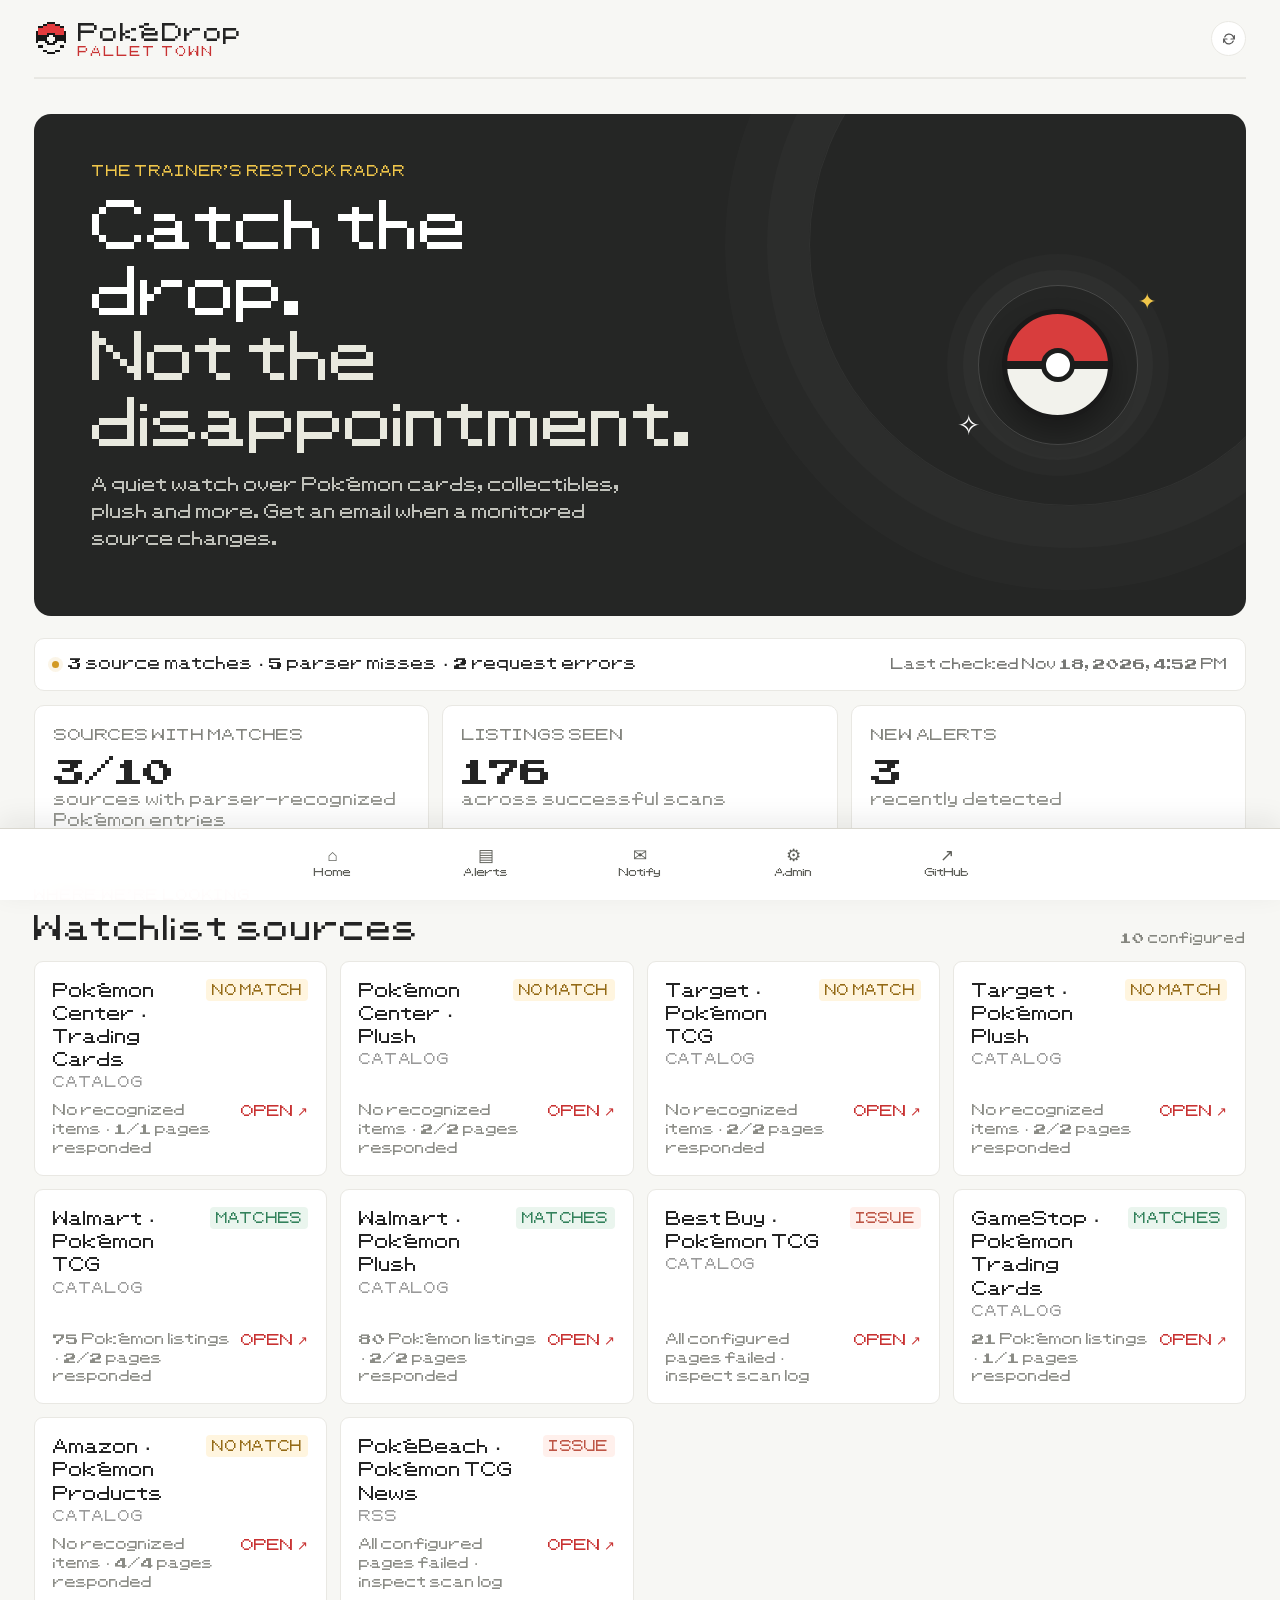
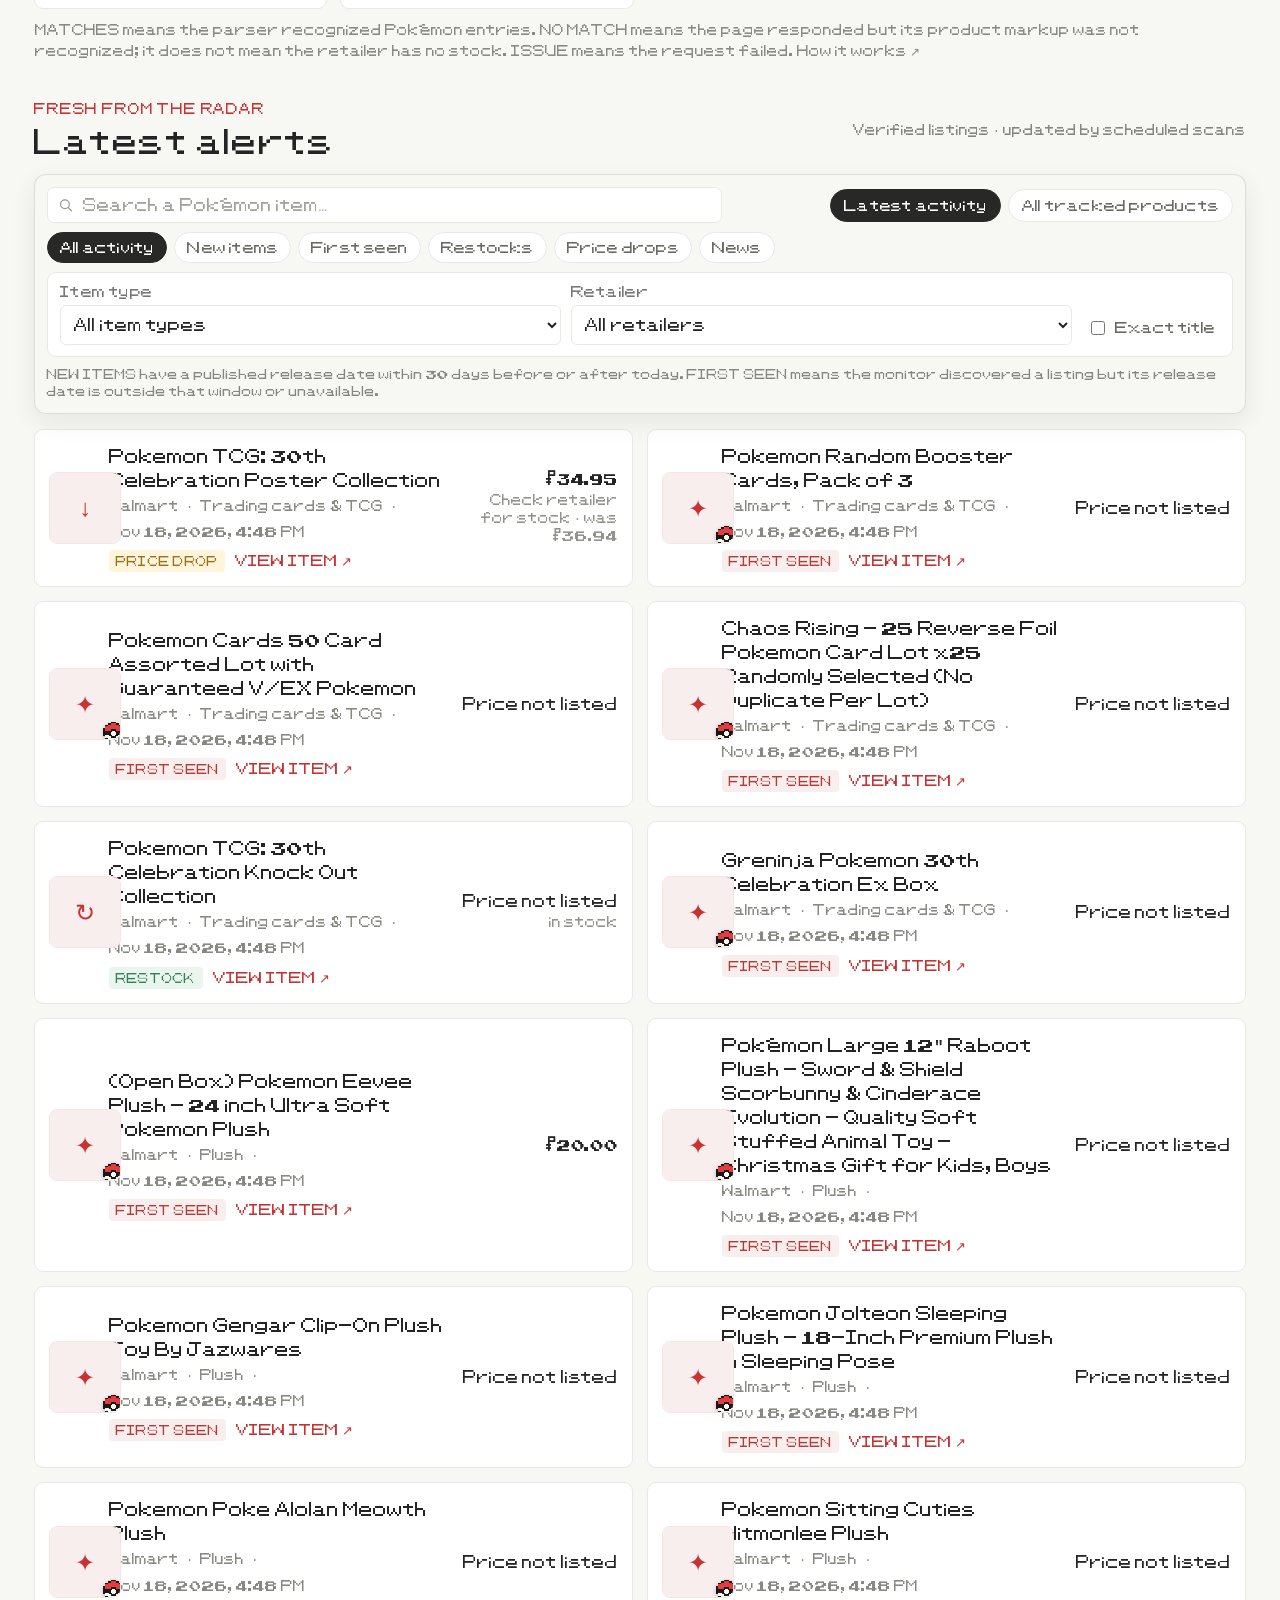
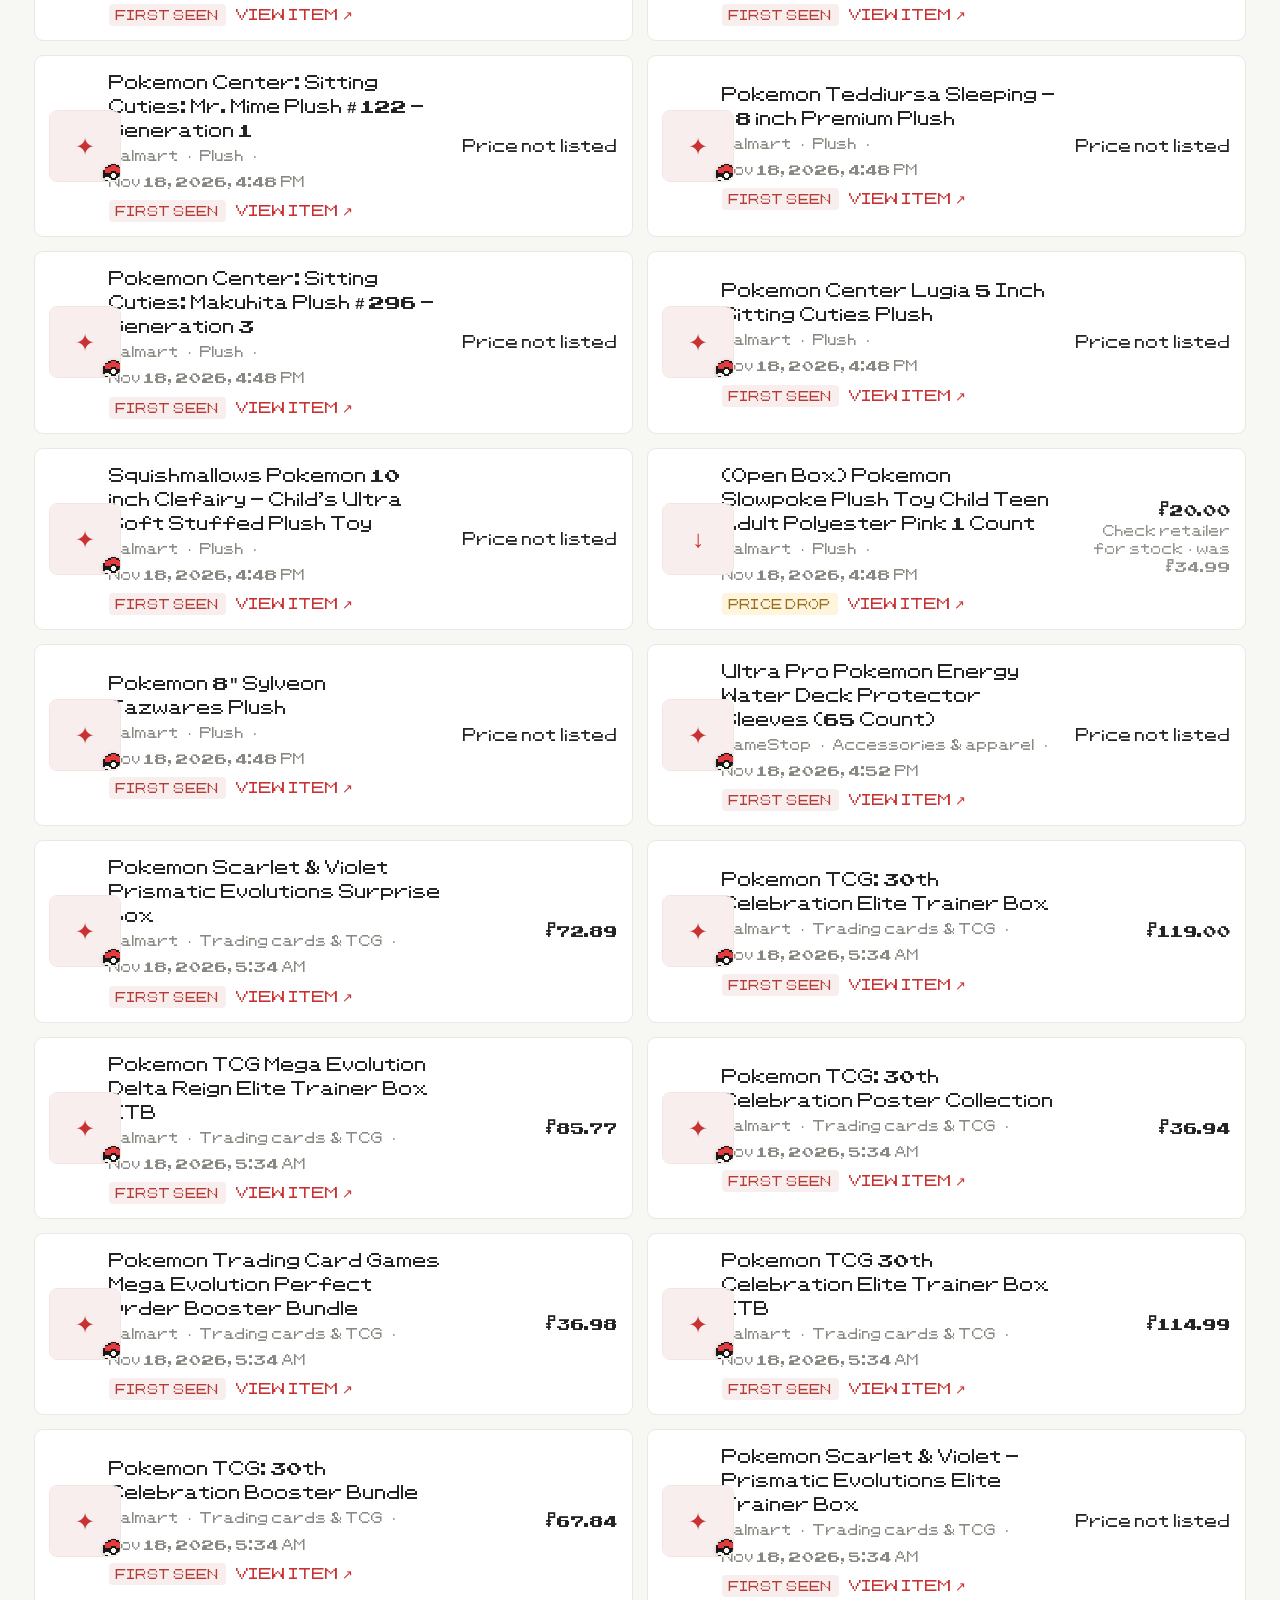
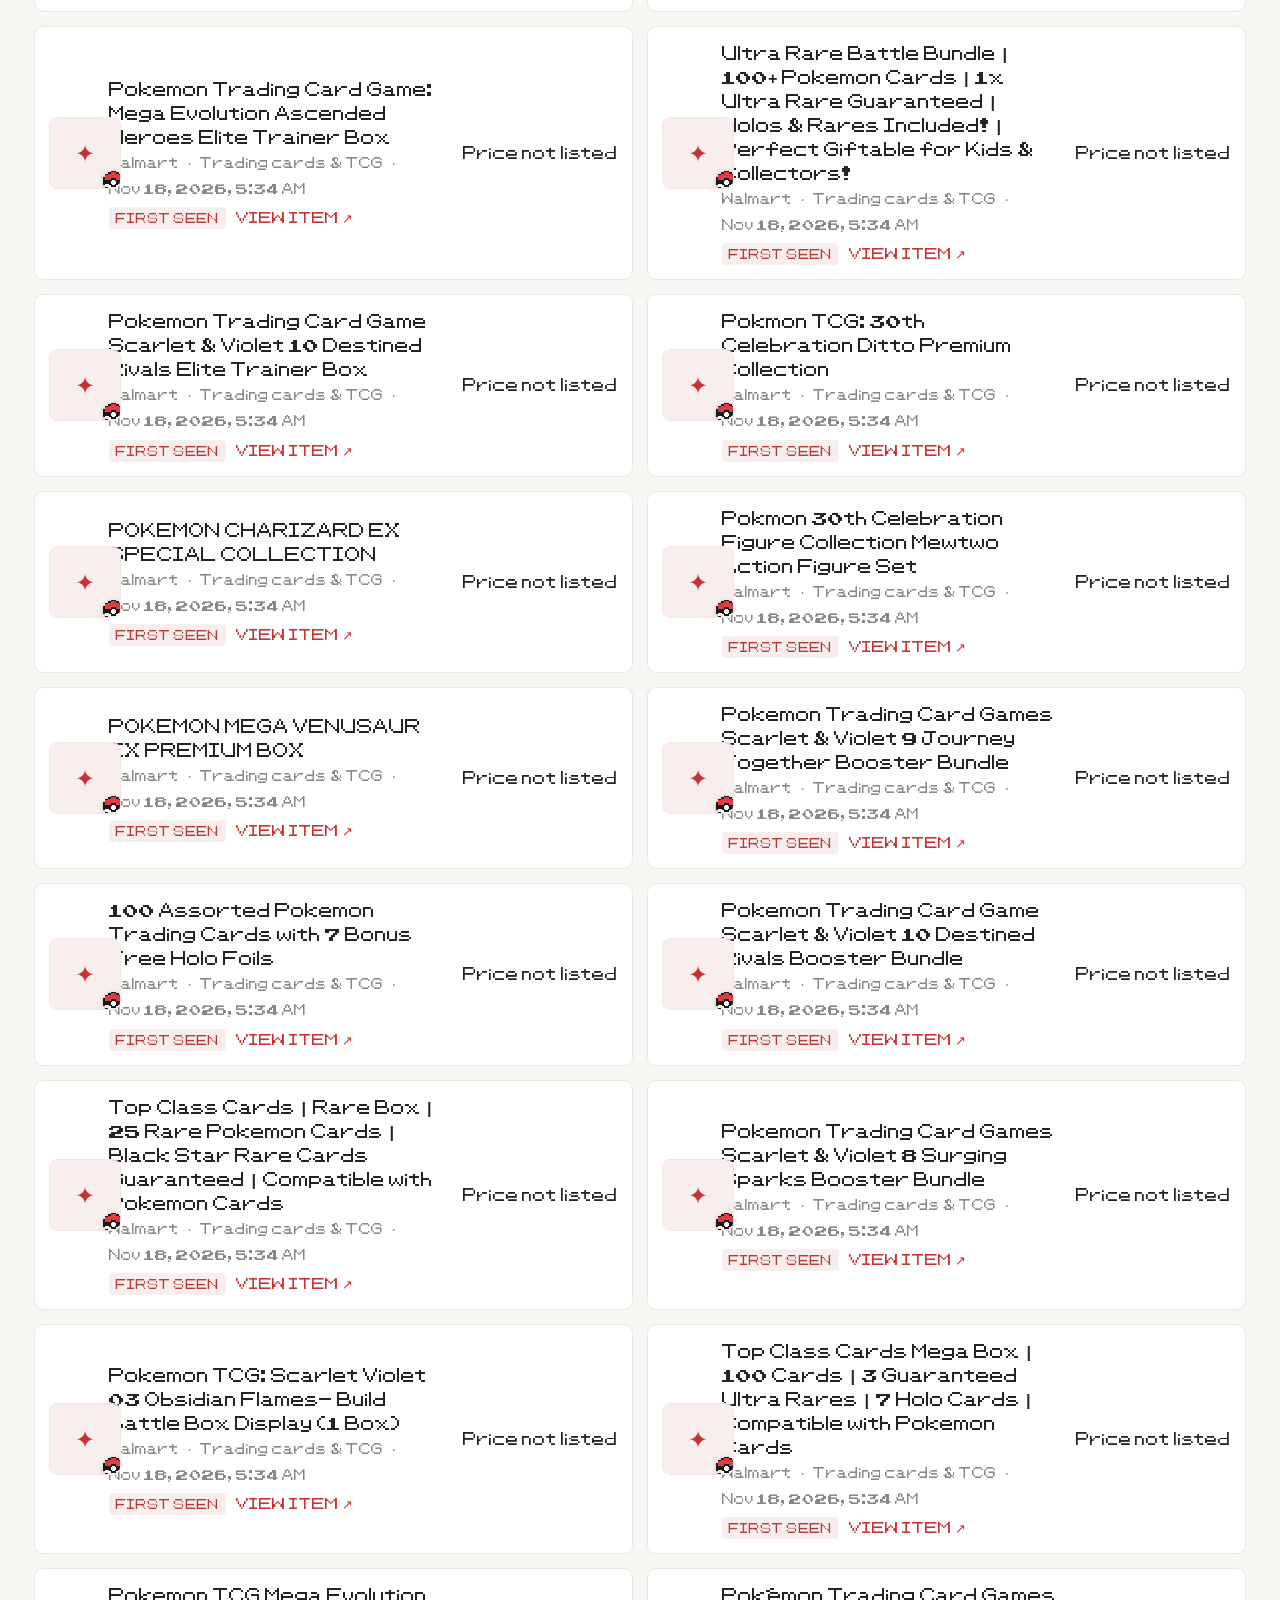
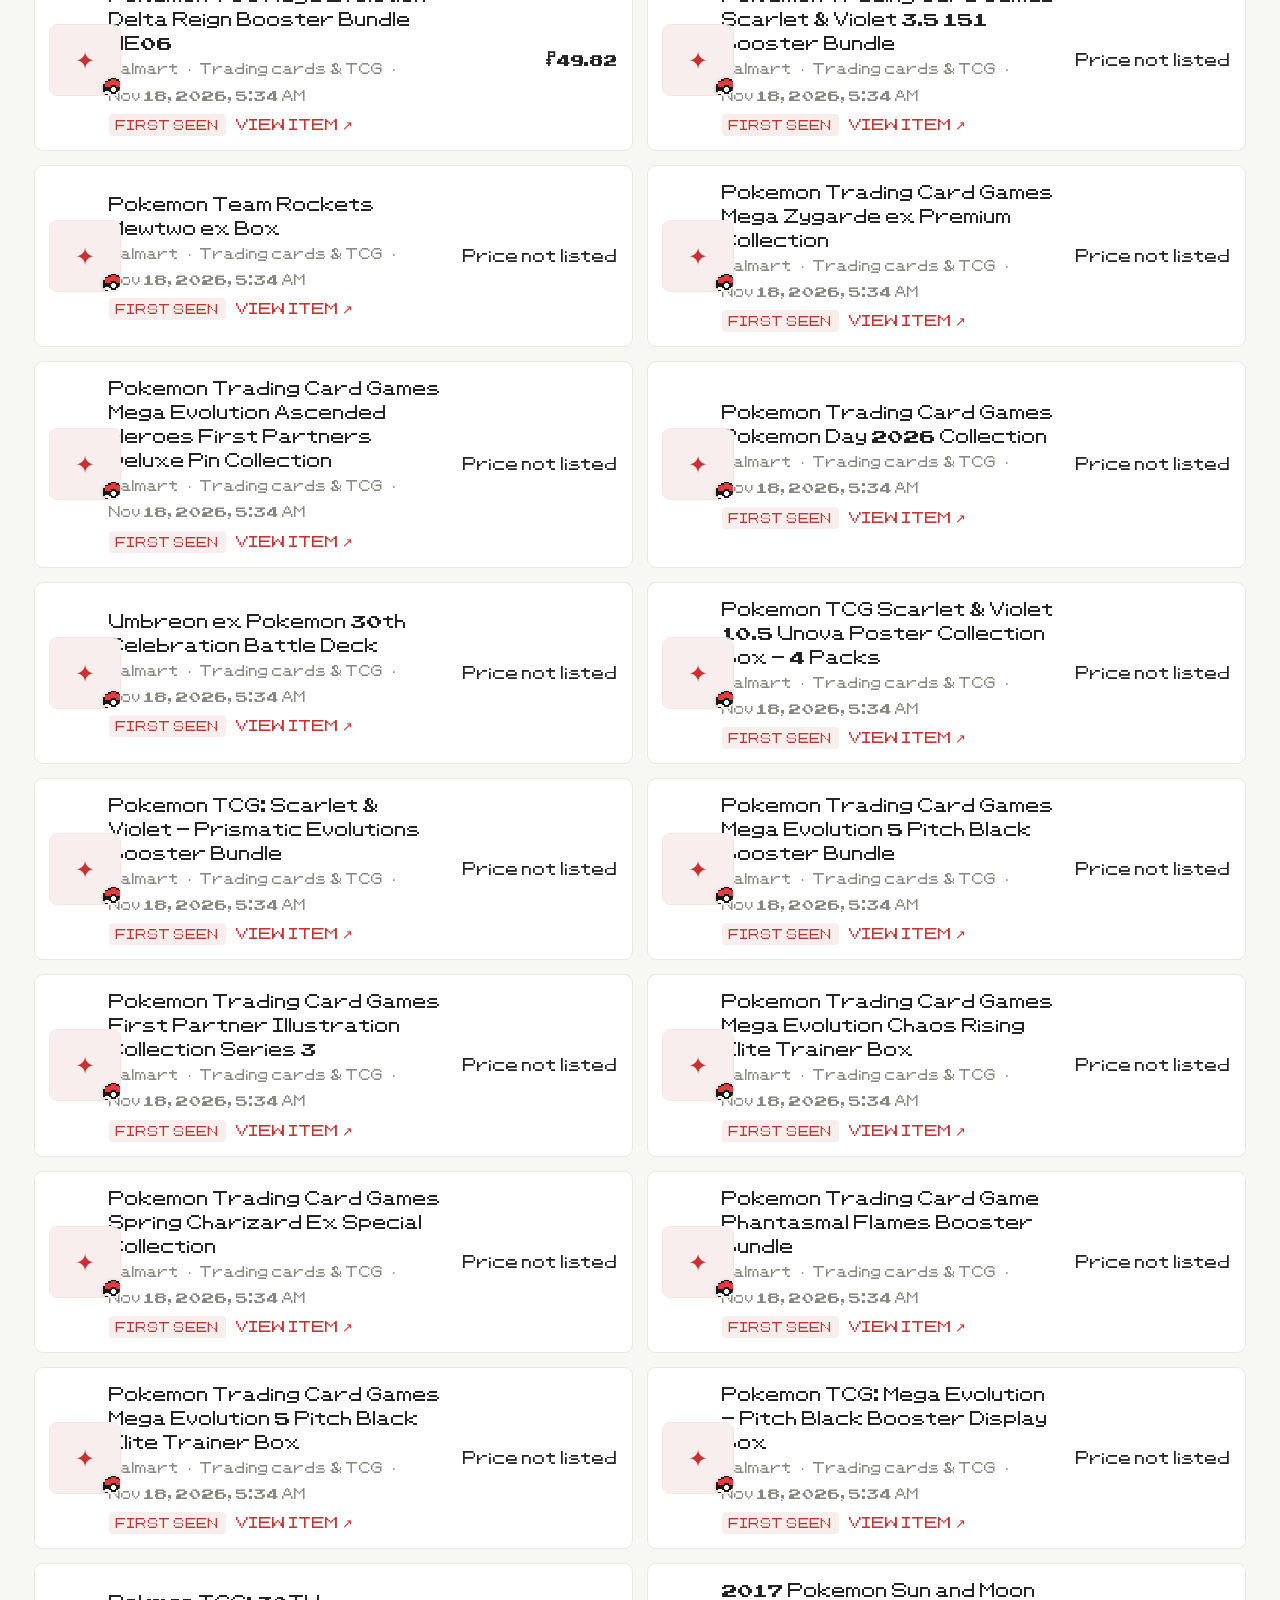
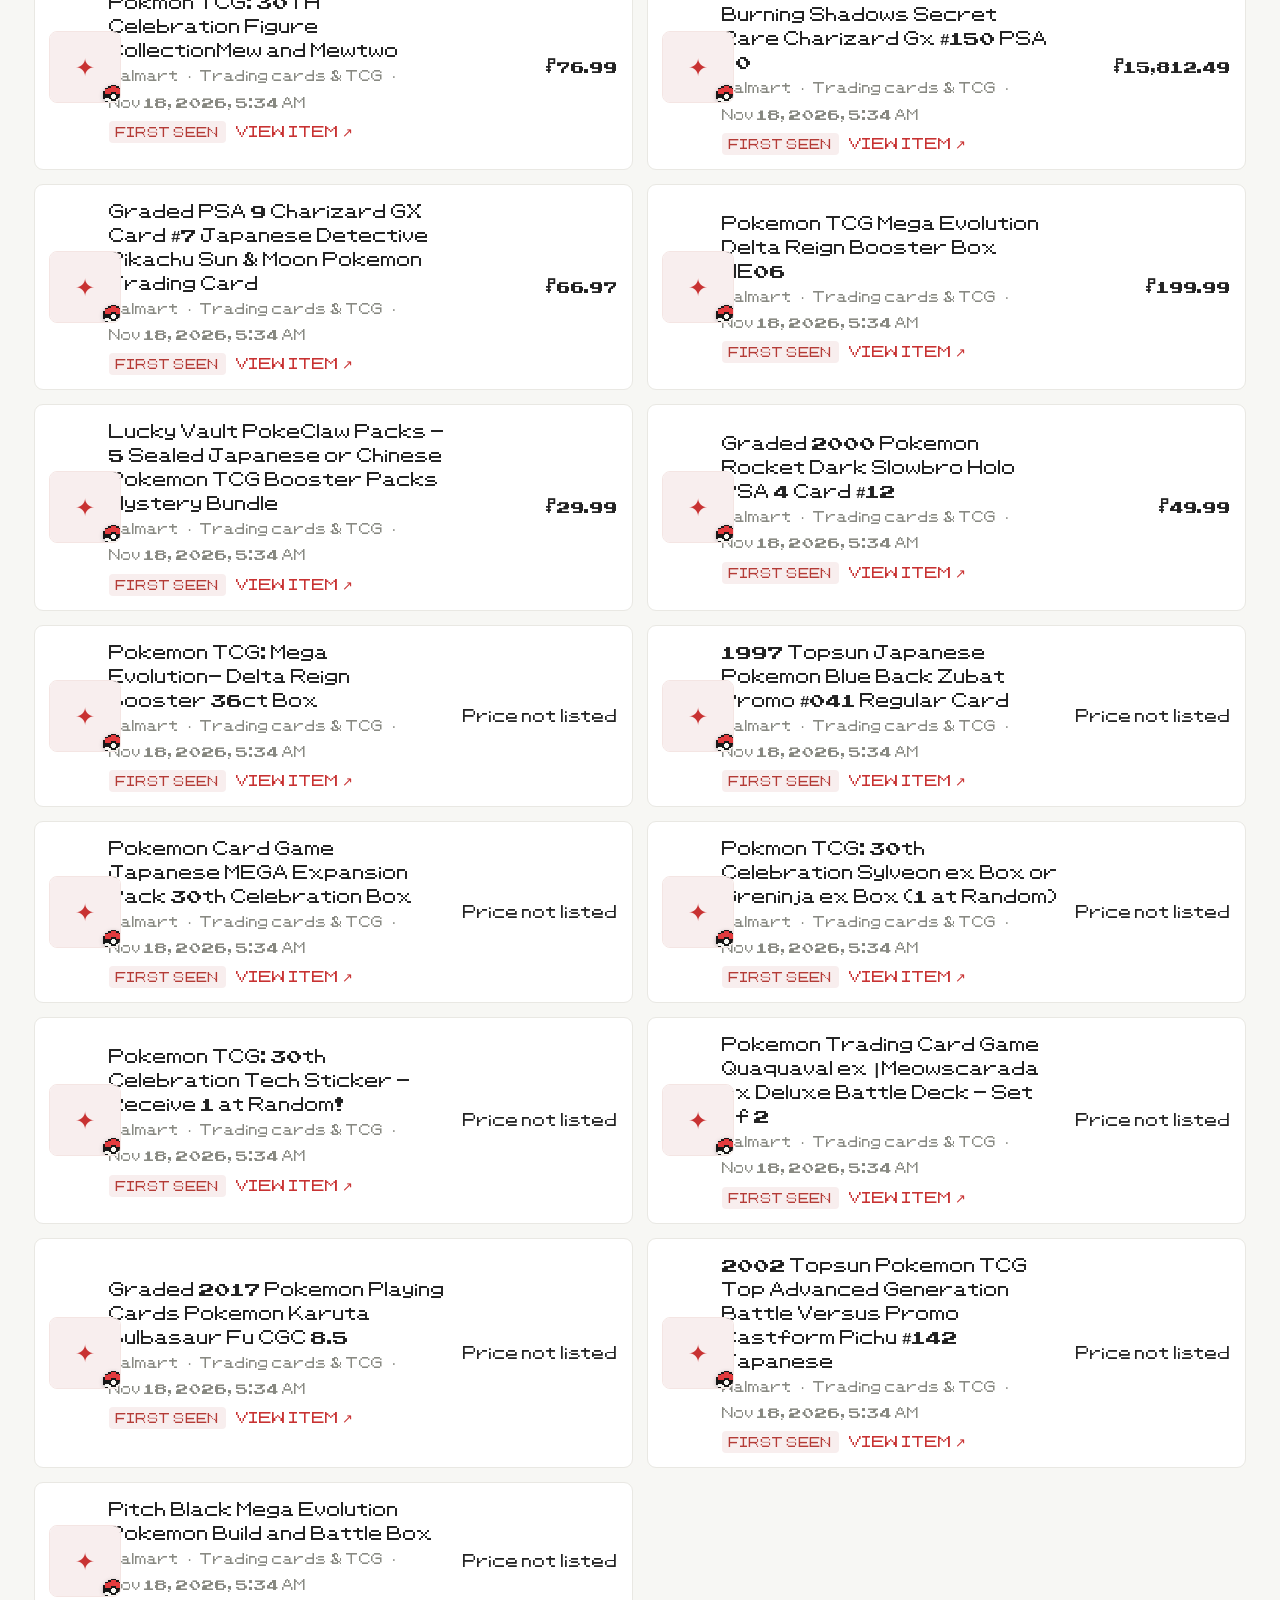
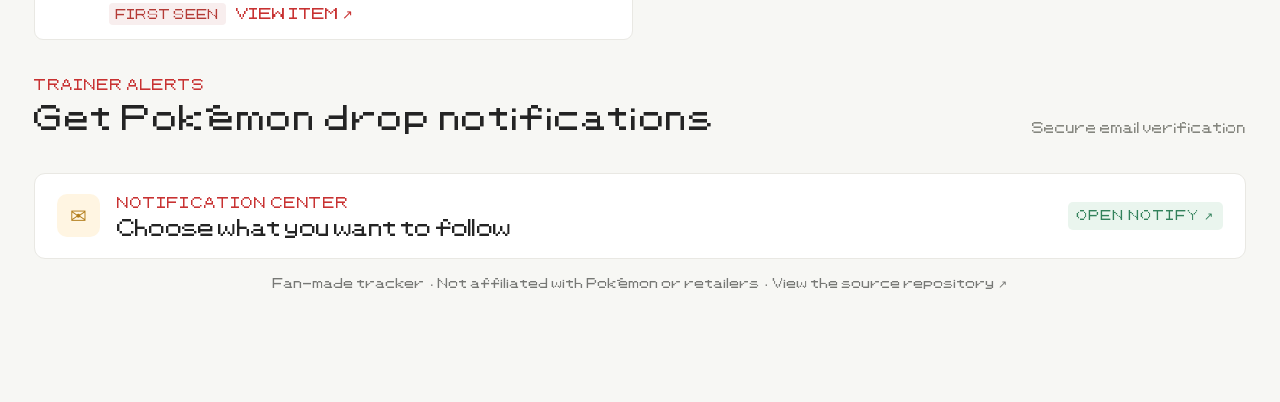
==== docs/index.html @ 7c669a0c "Install or update PokeDrop Watch" ====
<!doctype html>
<html lang="en">
<head>
  <meta charset="utf-8">
  <meta name="viewport" content="width=device-width, initial-scale=1, viewport-fit=cover">
  <meta name="theme-color" content="#c83232">
  <meta name="description" content="A simple Pokémon product drop and restock tracker.">
  <title>PokéDrop Watch</title>
  <link rel="icon" href="./pokeball.svg" type="image/svg+xml">
  <link rel="manifest" href="./manifest.webmanifest">
  <link rel="stylesheet" href="./styles.css">
  <link rel="stylesheet" href="./theme-overrides.css">
</head>
<body class="page-home">
  <div class="site-shell public-shell" id="top">
    <header class="topbar" id="pageTop">
      <a class="brand" href="./#top" aria-label="PokéDrop Watch home">
        <img class="page-ball" src="./assets/icons/pokeball-8bit.svg" alt="">
        <span><strong>PokéDrop</strong><small id="pageLocation">PALLET TOWN</small></span>
      </a>
      <div class="topbar-right">
        <button id="refreshButton" class="icon-button" type="button" aria-label="Refresh status" title="Refresh status">
          <svg viewBox="0 0 24 24" aria-hidden="true"><path d="M20 7v5h-5M4 17v-5h5M5.6 9a7 7 0 0 1 11.8-2L20 12M4 12l2.6 5a7 7 0 0 0 11.8-2"/></svg>
        </button>
      </div>
    </header>

    <main>
      <section class="hero">
        <div class="hero-copy">
          <p class="eyebrow">THE TRAINER'S RESTOCK RADAR</p>
          <h1>Catch the drop.<br><span>Not the disappointment.</span></h1>
          <p class="hero-sub">A quiet watch over Pokémon cards, collectibles, plush and more. Get an email when a monitored source changes.</p>
        </div>
        <div class="hero-emblem" aria-hidden="true">
          <div class="emblem-ring"><div class="emblem-ball"><span></span></div></div>
          <span class="spark spark-one">✦</span><span class="spark spark-two">✧</span>
        </div>
      </section>

      <section class="status-strip" aria-label="Monitor status">
        <div class="status-title"><span class="status-led" id="overallLed"></span><span id="overallStatus">Waiting for first scan</span></div>
        <div class="last-check" id="lastChecked">The first scan runs after setup.</div>
      </section>

      <section class="metrics" aria-label="Monitor summary">
        <article class="metric-card"><span class="metric-label">SOURCES WITH MATCHES</span><strong id="onlineCount">—</strong><span class="metric-caption">sources with parser-recognized Pokémon entries</span></article>
        <article class="metric-card"><span class="metric-label">LISTINGS SEEN</span><strong id="listingCount">—</strong><span class="metric-caption">across successful scans</span></article>
        <article class="metric-card"><span class="metric-label">NEW ALERTS</span><strong id="alertCount">0</strong><span class="metric-caption">recently detected</span></article>
      </section>

      <section class="section-block">
        <div class="section-heading">
          <div><p class="eyebrow">WHERE WE'RE LOOKING</p><h2>Watchlist sources</h2></div>
          <span class="section-note" id="sourceCount">8 configured</span>
        </div>
        <div id="sourceGrid" class="source-grid">
          <div class="empty-state">Source status will appear after the first scan.</div>
        </div>
        <p class="fine-print">MATCHES means the parser recognized Pokémon entries. NO MATCH means the page responded but its product markup was not recognized; it does not mean the retailer has no stock. ISSUE means the request failed. <a href="./SOURCE_HEALTH.html">How it works ↗</a></p>
      </section>

      <section class="section-block alerts-section" id="alerts">
        <div class="section-heading alerts-heading">
          <div><p class="eyebrow">FRESH FROM THE RADAR</p><h2 id="feedHeading">Latest alerts</h2></div>
          <span class="section-note">Verified listings · updated by scheduled scans</span>
        </div>
        <div class="feed-sticky-controls" aria-label="Search and filter Pokémon listings">
          <label class="search-wrap"><span class="sr-only">Search Pokémon items</span><svg viewBox="0 0 24 24" aria-hidden="true"><circle cx="10.8" cy="10.8" r="6.8"/><path d="m16 16 5 5"/></svg><input id="alertSearch" type="search" placeholder="Search a Pokémon item…" autocomplete="off"></label>
          <div class="view-switch" role="group" aria-label="Choose feed view">
            <button id="alertsViewButton" class="view-switch-button active" type="button">Latest activity</button>
            <button id="productsViewButton" class="view-switch-button" type="button">All tracked products</button>
          </div>
          <div id="alertTypeFilters" class="filter-row" role="group" aria-label="Filter alert type">
            <button class="filter-chip active" data-filter="all" type="button">All activity</button>
            <button class="filter-chip" data-filter="first_seen" type="button" title="Items first discovered by the monitor; release dates are not verified.">New items</button>
            <button class="filter-chip" data-filter="restock" type="button">Restocks</button>
            <button class="filter-chip" data-filter="price_drop" type="button">Price drops</button>
            <button class="filter-chip" data-filter="news" type="button">News</button>
          </div>
          <div class="product-filter-row" aria-label="Filter products">
            <label>Item type
              <select id="categoryFilter">
                <option value="all">All item types</option>
                <option value="tcg">Trading cards &amp; TCG</option>
                <option value="plush">Plush</option>
                <option value="collectibles">Collectibles &amp; figures</option>
                <option value="games">Video games</option>
                <option value="accessories">Accessories &amp; apparel</option>
                <option value="news">News</option>
              </select>
            </label>
            <label>Retailer
              <select id="retailerFilter"><option value="all">All retailers</option></select>
            </label>
            <label class="exact-match-control"><input id="exactMatch" type="checkbox"> Exact title</label>
          </div>
          <p id="feedExplanation" class="feed-explanation">New items have a published release date within 30 days. First seen means the monitor discovered a listing but its release date is outside that window or unavailable.</p>
        </div>
        <div id="alertList" class="alert-list"><div class="empty-state large-empty"><span class="empty-ball">◉</span><strong>No alerts yet</strong><span>After the next scan, verified stock and price changes will appear here.</span></div></div>
      </section>

      <section class="section-block subscription-section" id="subscriptions">
        <div class="section-heading">
          <div><p class="eyebrow">TRAINER ALERTS</p><h2>Get Pokémon drop notifications</h2></div>
          <span class="section-note">Secure email verification</span>
        </div>
        <div class="setup-panel notify-launch-panel">
          <div class="setup-icon" aria-hidden="true">✉</div>
          <div class="setup-copy">
            <p class="eyebrow">NOTIFICATION CENTER</p>
            <h2>Choose what you want to follow</h2>
          </div>
          <a class="setup-badge" href="./notify.html">OPEN NOTIFY ↗</a>
        </div>
      </section>

      <footer class="public-footer-note">
        Fan-made tracker · Not affiliated with Pokémon or retailers ·
        <a href="https://github.com/n0nam3-bot/PokeDropWatch" target="_blank" rel="noopener noreferrer">View the source repository ↗</a>
      </footer>
    </main>
  </div>
  <nav class="bottom-bar" aria-label="Quick navigation">
    <div class="bottom-bar-inner">
      <a href="#top"><span aria-hidden="true">⌂</span><small>Home</small></a>
      <a href="#alerts"><span aria-hidden="true">▤</span><small>Alerts</small></a>
      <a href="./notify.html"><span aria-hidden="true">✉</span><small>Notify</small></a>
      <a href="./admin.html"><span aria-hidden="true">⚙</span><small>Admin</small></a>
      <a href="https://github.com/n0nam3-bot/PokeDropWatch" target="_blank" rel="noopener noreferrer"><span aria-hidden="true">↗</span><small>GitHub</small></a>
    </div>
  </nav>
  <div id="toast" class="toast" role="status" aria-live="polite"></div>
  <script src="./app.js" defer></script>
  <script src="./page-enhancements.js" defer></script>
</body>
</html>
---- docs/styles.css ----
:root{--red:#c83232;--red-dark:#9f2226;--ink:#242424;--muted:#777875;--line:#e9e8e3;--paper:#f7f7f4;--white:#fff;--yellow:#f3c94b;--green:#2f9866;--shadow:0 12px 30px rgba(28,28,24,.055);font-family:system-ui,-apple-system,BlinkMacSystemFont,'Segoe UI',sans-serif;color:var(--ink);background:var(--paper);font-synthesis:none;text-rendering:optimizeLegibility}*{box-sizing:border-box}body{margin:0;min-width:320px;background:var(--paper)}button,input{font:inherit}a{color:inherit;text-decoration:none}.site-shell{max-width:1160px;margin:0 auto;padding:0 34px}.topbar{height:78px;display:flex;align-items:center;justify-content:space-between;border-bottom:1px solid var(--line)}.brand{display:flex;align-items:center;gap:11px}.brand strong{display:block;font:700 19px system-ui,sans-serif;letter-spacing:-.7px}.brand small{display:block;font-size:8px;font-weight:800;letter-spacing:3px;color:var(--red);margin-top:1px}.pokeball{width:33px;height:33px;border:2px solid #272727;border-radius:50%;display:block;position:relative;overflow:hidden;background:linear-gradient(to bottom,#d43b3b 0 47%,#252525 47% 54%,#fff 54% 100%);box-shadow:inset -3px -2px 0 rgba(0,0,0,.08)}.pokeball:before{content:'';position:absolute;left:0;right:0;top:14px;height:2px;background:#252525}.pokeball i{position:absolute;width:10px;height:10px;border:2px solid #252525;background:#fff;border-radius:50%;left:9.5px;top:9.5px;z-index:1}.topbar-right{display:flex;align-items:center;gap:15px}.live-pill{font-size:9px;font-weight:800;letter-spacing:1.15px;color:#52534f;background:#eeeee9;border-radius:30px;padding:8px 11px;display:flex;align-items:center;gap:7px}.live-dot,.status-led{width:7px;height:7px;border-radius:50%;background:#aaa;display:inline-block}.live-dot{background:var(--green);box-shadow:0 0 0 3px rgba(47,152,102,.12)}.icon-button{width:35px;height:35px;border:1px solid var(--line);border-radius:50%;background:#fff;display:grid;place-items:center;color:#555;cursor:pointer}.icon-button svg,.search-wrap svg{width:16px;height:16px;fill:none;stroke:currentColor;stroke-width:1.8;stroke-linecap:round;stroke-linejoin:round}.hero{margin:36px 0 22px;min-height:278px;border-radius:17px;background:#252625;color:white;padding:42px 48px;position:relative;overflow:hidden;display:flex;align-items:center;justify-content:space-between}.hero:after{content:'';position:absolute;width:520px;height:520px;border:1px solid rgba(255,255,255,.055);border-radius:50%;right:-85px;top:-130px;box-shadow:0 0 0 42px rgba(255,255,255,.018),0 0 0 84px rgba(255,255,255,.014)}.hero-copy{position:relative;z-index:2;max-width:590px}.eyebrow{font-size:9px;font-weight:800;letter-spacing:1.9px;color:var(--red);margin:0 0 12px}.hero .eyebrow{color:#f0c64a}.hero h1{font:700 clamp(32px,5vw,51px)/1.04 system-ui,sans-serif;letter-spacing:-2.3px;margin:0}.hero h1 span{color:#e9e9df}.hero-sub{font-size:13px;line-height:1.7;color:#c1c2bb;max-width:470px;margin:17px 0 15px}.hero-foot{font-size:10px;color:#d1d2ca;display:flex;align-items:center;gap:8px}.shield-icon{height:17px;width:17px;border-radius:50%;background:#343d34;color:#8bd9a7;display:grid;place-items:center;font-weight:800}.hero-emblem{width:205px;height:205px;position:relative;z-index:1;display:grid;place-items:center;margin-right:28px}.emblem-ring{width:160px;height:160px;border-radius:50%;border:1px solid rgba(255,255,255,.16);display:grid;place-items:center;box-shadow:0 0 0 15px rgba(255,255,255,.025),0 0 0 31px rgba(255,255,255,.02)}.emblem-ball{width:111px;height:111px;border:5px solid #1a1a1a;border-radius:50%;background:linear-gradient(to bottom,#d83d3d 0 47%,#1c1d1c 47% 54%,#f2f2ec 54% 100%);position:relative;box-shadow:0 13px 25px rgba(0,0,0,.3)}.emblem-ball:before{content:'';position:absolute;height:5px;background:#1c1d1c;left:0;right:0;top:47px}.emblem-ball span{position:absolute;left:34px;top:34px;width:34px;height:34px;border:5px solid #1c1d1c;border-radius:50%;background:#fff;z-index:1}.spark{position:absolute;color:#f0c64a}.spark-one{font-size:22px;right:4px;top:25px}.spark-two{font-size:28px;left:2px;bottom:25px;color:#fff}.status-strip{border:1px solid var(--line);background:#fff;border-radius:10px;min-height:53px;padding:0 17px;display:flex;align-items:center;justify-content:space-between;gap:16px}.status-title{font-size:11px;font-weight:700;display:flex;align-items:center;gap:9px}.status-led{background:#aaa}.status-led.ok{background:var(--green);box-shadow:0 0 0 4px rgba(47,152,102,.1)}.status-led.warn{background:#d29a25;box-shadow:0 0 0 4px rgba(210,154,37,.1)}.last-check{font-size:10px;color:var(--muted)}.metrics{display:grid;grid-template-columns:repeat(3,1fr);gap:13px;margin-top:14px}.metric-card{background:#fff;border:1px solid var(--line);border-radius:10px;padding:18px 19px;min-height:111px}.metric-label{font-size:9px;letter-spacing:1px;font-weight:800;color:#82837d}.metric-card strong{display:block;font:700 30px system-ui,sans-serif;letter-spacing:-1px;margin:8px 0 1px}.metric-caption{font-size:10px;color:#92938d}.section-block{margin-top:36px}.section-heading{display:flex;justify-content:space-between;align-items:end;margin-bottom:14px;gap:15px}.section-heading .eyebrow{margin-bottom:6px}.section-heading h2,.setup-copy h2{font:700 23px system-ui,sans-serif;letter-spacing:-.8px;margin:0}.section-note{font-size:10px;color:#85867f}.source-grid{display:grid;grid-template-columns:repeat(4,minmax(0,1fr));gap:10px}.source-card{background:white;border:1px solid var(--line);border-radius:9px;padding:13px 14px;min-height:90px;display:flex;flex-direction:column;justify-content:space-between;gap:12px}.source-top{display:flex;align-items:flex-start;justify-content:space-between;gap:8px}.source-name{font-size:11px;font-weight:700;line-height:1.35}.source-kind{font-size:8px;text-transform:uppercase;letter-spacing:.8px;color:#999;margin-top:4px}.source-state{font-size:8px;font-weight:800;letter-spacing:.7px;padding:4px 6px;border-radius:4px;background:#f0f0ed;color:#73746f;white-space:nowrap}.source-state.ok{background:#eaf5ee;color:#32815b}.source-state.error{background:#fff0ec;color:#bd5545}.source-bottom{display:flex;justify-content:space-between;gap:8px;font-size:9px;color:#8b8c86}.source-bottom a{color:var(--red);font-weight:700}.fine-print{font-size:10px;line-height:1.6;color:#898a84;margin:11px 1px 0}.alerts-section{margin-top:39px}.alerts-heading{align-items:center}.search-wrap{height:36px;width:205px;border:1px solid var(--line);background:white;border-radius:7px;padding:0 10px;display:flex;align-items:center;gap:8px;color:#969790}.search-wrap input{border:0;outline:0;min-width:0;width:100%;font-size:10px;color:var(--ink);background:transparent}.search-wrap input::placeholder{color:#a1a29c}.filter-row{display:flex;gap:7px;flex-wrap:wrap;margin-bottom:13px}.filter-chip{border:1px solid var(--line);background:white;border-radius:20px;padding:7px 12px;font-size:9px;color:#686963;cursor:pointer}.filter-chip.active{background:#282927;color:white;border-color:#282927}.alert-list{display:flex;flex-direction:column;gap:9px}.alert-card{display:grid;grid-template-columns:48px minmax(0,1fr) auto;gap:14px;align-items:center;padding:15px 17px;background:#fff;border:1px solid var(--line);border-radius:9px}.alert-icon{width:43px;height:43px;border-radius:9px;background:#f8eeee;color:var(--red);display:grid;place-items:center;font-size:17px;font-weight:800}.alert-icon.restock{background:#eaf5ee;color:#32815b}.alert-icon.news{background:#f1f1ed;color:#777}.alert-title{font-size:12px;font-weight:700;line-height:1.4}.alert-meta{font-size:9px;color:#888982;margin-top:5px;display:flex;gap:7px;flex-wrap:wrap}.alert-price{text-align:right;min-width:105px}.alert-price strong{display:block;font:700 14px system-ui,sans-serif}.alert-price span{font-size:9px;color:#92938d;display:block;margin-top:4px}.alert-actions{display:flex;align-items:center;gap:9px;margin-top:8px}.type-badge{display:inline-block;font-size:8px;font-weight:800;letter-spacing:.7px;padding:5px 7px;background:#f8eeee;color:#b43b36;border-radius:4px}.type-badge.restock{background:#eaf5ee;color:#32815b}.type-badge.price_drop{background:#fff5dc;color:#98701b}.type-badge.news{background:#f0f0ed;color:#6b6c66}.view-link{font-size:9px;color:var(--red);font-weight:800}.empty-state{border:1px dashed #deded7;border-radius:9px;padding:22px;text-align:center;color:#90918b;font-size:10px;background:rgba(255,255,255,.55);grid-column:1/-1}.large-empty{min-height:160px;display:flex;flex-direction:column;align-items:center;justify-content:center;gap:8px}.empty-ball{font-size:28px;color:#d1d1ca}.large-empty strong{font:700 14px system-ui,sans-serif;color:#4f504b}.large-empty span:last-child{max-width:300px;line-height:1.6}.setup-panel{margin-top:36px;background:#fff;border:1px solid var(--line);border-radius:11px;padding:20px 22px;display:flex;align-items:center;gap:17px}.setup-icon{height:43px;width:43px;flex:0 0 43px;border-radius:10px;background:#fff5e2;color:#b37e1c;font-size:20px;display:grid;place-items:center}.setup-copy{flex:1}.setup-copy .eyebrow{margin-bottom:5px}.setup-copy h2{font-size:17px}.setup-copy p:last-child{font-size:10px;color:#85867f;margin:6px 0 0;line-height:1.6}.setup-badge{font-size:8px;letter-spacing:1px;font-weight:800;background:#eaf5ee;color:#32815b;padding:7px 9px;border-radius:5px;white-space:nowrap}.footer{padding:25px 0 29px;margin-top:18px;border-top:1px solid var(--line);display:flex;align-items:center;justify-content:space-between;gap:15px;color:#91928c;font-size:9px}.footer-brand{font:700 11px system-ui,sans-serif;color:#4c4d48;display:flex;align-items:center;gap:7px}.mini-ball{width:13px;height:13px;border:1px solid #333;border-radius:50%;display:inline-block;background:linear-gradient(to bottom,#cf3939 0 46%,#222 46% 55%,#fff 55%)}.footer a:last-child{color:#656660}.toast{position:fixed;bottom:20px;left:50%;transform:translate(-50%,20px);opacity:0;pointer-events:none;background:#252625;color:#fff;padding:10px 14px;border-radius:7px;font-size:10px;box-shadow:var(--shadow);transition:.2s;z-index:9}.toast.show{opacity:1;transform:translate(-50%,0)}.sr-only{position:absolute;width:1px;height:1px;padding:0;margin:-1px;overflow:hidden;clip:rect(0,0,0,0);white-space:nowrap;border:0}
@media(max-width:850px){.source-grid{grid-template-columns:repeat(2,minmax(0,1fr))}.hero{padding:34px 35px}.hero-emblem{margin-right:8px;transform:scale(.86)}}
@media(max-width:600px){.site-shell{padding:0 15px}.topbar{height:64px}.brand strong{font-size:17px}.live-pill{font-size:8px;padding:7px 8px}.topbar-right{gap:9px}.hero{margin-top:18px;min-height:0;padding:28px 23px;border-radius:13px}.hero h1{font-size:35px;letter-spacing:-1.7px}.hero-sub{font-size:11px;max-width:100%;margin-top:13px}.hero-foot{font-size:9px}.hero-emblem{position:absolute;right:-59px;bottom:-56px;opacity:.16;transform:scale(1.25)}.status-strip{align-items:flex-start;flex-direction:column;justify-content:center;gap:5px;padding:12px 14px}.status-title{font-size:10px}.last-check{font-size:9px}.metrics{gap:7px;margin-top:9px}.metric-card{min-height:91px;padding:12px 11px}.metric-label{font-size:7px;letter-spacing:.6px}.metric-card strong{font-size:25px;margin:7px 0 0}.metric-caption{font-size:8px;line-height:1.3}.section-block{margin-top:29px}.section-heading h2{font-size:20px}.section-note{font-size:9px}.source-grid{gap:7px}.source-card{padding:11px;min-height:83px}.source-name{font-size:10px}.source-kind,.source-state{font-size:7px}.source-bottom{font-size:8px}.fine-print{font-size:9px}.alerts-section{margin-top:31px}.alerts-heading{align-items:flex-start;flex-direction:column}.search-wrap{width:100%;height:38px}.filter-row{gap:5px}.filter-chip{font-size:8px;padding:7px 10px}.alert-card{grid-template-columns:37px minmax(0,1fr);gap:10px;padding:12px}.alert-icon{width:36px;height:36px;font-size:14px}.alert-title{font-size:10px}.alert-meta{font-size:8px}.alert-price{grid-column:2;display:flex;align-items:center;justify-content:space-between;text-align:left;min-width:0;border-top:1px solid #f0f0ed;padding-top:8px;margin-top:0}.alert-price strong{font-size:12px}.alert-price span{margin:0}.alert-actions{margin-top:6px}.setup-panel{padding:15px;gap:11px;align-items:flex-start}.setup-icon{width:35px;height:35px;flex-basis:35px;font-size:17px}.setup-copy h2{font-size:15px}.setup-copy p:last-child{font-size:9px}.setup-badge{font-size:7px;padding:6px}.footer{align-items:flex-start;flex-direction:column;gap:8px;padding:21px 0}.footer span{line-height:1.5}}
@media(max-width:360px){.site-shell{padding:0 11px}.hero h1{font-size:31px}.metric-card{padding:10px 8px}.metric-caption{font-size:7px}.source-card{padding:9px}.source-name{font-size:9px}}

/* Subscriber and administrator interfaces */
.subscription-grid{display:grid;grid-template-columns:minmax(0,1.65fr) minmax(220px,.8fr);gap:14px;align-items:stretch}.form-panel,.subscription-aside{background:#fff;border:1px solid var(--line);border-radius:11px;padding:21px}.form-intro{display:flex;gap:12px;align-items:flex-start;margin-bottom:20px}.form-icon{width:38px;height:38px;flex:0 0 38px;border-radius:9px;background:#fff1ed;color:var(--red);display:grid;place-items:center;font-size:18px}.form-intro h3,.subscription-aside h3{font:700 16px system-ui,sans-serif;margin:0 0 5px}.form-intro p,.subscription-aside p{font-size:10px;line-height:1.65;color:var(--muted);margin:0}.form-panel form>label,.admin-login-panel label{display:block;font-size:10px;font-weight:700;color:#55564f;margin-bottom:7px}.form-panel input[type=email],.admin-login-panel input[type=email]{width:100%;min-height:42px;padding:0 12px;border:1px solid var(--line);border-radius:7px;background:#fff;color:var(--ink);font:12px system-ui,sans-serif;outline:none}.form-panel input:focus,.admin-login-panel input:focus{border-color:#cf7773;box-shadow:0 0 0 3px rgba(200,50,50,.08)}.choice-group{border:0;padding:0;margin:18px 0 0}.choice-group legend{font-size:10px;font-weight:800;color:#55564f;margin-bottom:9px}.choice-grid{display:grid;grid-template-columns:repeat(2,minmax(0,1fr));gap:8px}.choice-grid label{display:flex;align-items:center;gap:7px;min-height:30px;padding:6px 8px;border:1px solid #eeeee9;border-radius:6px;font-size:10px;color:#55564f;background:#fcfcfa}.choice-grid input{accent-color:var(--red);width:14px;height:14px;margin:0;flex:0 0 auto}.primary-button,.secondary-button,.danger-button,.quiet-button,.small-primary,.small-secondary{border:0;border-radius:7px;min-height:38px;padding:0 14px;font:700 10px system-ui,sans-serif;cursor:pointer}.primary-button{margin-top:18px;width:100%;background:var(--red);color:#fff}.primary-button:hover{background:#ae2929}.primary-button:disabled,.secondary-button:disabled,.danger-button:disabled{opacity:.55;cursor:wait}.form-status{font-size:10px;line-height:1.6;color:#76776f;margin:12px 0 0;overflow-wrap:anywhere}.form-status.success{color:#28794e}.form-status.error{color:#b13f37}.form-status.warning{color:#99701b}.subscription-aside{background:#2b2d2b;color:#fff;display:flex;flex-direction:column;justify-content:center;min-height:100%}.subscription-aside .aside-mark{font-size:28px;color:#e8bf4b;margin-bottom:14px}.subscription-aside h3{font-size:18px;color:#fff}.subscription-aside p{color:#c8c9c2;margin-top:10px}.subscription-aside a{display:inline-block;margin-top:19px;color:#f2c9c5;font-size:10px;font-weight:800}.account-panel,.confirm-panel{margin-top:15px;padding:13px;border:1px solid #e7eee8;border-radius:8px;background:#f7fbf7;display:flex;align-items:center;justify-content:space-between;gap:13px}.account-panel[hidden],.confirm-panel[hidden]{display:none}.account-panel strong,.confirm-panel strong{display:block;font-size:11px;margin-top:3px}.account-panel p,.confirm-panel p{margin:5px 0 0;font-size:9px;color:#6d746d;line-height:1.5}.account-actions{display:flex;flex-direction:column;gap:5px;align-items:stretch}.secondary-button{background:#ecefeb;color:#414740}.quiet-button{background:transparent;color:#6a6d65}.danger-button{background:#a82e2e;color:#fff;margin-top:10px}.confirm-panel{display:block;background:#fff8f5;border-color:#f0d6ce}.confirm-panel p{font-size:10px}.footer-links{display:flex;gap:14px}.footer-links a{color:#656660}.admin-shell main{max-width:1040px}.admin-hero{margin:28px 0 22px;padding:26px 28px;border-radius:12px;background:#292b29;color:#fff}.admin-hero h1{font:700 clamp(28px,4vw,42px) system-ui,sans-serif;letter-spacing:-1.5px;margin:5px 0}.admin-hero p:last-child{margin:7px 0 0;color:#c7c8c0;font-size:11px}.admin-hero .eyebrow{color:#e3bd50}.setup-notice{padding:13px 15px;border-radius:8px;background:#fff6e5;border:1px solid #efe1c4;color:#775d27;font-size:11px;line-height:1.6}.setup-notice a{color:#9a2f2f;font-weight:700}.admin-login-panel{max-width:520px}.admin-login-panel .primary-button{margin-top:12px}.admin-toolbar{display:flex;align-items:center;justify-content:space-between;gap:15px;margin:26px 0 12px}.admin-toolbar h2,.admin-list-heading h2{font:700 21px system-ui,sans-serif;margin:0}.muted-text{display:block;font-size:10px;color:var(--muted);margin-top:6px}.admin-metrics{margin-bottom:25px}.admin-list-heading{display:flex;justify-content:space-between;align-items:center;gap:12px;margin:26px 0 12px}.admin-list-heading select{min-height:36px;border:1px solid var(--line);border-radius:7px;background:#fff;padding:0 10px;font-size:10px;color:var(--ink)}.subscriber-list{display:flex;flex-direction:column;gap:9px}.subscriber-card{display:flex;justify-content:space-between;align-items:center;gap:16px;padding:14px 15px;border:1px solid var(--line);border-radius:9px;background:#fff}.subscriber-info{min-width:0}.subscriber-info strong{display:block;font-size:11px;overflow-wrap:anywhere}.subscriber-info p{font-size:9px;line-height:1.6;color:#85867f;margin:5px 0}.subscriber-badge{display:inline-block;margin-top:3px;padding:4px 7px;border-radius:4px;font-size:8px;font-weight:800;text-transform:uppercase;letter-spacing:.5px;background:#efefec;color:#6e6f68}.status-active{background:#e9f5ed;color:#28794e}.status-pending{background:#fff4db;color:#966d18}.status-rejected,.status-removed,.status-unsubscribed{background:#f8eae8;color:#a33e37}.status-suspended{background:#ececf4;color:#5b5c86}.subscriber-actions{display:flex;gap:6px;flex-wrap:wrap;justify-content:flex-end;flex:0 0 auto}.small-primary,.small-secondary{min-height:31px;padding:0 10px;font-size:9px}.small-primary{background:#28794e;color:#fff}.small-secondary{background:#efefec;color:#575850}.small-primary:disabled,.small-secondary:disabled{opacity:.55;cursor:wait}
@media(max-width:720px){.subscription-grid{grid-template-columns:1fr}.subscription-aside{min-height:0}.admin-hero{padding:23px 20px}.subscriber-card{align-items:flex-start;flex-direction:column}.subscriber-actions{justify-content:flex-start}.admin-list-heading{align-items:flex-start;flex-direction:column}.admin-list-heading select{width:100%}}
@media(max-width:420px){.form-panel,.subscription-aside{padding:15px}.choice-grid{gap:6px}.choice-grid label{font-size:9px;padding:5px 6px}.account-panel{align-items:flex-start;flex-direction:column}.account-actions{flex-direction:row;flex-wrap:wrap}.footer-links{gap:12px}}
.form-divider{display:flex;align-items:center;gap:10px;margin:19px 0 13px;color:#9a9b94;font-size:9px;font-weight:700}.form-divider:before,.form-divider:after{content:'';height:1px;background:#ecece7;flex:1}.inline-form{display:flex;gap:8px;align-items:center}.inline-form input[type=email]{flex:1;min-width:0}.inline-form .secondary-button{flex:0 0 auto}.field-note{font-size:9px;line-height:1.5;color:#8b8c85;margin:7px 0 0}@media(max-width:420px){.inline-form{align-items:stretch;flex-direction:column}.inline-form .secondary-button{width:100%}}

/* v1.2 product discovery, thumbnails, and honest source health */
.source-state.warn{background:#fff5df;color:#946a16}
.product-filter-row{display:grid;grid-template-columns:minmax(0,1fr) minmax(0,1fr) auto;align-items:end;gap:10px;margin:0 0 14px;padding:11px 12px;background:#fff;border:1px solid var(--line);border-radius:9px}
.product-filter-row>label:not(.exact-match-control){display:flex;flex-direction:column;gap:6px;font-size:9px;font-weight:800;letter-spacing:.4px;color:#777875}
.product-filter-row select{height:35px;width:100%;min-width:0;border:1px solid var(--line);border-radius:6px;background:#fff;padding:0 9px;color:var(--ink);font-size:10px;font-weight:500;letter-spacing:0}
.exact-match-control{display:flex;align-items:center;gap:7px;min-height:35px;padding:0 5px;font-size:9px;color:#686963;white-space:nowrap}
.exact-match-control input{accent-color:var(--red);width:14px;height:14px}
.alert-card{grid-template-columns:76px minmax(0,1fr) minmax(112px,auto);gap:14px}
.alert-media{width:76px;height:76px;display:grid;place-items:center;overflow:hidden;border-radius:8px;background:#fff;border:1px solid #f0efeb}
.alert-product-image{display:block;width:100%;height:100%;object-fit:contain;padding:4px}
.alert-icon-fallback{width:100%;height:100%;display:grid;place-items:center;background:#f8eeee;color:var(--red);font-size:24px;font-weight:800}
.alert-media.image-missing{background:#f8eeee;border-color:#f4e5e3}
.alert-content{min-width:0}
.alert-title{overflow-wrap:anywhere}
@media(max-width:600px){
  .product-filter-row{grid-template-columns:1fr 1fr;gap:8px;padding:10px}
  .product-filter-row>label:first-child{grid-column:1/-1}
  .exact-match-control{grid-column:1/-1;min-height:28px}
  .alert-card{grid-template-columns:62px minmax(0,1fr);gap:10px;padding:11px}
  .alert-media{width:62px;height:62px;grid-row:1}
  .alert-content{grid-column:2;grid-row:1;min-width:0}
  .alert-price{grid-column:2;display:flex;align-items:center;justify-content:space-between;text-align:left;min-width:0;border-top:1px solid #f0f0ed;padding-top:8px;margin-top:0}
  .alert-price strong{font-size:12px}
  .alert-price span{margin:0}
  .alert-actions{flex-wrap:wrap}
}
.view-switch{display:flex;gap:7px;flex-wrap:wrap;margin:0 0 12px}
.view-switch-button{border:1px solid var(--line);background:#fff;color:#686963;border-radius:18px;padding:8px 13px;font-size:9px;font-weight:700;cursor:pointer}
.view-switch-button.active{background:#282927;border-color:#282927;color:#fff}
.feed-explanation{font-size:10px;line-height:1.55;color:#85867f;margin:-3px 0 12px}
.type-badge.tracked{background:#edf1f8;color:#54647d}
.source-bottom span{overflow-wrap:anywhere;line-height:1.45}
@media(max-width:600px){.view-switch-button{flex:1;text-align:center}.feed-explanation{font-size:9px}.source-bottom{align-items:flex-start}.source-bottom span{max-width:76%}}

/* v1.2.1: keep source health explanations readable on narrow mobile cards. */
.source-bottom{align-items:flex-start}
.source-bottom span{flex:1 1 auto;min-width:0;max-width:none;overflow-wrap:anywhere;line-height:1.45}
.source-bottom a{flex:0 0 auto;white-space:nowrap}

/* Same-device email code verification */
.verification-code-panel {
  margin-top: 18px;
  padding: 18px;
  border: 1px solid #ead8d3;
  border-radius: 14px;
  background: #fffaf8;
}
.verification-code-panel strong { display: block; margin-bottom: 6px; }
.verification-code-panel p { margin: 0 0 14px; color: #77736f; line-height: 1.5; }
.verification-code-panel input {
  width: 100%;
  min-height: 50px;
  box-sizing: border-box;
  margin-top: 7px;
  padding: 10px 14px;
  border: 1px solid #ddd8d2;
  border-radius: 10px;
  background: #fff;
  font-size: 22px;
  font-weight: 800;
  letter-spacing: .35em;
  text-align: center;
}
.verification-actions { display: flex; flex-wrap: wrap; gap: 10px; margin-top: 12px; }
.verification-actions .primary-button { flex: 1 1 180px; }
.bot-trap { position: absolute !important; width: 1px !important; height: 1px !important; overflow: hidden !important; clip: rect(0, 0, 0, 0) !important; white-space: nowrap !important; }
.backend-bridge { position: absolute; width: 1px; height: 1px; left: -10000px; top: -10000px; border: 0; }
@media (max-width: 520px) {
  .verification-actions { flex-direction: column; }
  .verification-actions > button { width: 100%; }
}

/* v1.4 visual and navigation corrections */
@font-face {
  font-family: "PKMN RBYGSC";
  src: url("./assets/fonts/PKMN-RBYGSC.ttf") format("truetype");
  font-style: normal;
  font-weight: 400;
  font-display: swap;
}
:root {
  --game-font: "PKMN RBYGSC", "Courier New", monospace;
  --topbar-height: 78px;
  --bottom-bar-height: 72px;
}
body { font-size: 16px; }
.public-shell { padding-bottom: calc(var(--bottom-bar-height) + 34px + env(safe-area-inset-bottom)); }
.topbar {
  position: sticky;
  top: 0;
  z-index: 120;
  background: rgba(247,247,244,.97);
  backdrop-filter: blur(12px);
  -webkit-backdrop-filter: blur(12px);
  box-shadow: 0 1px 0 rgba(30,30,25,.07);
}
.brand strong,
.hero h1,
.eyebrow,
.section-heading h2,
.metric-label,
.live-pill,
.source-state,
.view-switch-button,
.filter-chip,
.type-badge,
.bottom-bar small,
.bottom-bar a > span {
  font-family: var(--game-font);
  font-weight: 400;
  letter-spacing: .02em;
}
.brand strong { font-size: 18px; }
.eyebrow { font-size: 11px; line-height: 1.5; letter-spacing: .07em; }
.section-heading h2 { font-size: 25px; line-height: 1.25; }
.hero h1 { font-size: clamp(38px, 5vw, 56px); letter-spacing: -.035em; line-height: 1.17; }
.hero-sub { font-size: 15px; }
.hero-foot { font-size: 12px; }
.status-title { font-size: 13px; }
.last-check { font-size: 12px; }
.metric-label { font-size: 12px; letter-spacing: .04em; }
.metric-card strong { font-size: 32px; }
.metric-caption { font-size: 13px; line-height: 1.5; }
.source-name { font-size: 15px; line-height: 1.4; }
.source-kind, .source-state { font-size: 11px; }
.source-bottom { font-size: 12px; }
.fine-print { font-size: 11px; line-height: 1.7; }
.alerts-section { scroll-margin-top: calc(var(--topbar-height) + 16px); }
.subscription-section { scroll-margin-top: calc(var(--topbar-height) + 16px); }
.feed-sticky-controls {
  position: sticky;
  top: calc(var(--topbar-height) + 1px);
  z-index: 90;
  display: grid;
  grid-template-columns: minmax(240px, 1.15fr) minmax(220px, .85fr);
  align-items: center;
  gap: 9px 12px;
  margin: 0 0 15px;
  padding: 12px;
  border: 1px solid rgba(220,218,210,.92);
  border-radius: 12px;
  background: rgba(247,247,244,.97);
  box-shadow: 0 8px 24px rgba(30,30,25,.08);
  backdrop-filter: blur(12px);
  -webkit-backdrop-filter: blur(12px);
}
.feed-sticky-controls .search-wrap { width: 100%; min-width: 0; }
.feed-sticky-controls .view-switch { margin: 0; justify-content: flex-end; }
.feed-sticky-controls .filter-row { grid-column: 1 / -1; margin: 0; }
.feed-sticky-controls .product-filter-row { grid-column: 1 / -1; margin: 0; }
.feed-sticky-controls .feed-explanation { grid-column: 1 / -1; margin: 0; }
.filter-chip, .view-switch-button { font-size: 12px; }
.product-filter-row > label:not(.exact-match-control) { font-size: 12px; }
.product-filter-row select { min-height: 40px; height: 40px; font-size: 13px; }
.exact-match-control { font-size: 12px; }
.alert-list { width: min(100%, 760px); margin: 0 auto; }
.alert-card {
  grid-template-columns: 82px minmax(0, 1fr) minmax(125px, auto);
  gap: 16px;
  padding: 15px 17px;
}
.alert-media { width: 82px; height: 82px; }
.alert-title { font-size: 17px; line-height: 1.45; }
.alert-meta { font-size: 13px; line-height: 1.6; }
.alert-actions { gap: 10px; }
.type-badge { font-size: 10px; }
.view-link { font-size: 12px; }
.alert-price strong { font-size: 20px; }
.alert-price span { font-size: 12px; line-height: 1.5; }
.feed-explanation { font-size: 11px; line-height: 1.55; }
.public-footer-note { padding: 18px 0 5px; color: var(--muted); font-size: 11px; text-align: center; }
.bottom-bar {
  position: fixed;
  left: 0;
  right: 0;
  bottom: 0;
  z-index: 200;
  min-height: var(--bottom-bar-height);
  padding: 8px 18px calc(8px + env(safe-area-inset-bottom));
  border-top: 1px solid rgba(215,213,205,.95);
  background: rgba(255,255,255,.97);
  box-shadow: 0 -8px 28px rgba(25,25,20,.08);
  backdrop-filter: blur(14px);
  -webkit-backdrop-filter: blur(14px);
}
.bottom-bar-inner {
  width: min(100%, 760px);
  min-height: 48px;
  margin: 0 auto;
  display: grid;
  grid-template-columns: repeat(5, minmax(0,1fr));
  align-items: center;
  gap: 8px;
}
.bottom-bar a {
  min-width: 0;
  min-height: 46px;
  display: flex;
  flex-direction: column;
  justify-content: center;
  align-items: center;
  gap: 3px;
  border-radius: 9px;
  color: #5d5e58;
}
.bottom-bar a:hover, .bottom-bar a:focus-visible { background: #fff2ee; color: var(--red-dark); outline: none; }
.bottom-bar a > span { font-size: 17px; line-height: 1; }
.bottom-bar small { font-size: 9px; line-height: 1.25; }
.forgot-password-button { margin-top: 8px; padding-left: 0; color: var(--red-dark); }
.admin-reset-copy { color: var(--muted); font-size: 12px; line-height: 1.6; margin: 8px 0 18px; }
#resetCodeFields[hidden], #adminResetPanel[hidden], #adminDashboard[hidden] { display: none !important; }
.admin-login-panel input[type="password"], .admin-login-panel input[inputmode="numeric"] {
  width: 100%; min-height: 44px; margin: 0 0 13px; padding: 0 12px;
  border: 1px solid var(--line); border-radius: 7px; background: #fff;
  color: var(--ink); font: 14px system-ui, sans-serif;
}
.admin-login-panel input:focus { border-color: #cf7773; box-shadow: 0 0 0 3px rgba(200,50,50,.08); outline: none; }

@media (min-width: 900px) {
  .site-shell { max-width: 1240px; }
  .hero { min-height: 300px; padding: 48px 58px; }
  .hero-sub { max-width: 560px; font-size: 16px; }
  .hero-foot { font-size: 13px; }
  .section-heading h2 { font-size: 29px; }
  .source-grid { gap: 13px; }
  .source-card { padding: 17px 18px; min-height: 112px; }
  .source-name { font-size: 14px; }
  .source-kind, .source-state { font-size: 11px; }
  .source-bottom { font-size: 12px; }
  .alert-title { font-size: 16px; }
  .alert-meta { font-size: 12px; }
  .alert-price strong { font-size: 19px; }
}
@media (max-width: 700px) {
  :root { --topbar-height: 64px; --bottom-bar-height: 64px; }
  .public-shell { padding-bottom: calc(var(--bottom-bar-height) + 30px + env(safe-area-inset-bottom)); }
  .feed-sticky-controls {
    grid-template-columns: minmax(0,1fr);
    gap: 8px;
    padding: 9px;
    border-radius: 9px;
  }
  .feed-sticky-controls .view-switch { justify-content: stretch; }
  .feed-sticky-controls .filter-row { flex-wrap: nowrap; overflow-x: auto; padding-bottom: 3px; scrollbar-width: thin; }
  .feed-sticky-controls .filter-chip { flex: 0 0 auto; white-space: nowrap; }
  .feed-sticky-controls .product-filter-row { grid-template-columns: minmax(0,1fr) minmax(0,1fr); }
  .feed-sticky-controls .product-filter-row > label:first-child { grid-column: auto; }
  .feed-sticky-controls .exact-match-control { grid-column: 1 / -1; }
  .feed-explanation { display: none; }
  .alert-list { width: 100%; }
  .alert-card { grid-template-columns: 62px minmax(0,1fr); gap: 10px; padding: 12px; }
  .alert-media { width: 62px; height: 62px; grid-row: 1; }
  .alert-content { grid-column: 2; grid-row: 1; }
  .alert-title { font-size: 13px; }
  .alert-meta { font-size: 10px; }
  .alert-price { grid-column: 2; font-size: 11px; }
  .bottom-bar { padding-left: 10px; padding-right: 10px; }
  .bottom-bar-inner { gap: 3px; }
  .bottom-bar a { min-height: 44px; }
  .bottom-bar small { font-size: 8px; }
  .bottom-bar a > span { font-size: 15px; }
}
@media (max-width: 380px) {
  .bottom-bar { padding-left: 5px; padding-right: 5px; }
  .bottom-bar small { font-size: 7px; }
  .feed-sticky-controls .product-filter-row { grid-template-columns: minmax(0,1fr); }
  .feed-sticky-controls .exact-match-control { grid-column: auto; }
}

/* v1.4 readability and game-menu typography refinements */
.primary-button, .secondary-button, .quiet-button, .small-primary, .small-secondary,
.admin-list-heading select, .bottom-bar small, .filter-chip, .view-switch-button {
  font-family: var(--game-font);
  letter-spacing: .015em;
}
@media (min-width: 900px) {
  .site-shell { max-width: 1280px; }
  .alert-list { width: min(100%, 760px); }
  .alert-title { font-size: 18px; }
  .alert-meta { font-size: 13px; }
  .source-bottom, .fine-print { font-size: 13px; }
  .metric-caption { font-size: 13px; }
}

/* Admin page shares the same Pokémon menu typography without sacrificing form readability. */
.admin-hero h1, .admin-toolbar h2, .admin-list-heading h2, .admin-login-panel h2 {
  font-family: var(--game-font);
  font-weight: 400;
  letter-spacing: .01em;
}
.admin-hero h1 { font-size: clamp(25px, 3vw, 36px); line-height: 1.3; }
.admin-toolbar h2, .admin-list-heading h2, .admin-login-panel h2 { font-size: 18px; line-height: 1.4; }
.admin-shell .site-shell, .admin-shell { padding-bottom: 24px; }


/* PokéDrop Watch UI patch: consistent PKMN typography, readable sizing, responsive listings. */
html, body {
  font-family: var(--game-font) !important;
  font-size: 16px;
}
body *, body *::before, body *::after, body *::placeholder {
  font-family: var(--game-font) !important;
}

/* Keep the desktop feed broad and show two product cards per row. */
@media (min-width: 701px) {
  .alert-list {
    display: grid;
    grid-template-columns: repeat(2, minmax(0, 1fr));
    align-items: stretch;
    width: 100%;
    max-width: none;
    margin: 0;
    gap: 14px;
  }
  .alert-card {
    height: 100%;
    min-width: 0;
  }
}

/* Medium desktop/tablet widths: keep two cards side-by-side without squeezing prices. */
@media (min-width: 701px) and (max-width: 899px) {
  .alert-card {
    grid-template-columns: 64px minmax(0, 1fr);
    gap: 10px;
    padding: 12px;
  }
  .alert-media {
    width: 64px;
    height: 64px;
    grid-row: 1;
  }
  .alert-content {
    grid-column: 2;
    grid-row: 1;
  }
  .alert-price {
    grid-column: 2;
    display: flex;
    align-items: baseline;
    justify-content: space-between;
    flex-wrap: wrap;
    gap: 5px 10px;
    min-width: 0;
    margin-top: 0;
    padding-top: 8px;
    border-top: 1px solid #f0f0ed;
    text-align: left;
  }
  .alert-price span {
    white-space: normal;
    overflow-wrap: anywhere;
  }
  .alert-title { font-size: 15px; }
  .alert-meta { font-size: 12px; }
}

/* Wider PC screens use a compact thumbnail/content/price layout in each column. */
@media (min-width: 900px) {
  .alert-card {
    grid-template-columns: 72px minmax(0, 1fr) minmax(92px, 108px);
    gap: 12px;
    padding: 14px;
  }
  .alert-media {
    width: 72px;
    height: 72px;
  }
  .alert-content, .alert-price { min-width: 0; }
  .alert-title { font-size: 16px; line-height: 1.5; }
  .alert-meta { font-size: 12px; }
  .alert-price { overflow-wrap: anywhere; }
  .alert-price strong { font-size: 18px; }
  .alert-price span { font-size: 11px; line-height: 1.45; }
}

/* Phones remain a single, easy-to-scan column. */
@media (max-width: 700px) {
  .alert-list {
    display: grid;
    grid-template-columns: minmax(0, 1fr);
    width: 100%;
    max-width: none;
    margin: 0;
    gap: 10px;
  }
}

/* Restore readable text sizes throughout the public and admin pages. */
.brand strong { font-size: 21px; }
.brand small { font-size: 11px; letter-spacing: .12em; }
.live-pill { font-size: 12px; }
.eyebrow { font-size: 12px; line-height: 1.5; }
.hero-sub { font-size: 16px; line-height: 1.7; }
.hero-foot { font-size: 13px; line-height: 1.5; }
.status-title { font-size: 14px; }
.last-check { font-size: 13px; line-height: 1.45; }
.metric-label { font-size: 13px; line-height: 1.45; }
.metric-caption { font-size: 14px; line-height: 1.5; }
.section-note { font-size: 12px; line-height: 1.5; }
.source-name { font-size: 16px; line-height: 1.45; }
.source-kind, .source-state { font-size: 12px; }
.source-bottom { font-size: 13px; line-height: 1.5; }
.fine-print { font-size: 12px; line-height: 1.7; }
.search-wrap input { font-size: 14px; }
.filter-chip, .view-switch-button { font-size: 13px; }
.product-filter-row > label:not(.exact-match-control),
.exact-match-control { font-size: 13px; }
.product-filter-row select { font-size: 14px; }
.alert-title { font-size: 16px; line-height: 1.5; }
.alert-meta { font-size: 12px; line-height: 1.6; }
.type-badge { font-size: 11px; }
.view-link { font-size: 13px; }
.alert-price strong { font-size: 19px; }
.alert-price span { font-size: 12px; line-height: 1.5; }
.empty-state { font-size: 13px; line-height: 1.6; }
.large-empty strong { font-size: 17px; }
.setup-copy h2 { font-size: 19px; }
.setup-copy p:last-child { font-size: 13px; line-height: 1.6; }
.setup-badge { font-size: 11px; }
.footer { font-size: 12px; line-height: 1.5; }
.footer-brand { font-size: 13px; }
.toast { font-size: 13px; line-height: 1.5; }

.form-intro h3, .subscription-aside h3 { font-size: 19px; }
.form-intro p, .subscription-aside p { font-size: 14px; line-height: 1.65; }
.form-panel form > label, .admin-login-panel label { font-size: 14px; line-height: 1.5; }
.form-panel input[type="email"],
.admin-login-panel input[type="email"],
.admin-login-panel input[type="password"],
.admin-login-panel input[inputmode="numeric"] { font-size: 15px; }
.choice-group legend { font-size: 14px; }
.choice-grid label { font-size: 13px; line-height: 1.4; }
.primary-button, .secondary-button, .danger-button, .quiet-button,
.small-primary, .small-secondary { font-size: 13px; }
.form-status { font-size: 13px; line-height: 1.65; }
.subscription-aside a { font-size: 13px; }
.account-panel strong, .confirm-panel strong { font-size: 13px; }
.account-panel p, .confirm-panel p { font-size: 12px; line-height: 1.55; }
.confirm-panel p { font-size: 13px; }
.setup-notice { font-size: 13px; line-height: 1.65; }
.admin-hero p:last-child { font-size: 13px; line-height: 1.6; }
.admin-toolbar h2, .admin-list-heading h2 { font-size: 20px; }
.muted-text { font-size: 12px; line-height: 1.5; }
.admin-list-heading select { font-size: 13px; }
.subscriber-info strong { font-size: 14px; }
.subscriber-info p { font-size: 12px; line-height: 1.6; }
.subscriber-badge { font-size: 11px; }
.small-primary, .small-secondary { min-height: 34px; }
.form-divider { font-size: 12px; }
.field-note { font-size: 12px; line-height: 1.55; }
.admin-reset-copy { font-size: 13px; line-height: 1.65; }
.verification-code-panel p { font-size: 14px; line-height: 1.6; }

/* Retain practical navigation sizing on compact phones. */
.bottom-bar small { font-size: 10px; line-height: 1.3; }

@media (max-width: 700px) {
  .hero-sub { font-size: 15px; }
  .section-note { font-size: 11px; }
  .source-name { font-size: 14px; }
  .source-kind, .source-state { font-size: 10px; }
  .source-bottom { font-size: 11px; }
  .alert-title { font-size: 14px; }
  .alert-meta { font-size: 11px; }
  .alert-price strong { font-size: 16px; }
  .alert-price span { font-size: 11px; }
  .form-panel, .subscription-aside { padding: 16px; }
  .choice-grid { grid-template-columns: repeat(2, minmax(0, 1fr)); }
}

@media (max-width: 380px) {
  .bottom-bar small { font-size: 9px; }
  .choice-grid label { font-size: 12px; }
}
---- docs/theme-overrides.css ----
/* PokéDrop Watch page-specific pixel cursor, header sprite, and layout refinements. */
body.page-home, body.page-home * { cursor: url('./assets/icons/pokeball-8bit.svg') 8 8, auto; }
body.page-notify, body.page-notify * { cursor: url('./assets/icons/ultraball-8bit.svg') 8 8, auto; }
body.page-admin, body.page-admin * { cursor: url('./assets/icons/masterball-8bit.svg') 8 8, auto; }
body.page-info, body.page-info * { cursor: url('./assets/icons/pokeball-8bit.svg') 8 8, auto; }
input, textarea, [contenteditable="true"] { cursor: text !important; }
.page-ball { display:block; width:34px; height:34px; image-rendering:pixelated; object-fit:contain; flex:0 0 34px; }
.brand { gap:10px; }
.brand small { text-transform:uppercase; letter-spacing:2px; }
.topbar-right { display:flex; align-items:center; gap:10px; }
.capture-wiggle { animation: capture-wiggle .92s steps(2,end) 2; transform-origin:50% 80%; }
@keyframes capture-wiggle {
  0%,100% { transform:translateX(0) rotate(0); }
  16% { transform:translateX(-5px) rotate(-10deg); }
  32% { transform:translateX(5px) rotate(10deg); }
  48% { transform:translateX(-4px) rotate(-8deg); }
  64% { transform:translateX(4px) rotate(8deg); }
  80% { transform:translateX(-2px) rotate(-4deg); }
}
.alert-card { grid-template-columns:48px minmax(0,1fr) minmax(118px,160px); }
.alert-price { min-width:0; max-width:160px; white-space:nowrap; }
.alert-price strong { display:block; white-space:nowrap; font-size:clamp(12px,1.15vw,14px); font-variant-numeric:tabular-nums; letter-spacing:-.15px; }
.alert-price span { white-space:normal; overflow-wrap:anywhere; }
.alert-media { position:relative; }
.capture-ball { position:absolute; right:-5px; bottom:-6px; z-index:3; width:23px; height:23px; image-rendering:pixelated; filter:drop-shadow(0 1px 2px rgba(0,0,0,.22)); animation:capture-wiggle .92s steps(2,end) 2; transform-origin:50% 80%; pointer-events:none; }
.info-guide { margin:18px 0 20px; border:1px solid var(--line); border-radius:10px; background:#fff; box-shadow:var(--shadow); }
.info-guide summary { padding:14px 17px; cursor:pointer; list-style:none; font-size:11px; font-weight:800; color:#4b4c46; }
.info-guide summary::-webkit-details-marker { display:none; }
.info-guide summary:after { content:'＋'; float:right; color:var(--red); }
.info-guide[open] summary:after { content:'−'; }
.info-guide-content { padding:0 17px 16px; border-top:1px solid var(--line); }
.info-guide-content h2 { margin:14px 0 6px; font:700 15px system-ui,sans-serif; }
.info-guide-content p,.info-guide-content li { font-size:10px; line-height:1.7; color:#686961; }
.info-guide-content ul { margin:7px 0; padding-left:19px; }
.info-guide-content a { color:var(--red); font-weight:800; }
.health-table-wrap { overflow-x:auto; }
@media(max-width:600px) {
  .alert-card { grid-template-columns:37px minmax(0,1fr); }
  .alert-price { grid-column:2; display:flex; align-items:center; justify-content:space-between; gap:9px; text-align:left; min-width:0; max-width:none; white-space:normal; }
  .alert-price strong { flex:0 0 auto; white-space:nowrap; font-size:12px; }
  .alert-price span { min-width:0; text-align:right; }
  .info-guide summary { padding:12px 13px; }
  .info-guide-content { padding:0 13px 13px; }
}
@media(prefers-reduced-motion:reduce) {
  .capture-wiggle,.capture-ball { animation:none !important; }
}
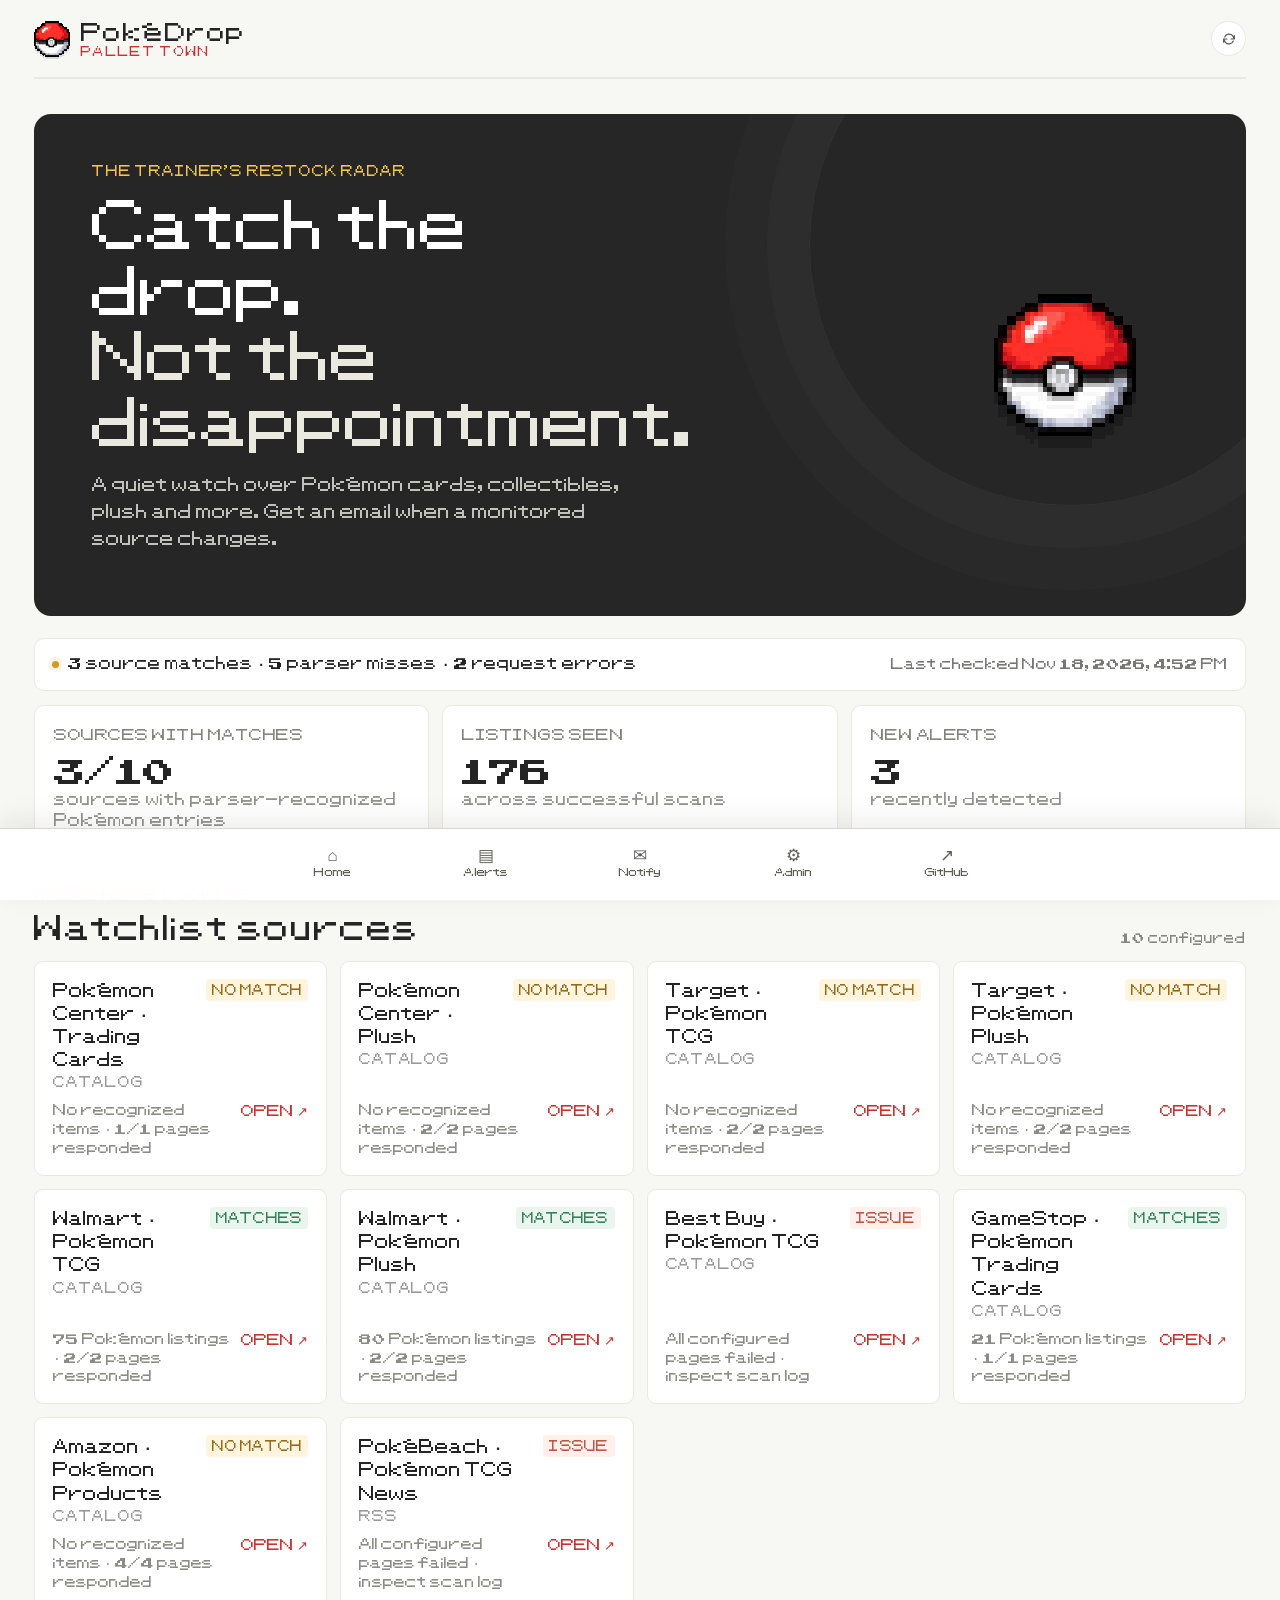
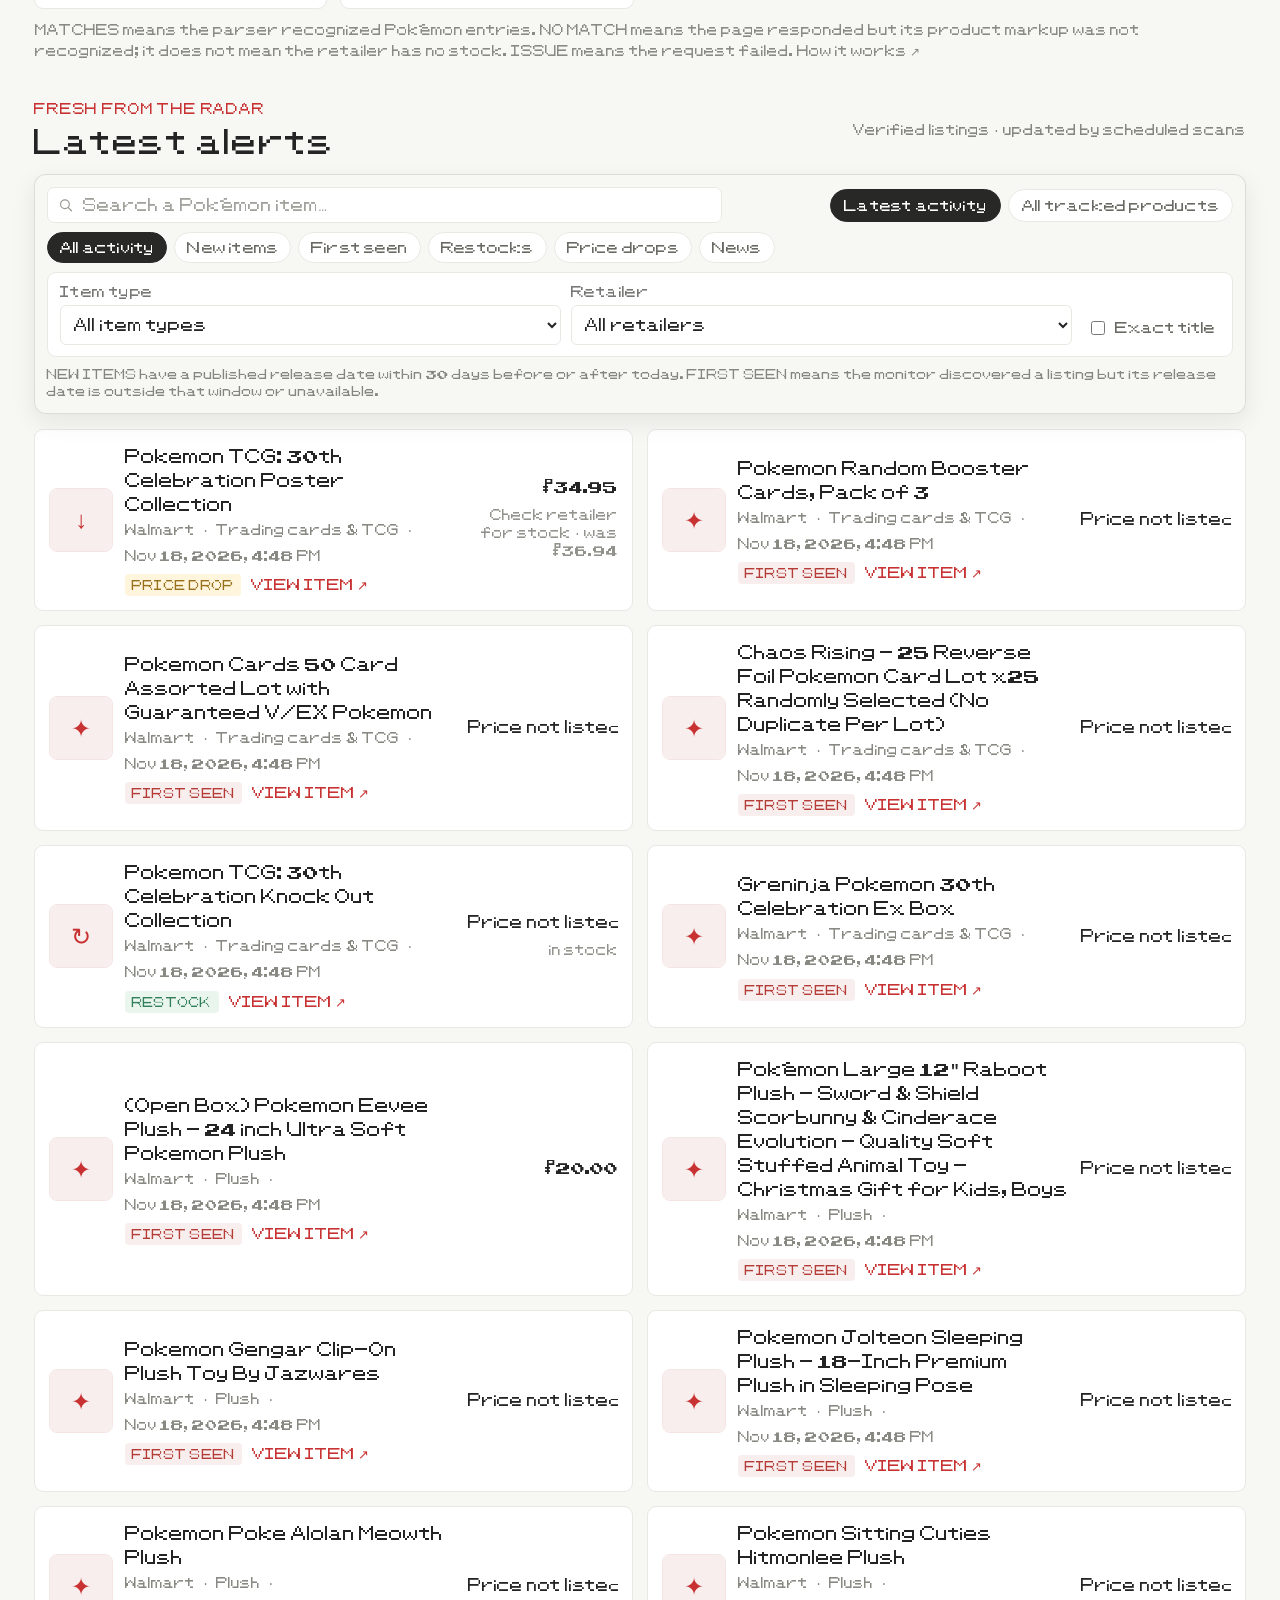
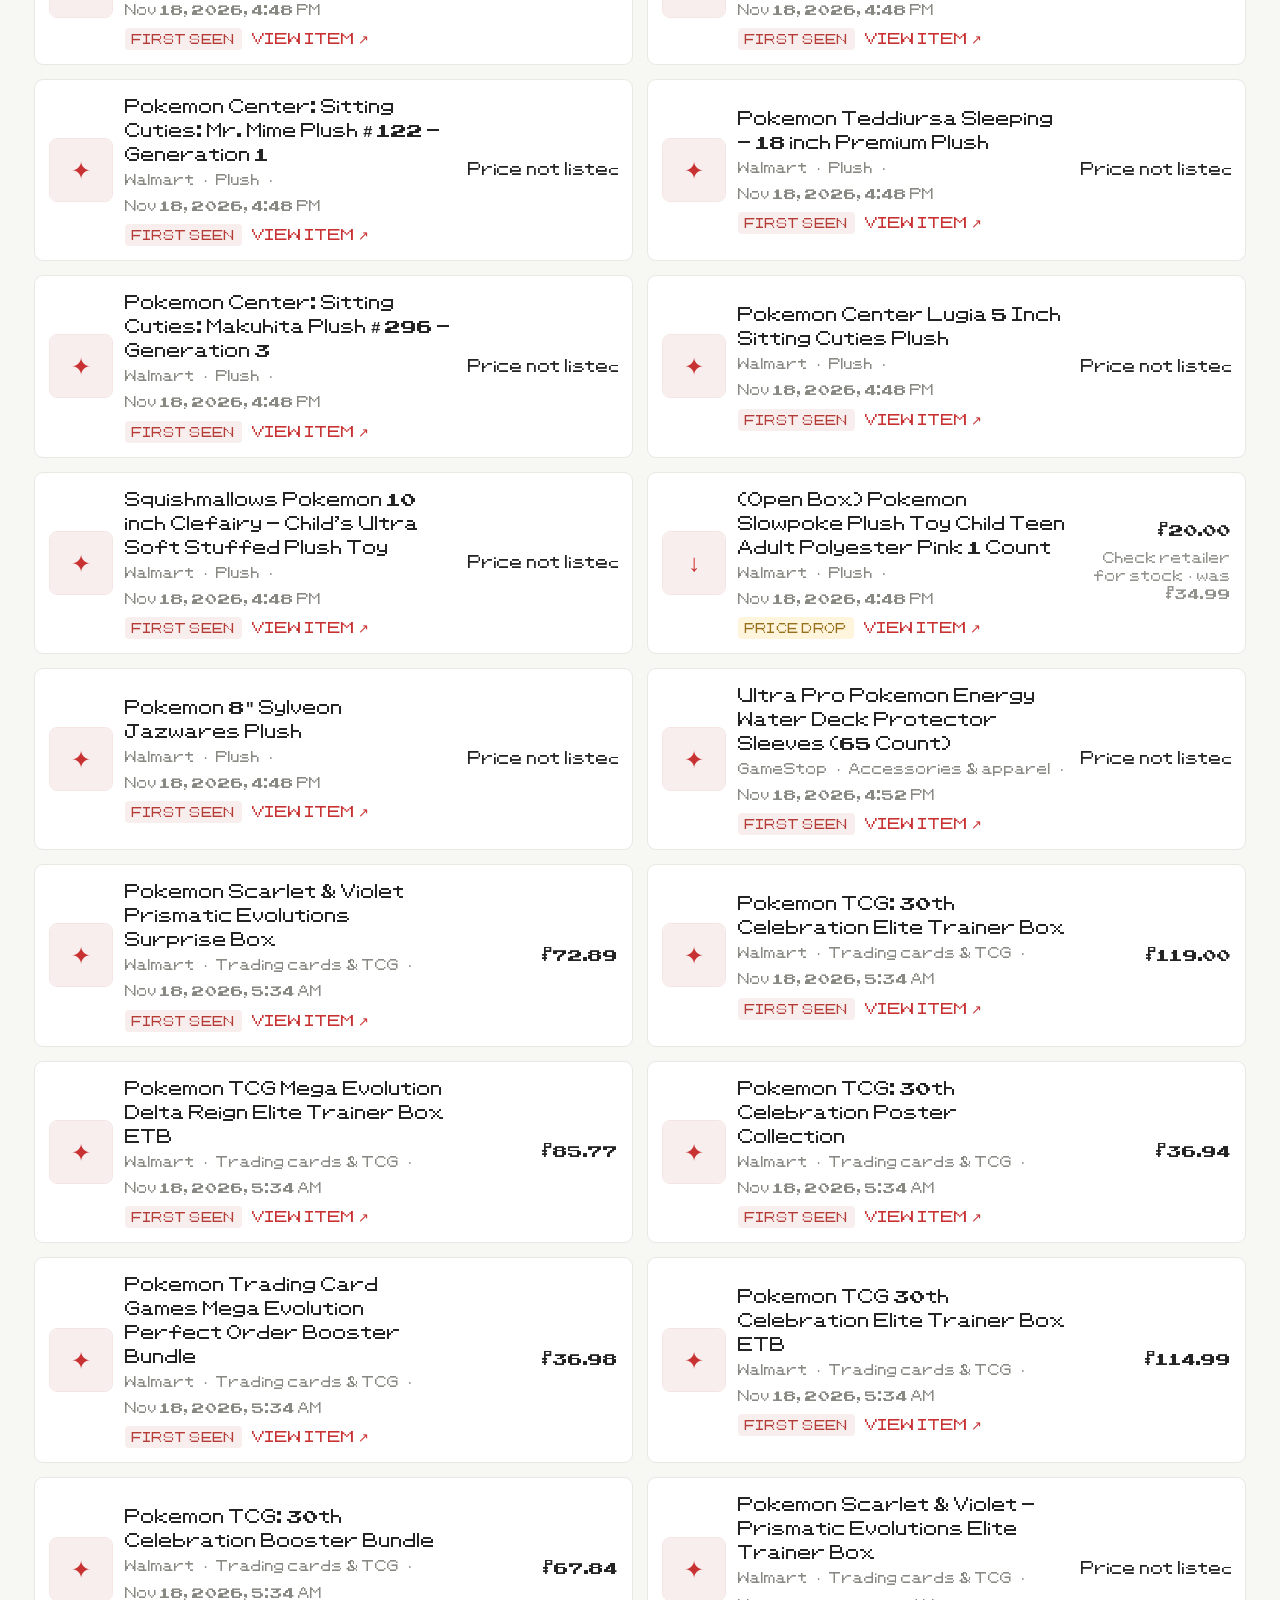
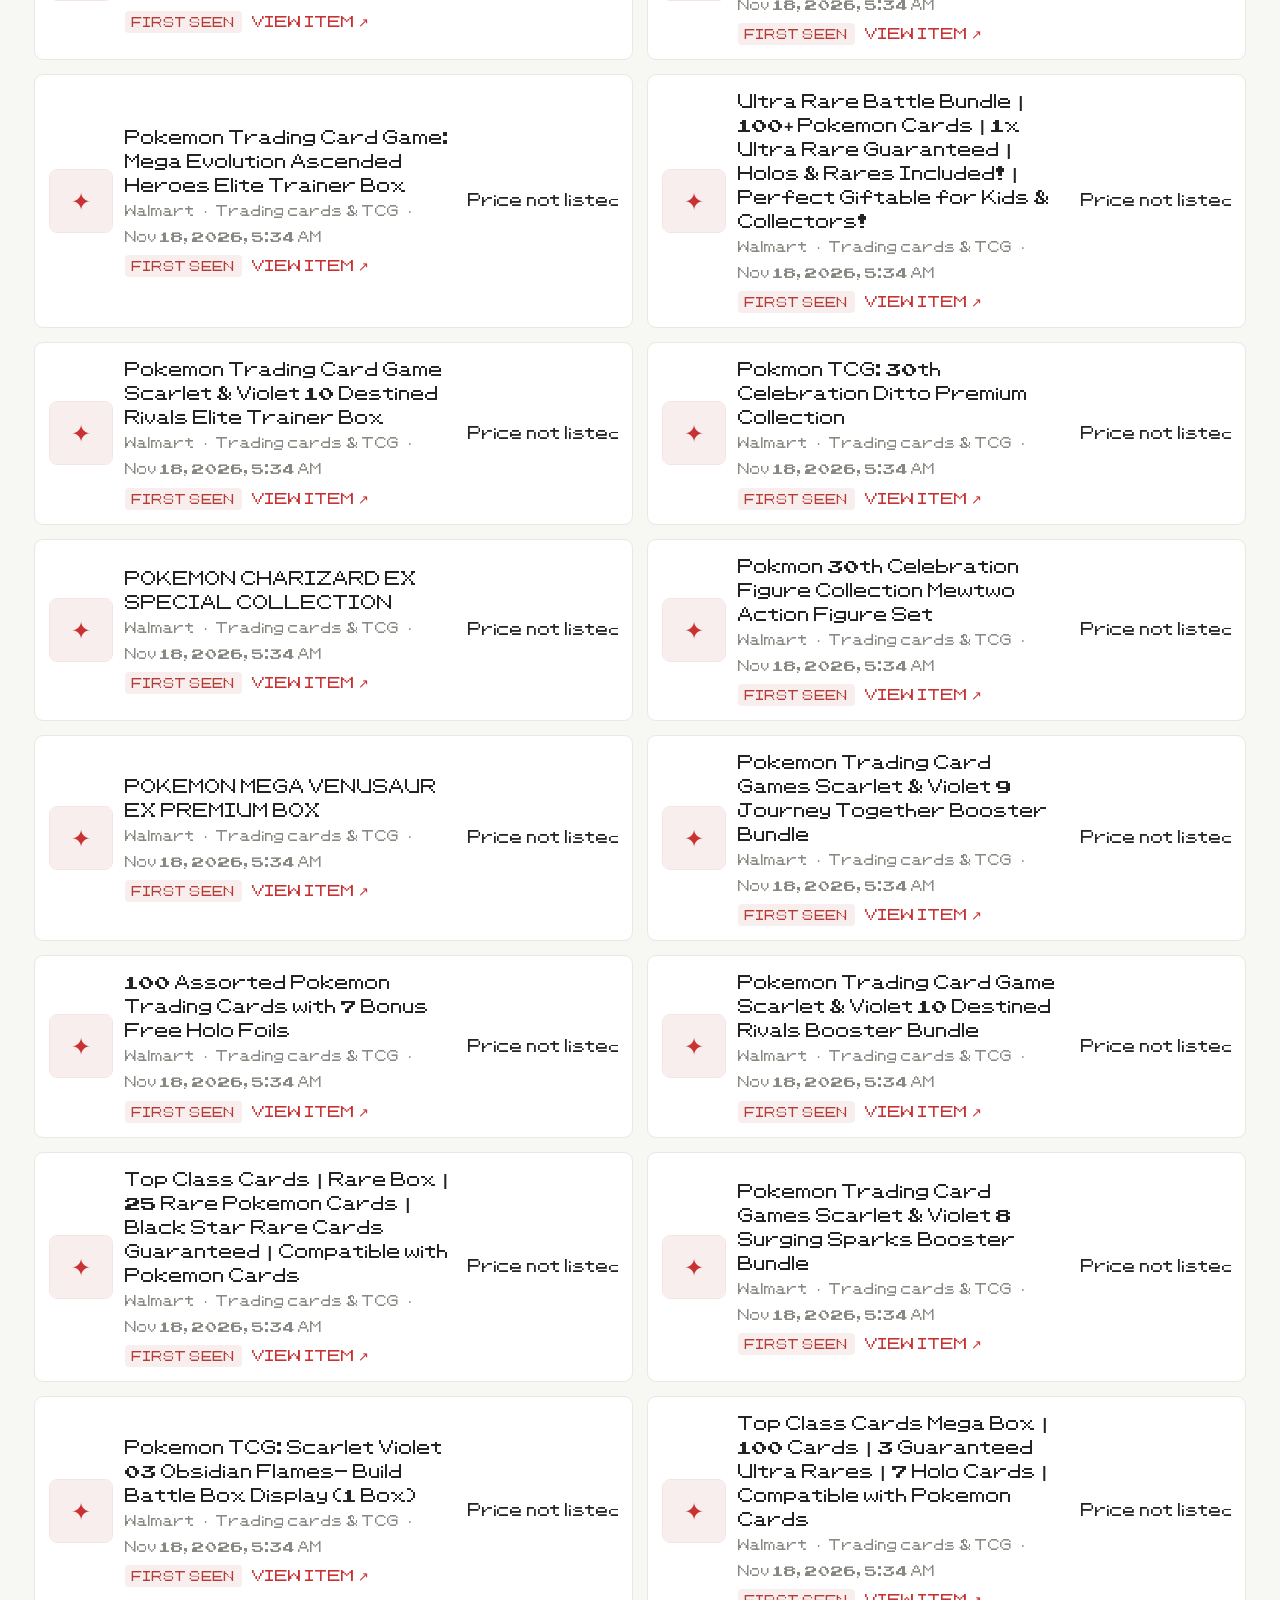
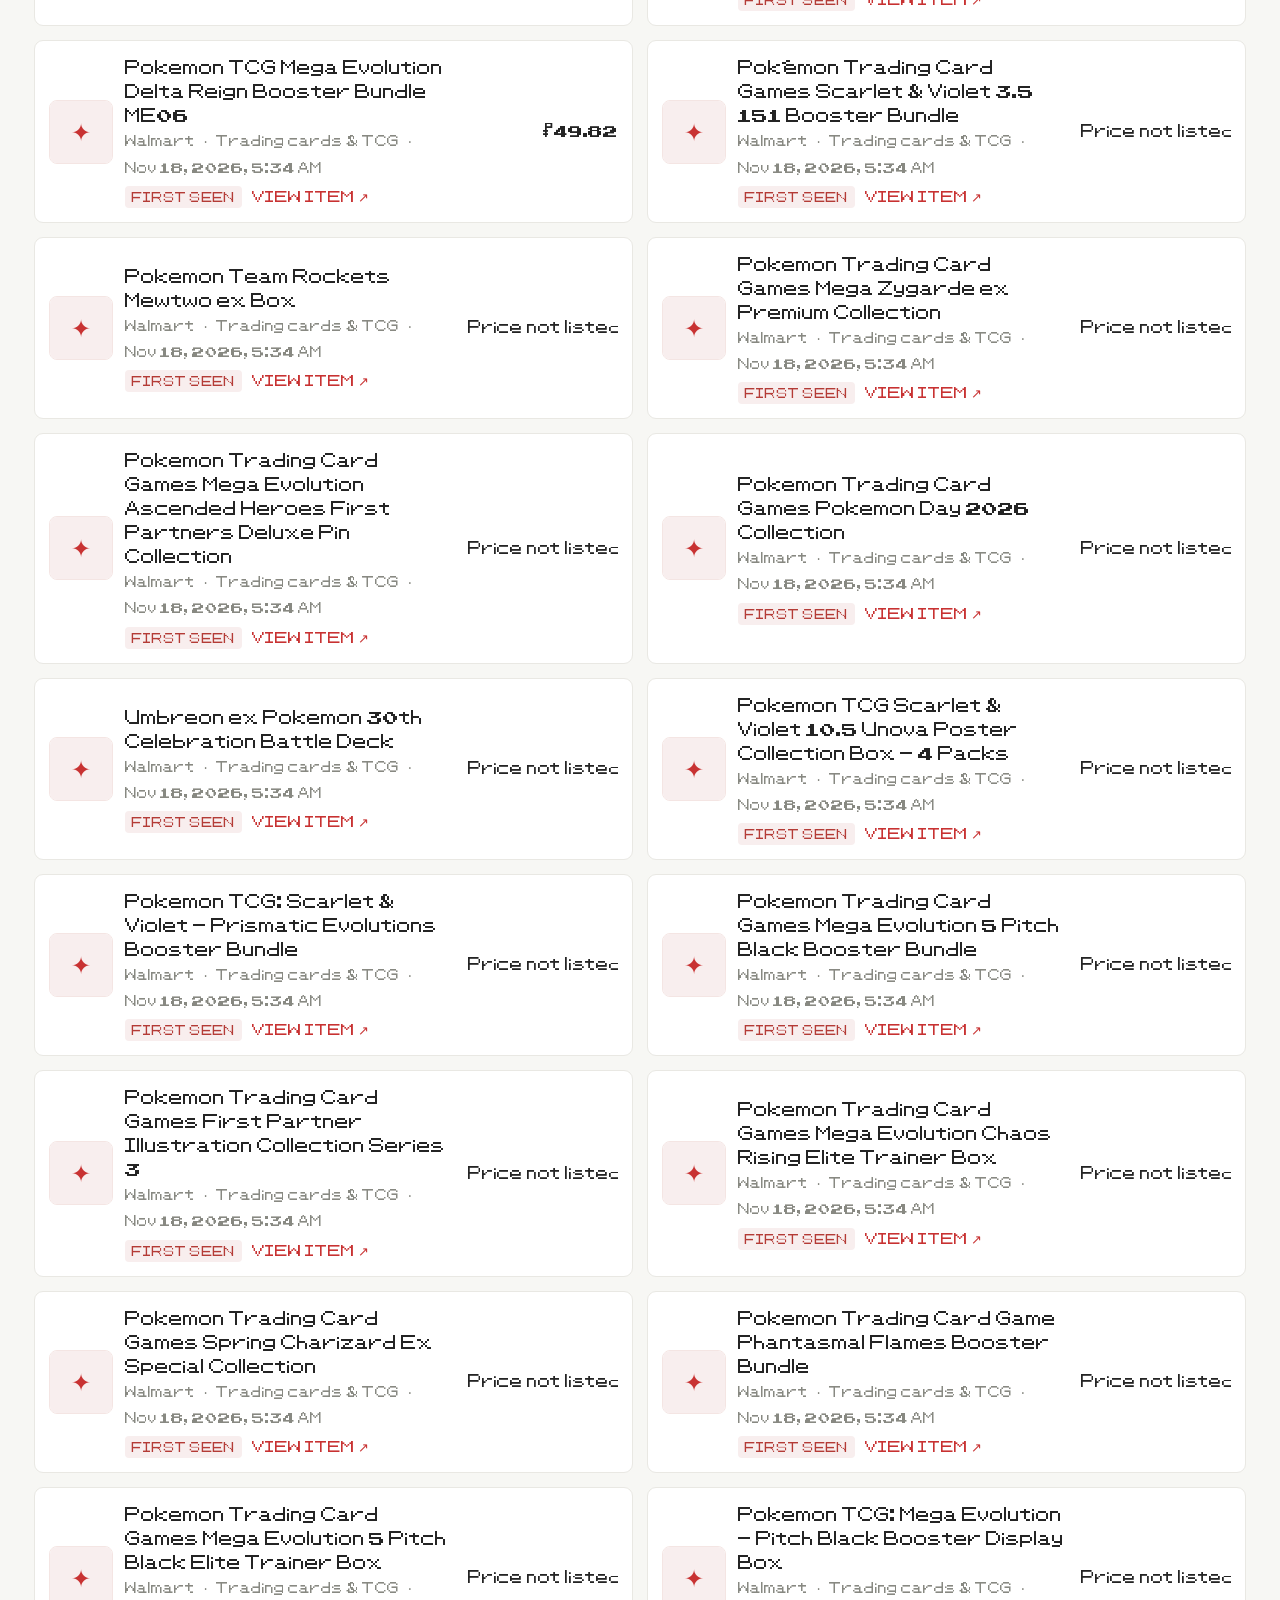
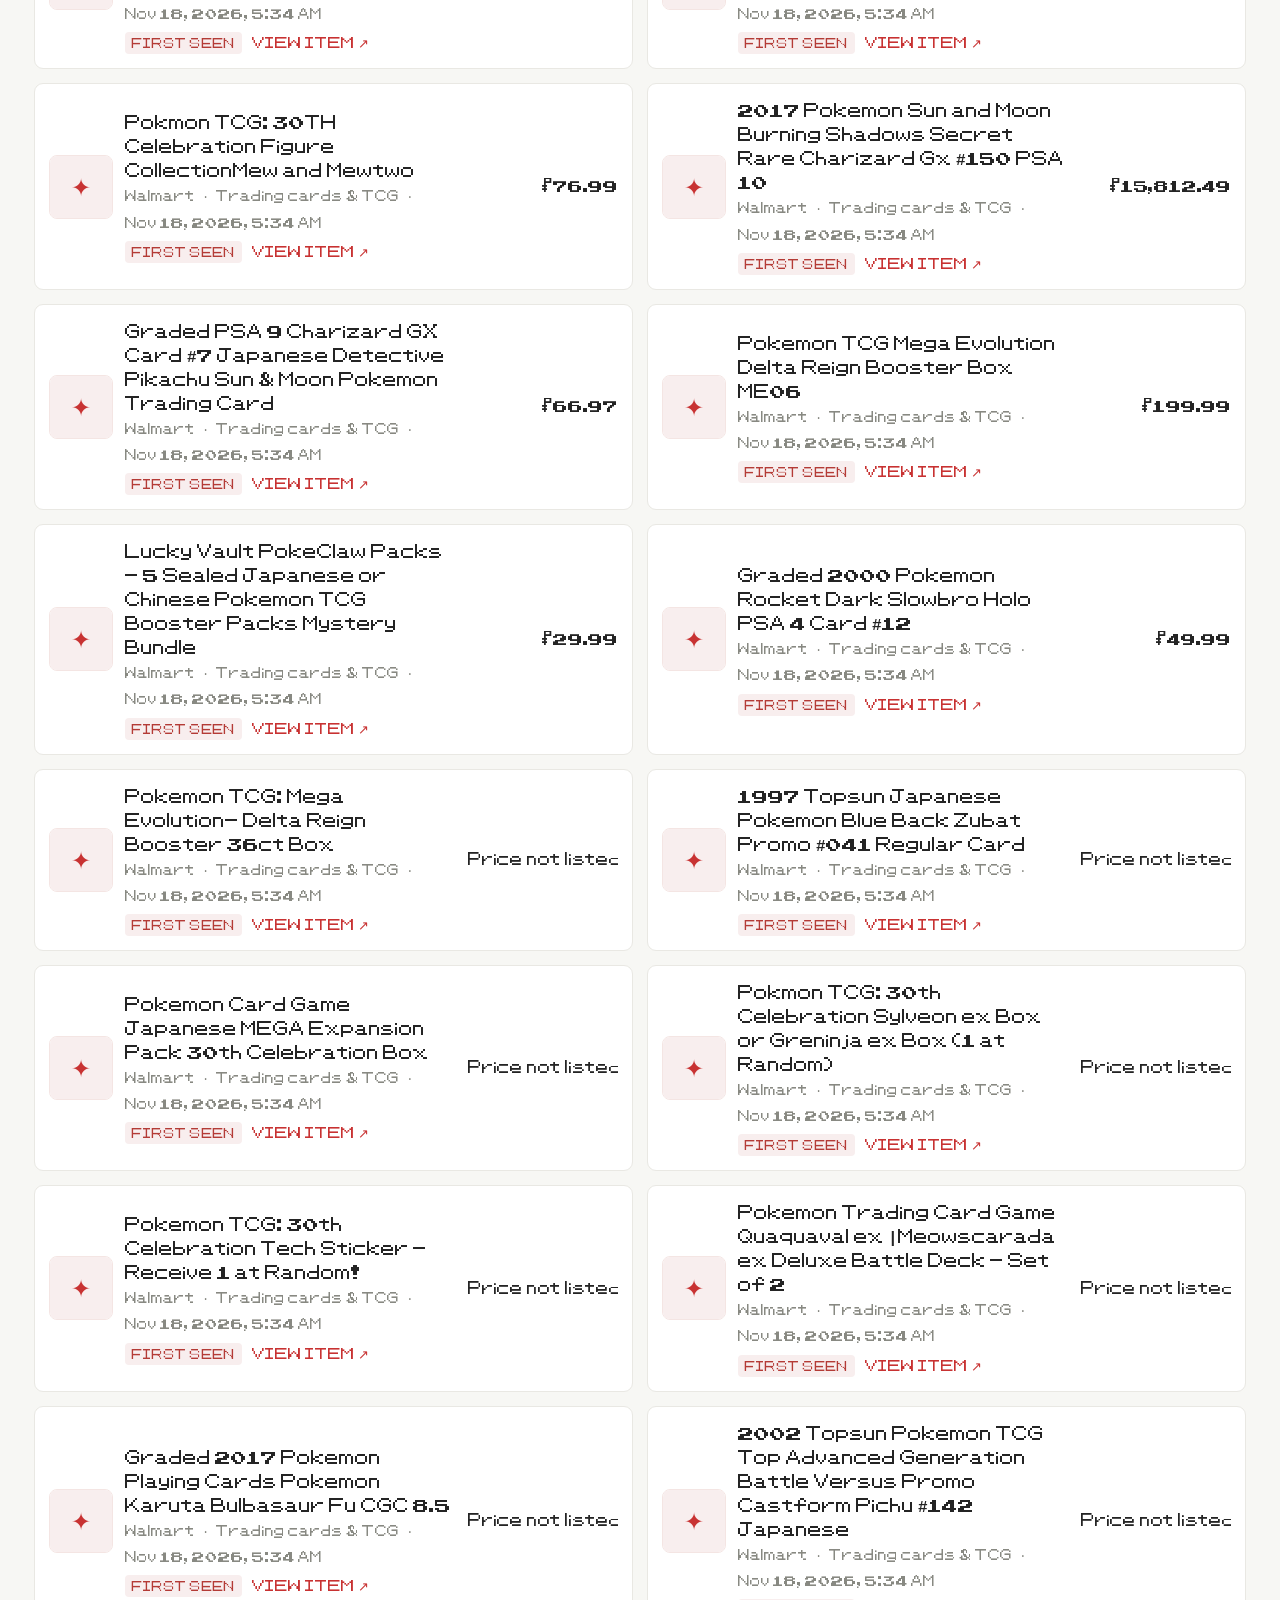
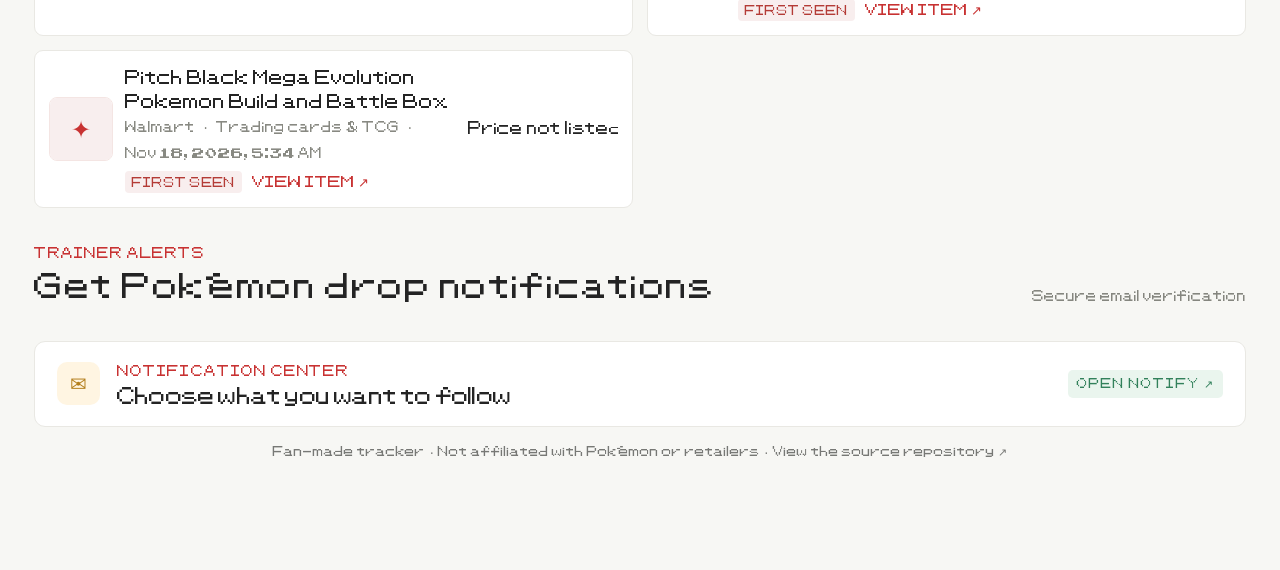
==== commit 1c09fb42: "Install or update PokeDrop Watch" ====
--- a/docs/index.html
+++ b/docs/index.html
@@ -15,7 +15,7 @@
   <div class="site-shell public-shell" id="top">
     <header class="topbar" id="pageTop">
       <a class="brand" href="./#top" aria-label="PokéDrop Watch home">
-        <img class="page-ball" src="./assets/icons/pokeball-8bit.svg" alt="">
+        <img class="page-ball" src="./assets/icons/pokeball-8bit.png" alt="">
         <span><strong>PokéDrop</strong><small id="pageLocation">PALLET TOWN</small></span>
       </a>
       <div class="topbar-right">
@@ -32,10 +32,7 @@
           <h1>Catch the drop.<br><span>Not the disappointment.</span></h1>
           <p class="hero-sub">A quiet watch over Pokémon cards, collectibles, plush and more. Get an email when a monitored source changes.</p>
         </div>
-        <div class="hero-emblem" aria-hidden="true">
-          <div class="emblem-ring"><div class="emblem-ball"><span></span></div></div>
-          <span class="spark spark-one">✦</span><span class="spark spark-two">✧</span>
-        </div>
+        <div class="hero-emblem" aria-hidden="true"><img class="hero-pixel-ball" src="./assets/icons/pokeball-8bit.png" alt=""></div>
       </section>
 
       <section class="status-strip" aria-label="Monitor status">
--- a/docs/theme-overrides.css
+++ b/docs/theme-overrides.css
@@ -1,28 +1,106 @@
-/* PokéDrop Watch page-specific pixel cursor, header sprite, and layout refinements. */
-body.page-home, body.page-home * { cursor: url('./assets/icons/pokeball-8bit.svg') 8 8, auto; }
-body.page-notify, body.page-notify * { cursor: url('./assets/icons/ultraball-8bit.svg') 8 8, auto; }
-body.page-admin, body.page-admin * { cursor: url('./assets/icons/masterball-8bit.svg') 8 8, auto; }
-body.page-info, body.page-info * { cursor: url('./assets/icons/pokeball-8bit.svg') 8 8, auto; }
-input, textarea, [contenteditable="true"] { cursor: text !important; }
-.page-ball { display:block; width:34px; height:34px; image-rendering:pixelated; object-fit:contain; flex:0 0 34px; }
-.brand { gap:10px; }
-.brand small { text-transform:uppercase; letter-spacing:2px; }
-.topbar-right { display:flex; align-items:center; gap:10px; }
-.capture-wiggle { animation: capture-wiggle .92s steps(2,end) 2; transform-origin:50% 80%; }
-@keyframes capture-wiggle {
-  0%,100% { transform:translateX(0) rotate(0); }
-  16% { transform:translateX(-5px) rotate(-10deg); }
-  32% { transform:translateX(5px) rotate(10deg); }
-  48% { transform:translateX(-4px) rotate(-8deg); }
-  64% { transform:translateX(4px) rotate(8deg); }
-  80% { transform:translateX(-2px) rotate(-4deg); }
+/* PokéDrop Watch pixel-theme and listing-layout corrections. */
+:root { --pd-cursor-pokeball: url('./assets/icons/pokeball-8bit.png') 8 8, auto; }
+body.page-home, body.page-home * { cursor: var(--pd-cursor-pokeball) !important; }
+body.page-notify, body.page-notify * { cursor: url('./assets/icons/ultraball-8bit.png') 8 8, auto !important; }
+body.page-admin, body.page-admin * { cursor: url('./assets/icons/masterball-8bit.png') 8 8, auto !important; }
+body.page-info, body.page-info * { cursor: var(--pd-cursor-pokeball) !important; }
+input, textarea, select, [contenteditable="true"] { cursor: text !important; }
+
+.page-ball {
+  display: block;
+  width: 36px;
+  height: 36px;
+  flex: 0 0 36px;
+  object-fit: contain;
+  image-rendering: pixelated;
+  transform-origin: 50% 50%;
+  animation: pd-ball-idle 1.35s steps(6, end) infinite;
+  filter: drop-shadow(0 2px 0 rgba(0,0,0,.12));
 }
-.alert-card { grid-template-columns:48px minmax(0,1fr) minmax(118px,160px); }
-.alert-price { min-width:0; max-width:160px; white-space:nowrap; }
-.alert-price strong { display:block; white-space:nowrap; font-size:clamp(12px,1.15vw,14px); font-variant-numeric:tabular-nums; letter-spacing:-.15px; }
-.alert-price span { white-space:normal; overflow-wrap:anywhere; }
-.alert-media { position:relative; }
-.capture-ball { position:absolute; right:-5px; bottom:-6px; z-index:3; width:23px; height:23px; image-rendering:pixelated; filter:drop-shadow(0 1px 2px rgba(0,0,0,.22)); animation:capture-wiggle .92s steps(2,end) 2; transform-origin:50% 80%; pointer-events:none; }
+@keyframes pd-ball-idle {
+  0%, 100% { transform: translateX(-4px) translateY(0) rotate(-9deg); }
+  50% { transform: translateX(4px) translateY(-2px) rotate(9deg); }
+}
+.page-ball.capture-wiggle { animation: pd-ball-capture .88s steps(2, end) 2; }
+@keyframes pd-ball-capture {
+  0%,100% { transform: translateX(0) rotate(0); }
+  16% { transform: translateX(-6px) rotate(-13deg); }
+  32% { transform: translateX(6px) rotate(13deg); }
+  48% { transform: translateX(-5px) rotate(-10deg); }
+  64% { transform: translateX(5px) rotate(10deg); }
+  80% { transform: translateX(-2px) rotate(-5deg); }
+}
+.hero-emblem { width: 190px; height: 190px; display:grid; place-items:center; position:relative; z-index:1; margin-right:28px; }
+.hero-pixel-ball { display:block; width:142px; height:142px; object-fit:contain; image-rendering:pixelated; filter:drop-shadow(0 12px 0 rgba(0,0,0,.22)); animation:pd-hero-float 2.2s steps(6,end) infinite; }
+@keyframes pd-hero-float { 0%,100% { transform:translateY(0) rotate(-5deg); } 50% { transform:translateY(-8px) rotate(5deg); } }
+
+/* Alert image, copy, and price always occupy separate grid tracks. */
+.alert-card {
+  display:grid !important;
+  grid-template-columns:64px minmax(0,1fr) minmax(124px,150px) !important;
+  align-items:center !important;
+  gap:12px !important;
+  min-width:0;
+}
+.alert-media {
+  grid-column:1 !important;
+  grid-row:1 !important;
+  width:64px !important;
+  height:64px !important;
+  min-width:0 !important;
+  max-width:64px !important;
+  margin:0 !important;
+  position:relative;
+  overflow:hidden;
+  flex:none;
+}
+.alert-product-image { display:block; width:100% !important; height:100% !important; max-width:100%; object-fit:contain; padding:4px; }
+.alert-content { grid-column:2 !important; grid-row:1 !important; min-width:0 !important; max-width:100%; overflow-wrap:anywhere; }
+.alert-title { min-width:0; overflow-wrap:anywhere; word-break:normal; }
+.alert-meta { min-width:0; flex-wrap:wrap; }
+.alert-price {
+  grid-column:3 !important;
+  grid-row:1 !important;
+  width:100% !important;
+  min-width:0 !important;
+  max-width:none !important;
+  display:flex !important;
+  flex-direction:column !important;
+  align-items:flex-end !important;
+  justify-content:center !important;
+  gap:5px !important;
+  overflow:hidden;
+  text-align:right !important;
+  white-space:normal !important;
+}
+.alert-price strong {
+  display:block !important;
+  flex:0 0 auto !important;
+  max-width:100%;
+  white-space:nowrap !important;
+  overflow:visible;
+  font-size:clamp(12px, 1.1vw, 16px) !important;
+  line-height:1.25;
+  font-variant-numeric:tabular-nums;
+  letter-spacing:-.2px;
+}
+.alert-price span { max-width:100%; white-space:normal !important; overflow-wrap:anywhere; word-break:normal; }
+.capture-ball { position:absolute; right:2px; bottom:2px; z-index:4; width:20px; height:20px; image-rendering:pixelated; filter:drop-shadow(0 1px 2px rgba(0,0,0,.3)); animation:pd-ball-capture .88s steps(2,end) 2; pointer-events:none; }
+
+/* A game-like throw travels from the trainer's hand to the pointer/tap location. */
+.pd-throw-ball { position:fixed; z-index:99999; left:0; top:0; width:36px; height:36px; object-fit:contain; image-rendering:pixelated; pointer-events:none; opacity:0; filter:drop-shadow(0 3px 0 rgba(0,0,0,.3)); transform:translate3d(0,0,0); }
+.pd-throw-ball.is-throwing { opacity:1; animation:pd-ball-flight .72s cubic-bezier(.16,.72,.25,1) forwards; }
+.pd-throw-ball::after { content:''; }
+@keyframes pd-ball-flight {
+  0% { transform:translate3d(0,0,0) rotate(0deg) scale(1); opacity:1; }
+  60% { transform:translate3d(var(--pd-dx),var(--pd-dy),0) rotate(440deg) scale(.92); opacity:1; }
+  74% { transform:translate3d(calc(var(--pd-dx) - 3px),calc(var(--pd-dy) + 8px),0) rotate(500deg) scale(.9); opacity:1; }
+  84% { transform:translate3d(var(--pd-dx),var(--pd-dy),0) rotate(540deg) scale(.82); opacity:1; }
+  100% { transform:translate3d(var(--pd-dx),var(--pd-dy),0) rotate(560deg) scale(.45); opacity:0; }
+}
+.pd-capture-flash { position:fixed; z-index:99998; width:20px; height:20px; border:3px solid rgba(255,255,255,.9); border-radius:50%; transform:translate(-50%,-50%) scale(.2); opacity:0; pointer-events:none; animation:pd-capture-flash .46s ease-out .46s forwards; }
+@keyframes pd-capture-flash { 0% { transform:translate(-50%,-50%) scale(.2); opacity:.95; } 100% { transform:translate(-50%,-50%) scale(3.4); opacity:0; } }
+
 .info-guide { margin:18px 0 20px; border:1px solid var(--line); border-radius:10px; background:#fff; box-shadow:var(--shadow); }
 .info-guide summary { padding:14px 17px; cursor:pointer; list-style:none; font-size:11px; font-weight:800; color:#4b4c46; }
 .info-guide summary::-webkit-details-marker { display:none; }
@@ -33,15 +111,30 @@
 .info-guide-content p,.info-guide-content li { font-size:10px; line-height:1.7; color:#686961; }
 .info-guide-content ul { margin:7px 0; padding-left:19px; }
 .info-guide-content a { color:var(--red); font-weight:800; }
-.health-table-wrap { overflow-x:auto; }
-@media(max-width:600px) {
-  .alert-card { grid-template-columns:37px minmax(0,1fr); }
-  .alert-price { grid-column:2; display:flex; align-items:center; justify-content:space-between; gap:9px; text-align:left; min-width:0; max-width:none; white-space:normal; }
-  .alert-price strong { flex:0 0 auto; white-space:nowrap; font-size:12px; }
-  .alert-price span { min-width:0; text-align:right; }
+
+@media (min-width:701px) and (max-width:980px) {
+  .alert-card { grid-template-columns:56px minmax(0,1fr) !important; align-items:start !important; }
+  .alert-media { width:56px !important; height:56px !important; max-width:56px !important; }
+  .alert-price { grid-column:2 !important; grid-row:2 !important; flex-direction:row !important; align-items:baseline !important; justify-content:space-between !important; text-align:left !important; border-top:1px solid #f0f0ed; padding-top:7px; }
+  .alert-price span { text-align:right; }
+}
+@media (max-width:700px) {
+  .hero-emblem { position:absolute; right:-12px; bottom:-16px; width:132px; height:132px; margin:0; opacity:.78; }
+  .hero-pixel-ball { width:112px; height:112px; }
+  .alert-card { grid-template-columns:56px minmax(0,1fr) !important; gap:9px !important; align-items:start !important; }
+  .alert-media { width:56px !important; height:56px !important; max-width:56px !important; }
+  .alert-content { grid-column:2 !important; grid-row:1 !important; }
+  .alert-price { grid-column:2 !important; grid-row:2 !important; flex-direction:row !important; align-items:baseline !important; justify-content:space-between !important; gap:8px !important; text-align:left !important; border-top:1px solid #f0f0ed; padding-top:7px; }
+  .alert-price strong { flex:0 0 auto !important; white-space:nowrap !important; font-size:clamp(12px,3.6vw,16px) !important; }
+  .alert-price span { flex:1 1 auto; min-width:0; text-align:right; font-size:10px; }
   .info-guide summary { padding:12px 13px; }
   .info-guide-content { padding:0 13px 13px; }
 }
-@media(prefers-reduced-motion:reduce) {
-  .capture-wiggle,.capture-ball { animation:none !important; }
+@media (max-width:380px) {
+  .alert-card { grid-template-columns:48px minmax(0,1fr) !important; gap:8px !important; }
+  .alert-media { width:48px !important; height:48px !important; max-width:48px !important; }
+  .alert-price strong { font-size:12px !important; }
 }
+@media (prefers-reduced-motion:reduce) {
+  .page-ball,.hero-pixel-ball,.capture-wiggle,.capture-ball,.pd-throw-ball { animation:none !important; }
+}
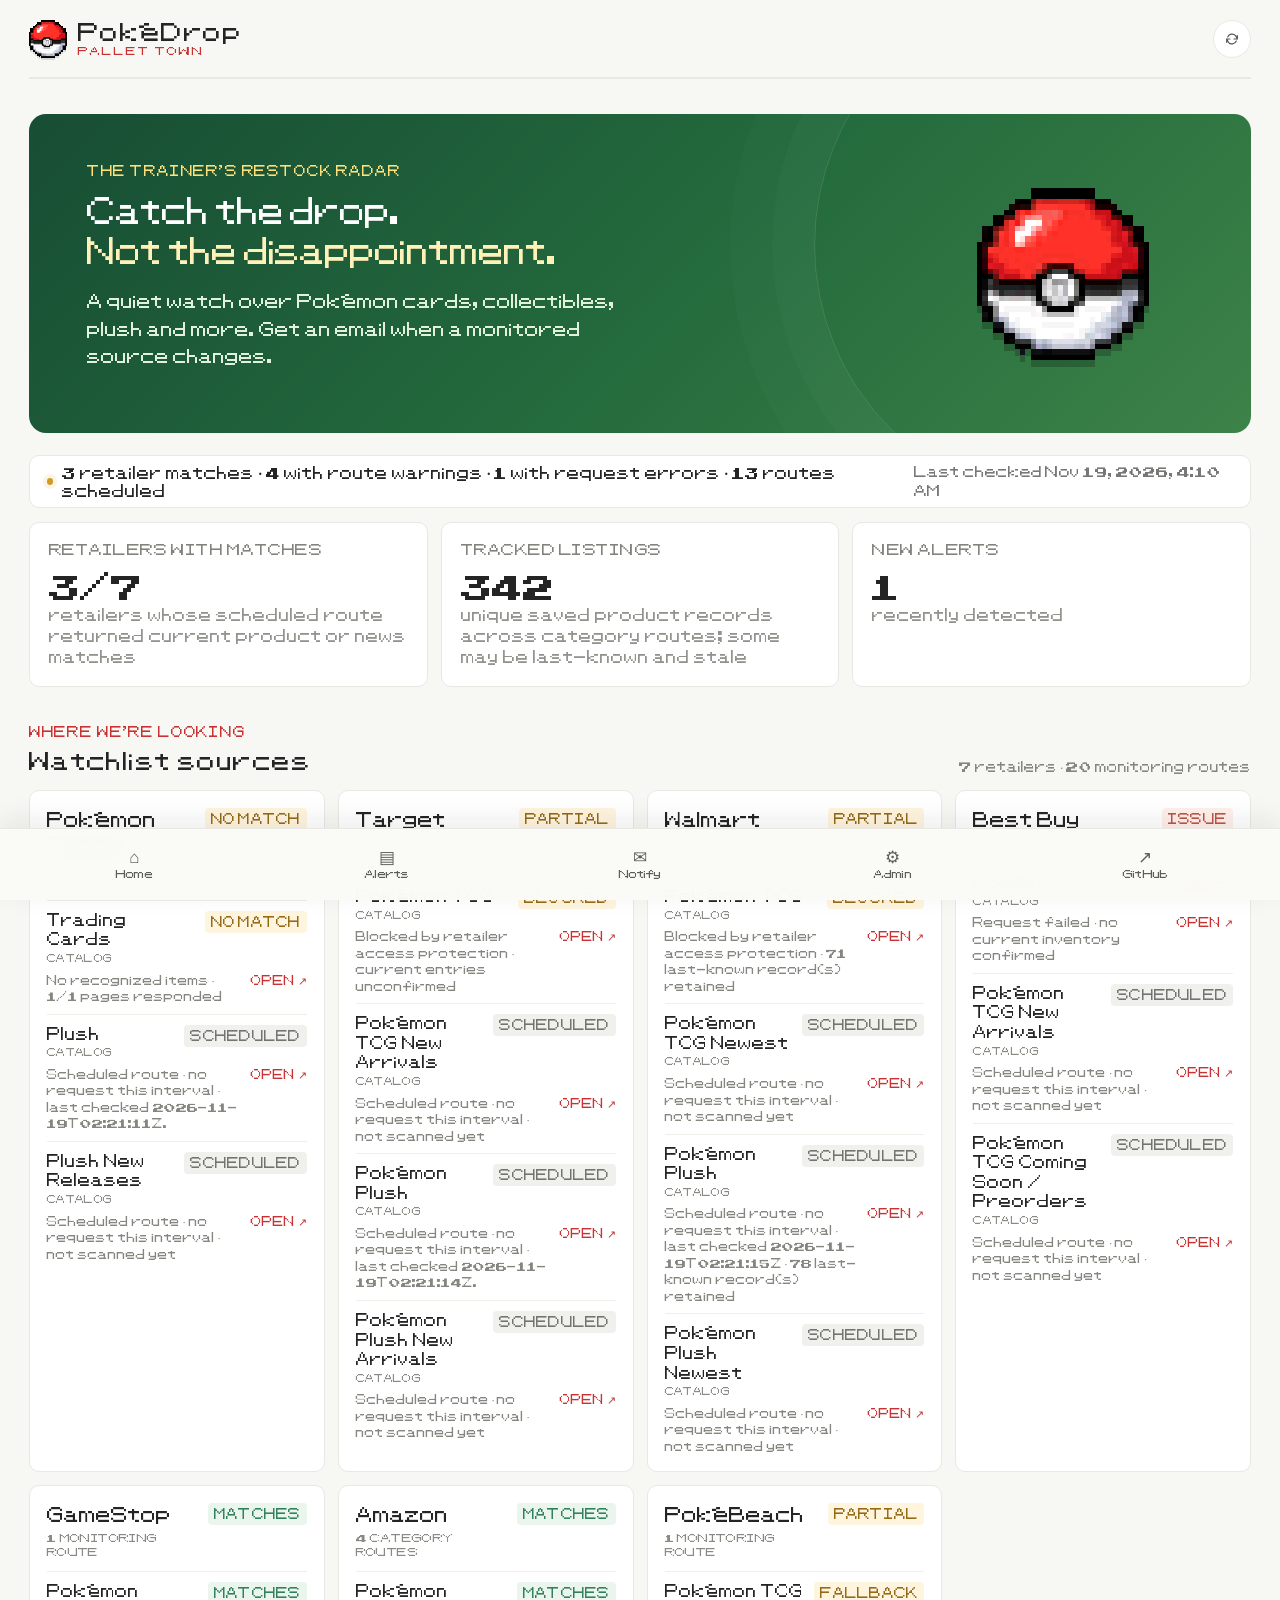
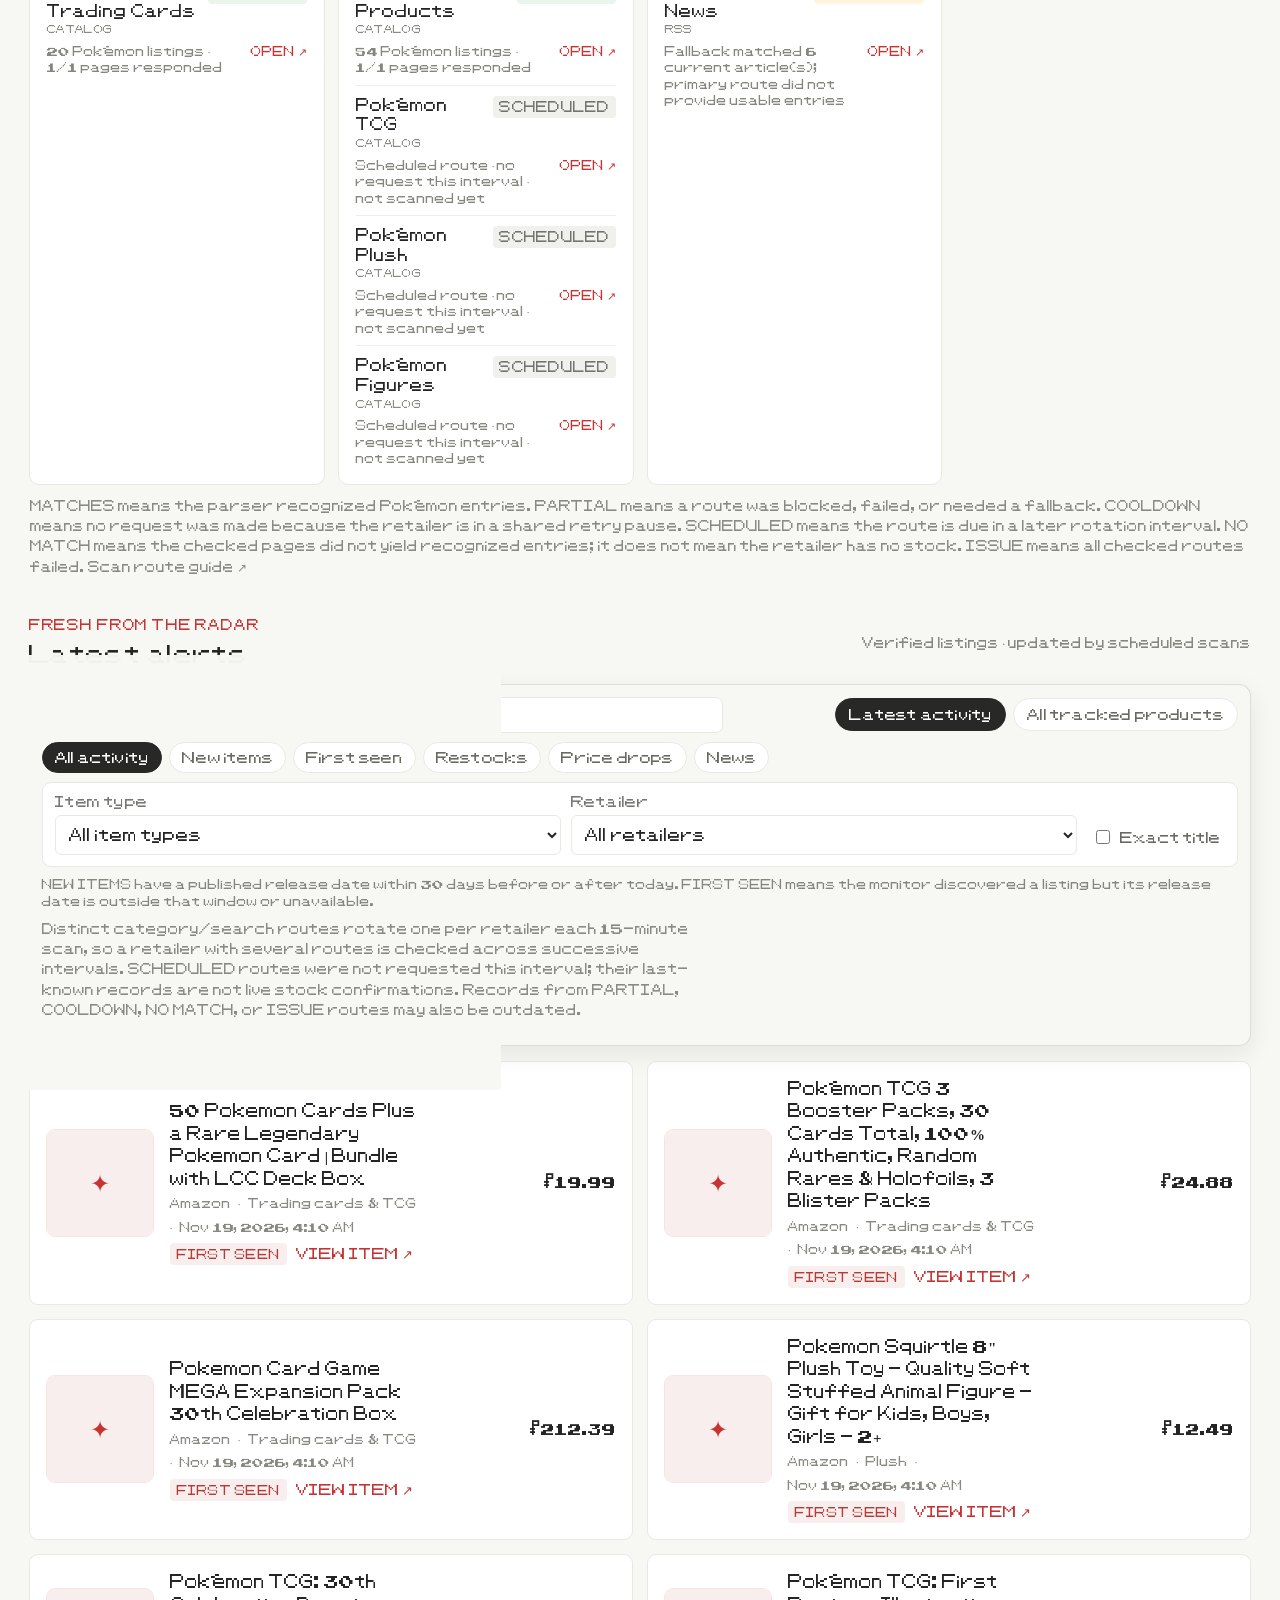
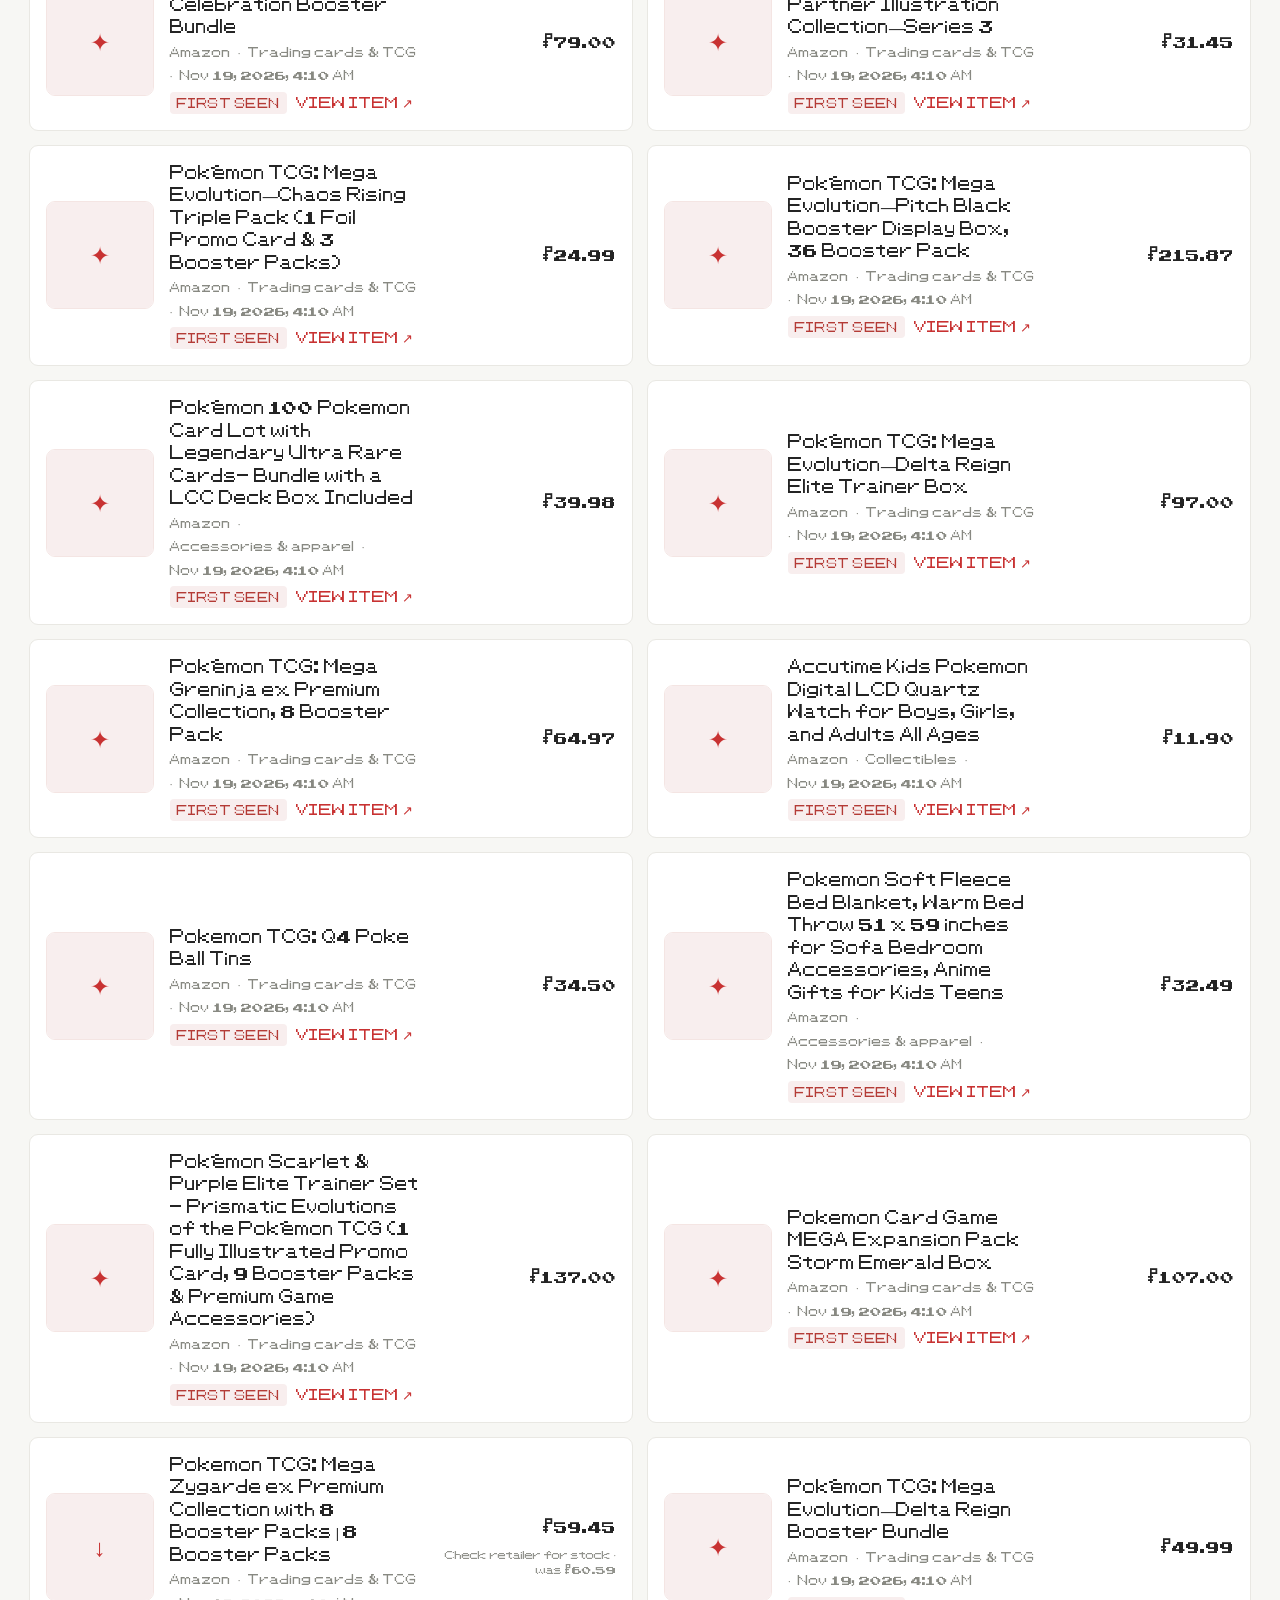
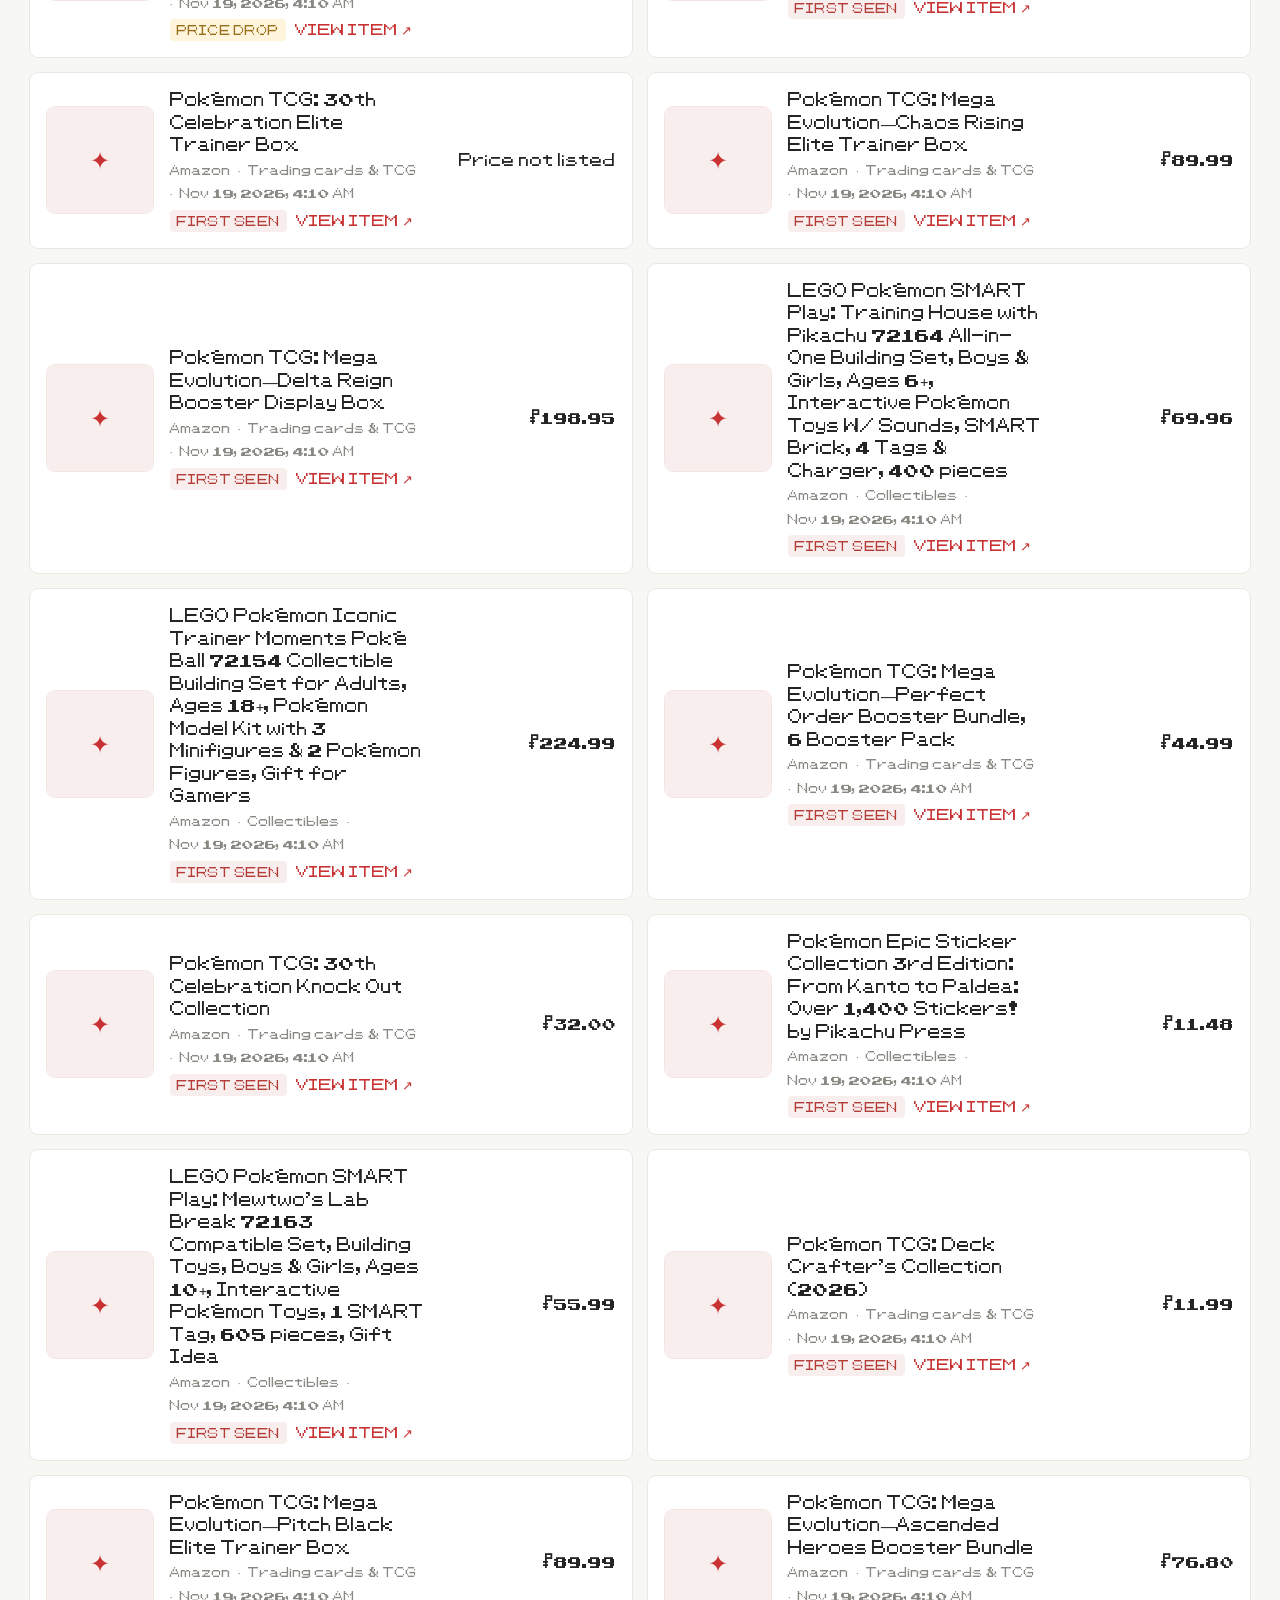
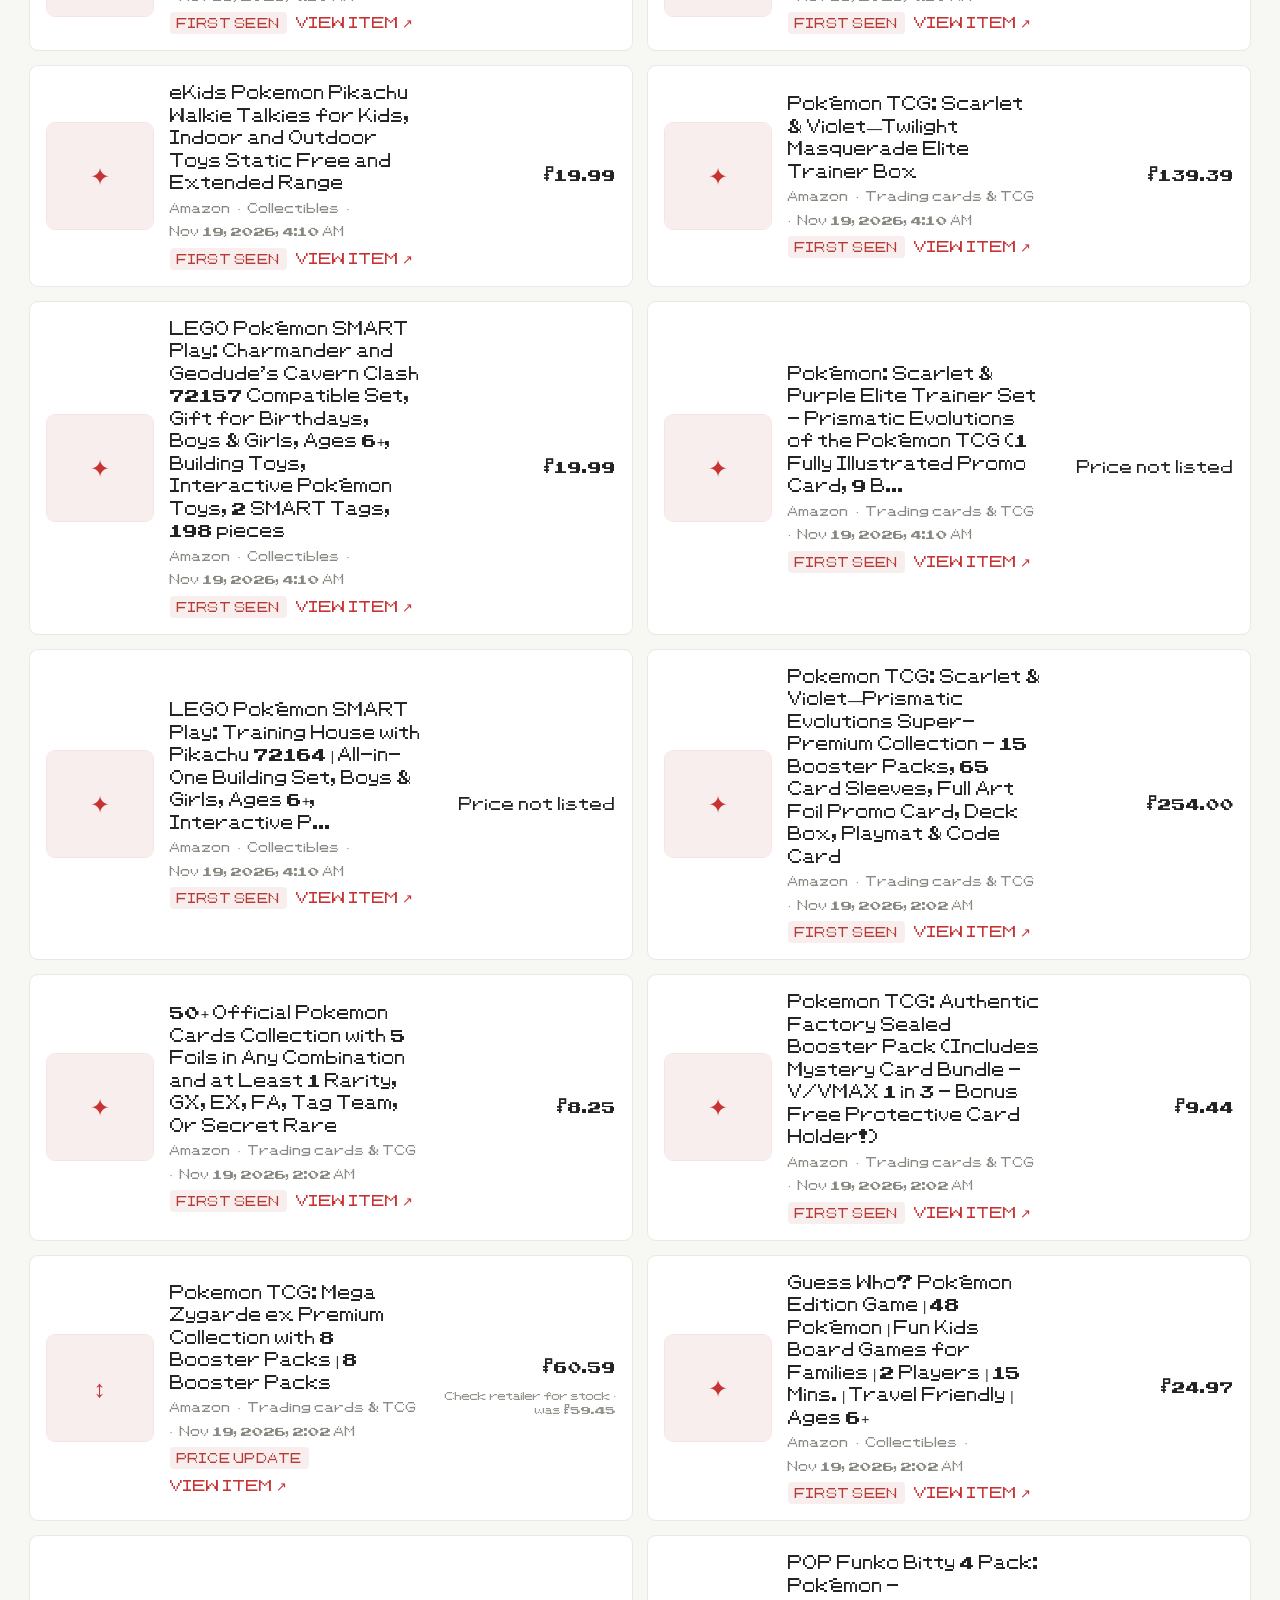
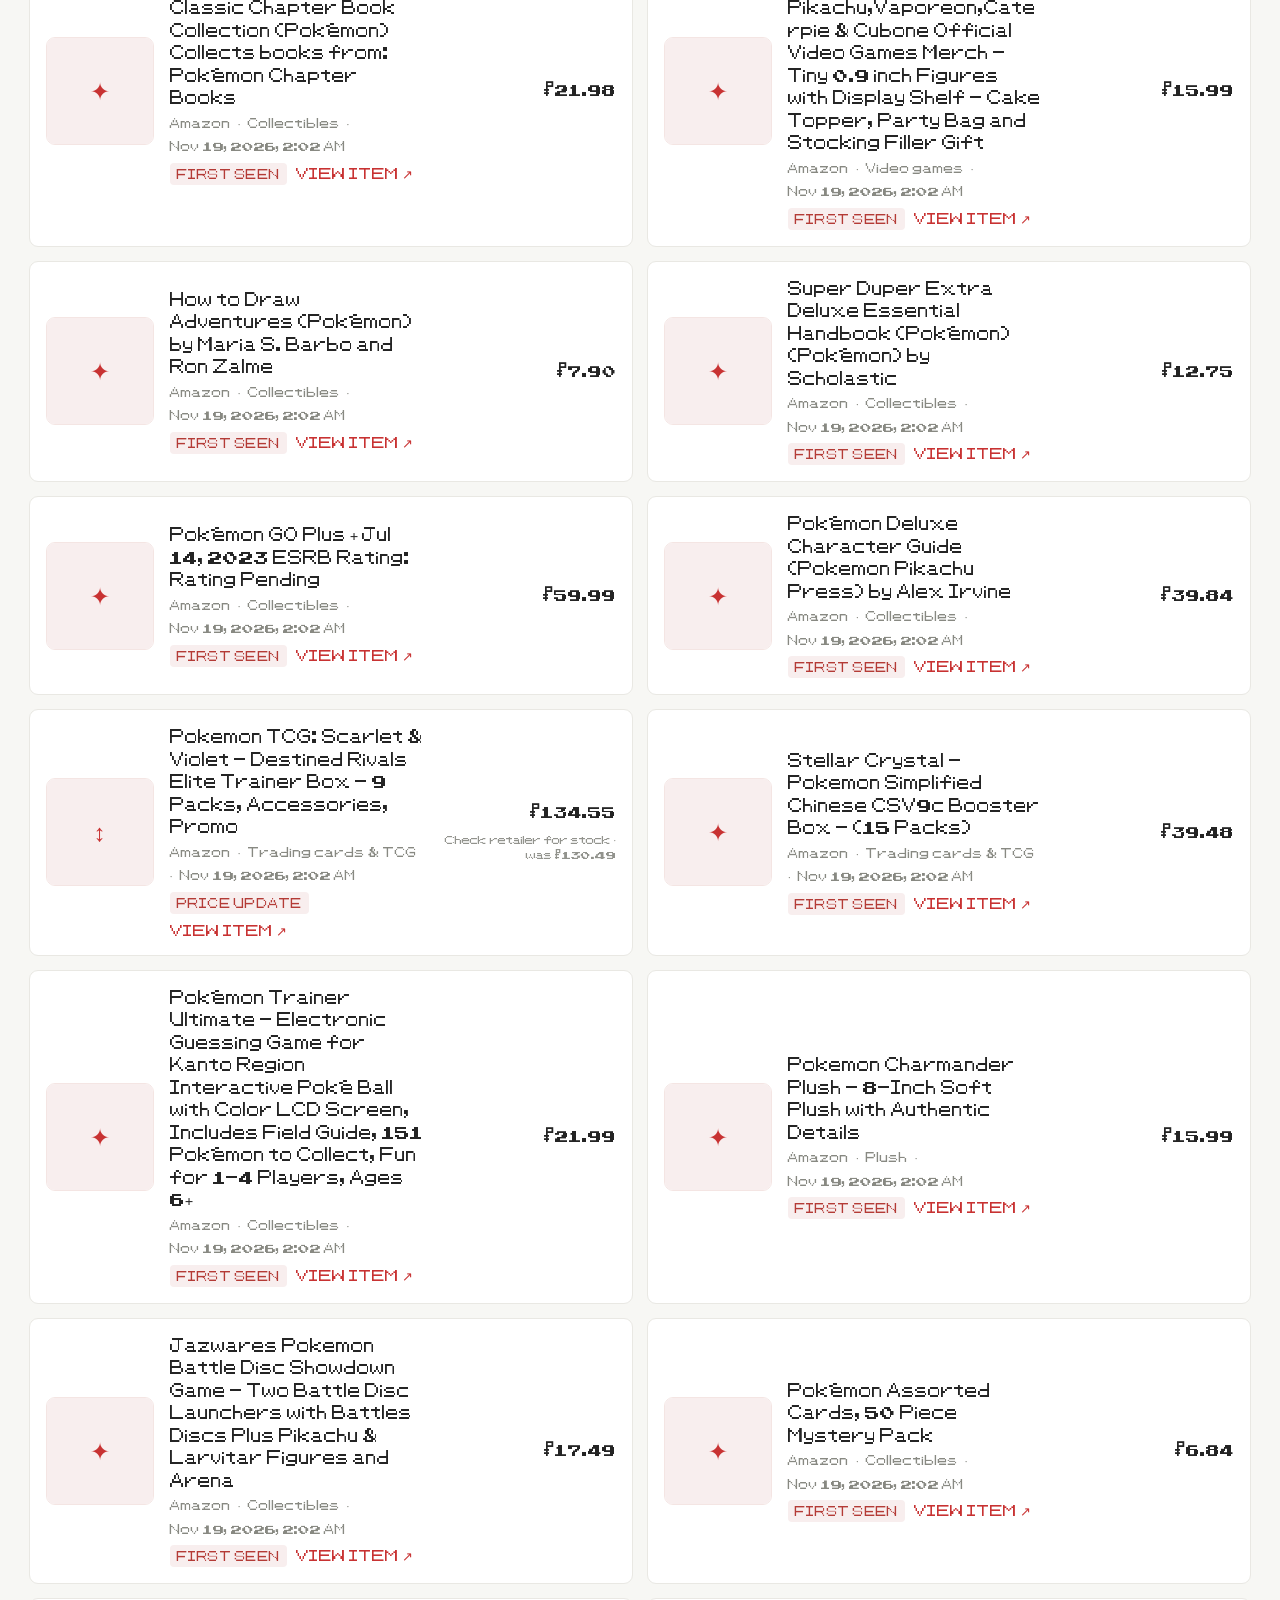
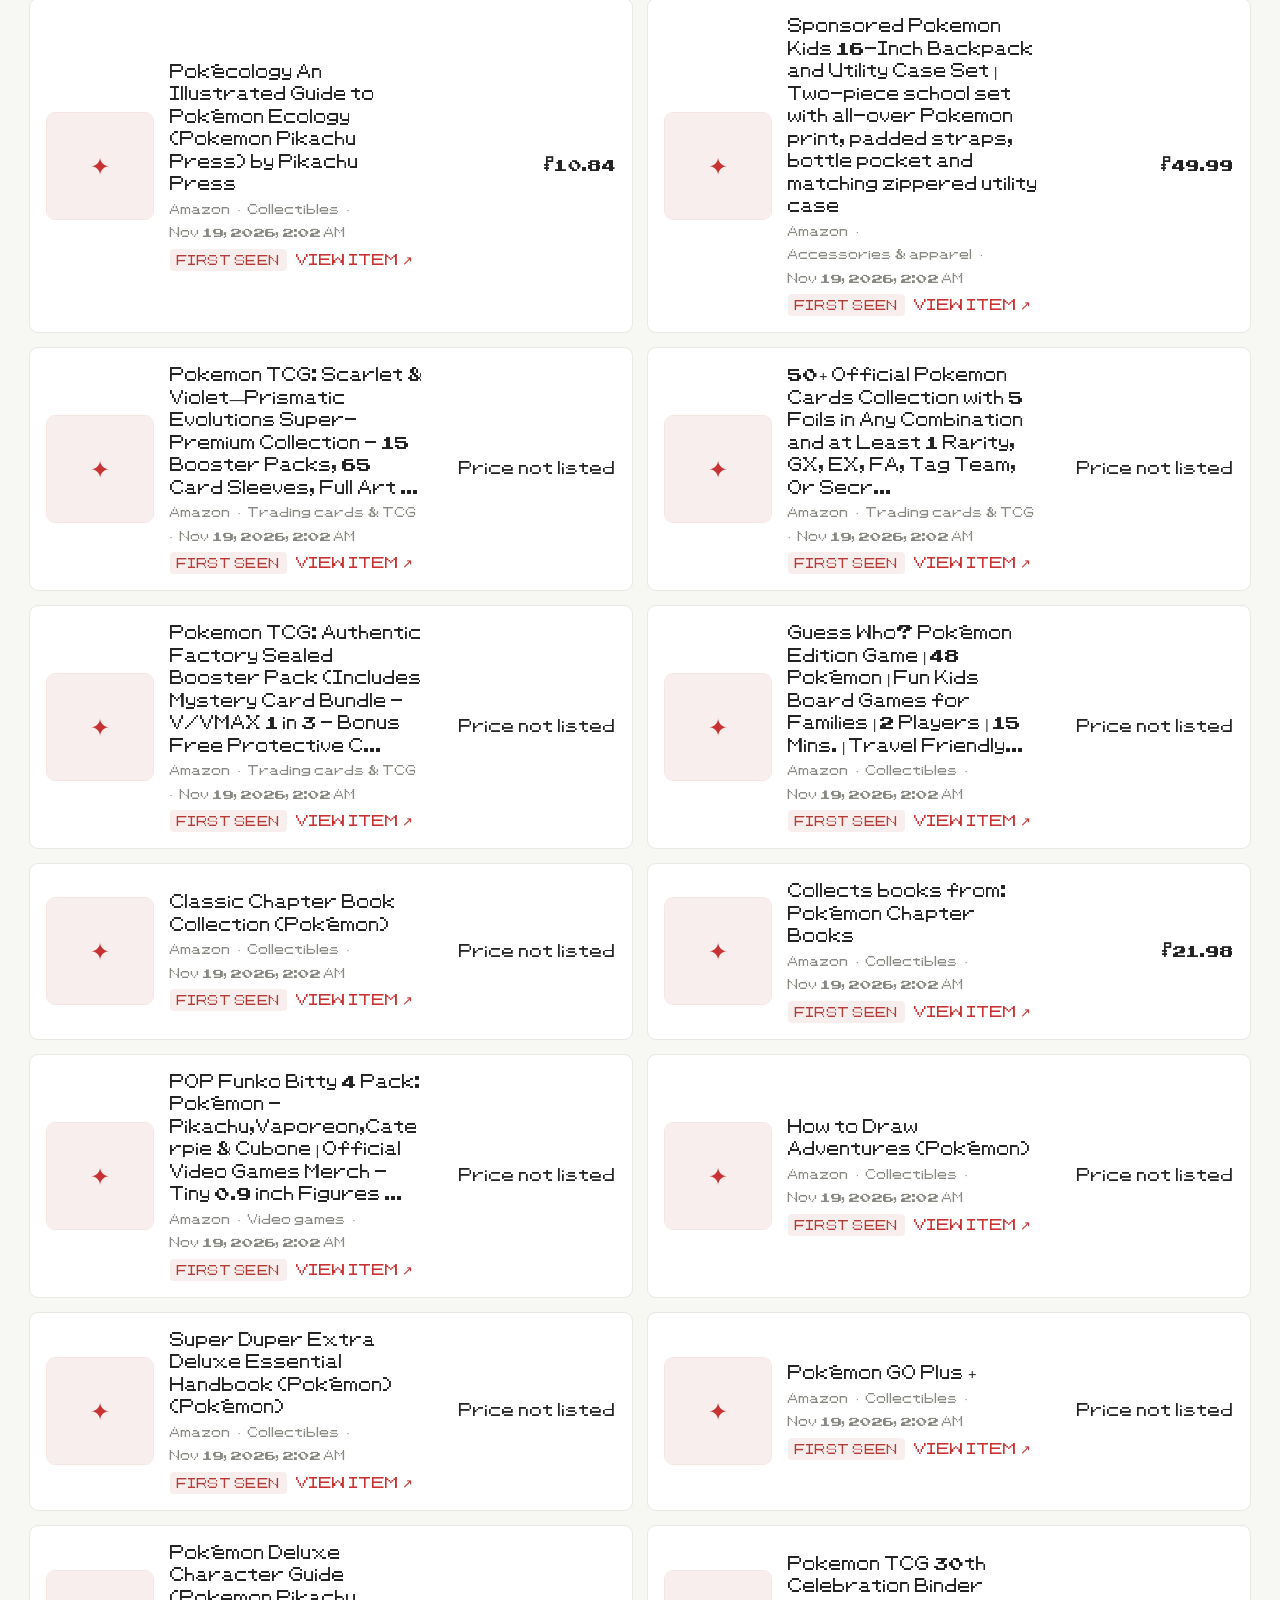
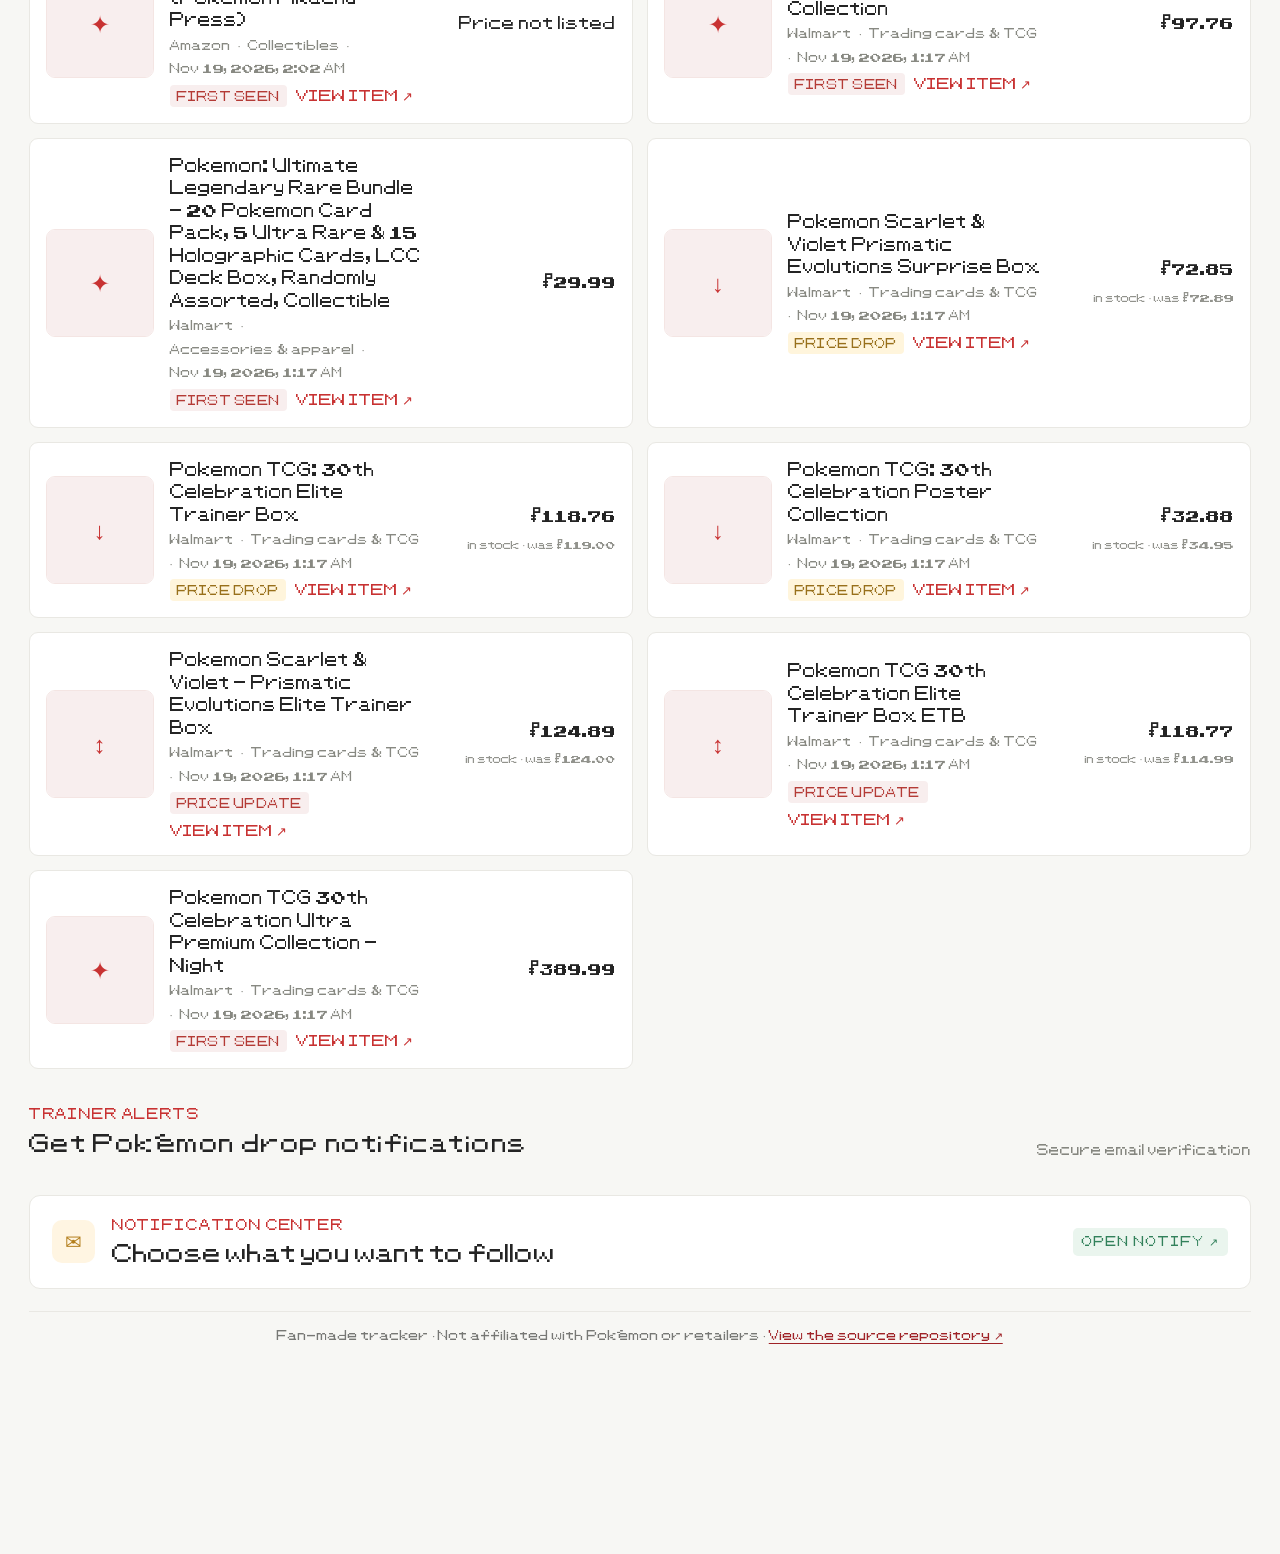
==== commit 22ee8c0e: "Install or update PokeDrop Watch" ====
--- a/docs/index.html
+++ b/docs/index.html
@@ -10,6 +10,7 @@
   <link rel="manifest" href="./manifest.webmanifest">
   <link rel="stylesheet" href="./styles.css">
   <link rel="stylesheet" href="./theme-overrides.css">
+  <link rel="stylesheet" href="./source-groups.css">
 </head>
 <body class="page-home">
   <div class="site-shell public-shell" id="top">
@@ -41,20 +42,20 @@
       </section>
 
       <section class="metrics" aria-label="Monitor summary">
-        <article class="metric-card"><span class="metric-label">SOURCES WITH MATCHES</span><strong id="onlineCount">—</strong><span class="metric-caption">sources with parser-recognized Pokémon entries</span></article>
-        <article class="metric-card"><span class="metric-label">LISTINGS SEEN</span><strong id="listingCount">—</strong><span class="metric-caption">across successful scans</span></article>
+        <article class="metric-card"><span class="metric-label">RETAILERS WITH MATCHES</span><strong id="onlineCount">—</strong><span class="metric-caption">retailers whose scheduled route returned current product or news matches</span></article>
+        <article class="metric-card"><span class="metric-label">TRACKED LISTINGS</span><strong id="listingCount">—</strong><span class="metric-caption">unique saved product records across category routes; some may be last-known and stale</span></article>
         <article class="metric-card"><span class="metric-label">NEW ALERTS</span><strong id="alertCount">0</strong><span class="metric-caption">recently detected</span></article>
       </section>
 
       <section class="section-block">
         <div class="section-heading">
           <div><p class="eyebrow">WHERE WE'RE LOOKING</p><h2>Watchlist sources</h2></div>
-          <span class="section-note" id="sourceCount">8 configured</span>
+          <span class="section-note" id="sourceCount">Retailers and category routes</span>
         </div>
         <div id="sourceGrid" class="source-grid">
-          <div class="empty-state">Source status will appear after the first scan.</div>
+          <div class="empty-state">Source status will appear after the first scheduled scan.</div>
         </div>
-        <p class="fine-print">MATCHES means the parser recognized Pokémon entries. NO MATCH means the page responded but its product markup was not recognized; it does not mean the retailer has no stock. ISSUE means the request failed. <a href="./SOURCE_HEALTH.html">How it works ↗</a></p>
+        <p class="fine-print">MATCHES means the parser recognized Pokémon entries. PARTIAL means a route was blocked, failed, or needed a fallback. COOLDOWN means no request was made because the retailer is in a shared retry pause. SCHEDULED means the route is due in a later rotation interval. NO MATCH means the checked pages did not yield recognized entries; it does not mean the retailer has no stock. ISSUE means all checked routes failed. <a href="./RETAILER_SCAN_HEALTH.html">Scan route guide ↗</a></p>
       </section>
 
       <section class="section-block alerts-section" id="alerts">
@@ -93,6 +94,7 @@
             <label class="exact-match-control"><input id="exactMatch" type="checkbox"> Exact title</label>
           </div>
           <p id="feedExplanation" class="feed-explanation">New items have a published release date within 30 days. First seen means the monitor discovered a listing but its release date is outside that window or unavailable.</p>
+          <p class="fine-print freshness-note">Distinct category/search routes rotate one per retailer each 15-minute scan, so a retailer with several routes is checked across successive intervals. SCHEDULED routes were not requested this interval; their last-known records are not live stock confirmations. Records from PARTIAL, COOLDOWN, NO MATCH, or ISSUE routes may also be outdated.</p>
         </div>
         <div id="alertList" class="alert-list"><div class="empty-state large-empty"><span class="empty-ball">◉</span><strong>No alerts yet</strong><span>After the next scan, verified stock and price changes will appear here.</span></div></div>
       </section>
@@ -130,5 +132,6 @@
   <div id="toast" class="toast" role="status" aria-live="polite"></div>
   <script src="./app.js" defer></script>
   <script src="./page-enhancements.js" defer></script>
+  <script src="./source-groups.js" defer></script>
 </body>
 </html>
--- a/docs/source-groups.css
+++ b/docs/source-groups.css
@@ -0,0 +1,66 @@
+/* Retailer-level source cards with independently visible category route health. */
+.source-retailer-card {
+  min-width: 0;
+  padding: 15px;
+  border: 1px solid var(--line);
+  border-radius: 10px;
+  background: #fff;
+  display: flex;
+  flex-direction: column;
+  gap: 12px;
+}
+.source-retailer-heading,
+.source-route-heading {
+  display: flex;
+  align-items: flex-start;
+  justify-content: space-between;
+  gap: 9px;
+  min-width: 0;
+}
+.source-retailer-identity,
+.source-route-identity { min-width: 0; }
+.source-retailer-name { font-size: 16px; line-height: 1.4; font-weight: 700; overflow-wrap: anywhere; }
+.source-retailer-kind,
+.source-route-kind {
+  margin-top: 4px;
+  color: #898a84;
+  font-size: 10px;
+  line-height: 1.4;
+  letter-spacing: .04em;
+  text-transform: uppercase;
+}
+.source-retailer-routes { display: flex; flex-direction: column; min-width: 0; }
+.source-route-row { min-width: 0; padding: 10px 0 0; border-top: 1px solid #efeee9; }
+.source-route-row + .source-route-row { margin-top: 9px; }
+.source-route-name { font-size: 13px; line-height: 1.4; font-weight: 700; overflow-wrap: anywhere; }
+.source-route-kind { margin-top: 2px; font-size: 9px; }
+.source-route-heading .source-state { flex: 0 0 auto; }
+.source-state.warn { background: #fff5df; color: #946a16; }
+.source-state.neutral { background: #f0f0ed; color: #73746f; }
+.source-route-bottom {
+  display: flex;
+  align-items: flex-start;
+  justify-content: space-between;
+  gap: 9px;
+  margin-top: 7px;
+  color: #85867f;
+  font-size: 10px;
+  line-height: 1.5;
+}
+.source-route-bottom span { min-width: 0; overflow-wrap: anywhere; }
+.source-route-bottom a { flex: 0 0 auto; white-space: nowrap; color: var(--red); font-weight: 700; }
+@media (min-width: 900px) {
+  .source-retailer-card { padding: 17px; }
+  .source-retailer-name { font-size: 17px; }
+  .source-route-name { font-size: 14px; }
+  .source-route-bottom { font-size: 11px; }
+}
+@media (max-width: 700px) {
+  .source-retailer-card { padding: 12px; }
+  .source-retailer-name { font-size: 14px; }
+  .source-retailer-kind { font-size: 9px; }
+  .source-route-name { font-size: 12px; }
+  .source-route-bottom { font-size: 9px; }
+}
+
+.freshness-note { margin: 0 0 12px; }
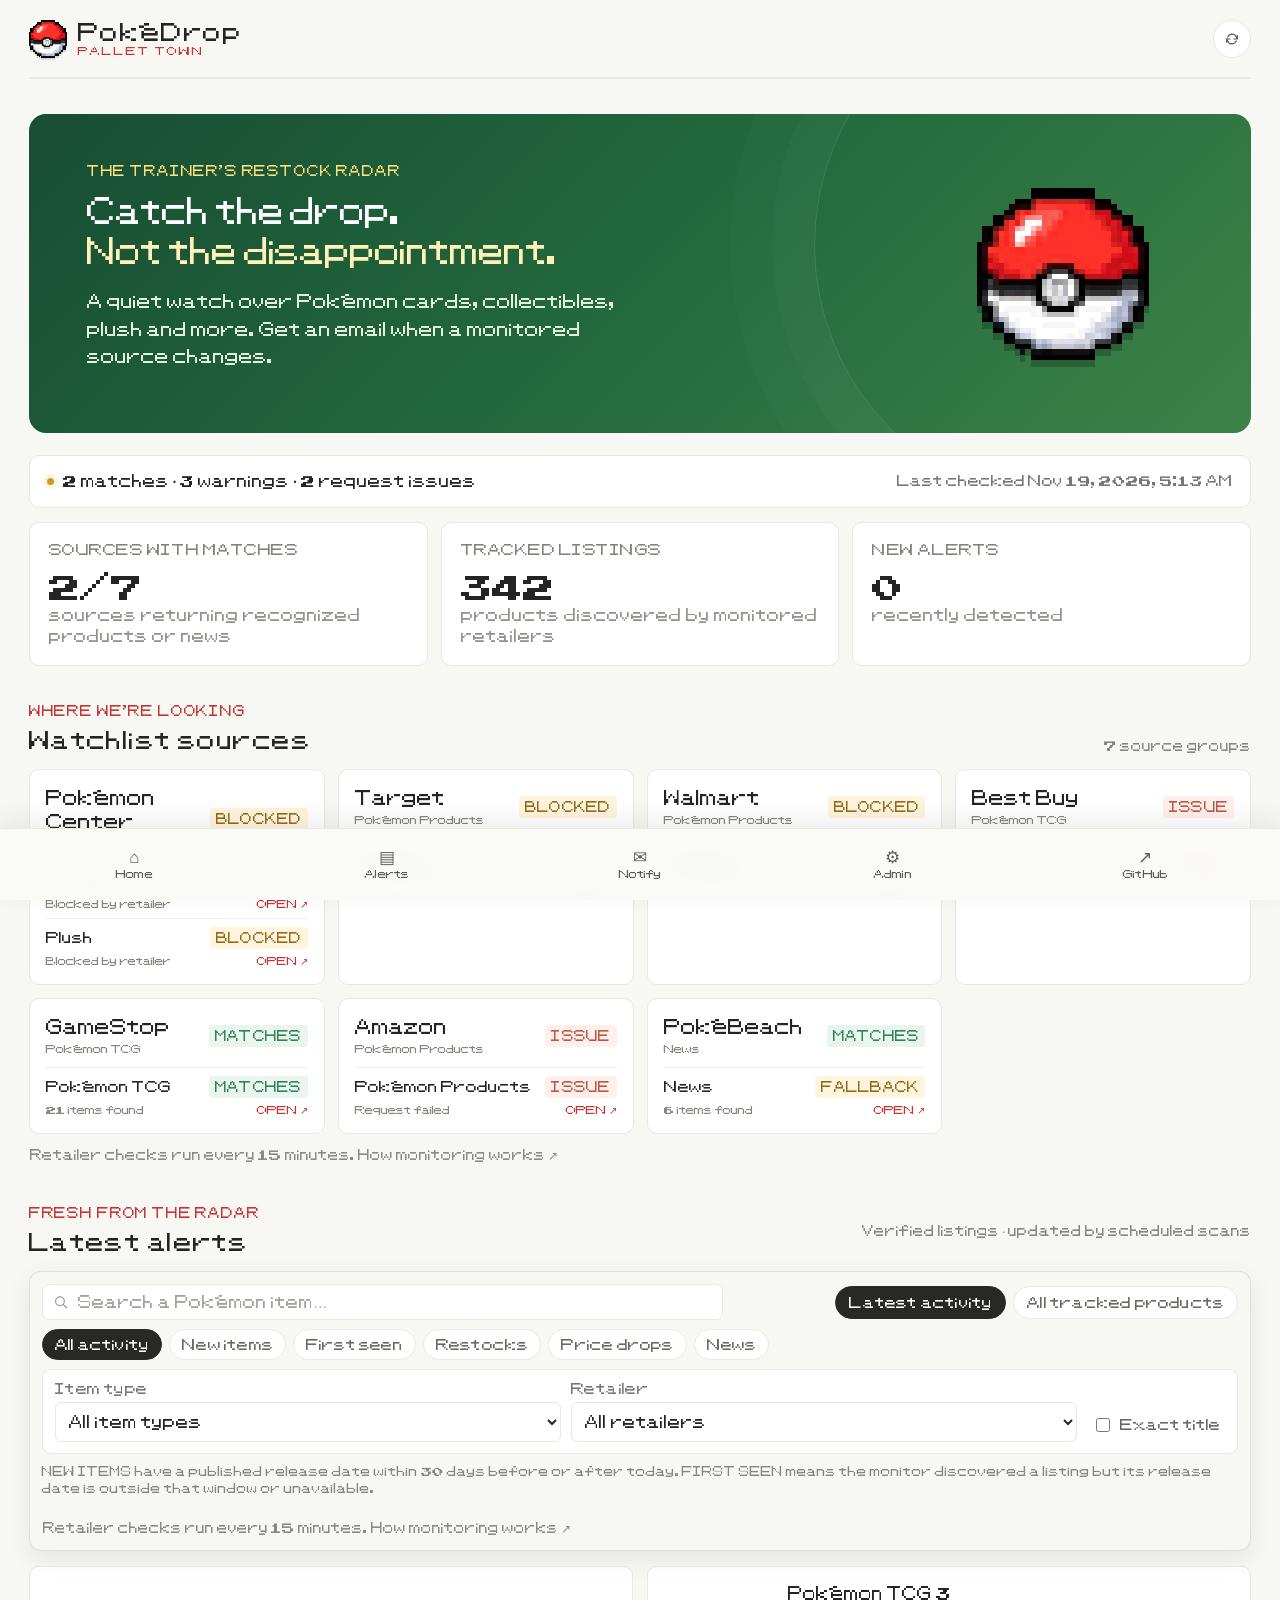
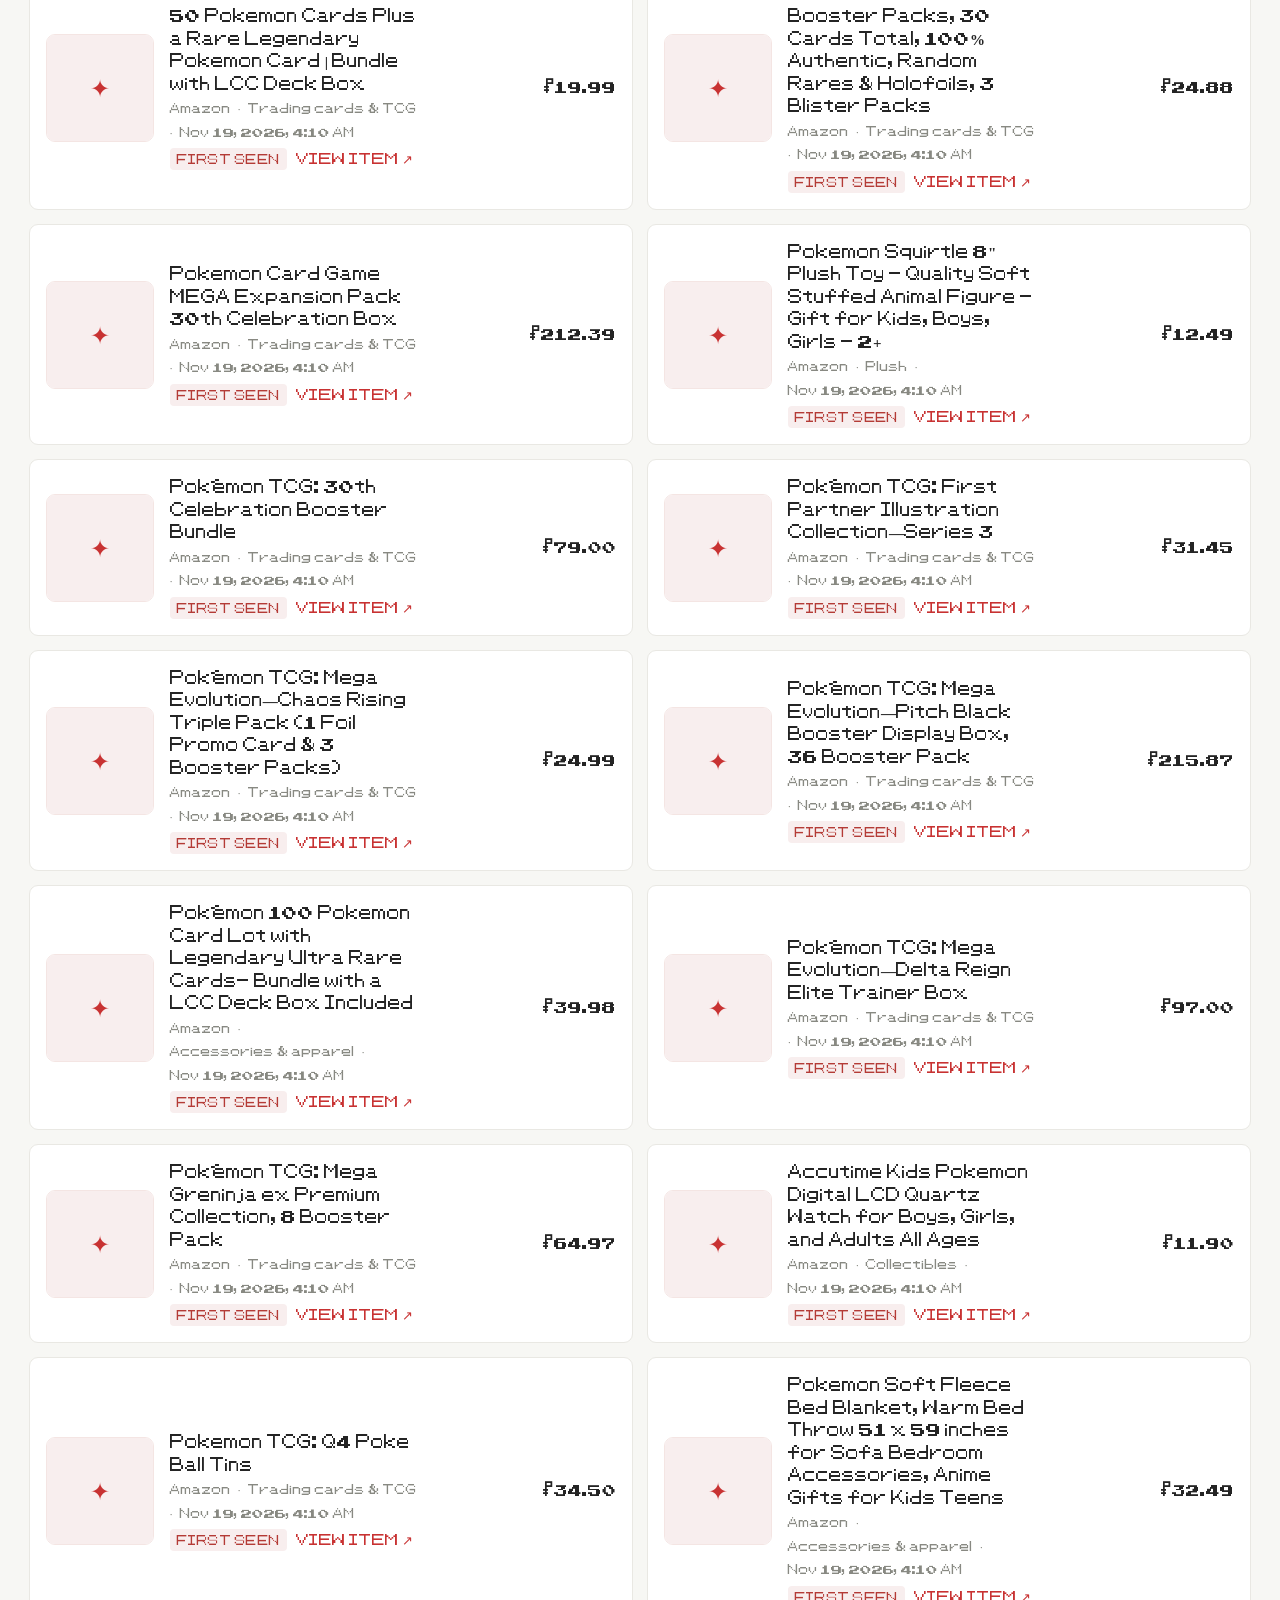
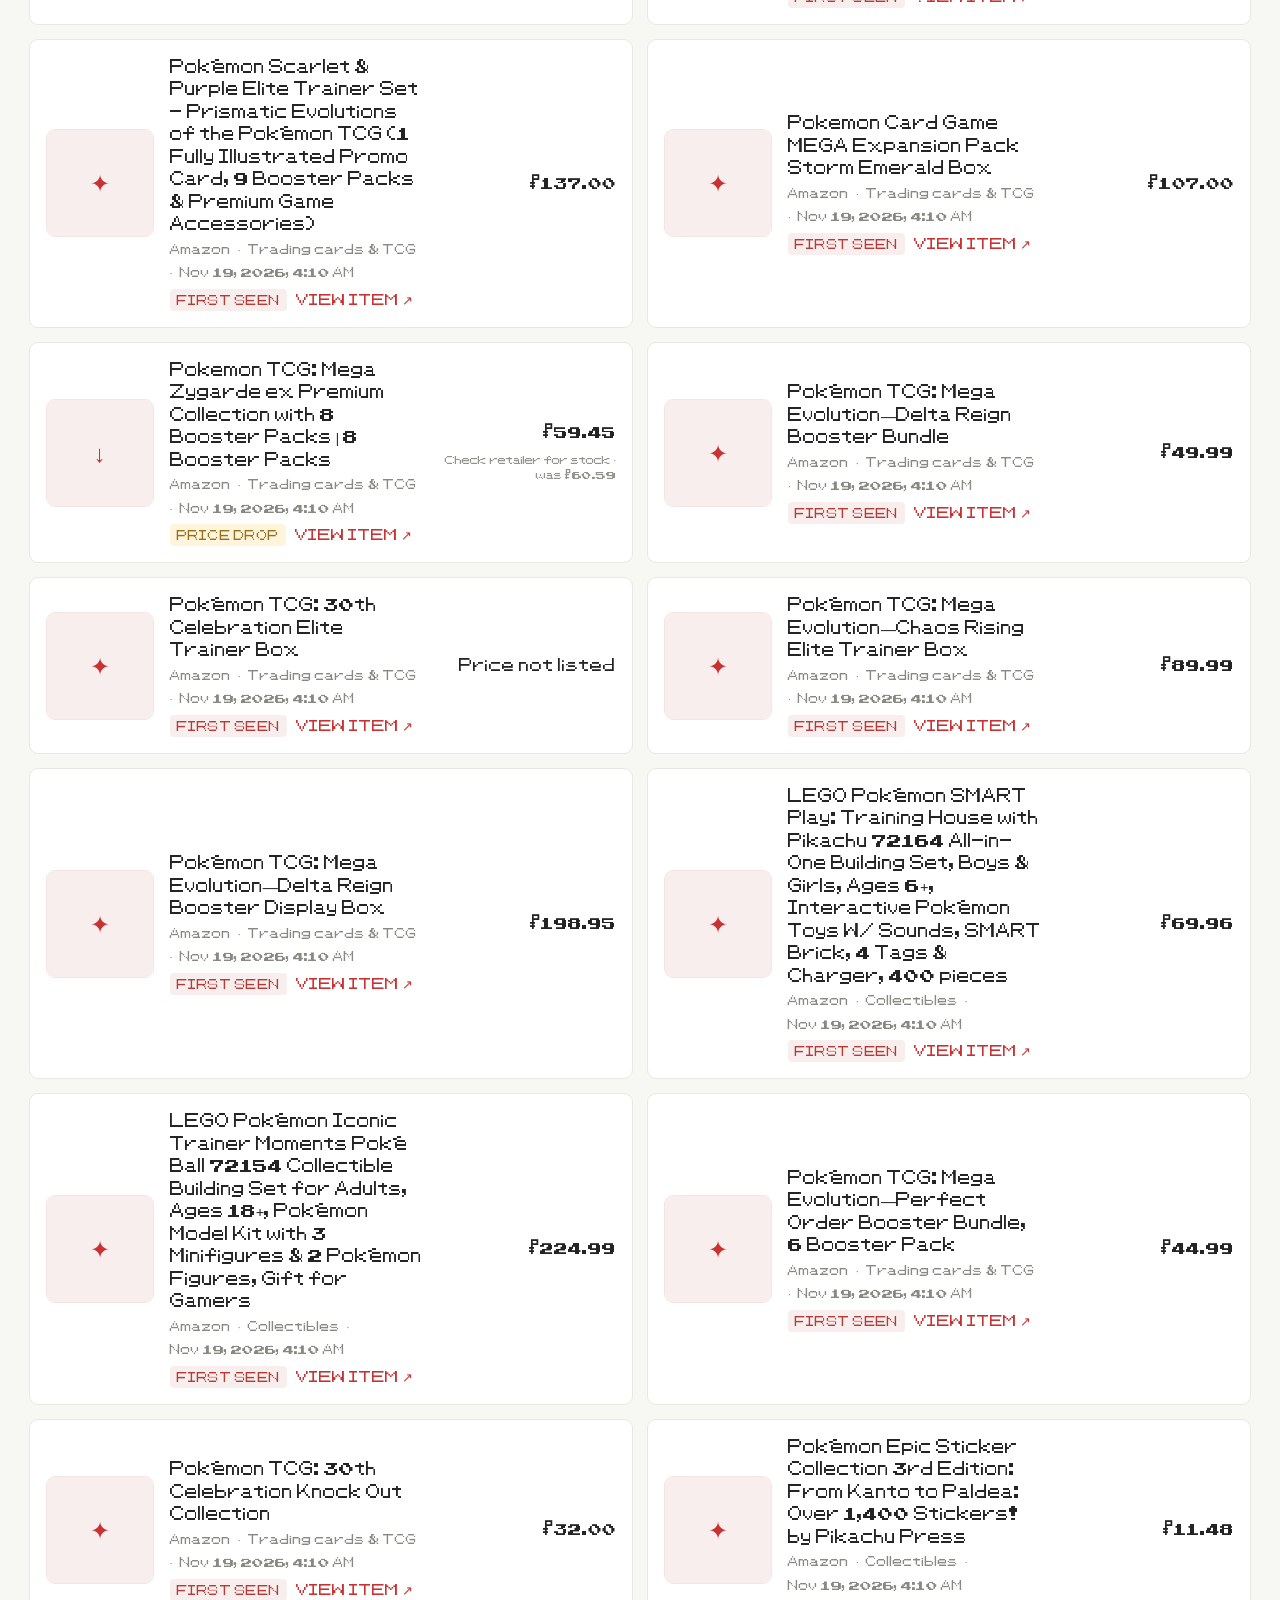
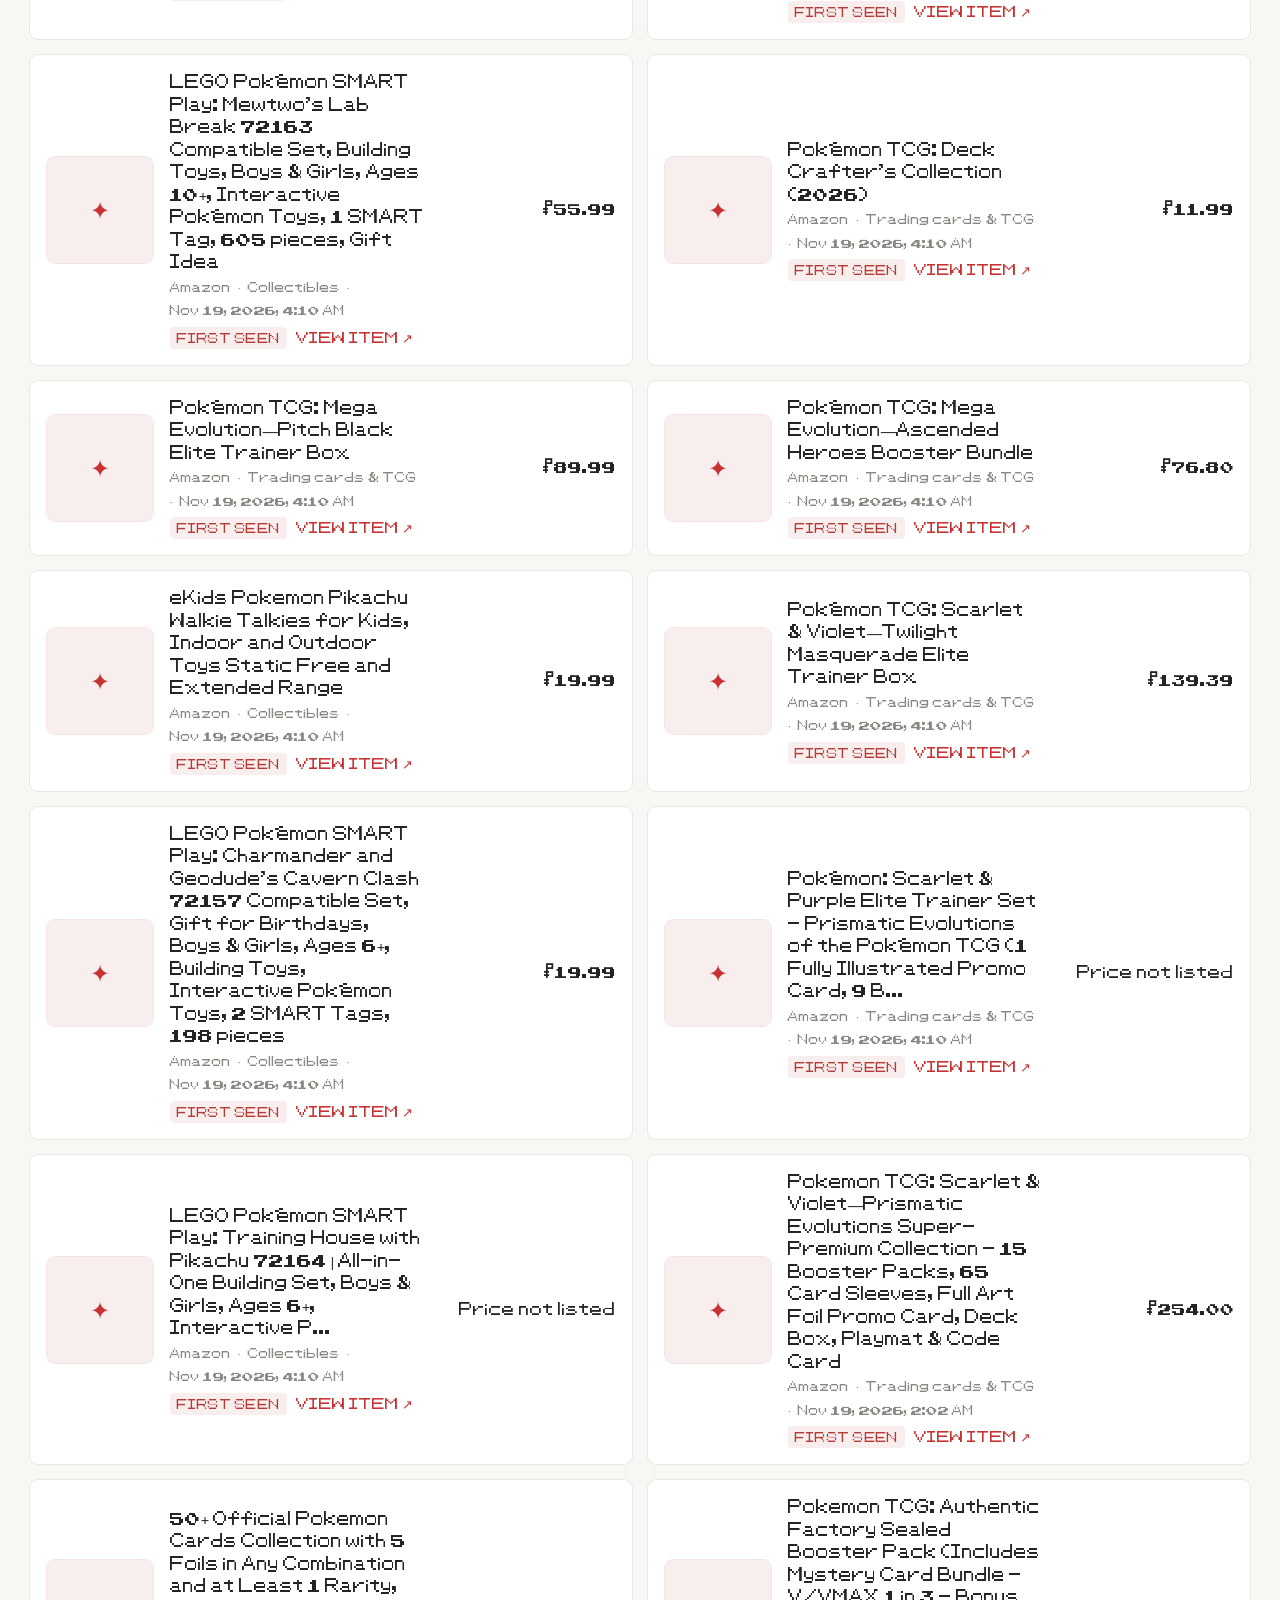
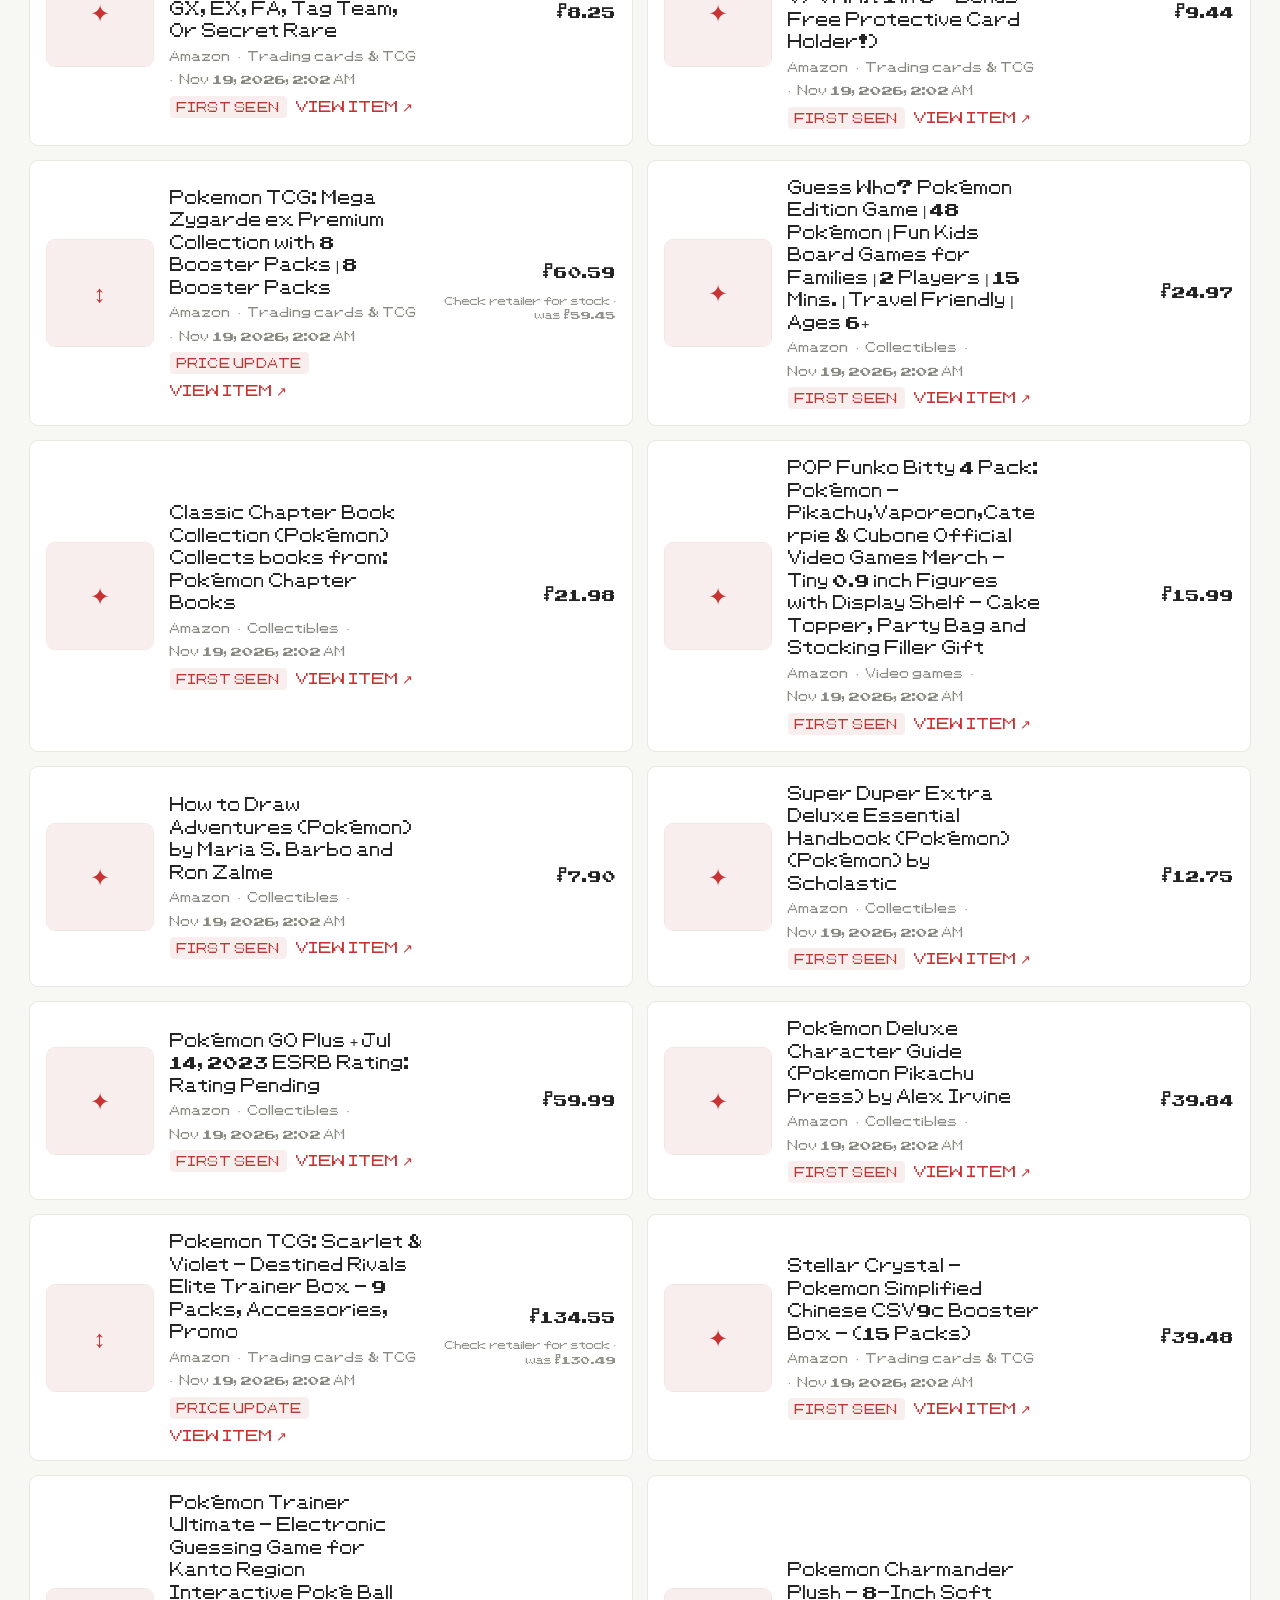
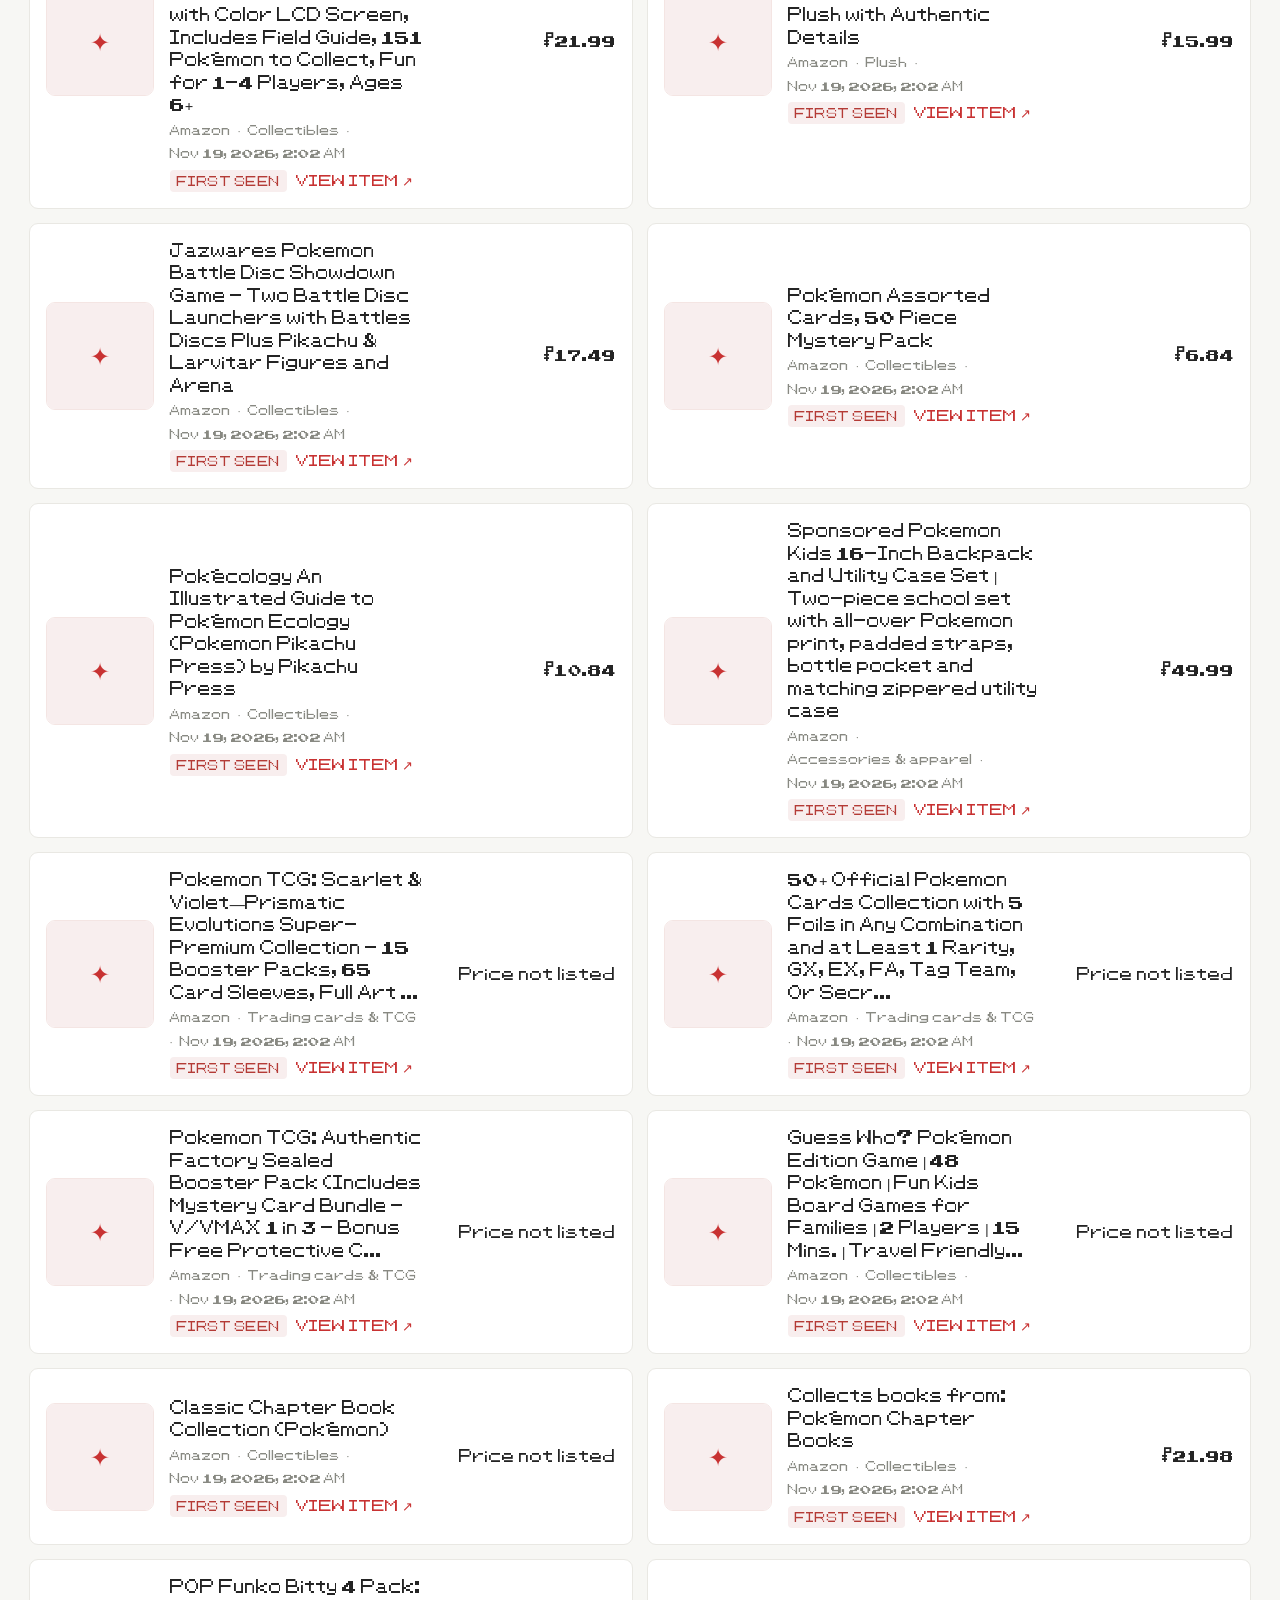
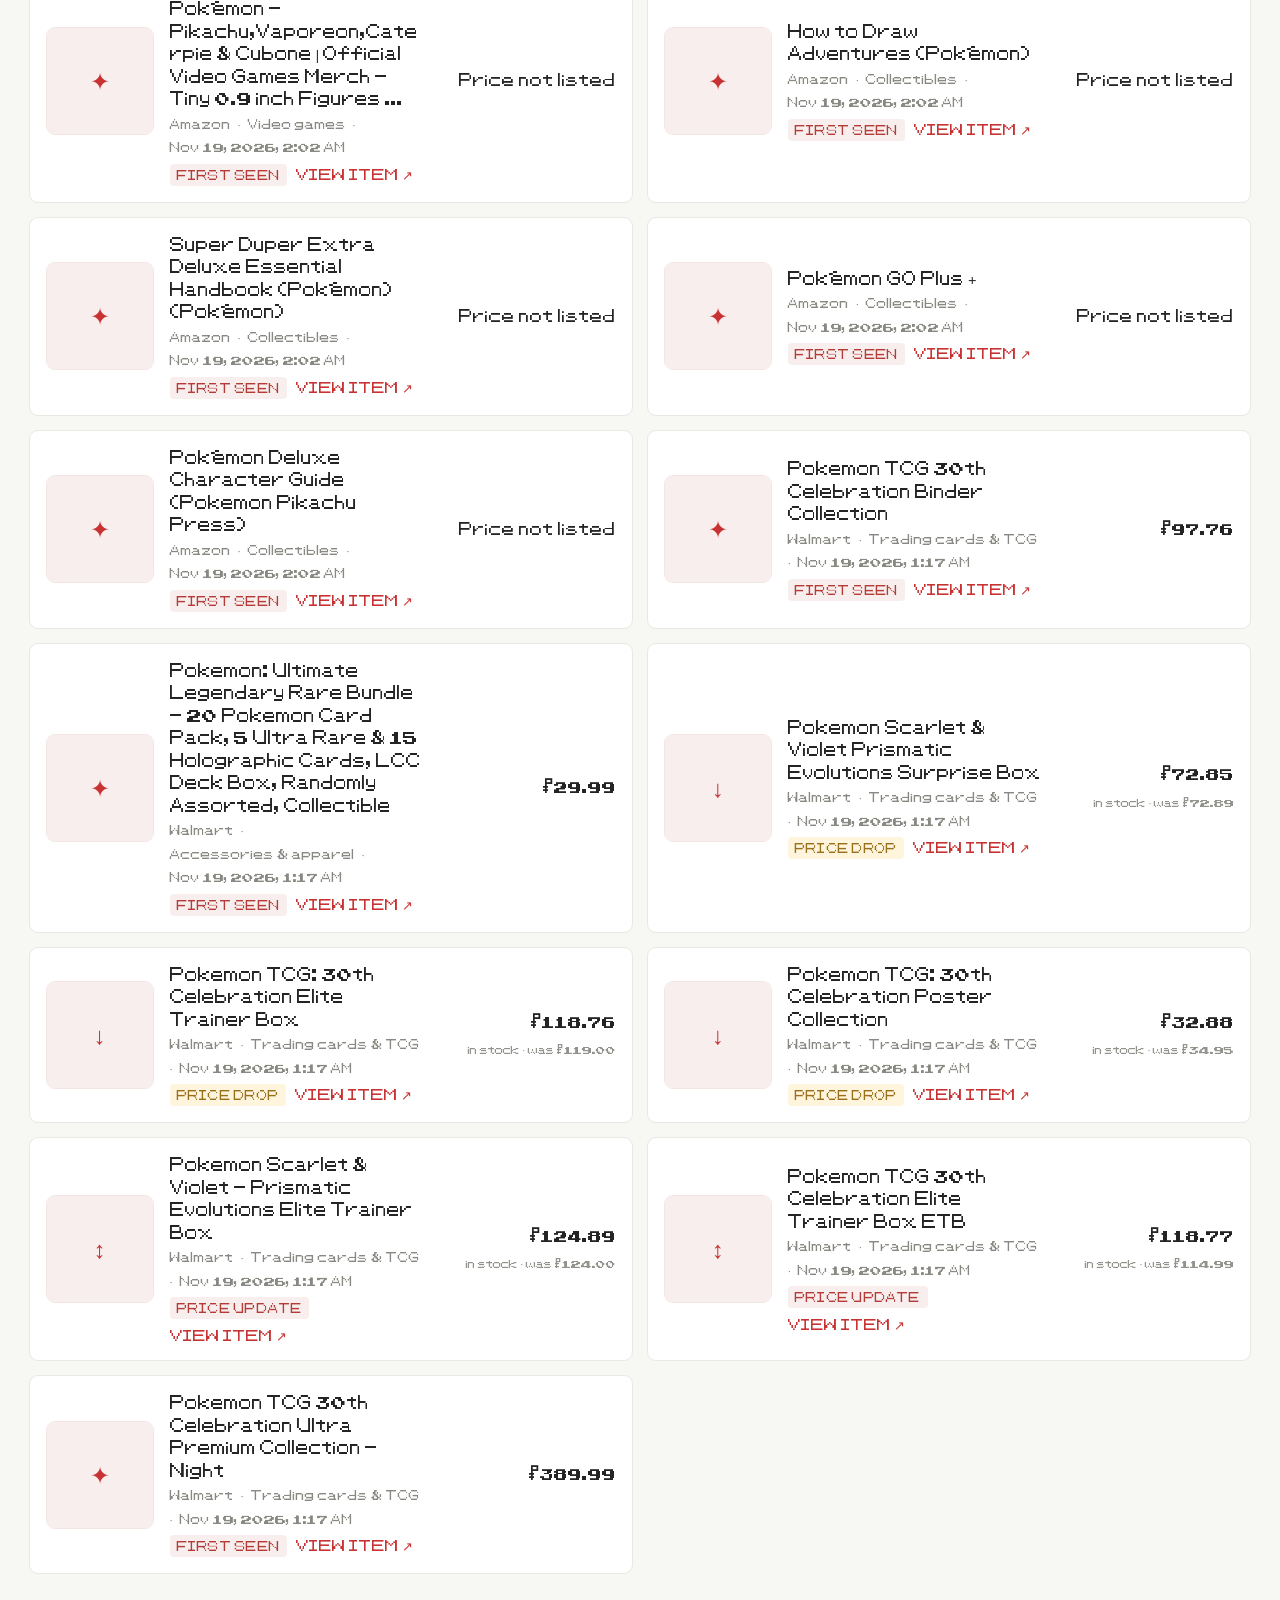
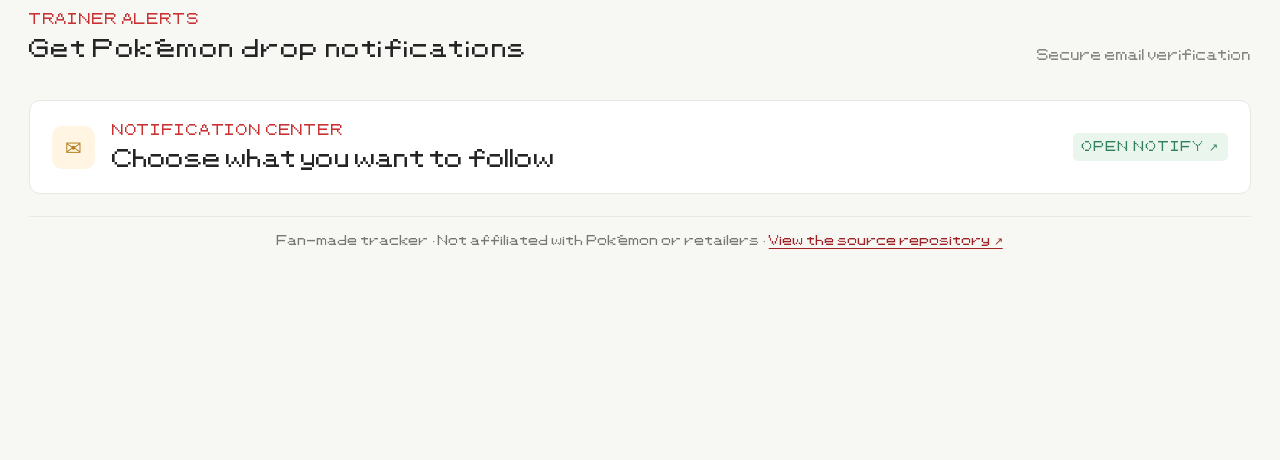
==== commit 257e401d: "Install or update PokeDrop Watch" ====
--- a/docs/index.html
+++ b/docs/index.html
@@ -42,20 +42,20 @@
       </section>
 
       <section class="metrics" aria-label="Monitor summary">
-        <article class="metric-card"><span class="metric-label">RETAILERS WITH MATCHES</span><strong id="onlineCount">—</strong><span class="metric-caption">retailers whose scheduled route returned current product or news matches</span></article>
-        <article class="metric-card"><span class="metric-label">TRACKED LISTINGS</span><strong id="listingCount">—</strong><span class="metric-caption">unique saved product records across category routes; some may be last-known and stale</span></article>
+        <article class="metric-card"><span class="metric-label">SOURCES WITH MATCHES</span><strong id="onlineCount">—</strong><span class="metric-caption">sources returning recognized products or news</span></article>
+        <article class="metric-card"><span class="metric-label">TRACKED LISTINGS</span><strong id="listingCount">—</strong><span class="metric-caption">products discovered by monitored retailers</span></article>
         <article class="metric-card"><span class="metric-label">NEW ALERTS</span><strong id="alertCount">0</strong><span class="metric-caption">recently detected</span></article>
       </section>
 
       <section class="section-block">
         <div class="section-heading">
           <div><p class="eyebrow">WHERE WE'RE LOOKING</p><h2>Watchlist sources</h2></div>
-          <span class="section-note" id="sourceCount">Retailers and category routes</span>
+          <span class="section-note" id="sourceCount">Source groups monitored</span>
         </div>
         <div id="sourceGrid" class="source-grid">
           <div class="empty-state">Source status will appear after the first scheduled scan.</div>
         </div>
-        <p class="fine-print">MATCHES means the parser recognized Pokémon entries. PARTIAL means a route was blocked, failed, or needed a fallback. COOLDOWN means no request was made because the retailer is in a shared retry pause. SCHEDULED means the route is due in a later rotation interval. NO MATCH means the checked pages did not yield recognized entries; it does not mean the retailer has no stock. ISSUE means all checked routes failed. <a href="./RETAILER_SCAN_HEALTH.html">Scan route guide ↗</a></p>
+        <p class="fine-print">Retailer checks run every 15 minutes. <a href="./SOURCE_HEALTH.html">How monitoring works ↗</a></p>
       </section>
 
       <section class="section-block alerts-section" id="alerts">
@@ -94,7 +94,7 @@
             <label class="exact-match-control"><input id="exactMatch" type="checkbox"> Exact title</label>
           </div>
           <p id="feedExplanation" class="feed-explanation">New items have a published release date within 30 days. First seen means the monitor discovered a listing but its release date is outside that window or unavailable.</p>
-          <p class="fine-print freshness-note">Distinct category/search routes rotate one per retailer each 15-minute scan, so a retailer with several routes is checked across successive intervals. SCHEDULED routes were not requested this interval; their last-known records are not live stock confirmations. Records from PARTIAL, COOLDOWN, NO MATCH, or ISSUE routes may also be outdated.</p>
+          <p class="fine-print">Retailer checks run every 15 minutes. <a href="./SOURCE_HEALTH.html">How monitoring works ↗</a></p>
         </div>
         <div id="alertList" class="alert-list"><div class="empty-state large-empty"><span class="empty-ball">◉</span><strong>No alerts yet</strong><span>After the next scan, verified stock and price changes will appear here.</span></div></div>
       </section>
--- a/docs/source-groups.css
+++ b/docs/source-groups.css
@@ -1,66 +1,14 @@
-/* Retailer-level source cards with independently visible category route health. */
-.source-retailer-card {
-  min-width: 0;
-  padding: 15px;
-  border: 1px solid var(--line);
-  border-radius: 10px;
-  background: #fff;
-  display: flex;
-  flex-direction: column;
-  gap: 12px;
-}
-.source-retailer-heading,
-.source-route-heading {
-  display: flex;
-  align-items: flex-start;
-  justify-content: space-between;
-  gap: 9px;
-  min-width: 0;
-}
-.source-retailer-identity,
-.source-route-identity { min-width: 0; }
-.source-retailer-name { font-size: 16px; line-height: 1.4; font-weight: 700; overflow-wrap: anywhere; }
-.source-retailer-kind,
-.source-route-kind {
-  margin-top: 4px;
-  color: #898a84;
-  font-size: 10px;
-  line-height: 1.4;
-  letter-spacing: .04em;
-  text-transform: uppercase;
-}
-.source-retailer-routes { display: flex; flex-direction: column; min-width: 0; }
-.source-route-row { min-width: 0; padding: 10px 0 0; border-top: 1px solid #efeee9; }
-.source-route-row + .source-route-row { margin-top: 9px; }
-.source-route-name { font-size: 13px; line-height: 1.4; font-weight: 700; overflow-wrap: anywhere; }
-.source-route-kind { margin-top: 2px; font-size: 9px; }
-.source-route-heading .source-state { flex: 0 0 auto; }
-.source-state.warn { background: #fff5df; color: #946a16; }
-.source-state.neutral { background: #f0f0ed; color: #73746f; }
-.source-route-bottom {
-  display: flex;
-  align-items: flex-start;
-  justify-content: space-between;
-  gap: 9px;
-  margin-top: 7px;
-  color: #85867f;
-  font-size: 10px;
-  line-height: 1.5;
-}
-.source-route-bottom span { min-width: 0; overflow-wrap: anywhere; }
-.source-route-bottom a { flex: 0 0 auto; white-space: nowrap; color: var(--red); font-weight: 700; }
-@media (min-width: 900px) {
-  .source-retailer-card { padding: 17px; }
-  .source-retailer-name { font-size: 17px; }
-  .source-route-name { font-size: 14px; }
-  .source-route-bottom { font-size: 11px; }
-}
-@media (max-width: 700px) {
-  .source-retailer-card { padding: 12px; }
-  .source-retailer-name { font-size: 14px; }
-  .source-retailer-kind { font-size: 9px; }
-  .source-route-name { font-size: 12px; }
-  .source-route-bottom { font-size: 9px; }
-}
-
-.freshness-note { margin: 0 0 12px; }
+.source-retailer-card{min-width:0;padding:14px;border:1px solid var(--line);border-radius:10px;background:#fff;display:flex;flex-direction:column;gap:10px}
+.source-retailer-heading,.source-route-heading{display:flex;align-items:center;justify-content:space-between;gap:9px;min-width:0}
+.source-retailer-name{font-size:16px;line-height:1.4;font-weight:700;overflow-wrap:anywhere}
+.source-retailer-kind{margin-top:3px;color:#85867f;font-size:10px;line-height:1.45}
+.source-retailer-routes{display:flex;flex-direction:column;min-width:0}
+.source-route-row{min-width:0;padding:8px 0 0;border-top:1px solid #efeee9}
+.source-route-row+.source-route-row{margin-top:7px}
+.source-route-name{font-size:12px;line-height:1.4;font-weight:700;overflow-wrap:anywhere}
+.source-route-bottom{display:flex;align-items:center;justify-content:space-between;gap:8px;margin-top:5px;color:#85867f;font-size:10px;line-height:1.4}
+.source-route-bottom span{min-width:0;overflow-wrap:anywhere}
+.source-route-bottom a{flex:0 0 auto;white-space:nowrap;color:var(--red);font-weight:700}
+.source-state.warn{background:#fff5df;color:#946a16}
+@media(min-width:900px){.source-retailer-card{padding:16px}.source-retailer-name{font-size:17px}.source-route-name{font-size:13px}}
+@media(max-width:700px){.source-retailer-card{padding:11px}.source-retailer-name{font-size:14px}.source-route-name{font-size:11px}.source-route-bottom{font-size:9px}}
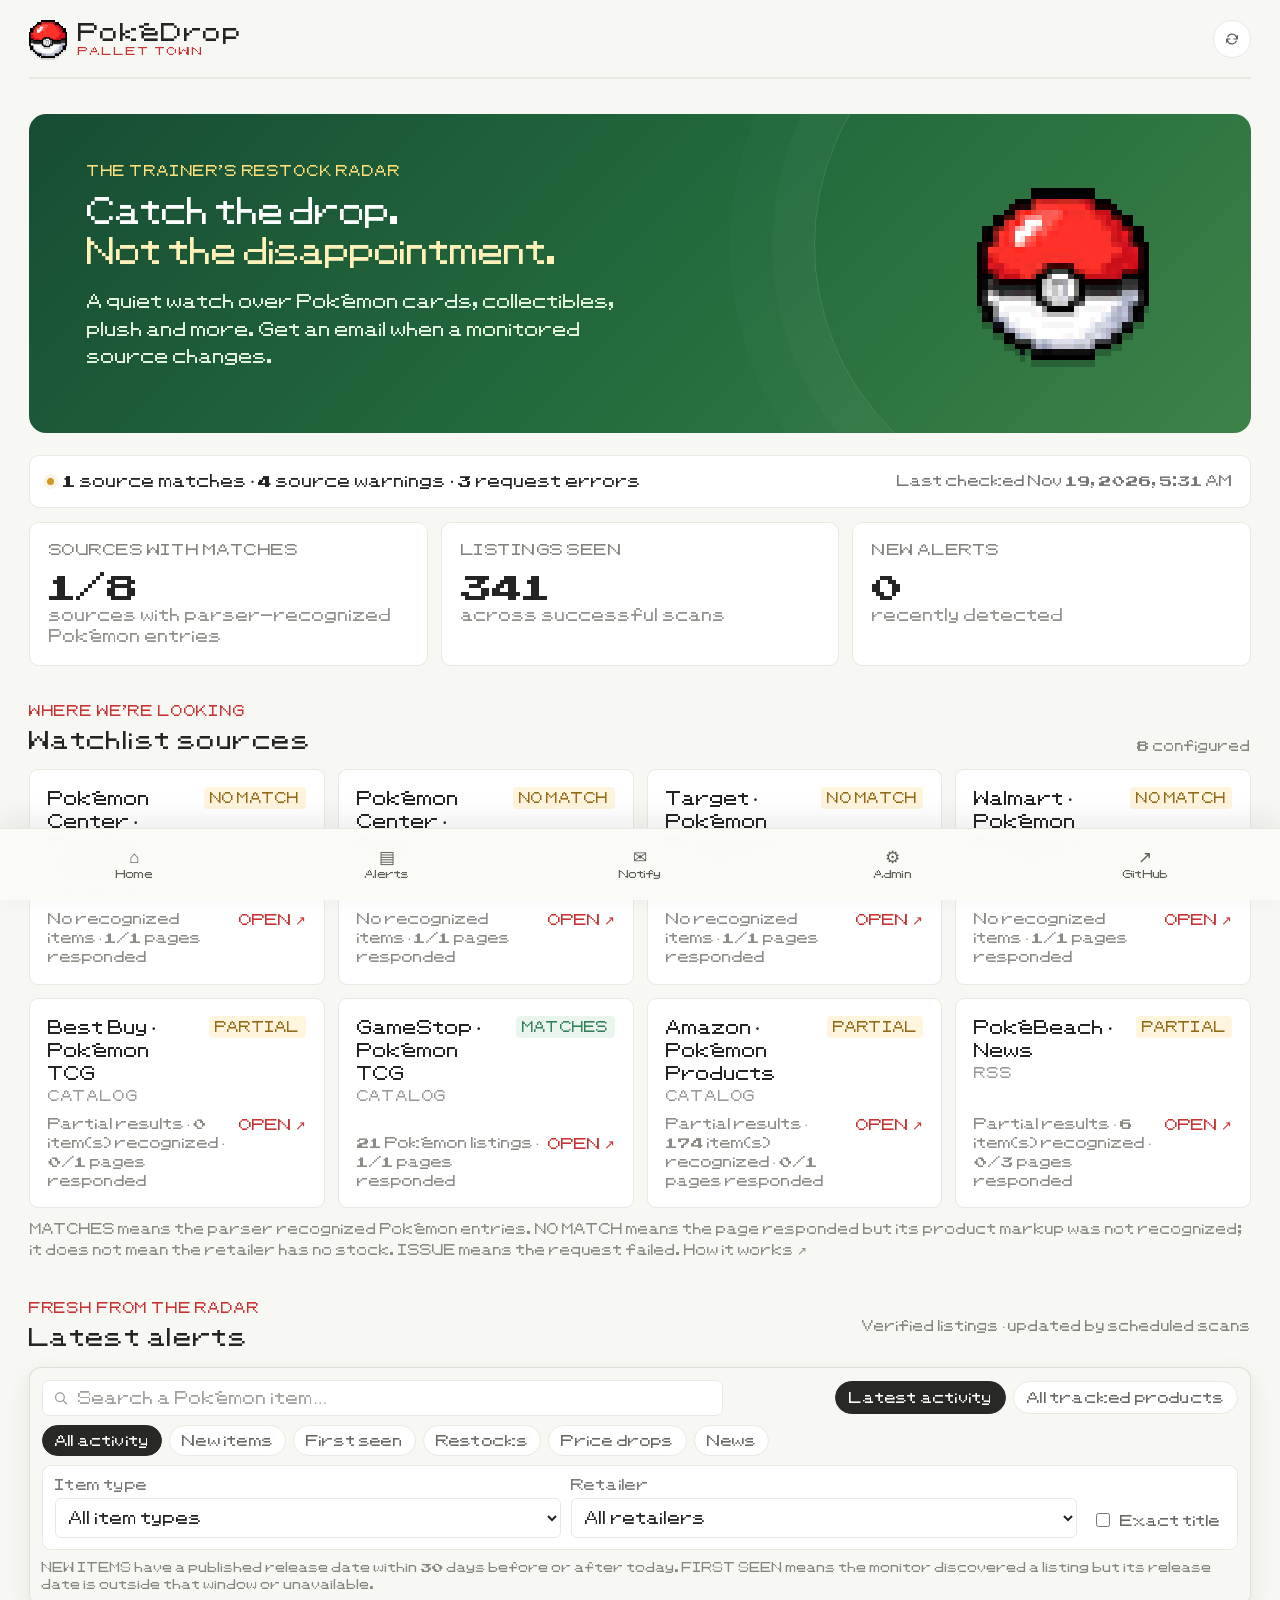
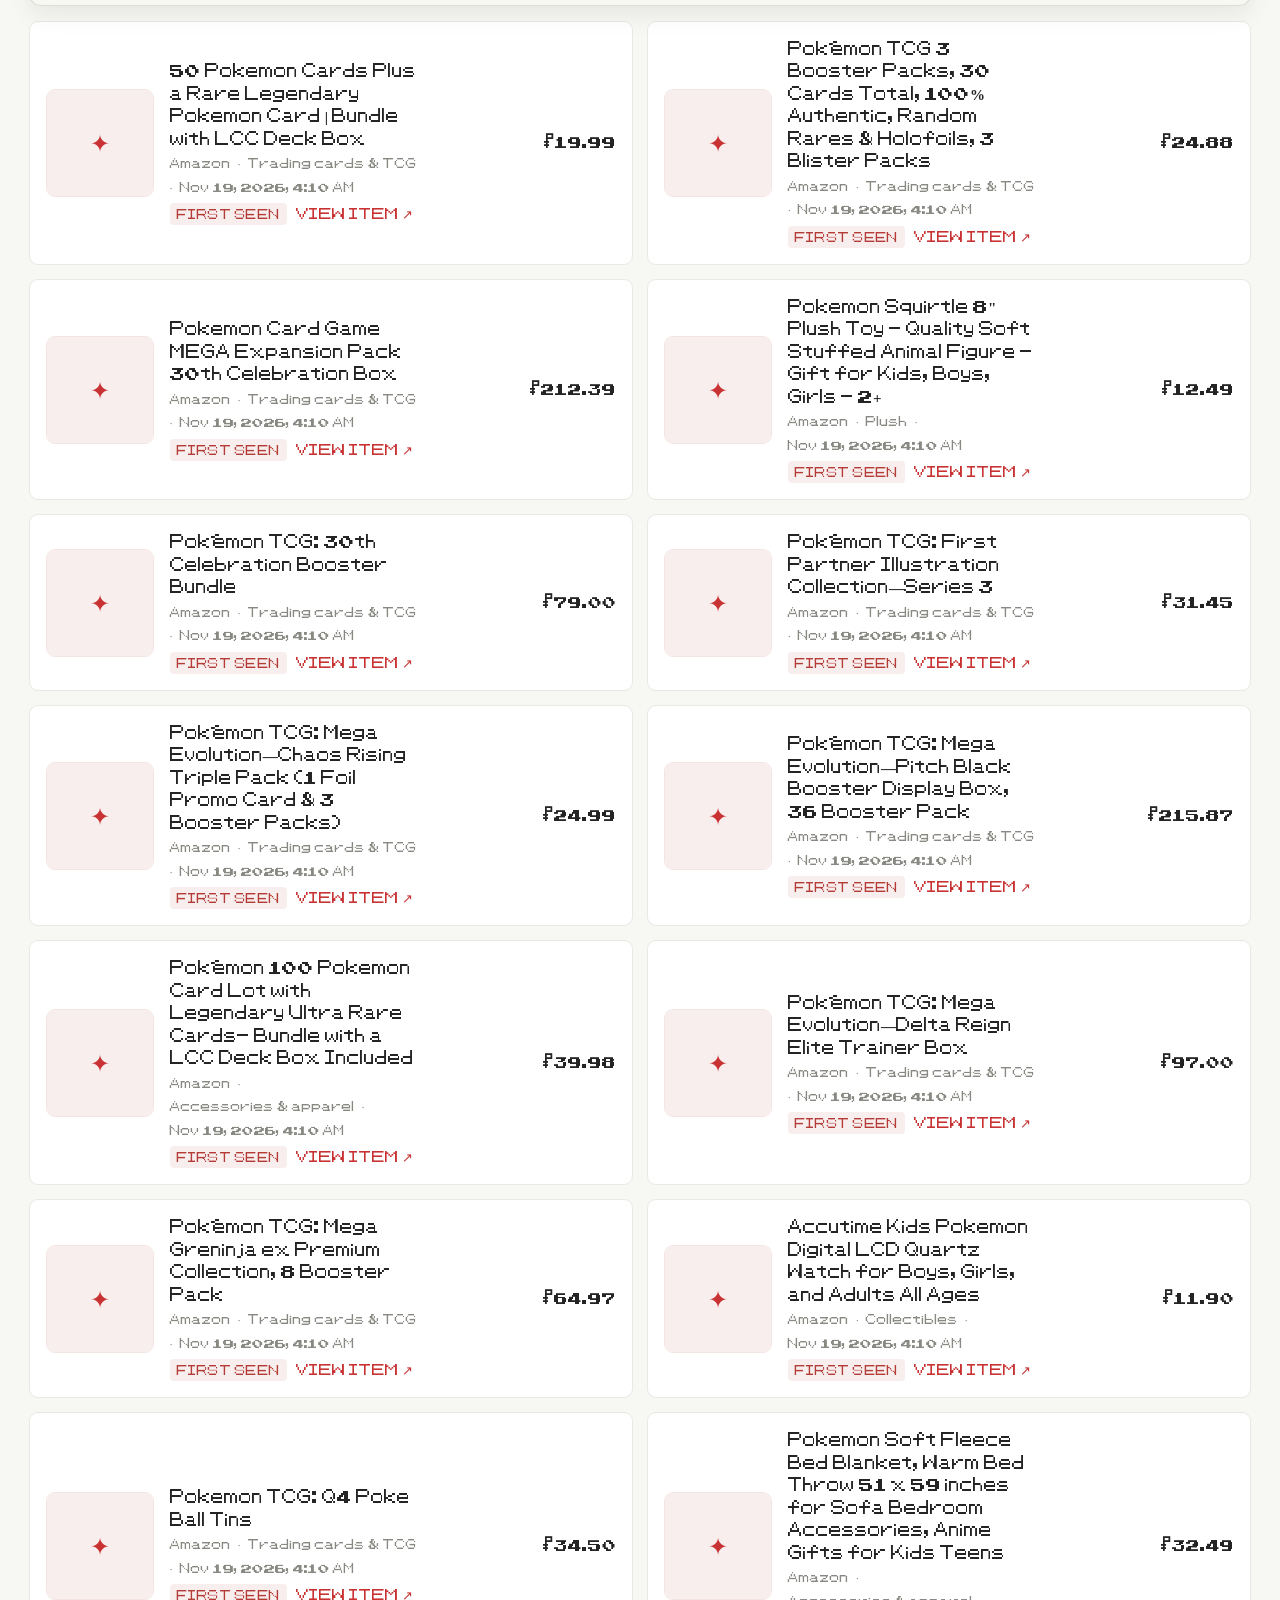
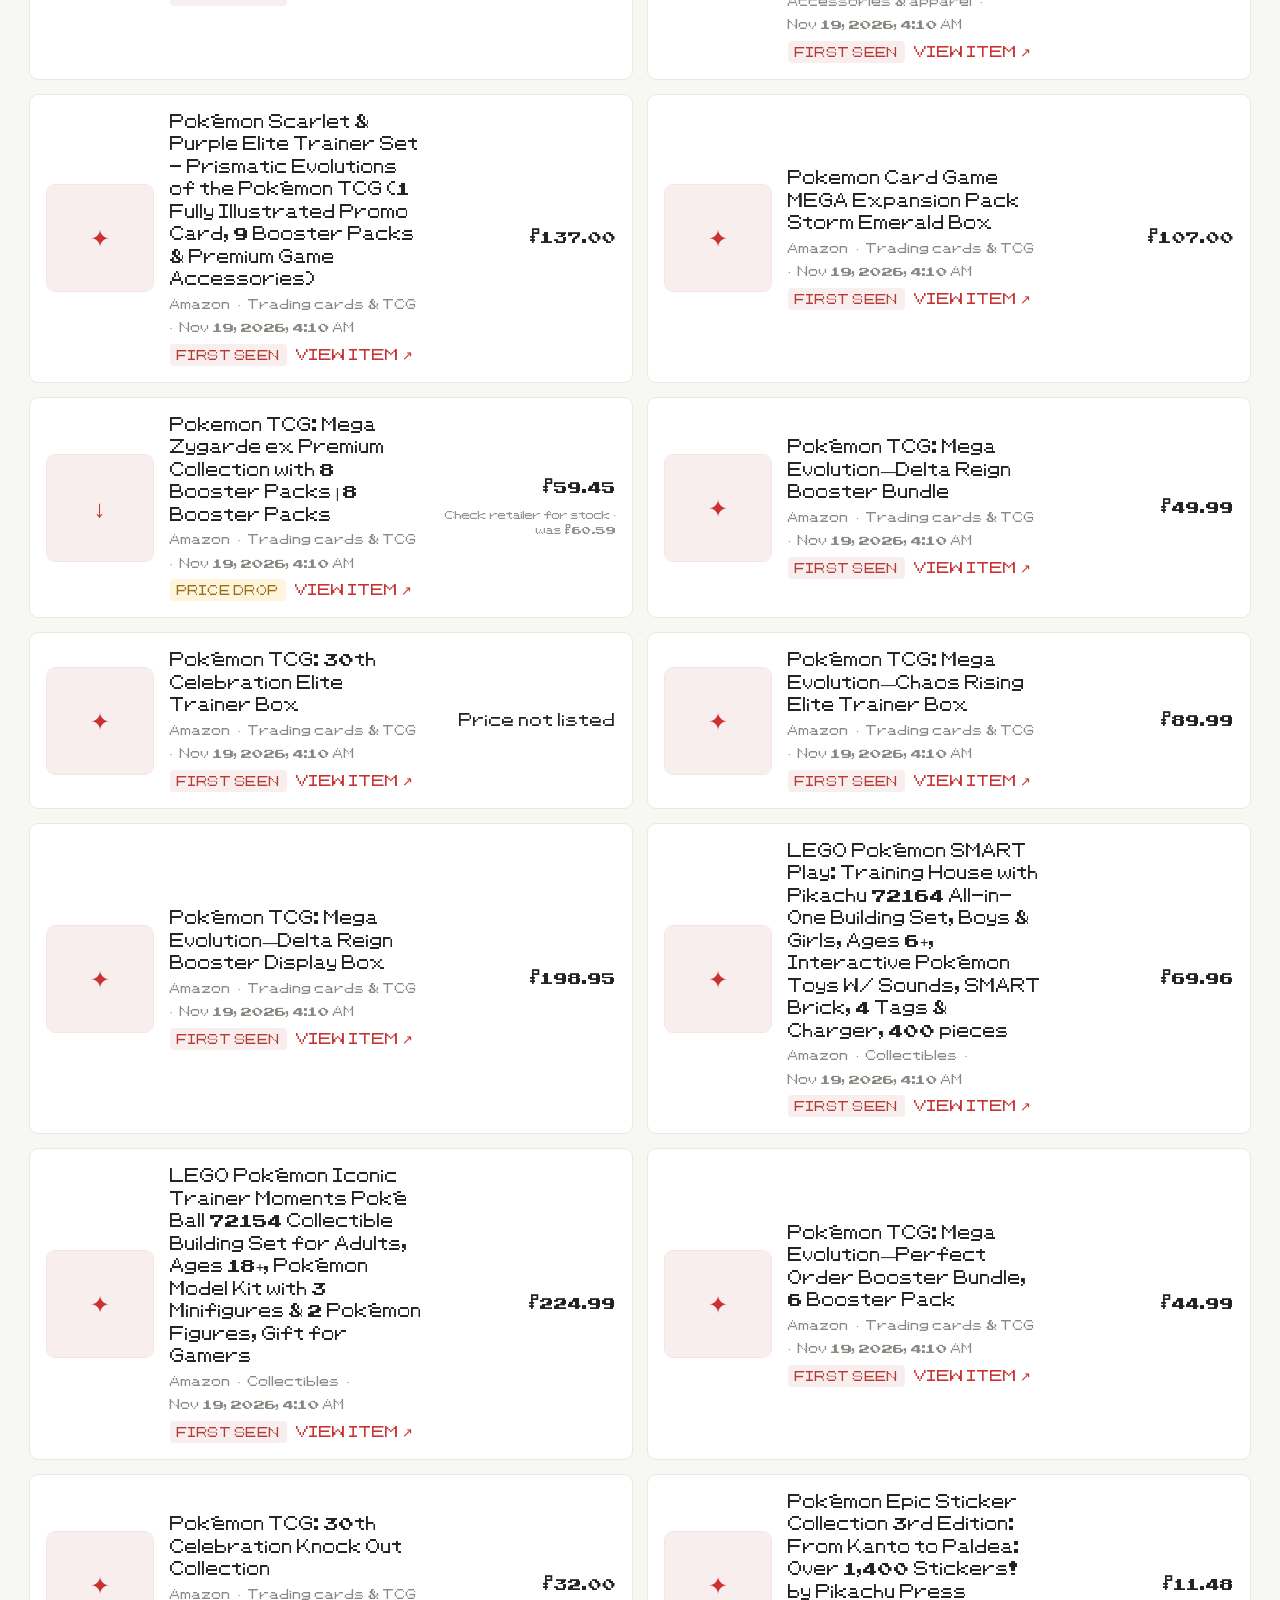
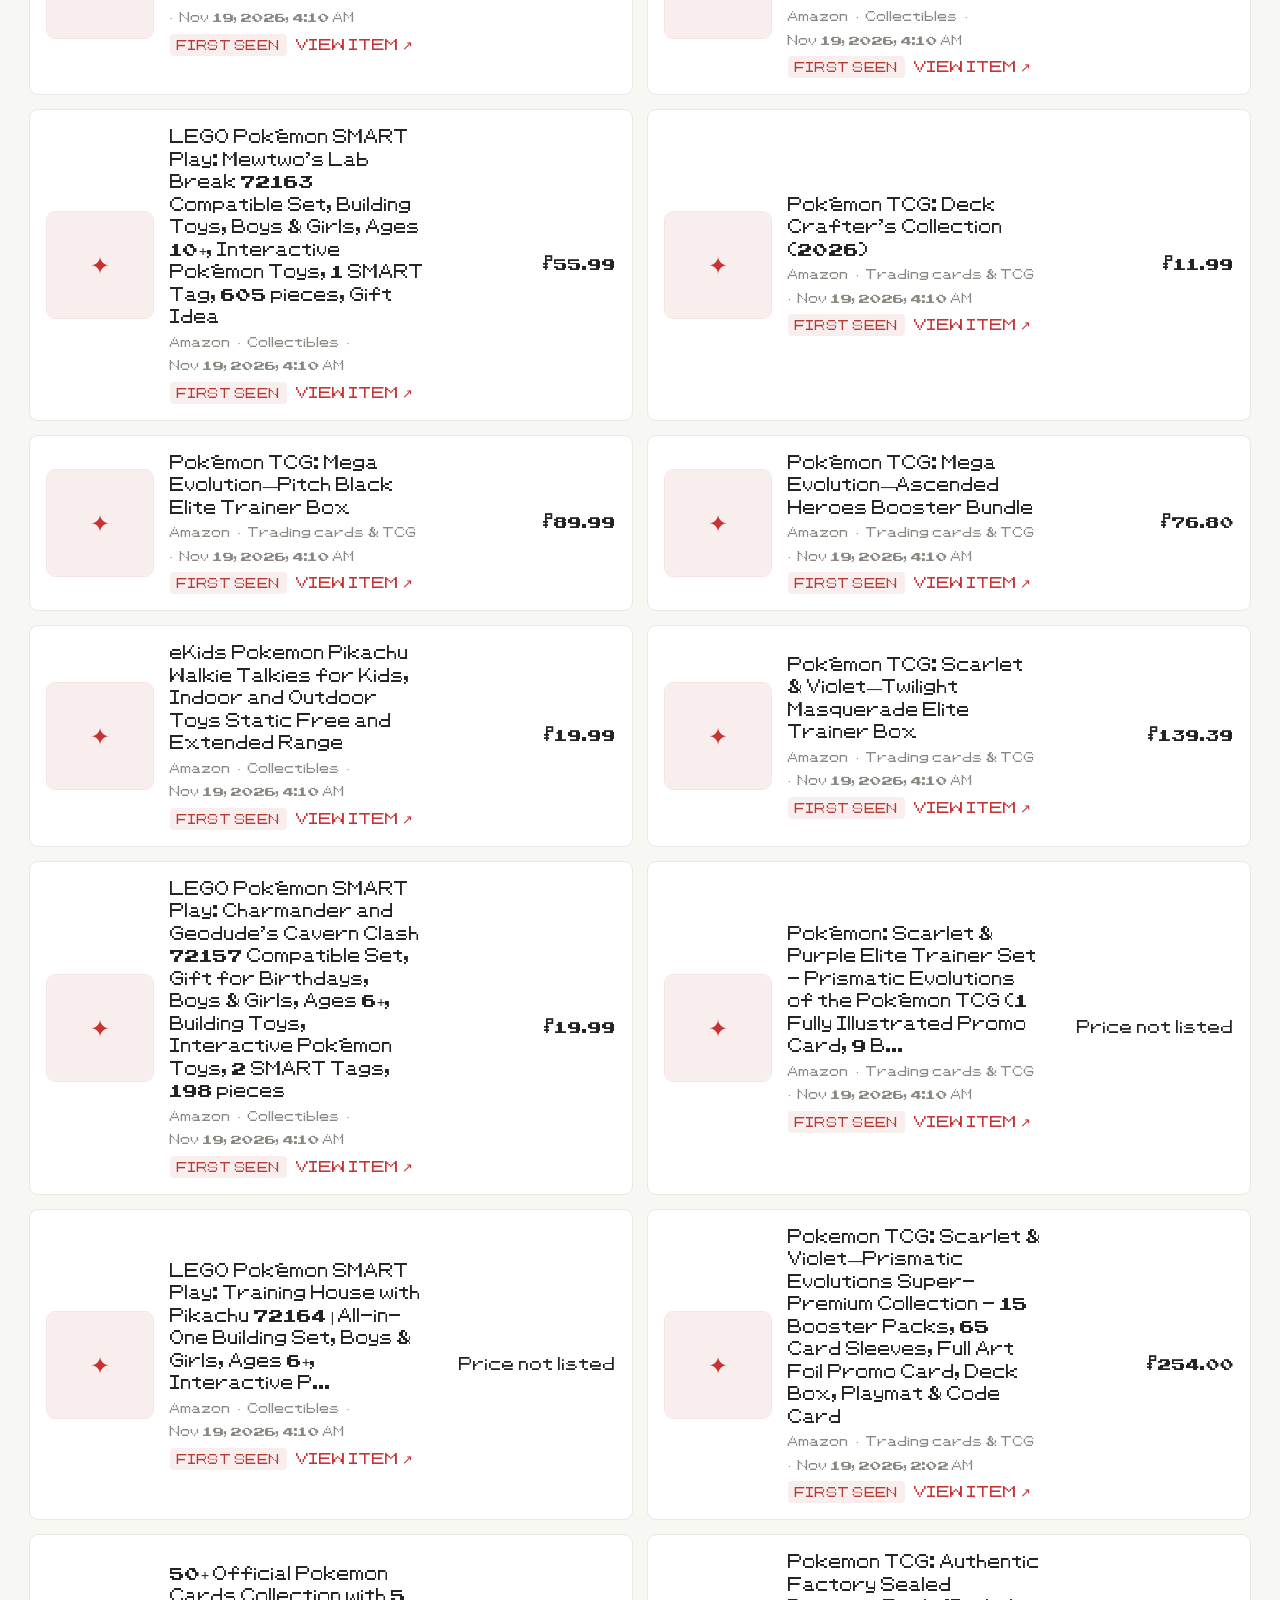
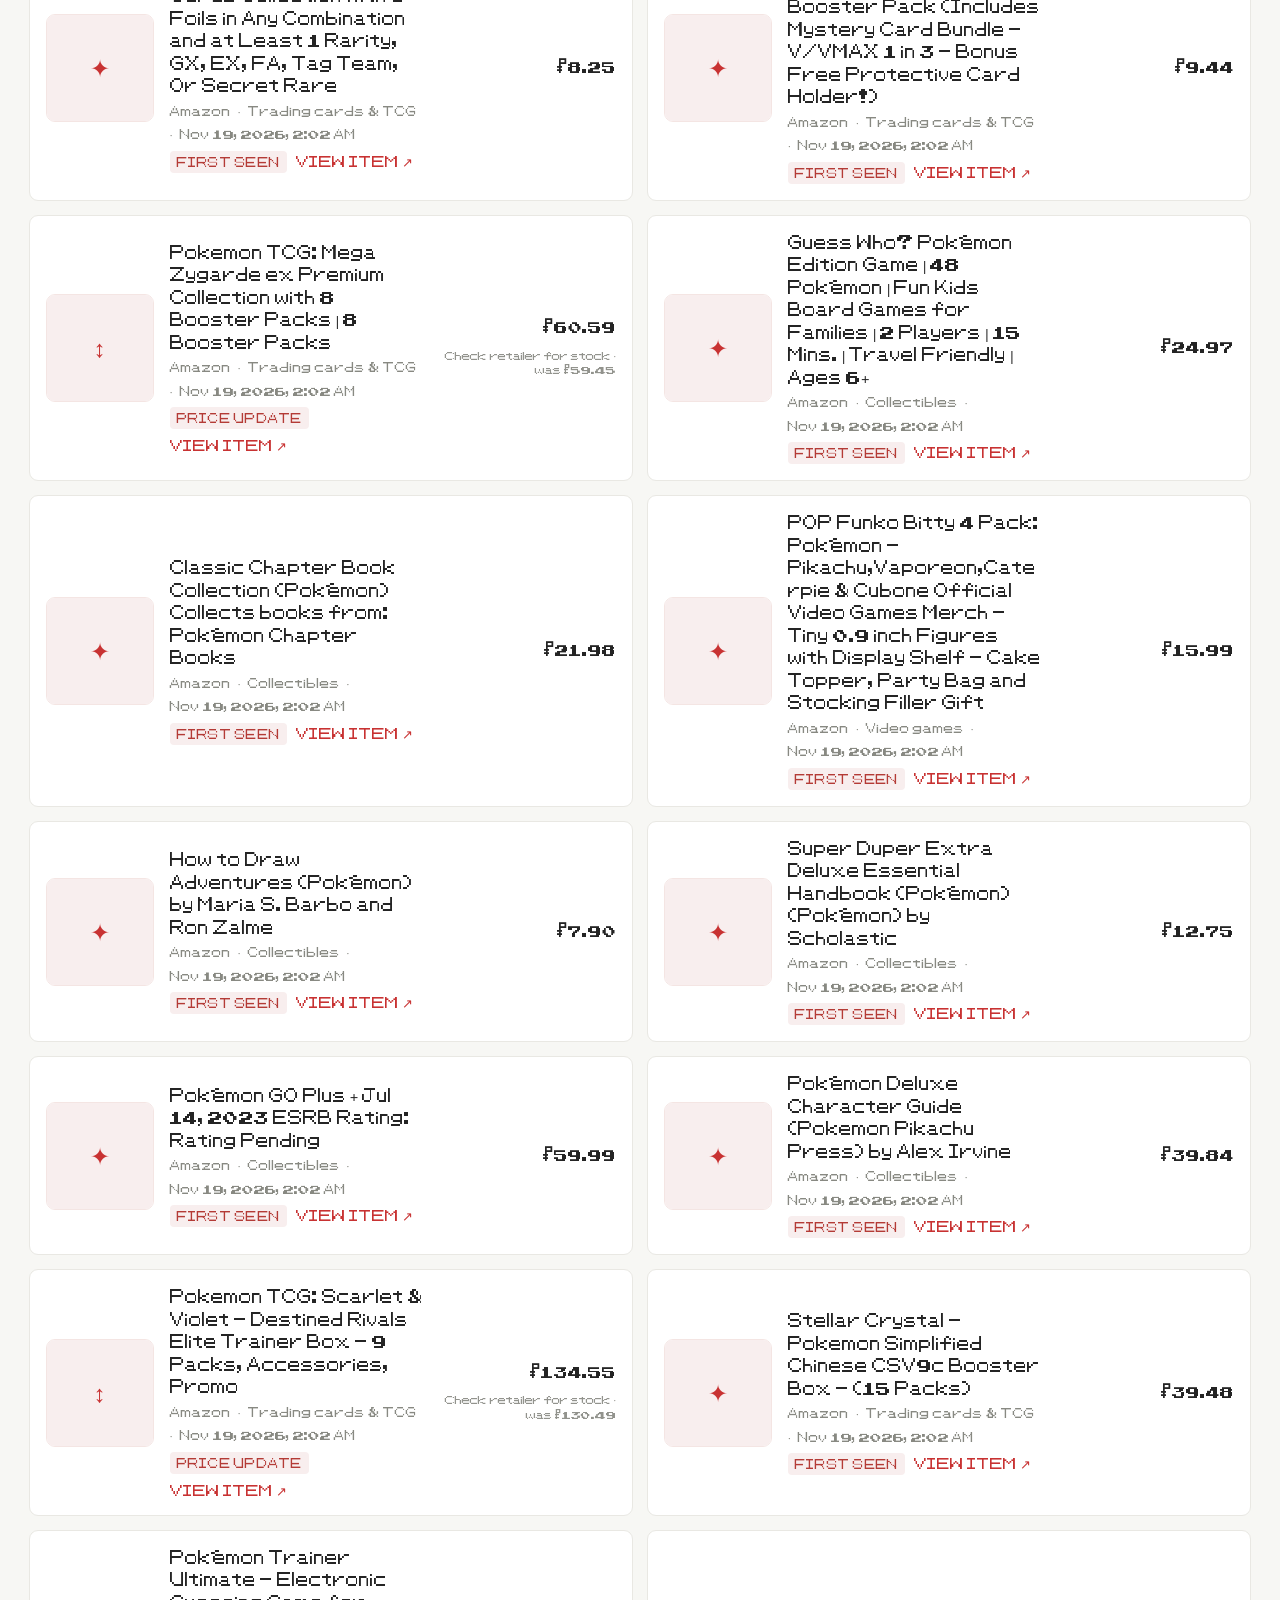
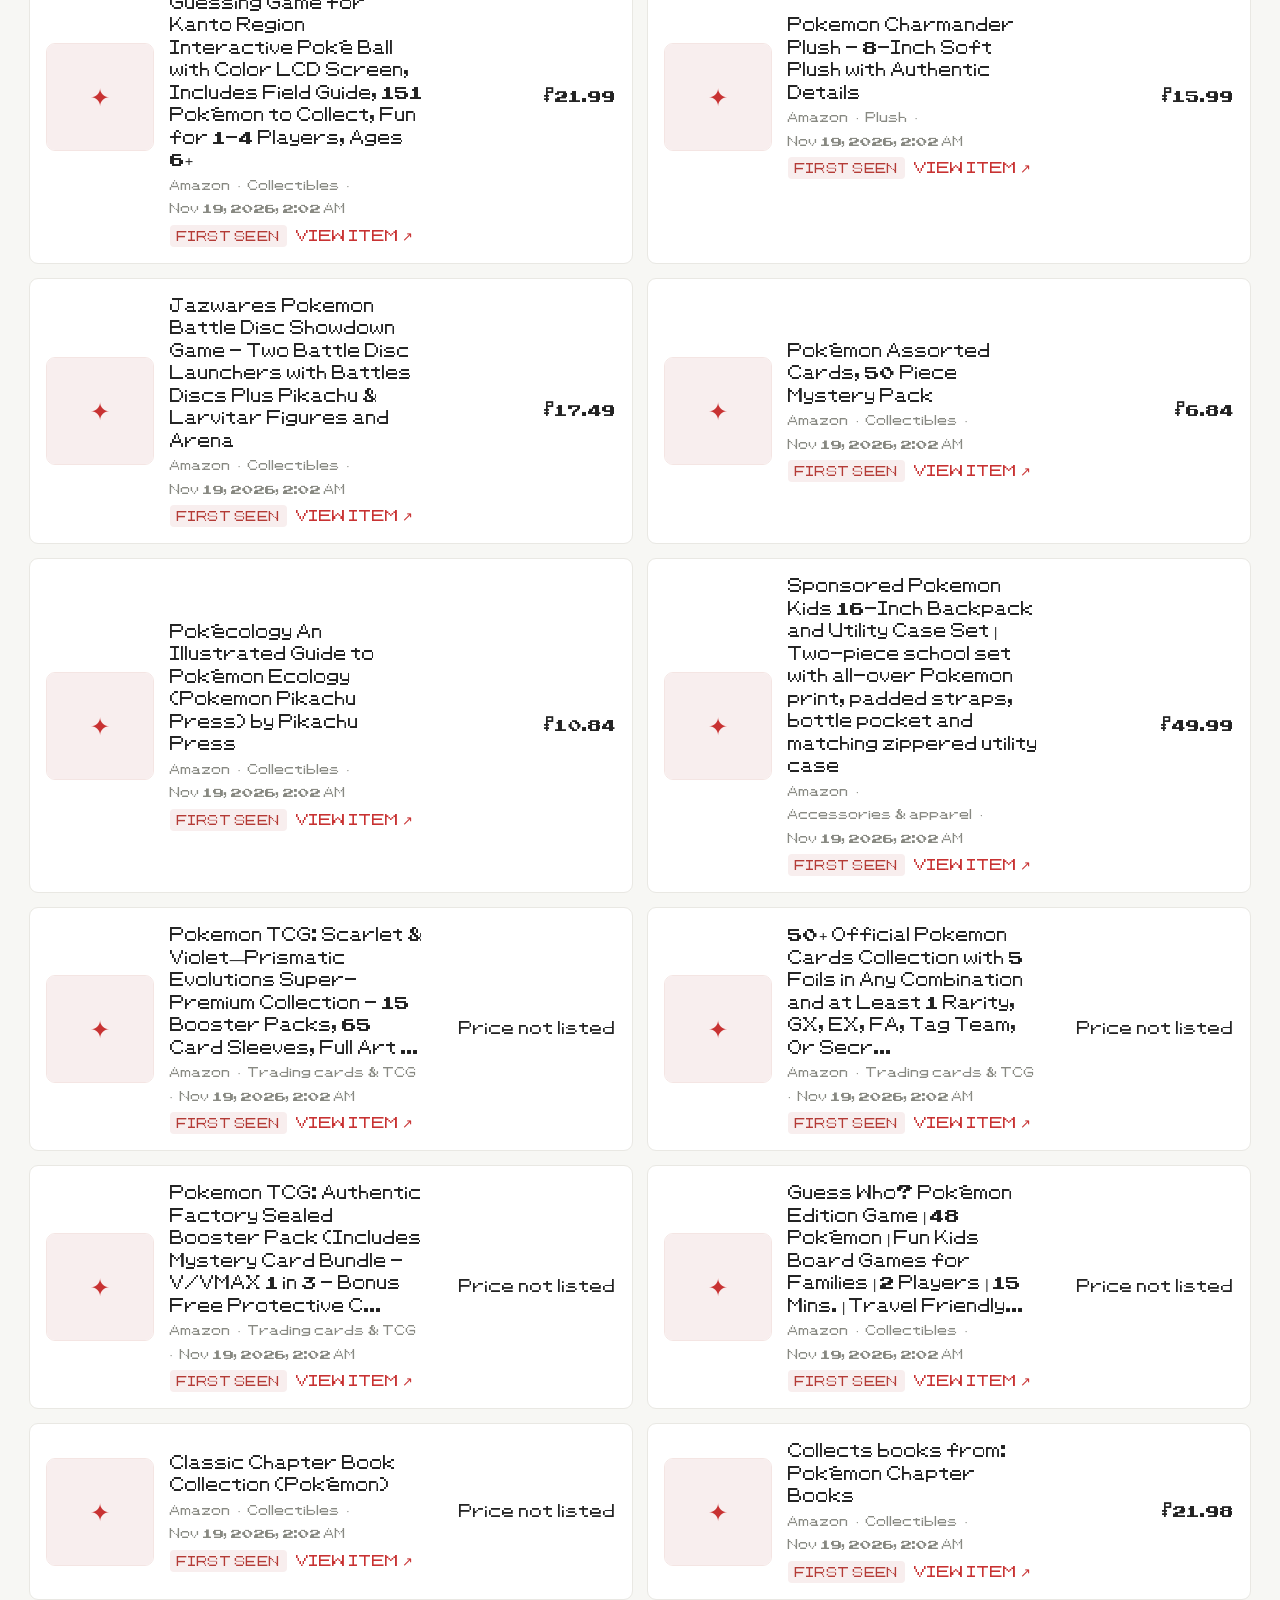
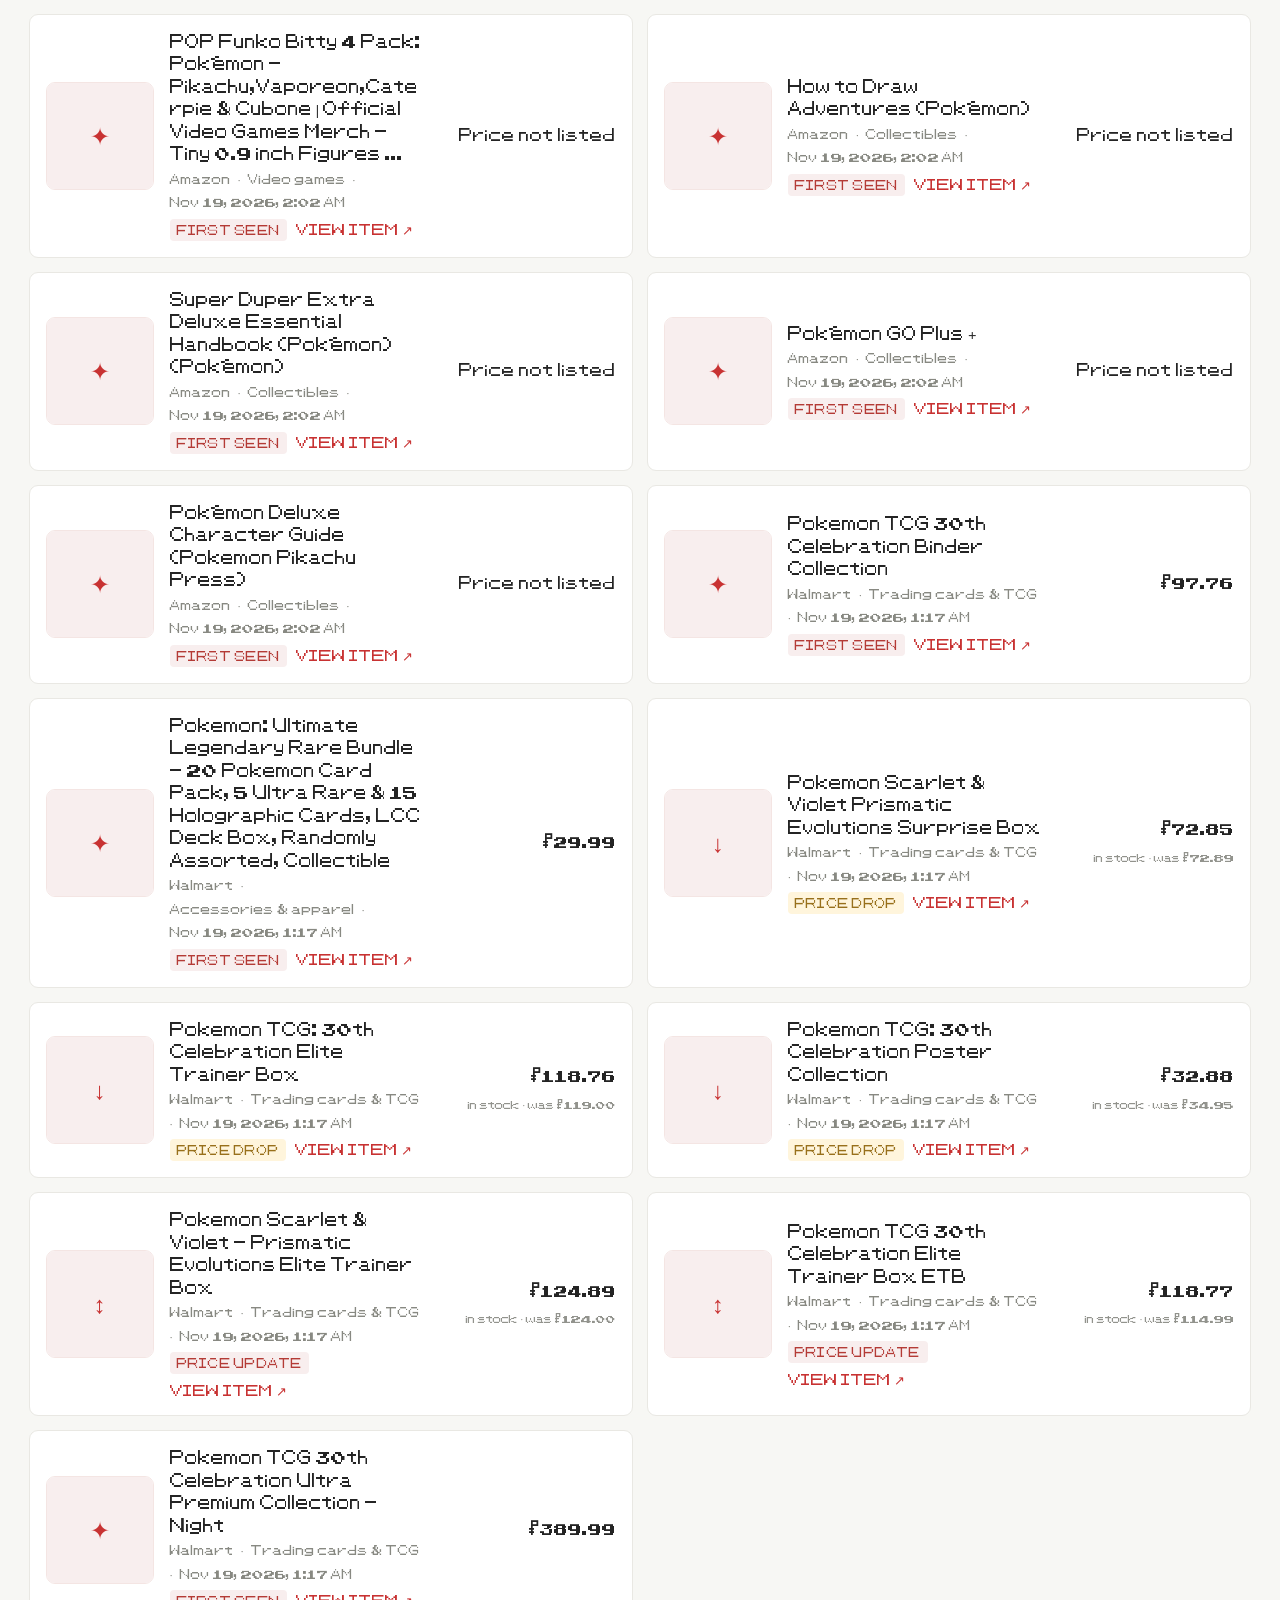
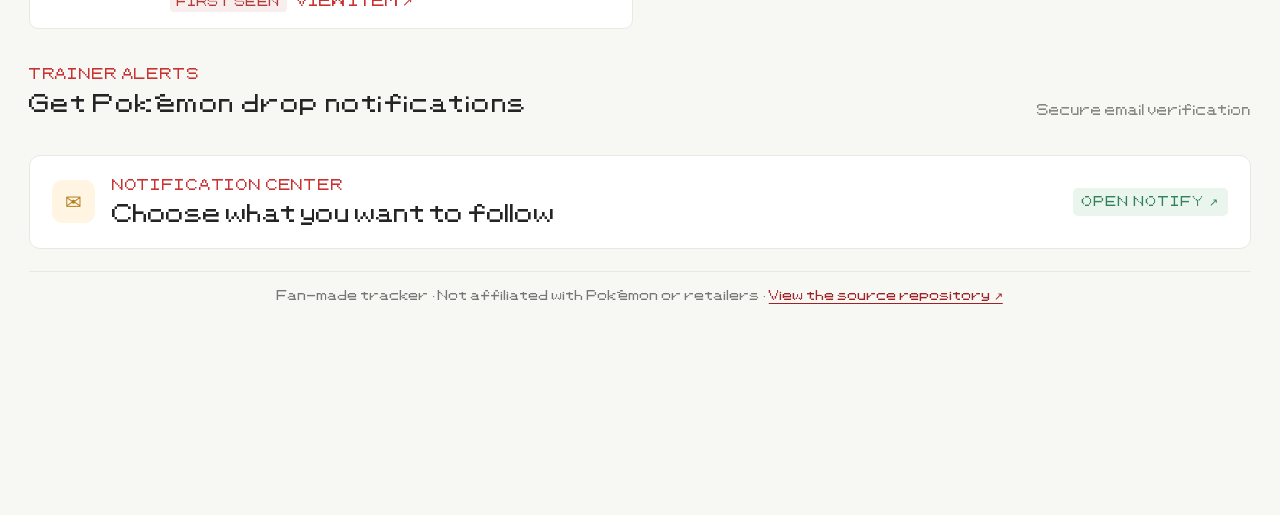
==== commit f2ff45b8: "Install or update PokeDrop Watch" ====
--- a/docs/index.html
+++ b/docs/index.html
@@ -10,7 +10,6 @@
   <link rel="manifest" href="./manifest.webmanifest">
   <link rel="stylesheet" href="./styles.css">
   <link rel="stylesheet" href="./theme-overrides.css">
-  <link rel="stylesheet" href="./source-groups.css">
 </head>
 <body class="page-home">
   <div class="site-shell public-shell" id="top">
@@ -42,20 +41,20 @@
       </section>
 
       <section class="metrics" aria-label="Monitor summary">
-        <article class="metric-card"><span class="metric-label">SOURCES WITH MATCHES</span><strong id="onlineCount">—</strong><span class="metric-caption">sources returning recognized products or news</span></article>
-        <article class="metric-card"><span class="metric-label">TRACKED LISTINGS</span><strong id="listingCount">—</strong><span class="metric-caption">products discovered by monitored retailers</span></article>
+        <article class="metric-card"><span class="metric-label">SOURCES WITH MATCHES</span><strong id="onlineCount">—</strong><span class="metric-caption">sources with parser-recognized Pokémon entries</span></article>
+        <article class="metric-card"><span class="metric-label">LISTINGS SEEN</span><strong id="listingCount">—</strong><span class="metric-caption">across successful scans</span></article>
         <article class="metric-card"><span class="metric-label">NEW ALERTS</span><strong id="alertCount">0</strong><span class="metric-caption">recently detected</span></article>
       </section>
 
       <section class="section-block">
         <div class="section-heading">
           <div><p class="eyebrow">WHERE WE'RE LOOKING</p><h2>Watchlist sources</h2></div>
-          <span class="section-note" id="sourceCount">Source groups monitored</span>
+          <span class="section-note" id="sourceCount">8 configured</span>
         </div>
         <div id="sourceGrid" class="source-grid">
-          <div class="empty-state">Source status will appear after the first scheduled scan.</div>
+          <div class="empty-state">Source status will appear after the first scan.</div>
         </div>
-        <p class="fine-print">Retailer checks run every 15 minutes. <a href="./SOURCE_HEALTH.html">How monitoring works ↗</a></p>
+        <p class="fine-print">MATCHES means the parser recognized Pokémon entries. NO MATCH means the page responded but its product markup was not recognized; it does not mean the retailer has no stock. ISSUE means the request failed. <a href="./SOURCE_HEALTH.html">How it works ↗</a></p>
       </section>
 
       <section class="section-block alerts-section" id="alerts">
@@ -94,7 +93,6 @@
             <label class="exact-match-control"><input id="exactMatch" type="checkbox"> Exact title</label>
           </div>
           <p id="feedExplanation" class="feed-explanation">New items have a published release date within 30 days. First seen means the monitor discovered a listing but its release date is outside that window or unavailable.</p>
-          <p class="fine-print">Retailer checks run every 15 minutes. <a href="./SOURCE_HEALTH.html">How monitoring works ↗</a></p>
         </div>
         <div id="alertList" class="alert-list"><div class="empty-state large-empty"><span class="empty-ball">◉</span><strong>No alerts yet</strong><span>After the next scan, verified stock and price changes will appear here.</span></div></div>
       </section>
@@ -132,6 +130,5 @@
   <div id="toast" class="toast" role="status" aria-live="polite"></div>
   <script src="./app.js" defer></script>
   <script src="./page-enhancements.js" defer></script>
-  <script src="./source-groups.js" defer></script>
 </body>
 </html>
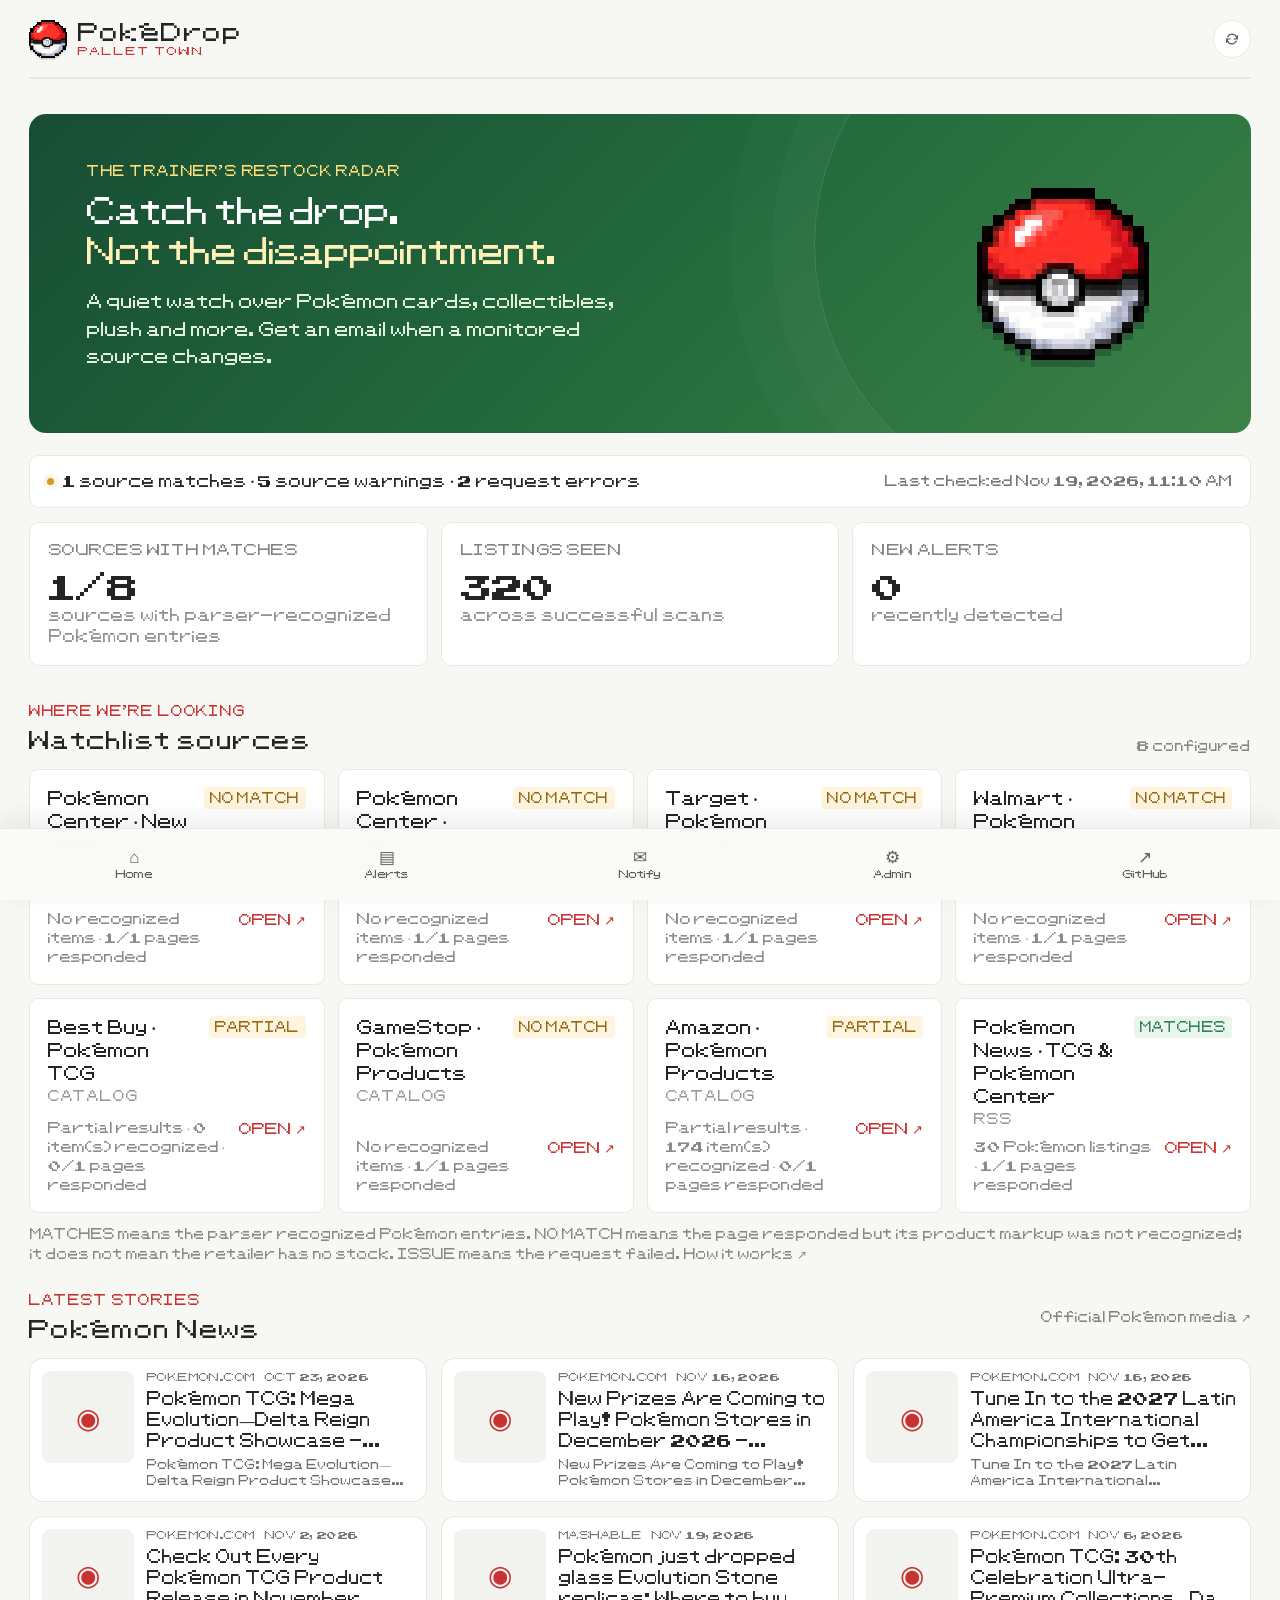
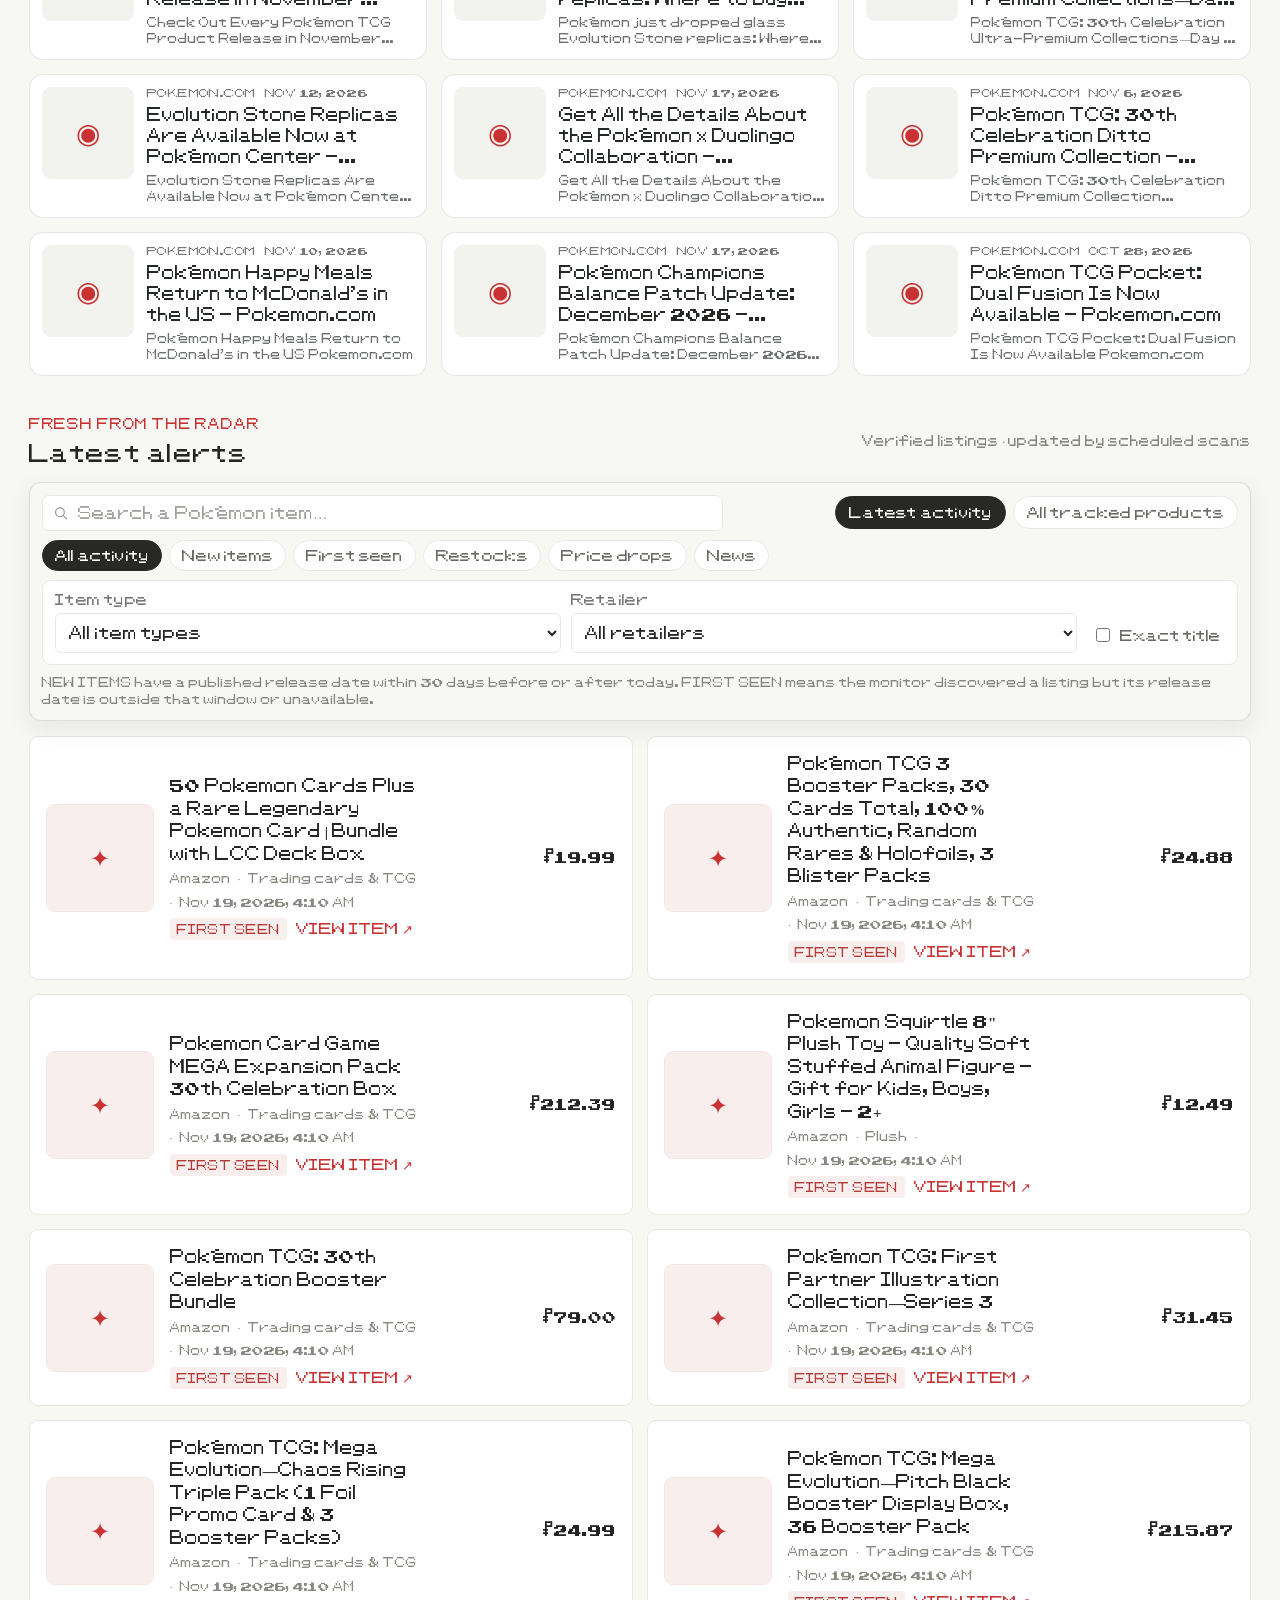
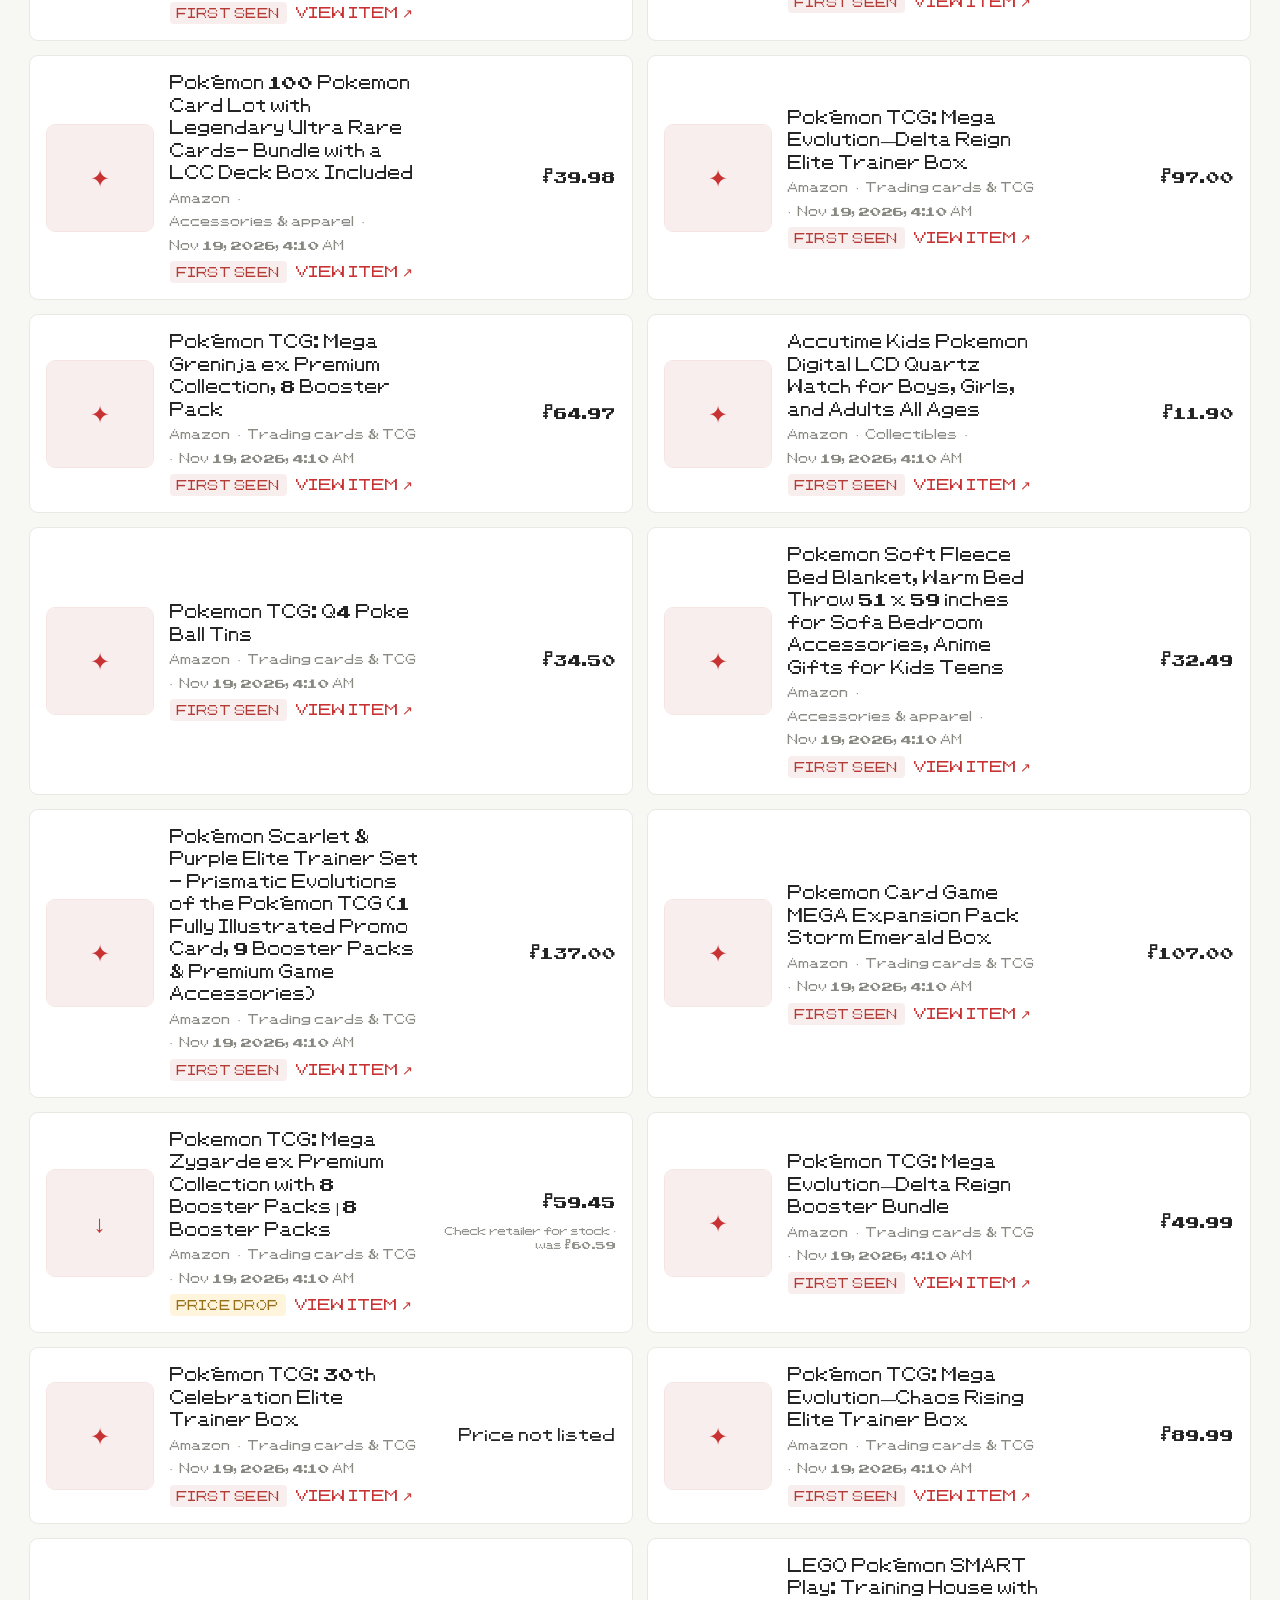
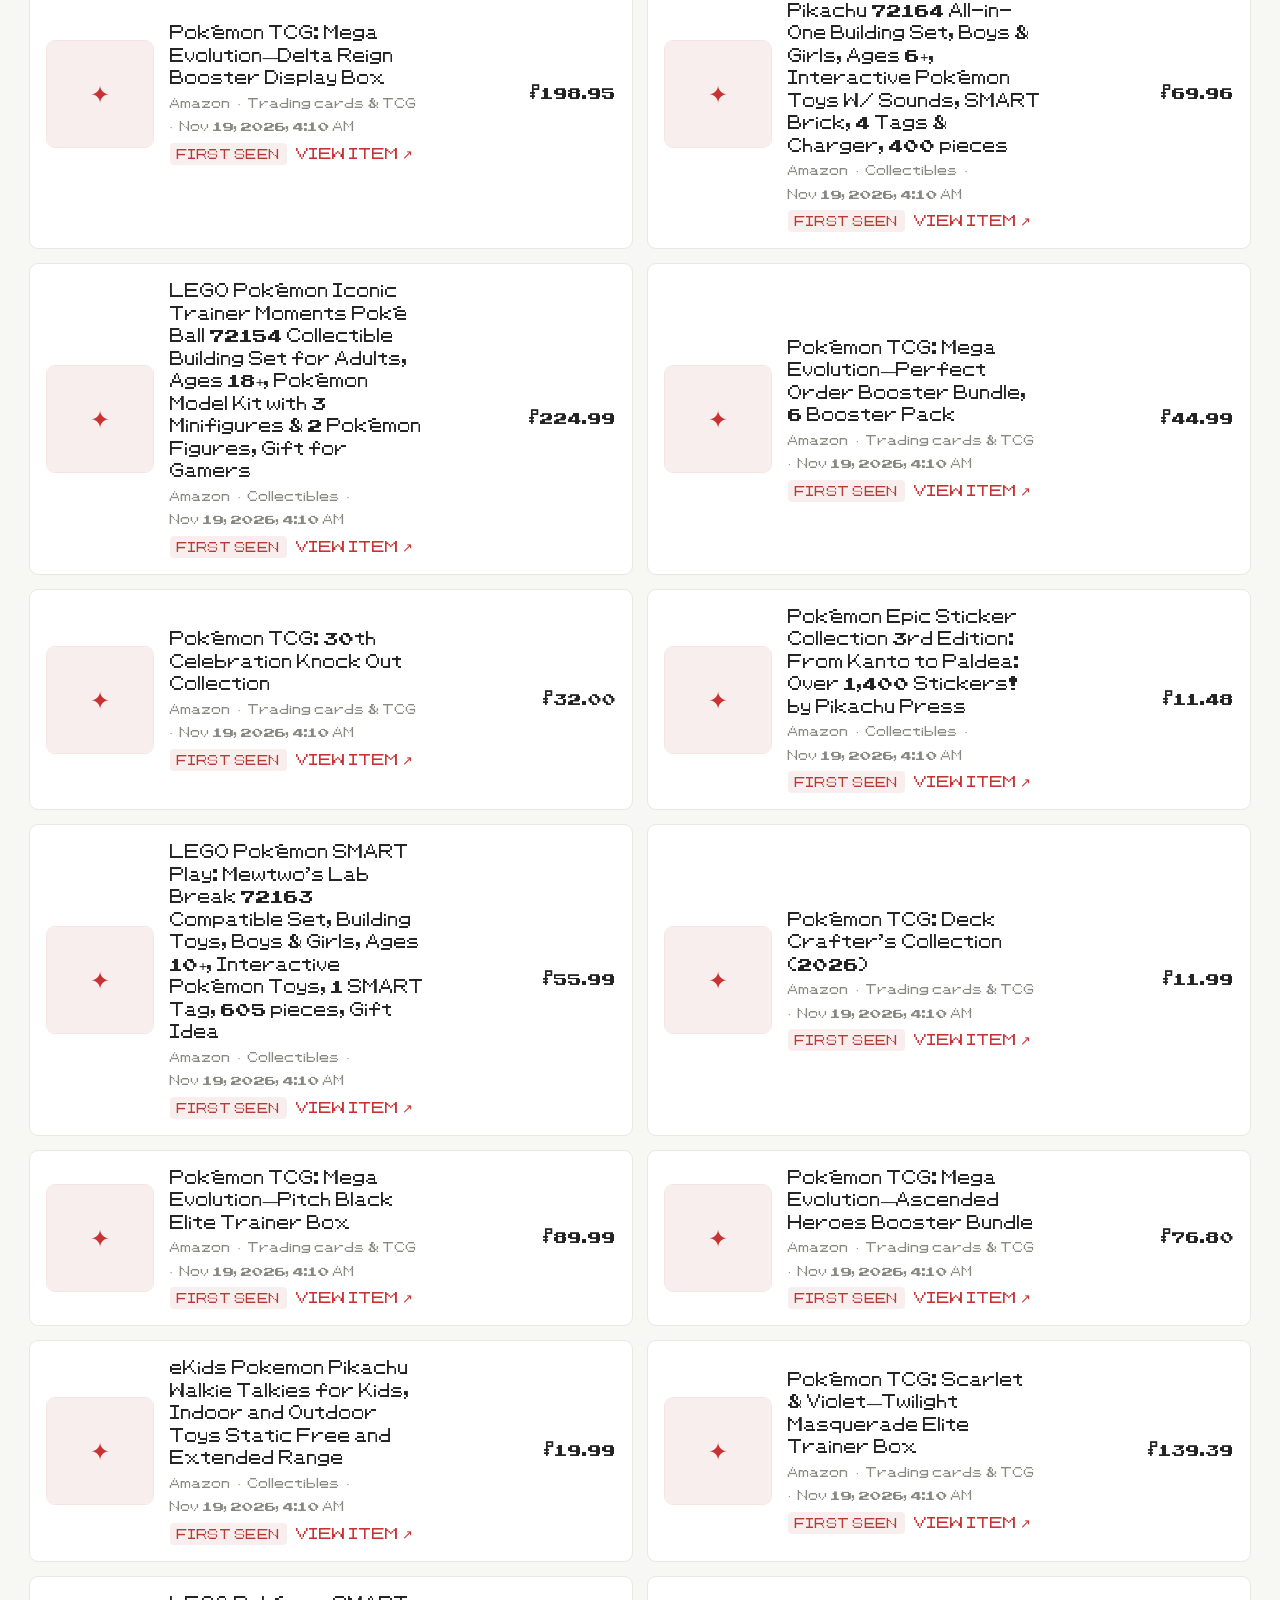
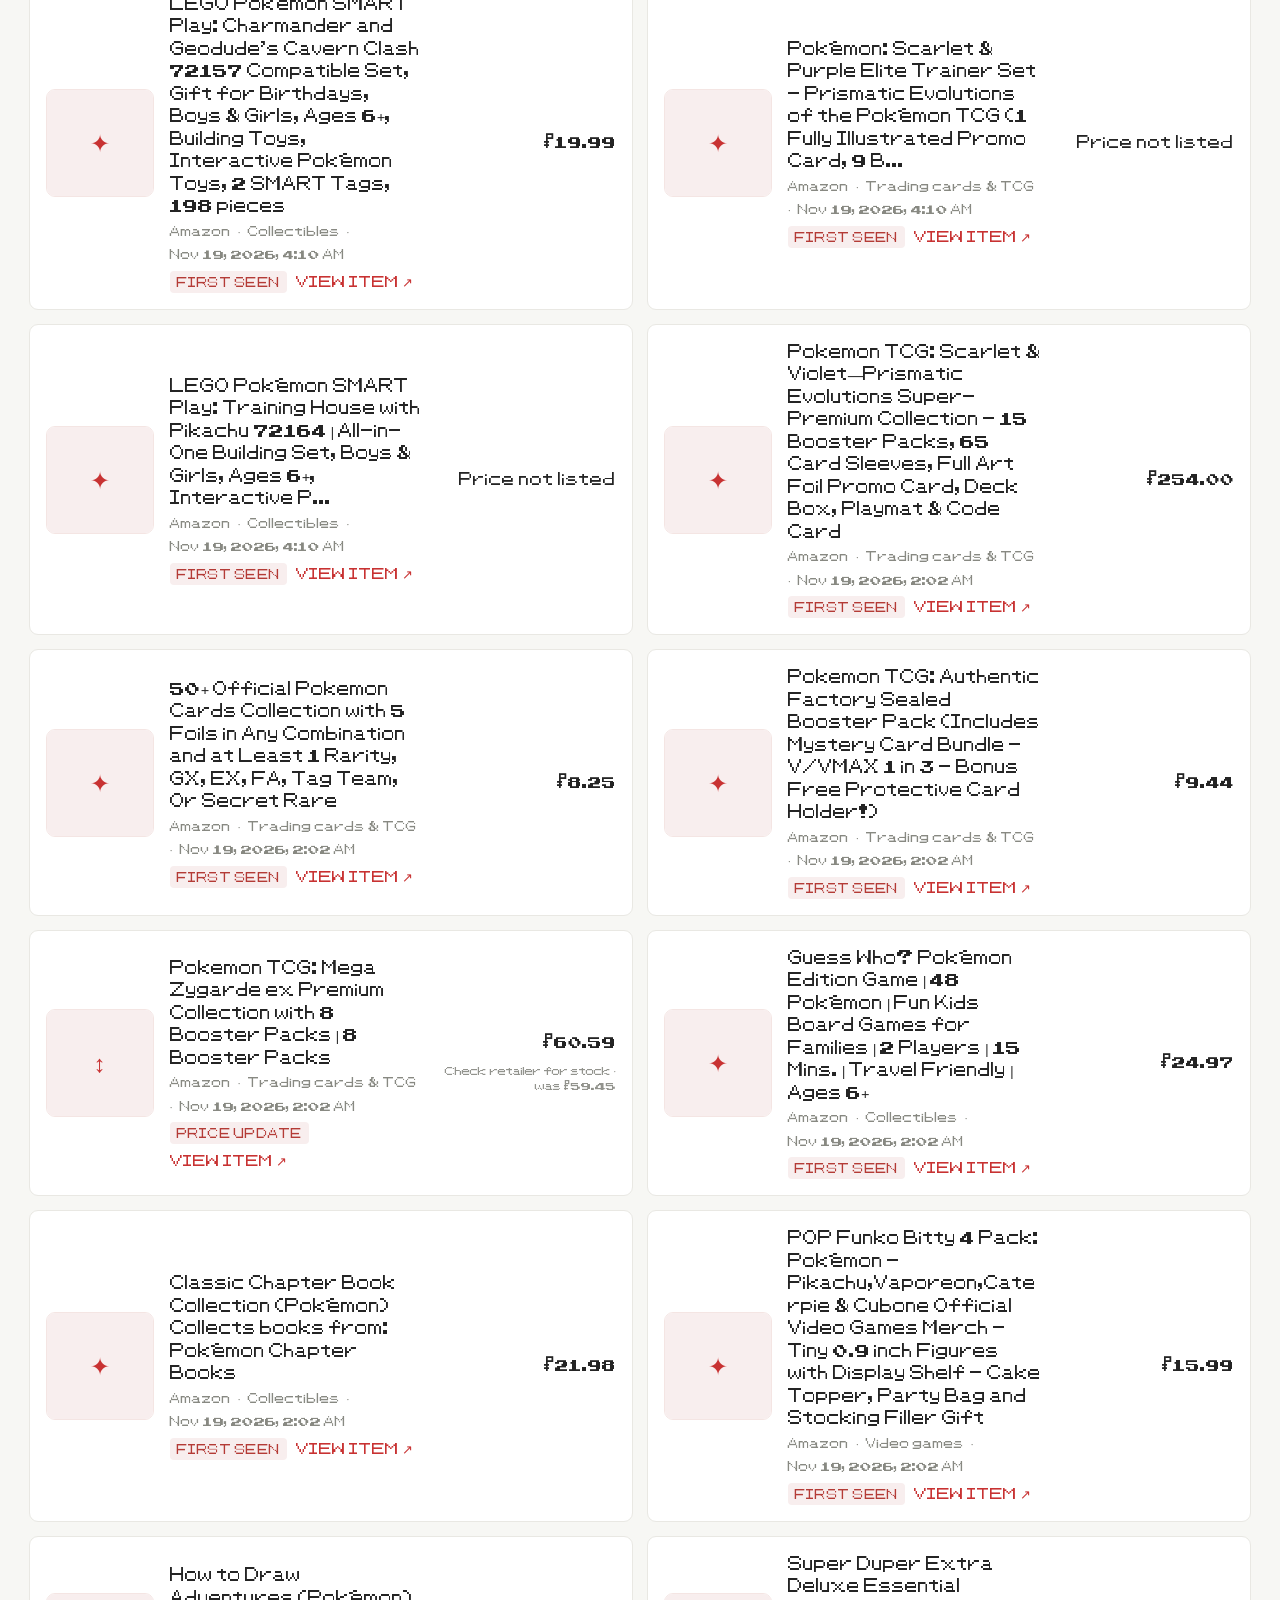
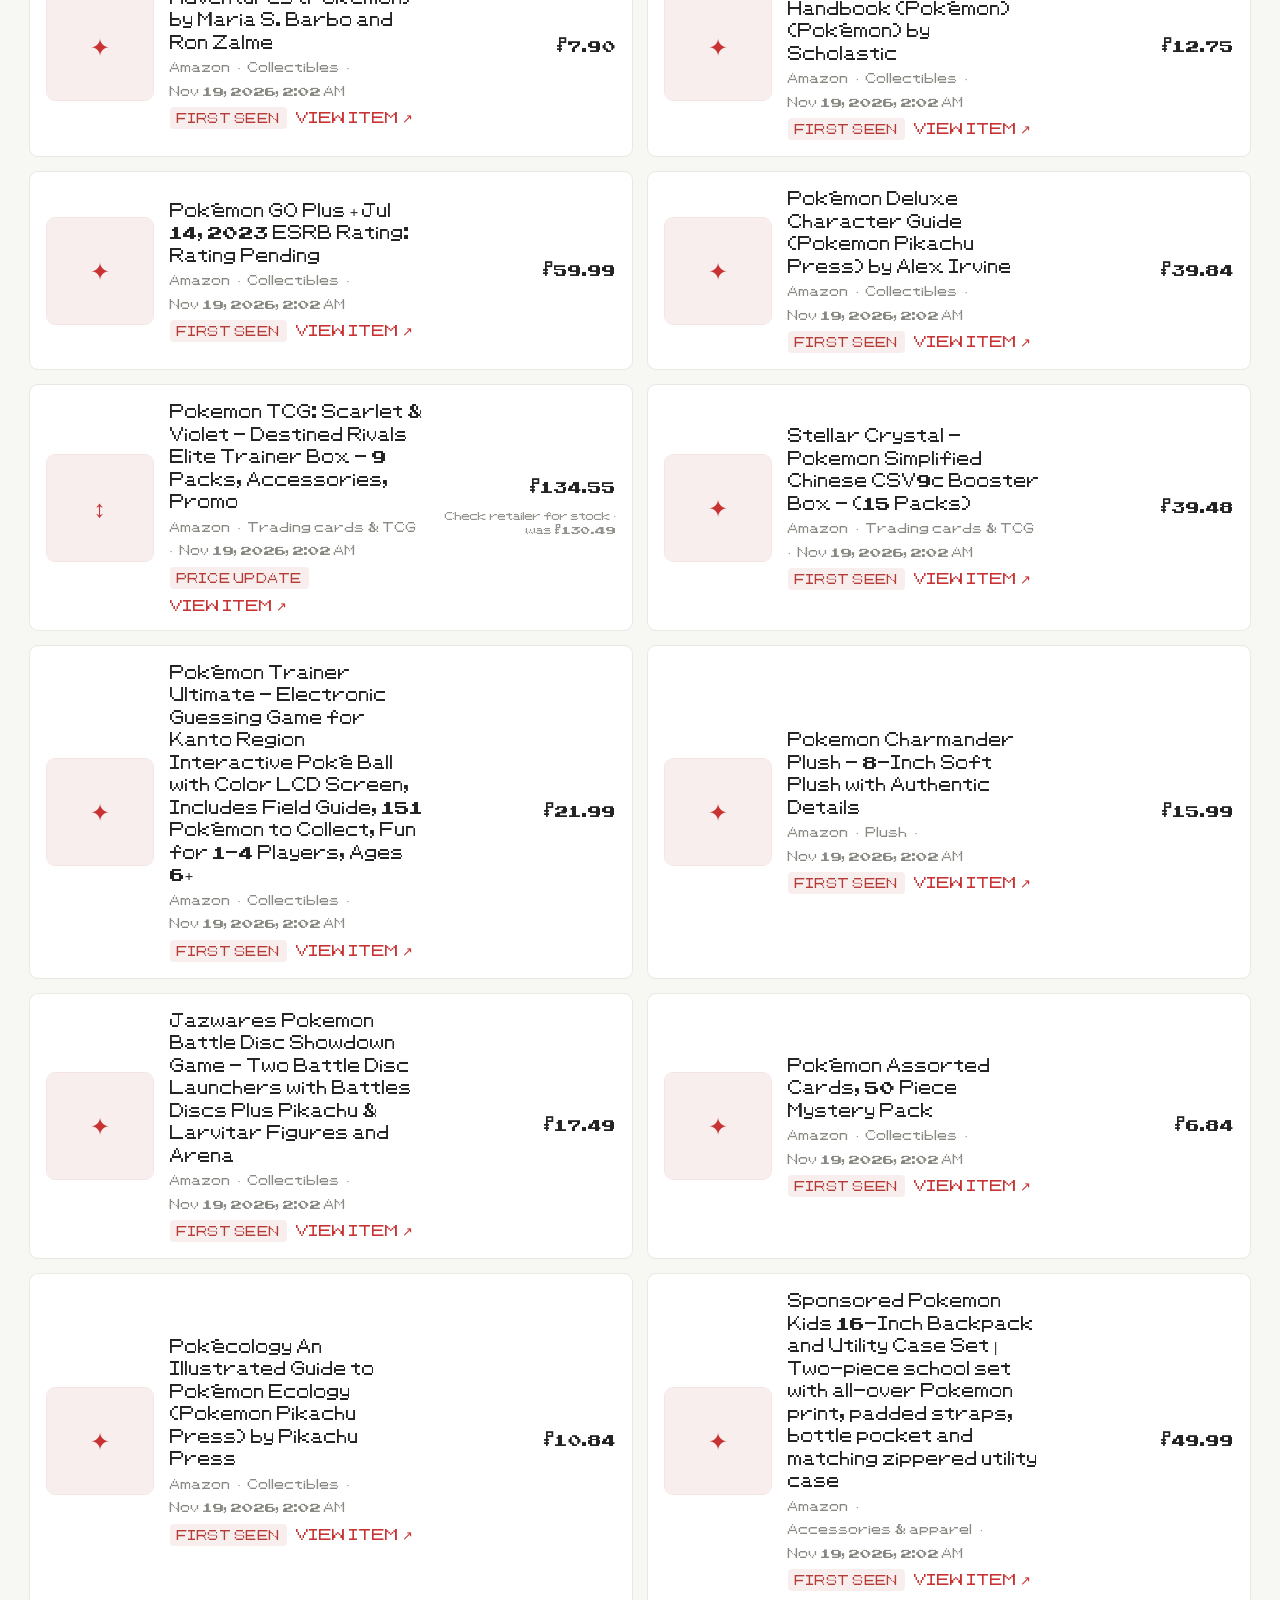
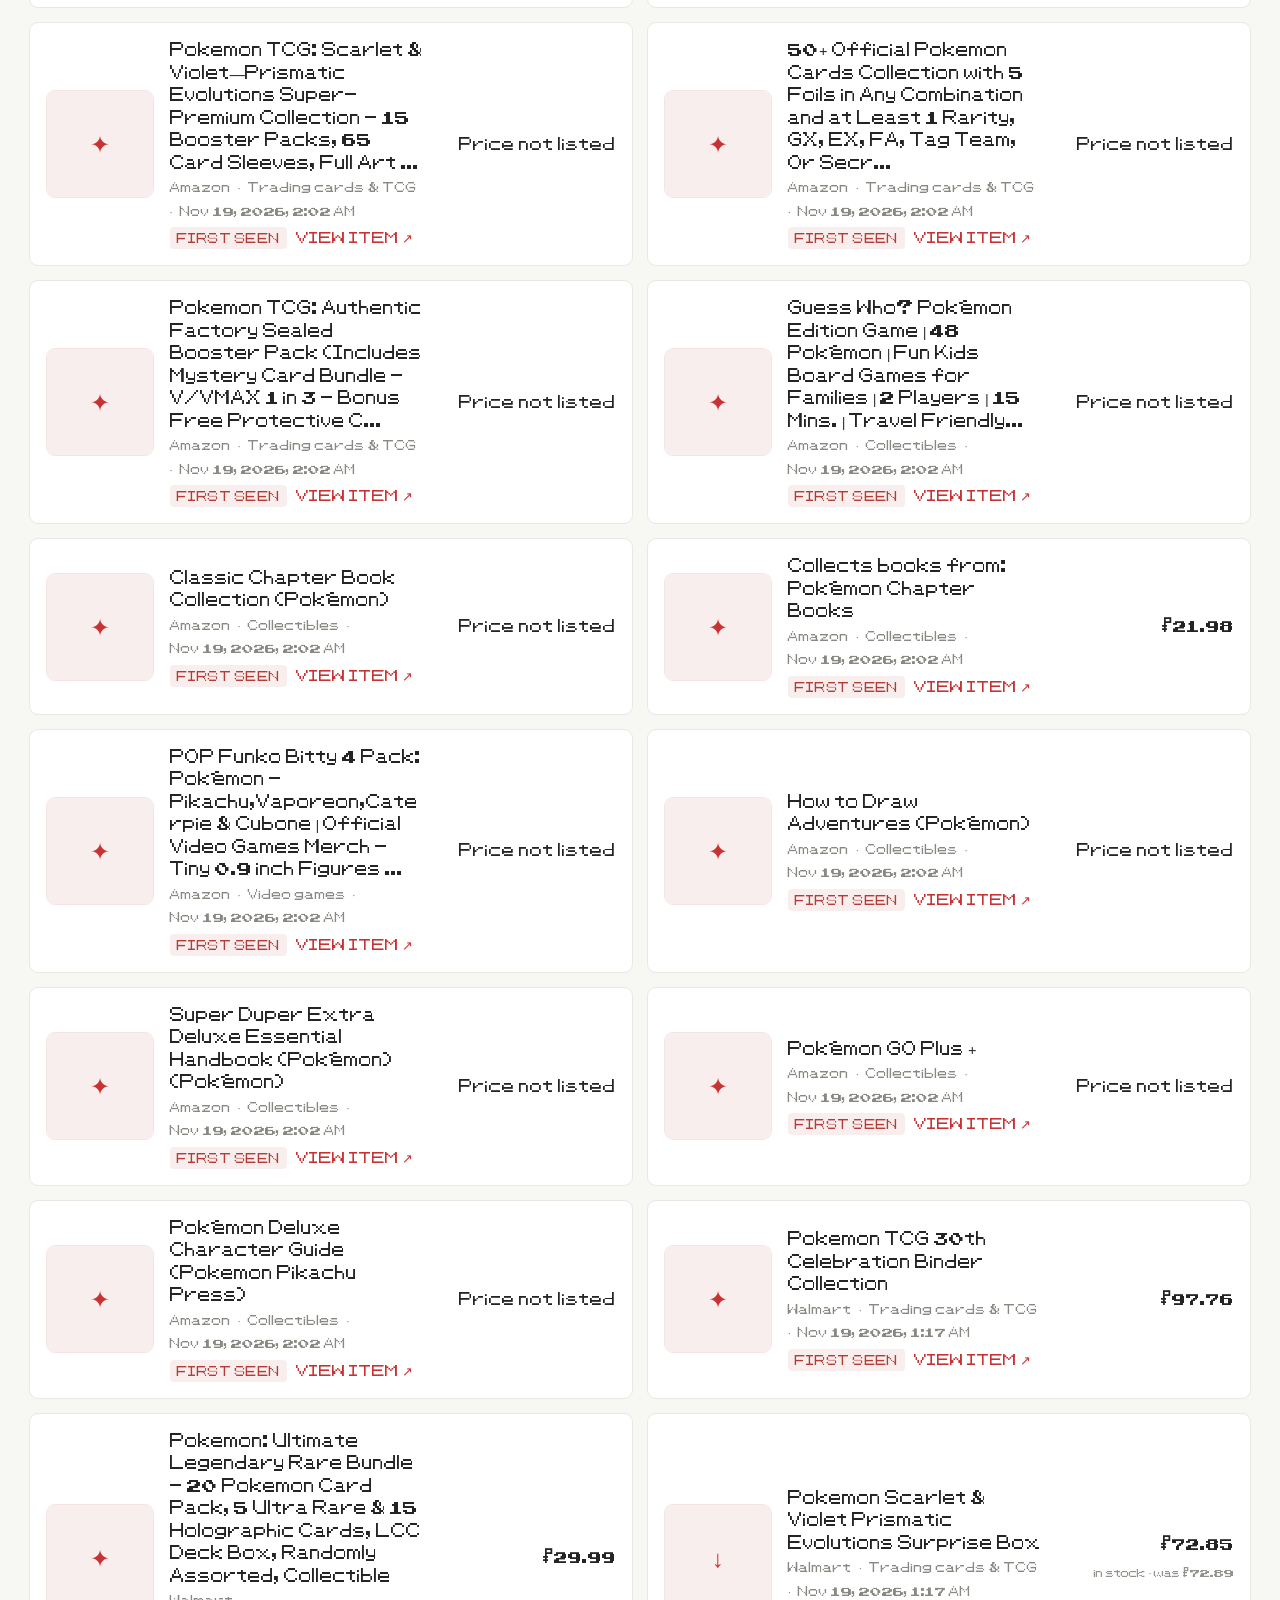
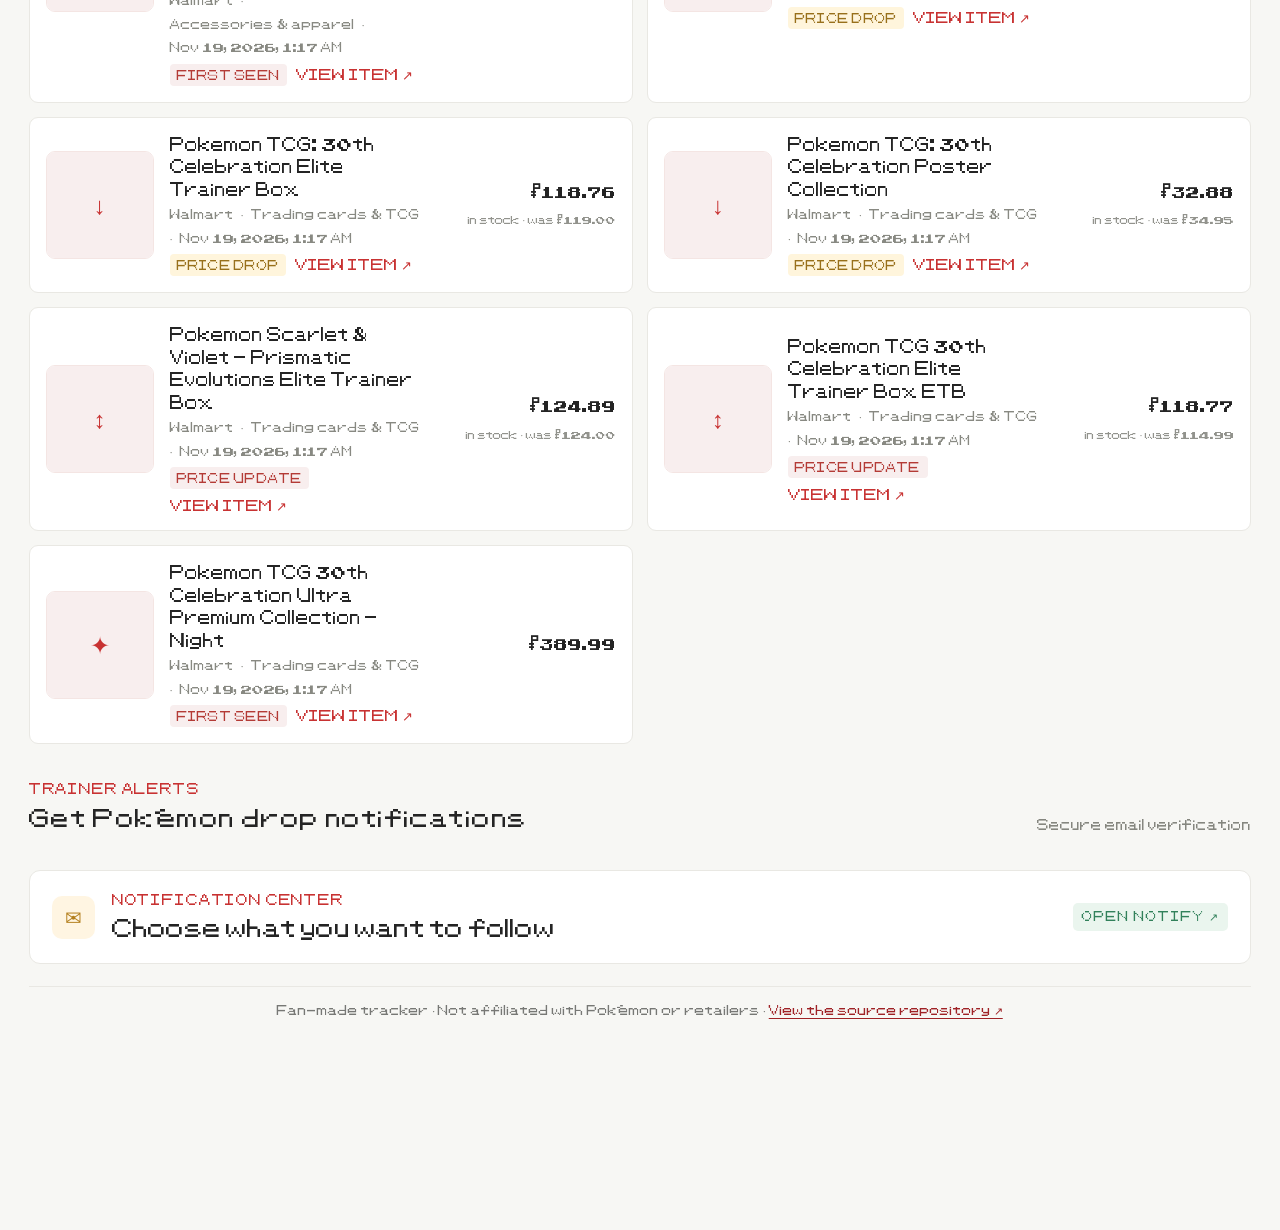
==== commit 33af5ee9: "Install or update PokeDrop Watch" ====
--- a/docs/index.html
+++ b/docs/index.html
@@ -10,6 +10,7 @@
   <link rel="manifest" href="./manifest.webmanifest">
   <link rel="stylesheet" href="./styles.css">
   <link rel="stylesheet" href="./theme-overrides.css">
+  <link rel="stylesheet" href="./news.css">
 </head>
 <body class="page-home">
   <div class="site-shell public-shell" id="top">
@@ -55,6 +56,16 @@
           <div class="empty-state">Source status will appear after the first scan.</div>
         </div>
         <p class="fine-print">MATCHES means the parser recognized Pokémon entries. NO MATCH means the page responded but its product markup was not recognized; it does not mean the retailer has no stock. ISSUE means the request failed. <a href="./SOURCE_HEALTH.html">How it works ↗</a></p>
+      </section>
+
+      <section class="section-block pokemon-news-section" id="pokemonNews">
+        <div class="section-heading">
+          <div><p class="eyebrow">LATEST STORIES</p><h2>Pokémon News</h2></div>
+          <a class="section-note pokemon-press-link" href="https://press.pokemon.com/en#?itemtype=3,9&editorial=&filetype=" target="_blank" rel="noopener noreferrer">Official Pokémon media ↗</a>
+        </div>
+        <div id="pokemonNewsList" class="pokemon-news-grid" aria-live="polite">
+          <div class="empty-state">News articles will appear after the first successful feed scan.</div>
+        </div>
       </section>
 
       <section class="section-block alerts-section" id="alerts">
@@ -129,6 +140,7 @@
   </nav>
   <div id="toast" class="toast" role="status" aria-live="polite"></div>
   <script src="./app.js" defer></script>
+  <script src="./news.js" defer></script>
   <script src="./page-enhancements.js" defer></script>
 </body>
 </html>
--- a/docs/news.css
+++ b/docs/news.css
@@ -0,0 +1,84 @@
+.pokemon-news-section { margin-top: 26px; }
+.pokemon-news-section .section-heading { align-items: center; }
+.pokemon-press-link { text-decoration: none; }
+.pokemon-press-link:hover { color: #c83232; }
+.pokemon-news-grid {
+  display: grid;
+  grid-template-columns: repeat(3, minmax(0, 1fr));
+  gap: 14px;
+}
+.pokemon-news-card {
+  display: grid;
+  grid-template-columns: 92px minmax(0, 1fr);
+  gap: 13px;
+  min-width: 0;
+  padding: 12px;
+  color: inherit;
+  text-decoration: none;
+  background: #fff;
+  border: 1px solid rgba(35, 45, 40, .11);
+  border-radius: 14px;
+  transition: border-color .16s ease, transform .16s ease, box-shadow .16s ease;
+}
+.pokemon-news-card:hover {
+  border-color: rgba(200, 50, 50, .4);
+  transform: translateY(-2px);
+  box-shadow: 0 7px 20px rgba(25, 35, 30, .07);
+}
+.pokemon-news-image, .pokemon-news-placeholder {
+  width: 92px;
+  height: 92px;
+  border-radius: 9px;
+  object-fit: cover;
+  background: #f2f2ef;
+}
+.pokemon-news-placeholder {
+  display: grid;
+  place-items: center;
+  color: #c83232;
+  font-size: 28px;
+  font-weight: 800;
+}
+.pokemon-news-copy { min-width: 0; align-self: center; }
+.pokemon-news-meta {
+  display: flex;
+  flex-wrap: wrap;
+  gap: 5px 9px;
+  margin-bottom: 6px;
+  color: #777;
+  font-size: 10px;
+  font-weight: 750;
+  letter-spacing: .045em;
+  text-transform: uppercase;
+}
+.pokemon-news-title {
+  display: -webkit-box;
+  overflow: hidden;
+  margin: 0;
+  color: #252925;
+  font-size: 13px;
+  font-weight: 800;
+  line-height: 1.38;
+  -webkit-box-orient: vertical;
+  -webkit-line-clamp: 3;
+}
+.pokemon-news-summary {
+  display: -webkit-box;
+  overflow: hidden;
+  margin: 6px 0 0;
+  color: #6d716d;
+  font-size: 11px;
+  line-height: 1.45;
+  -webkit-box-orient: vertical;
+  -webkit-line-clamp: 2;
+}
+@media (max-width: 900px) {
+  .pokemon-news-grid { grid-template-columns: repeat(2, minmax(0, 1fr)); }
+}
+@media (max-width: 620px) {
+  .pokemon-news-grid { grid-template-columns: minmax(0, 1fr); gap: 9px; }
+  .pokemon-news-card { grid-template-columns: 76px minmax(0, 1fr); gap: 11px; padding: 10px; }
+  .pokemon-news-image, .pokemon-news-placeholder { width: 76px; height: 76px; }
+  .pokemon-news-title { font-size: 12px; }
+  .pokemon-news-section .section-heading { align-items: flex-start; }
+}
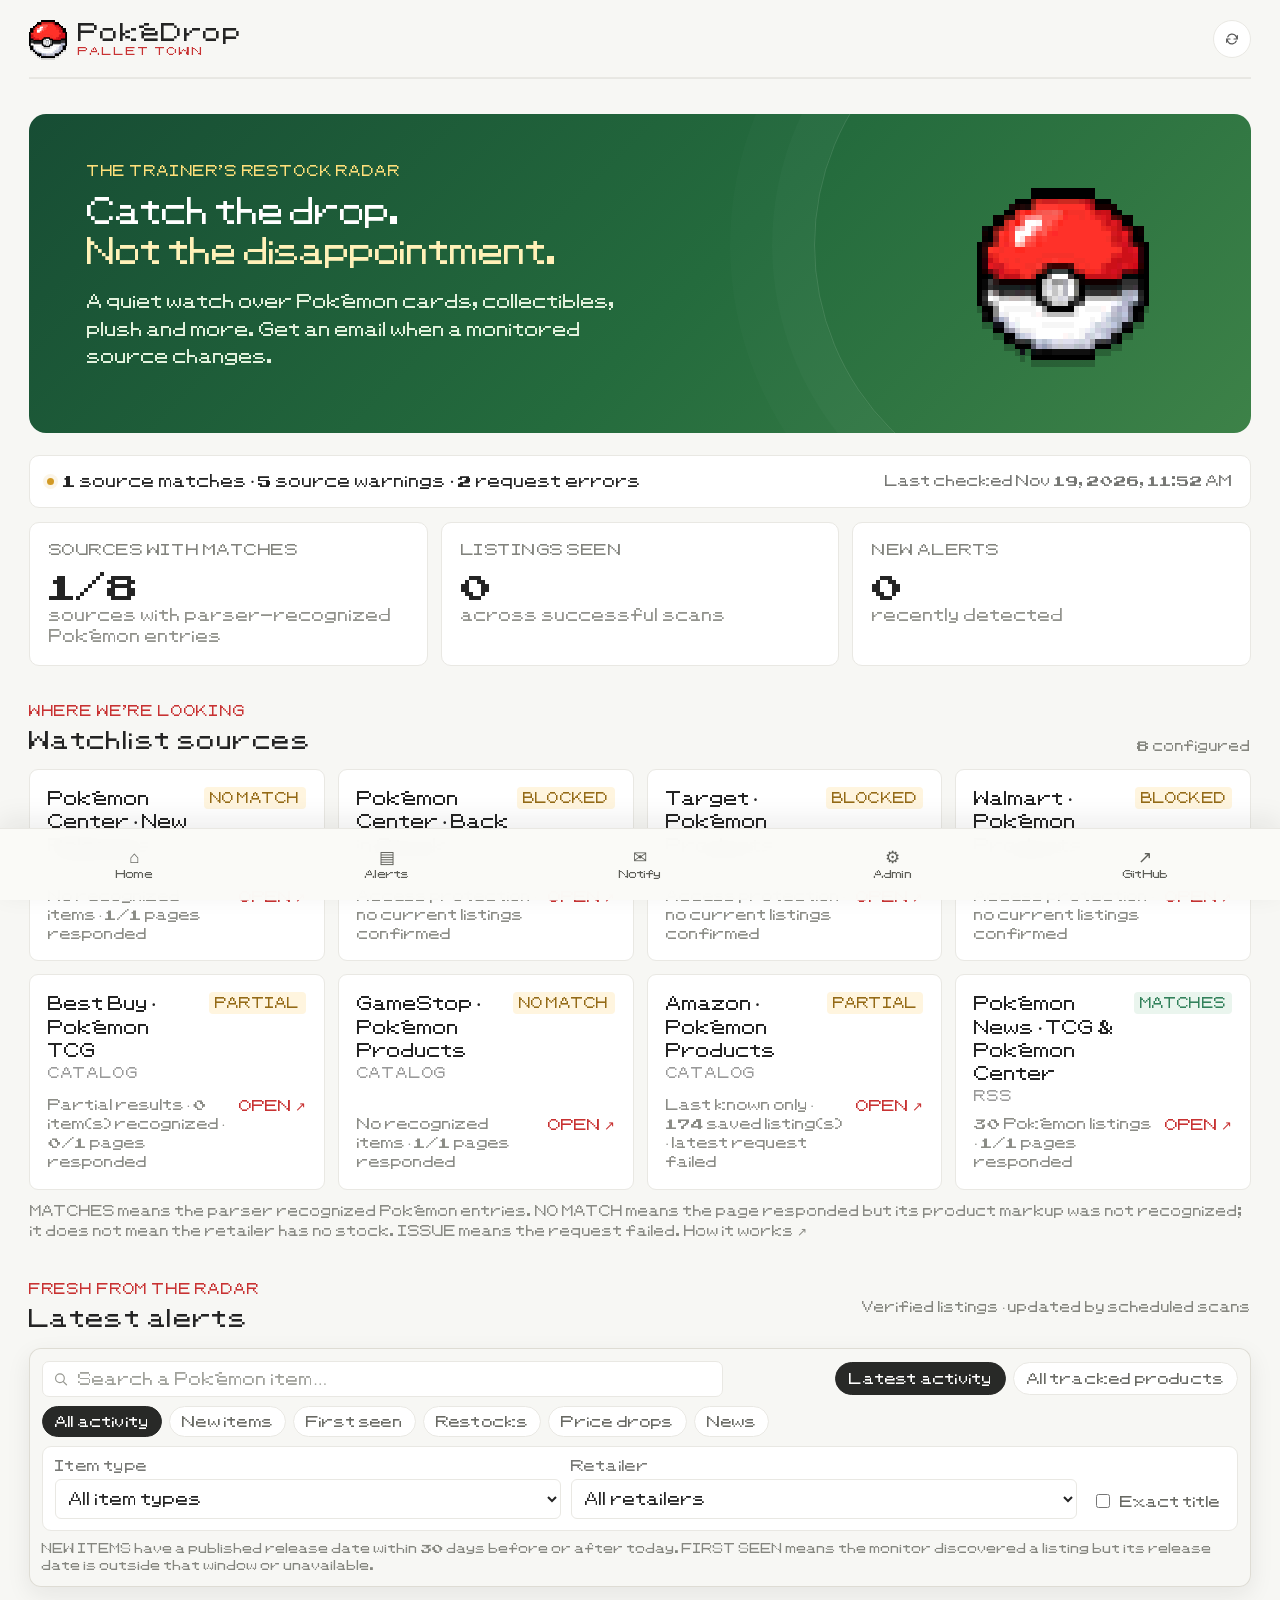
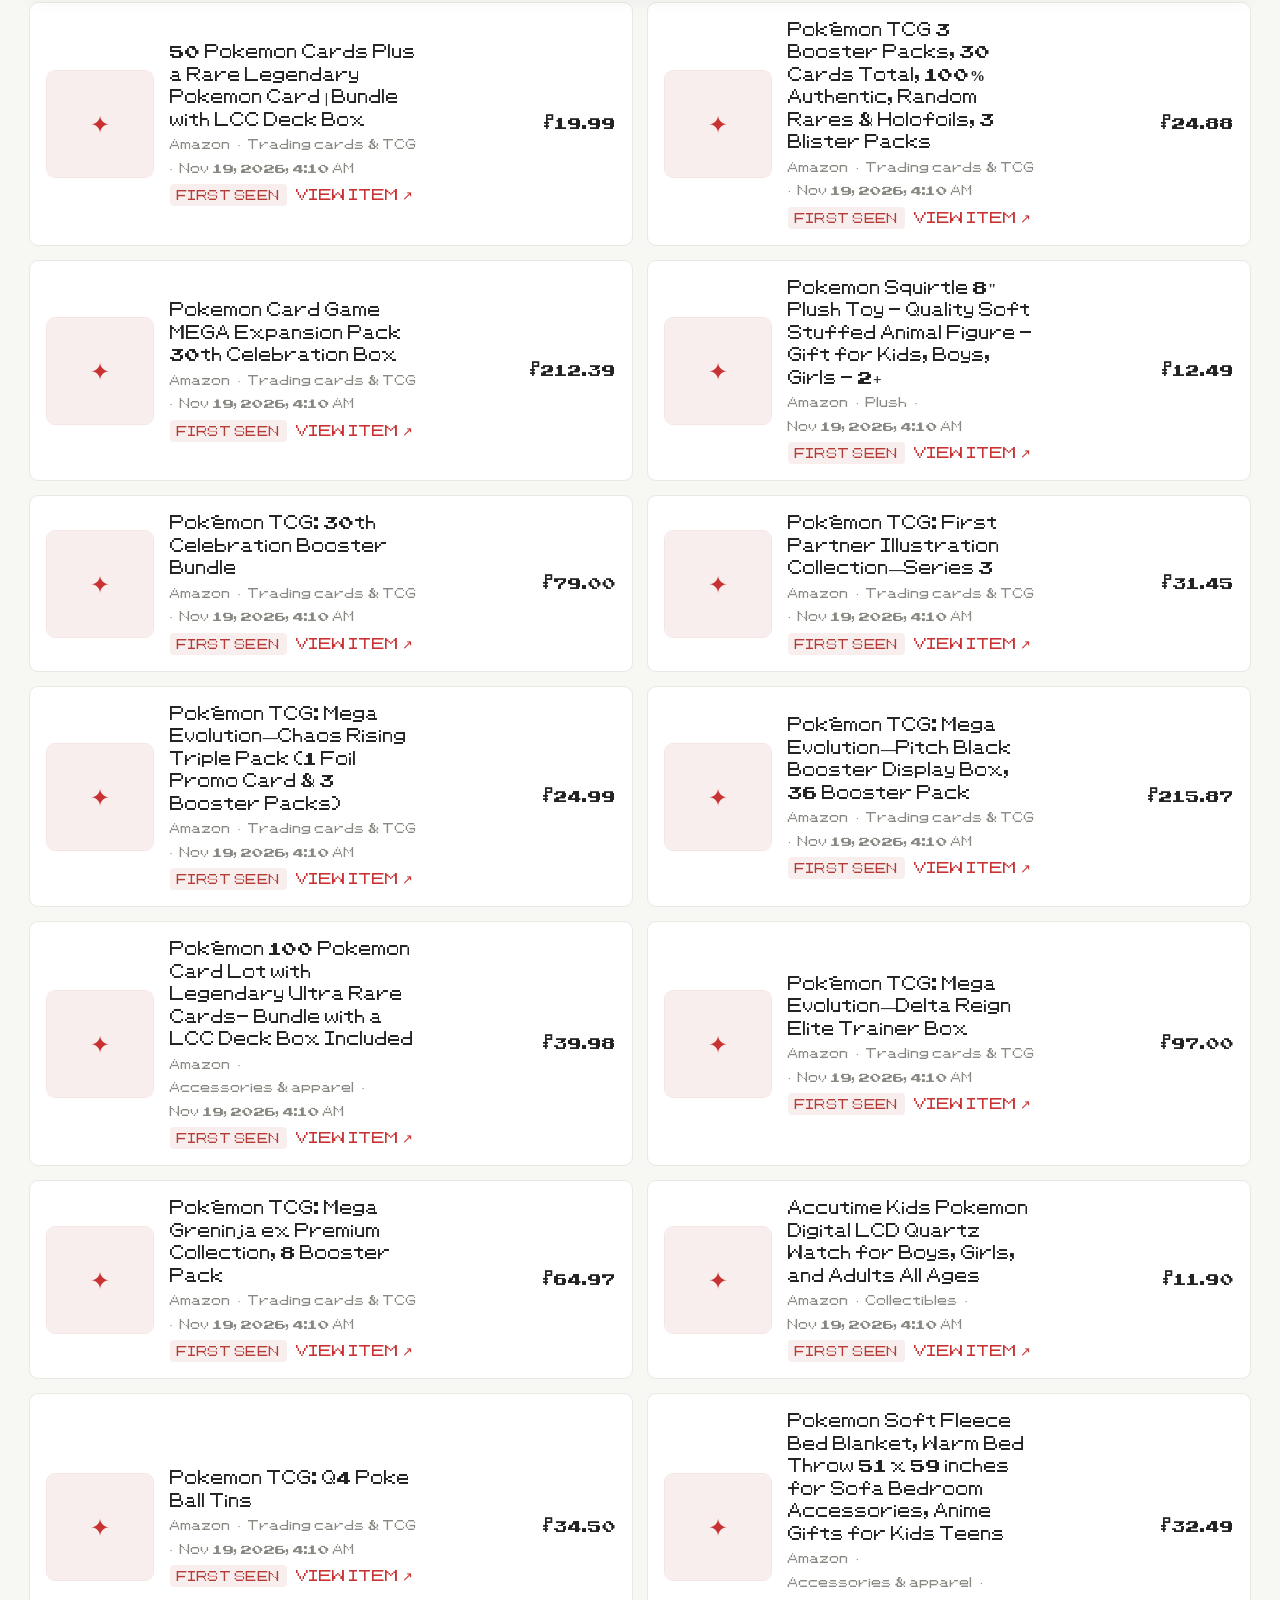
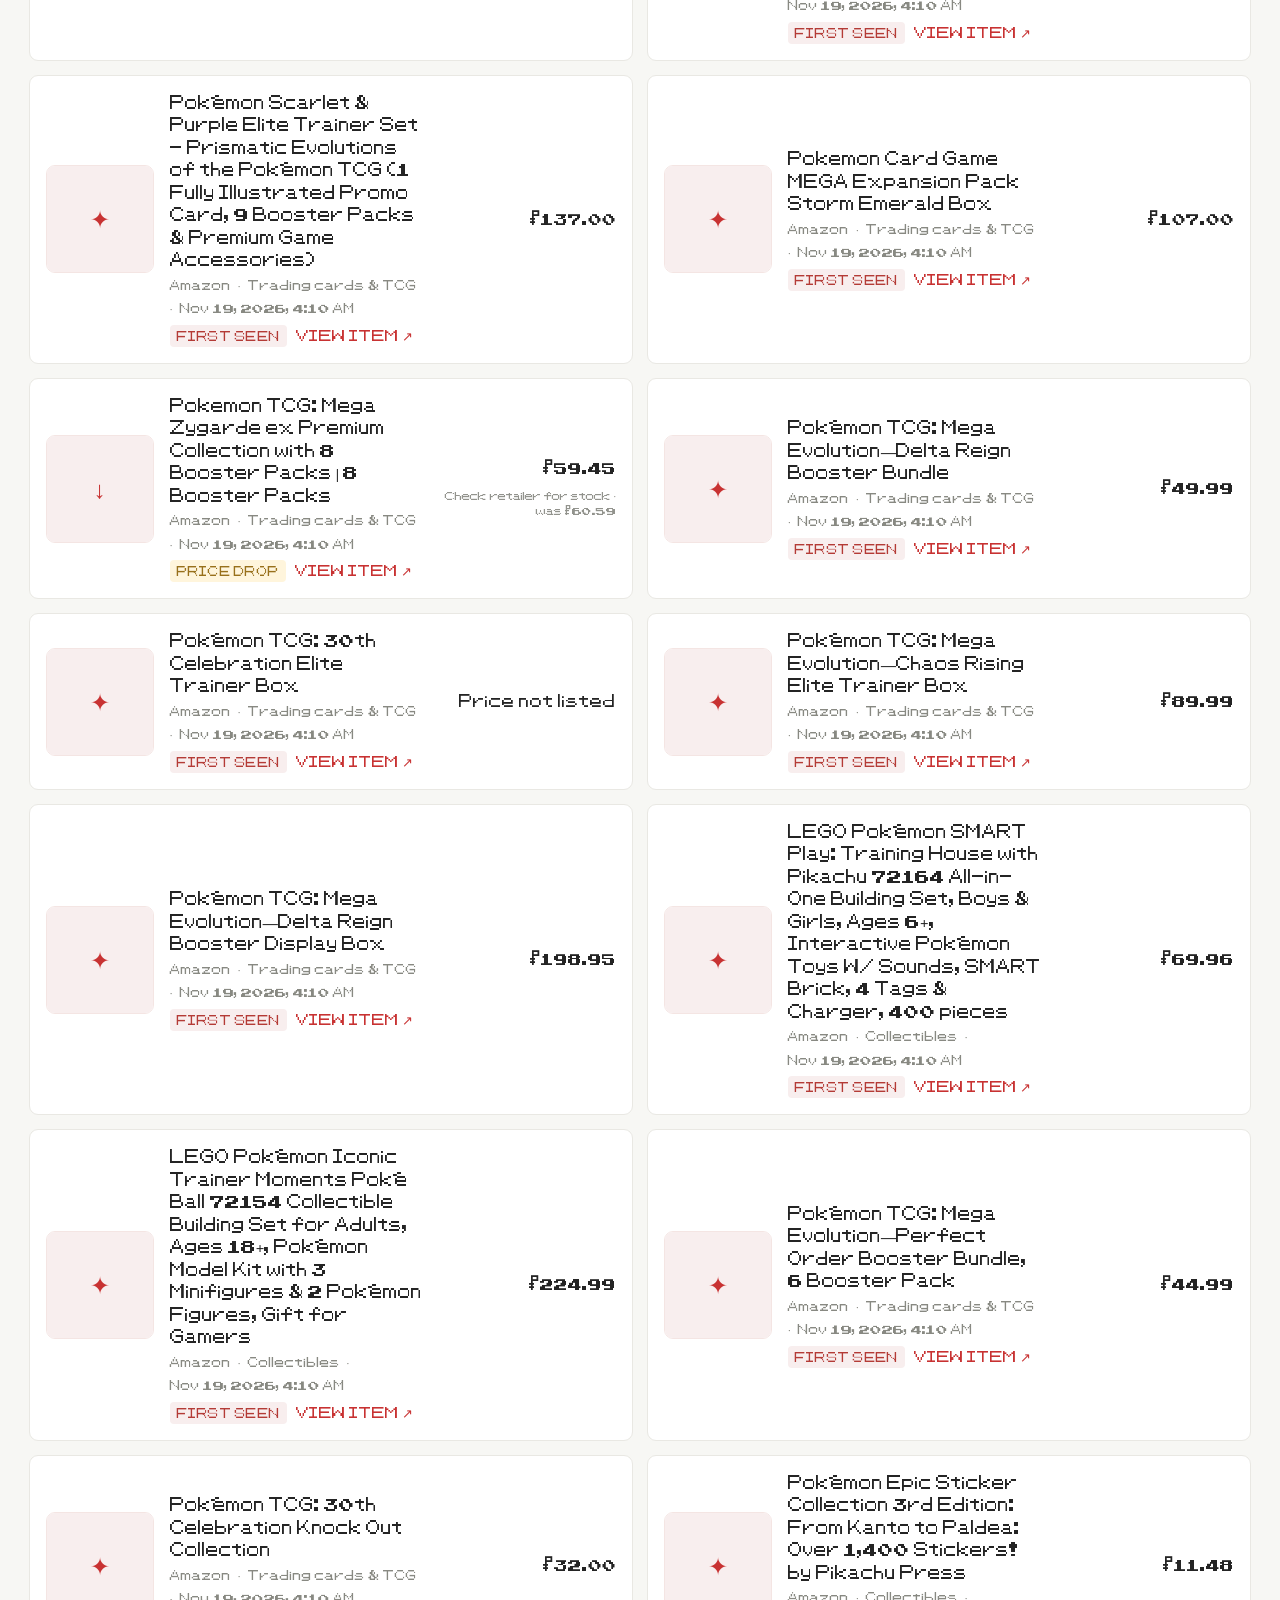
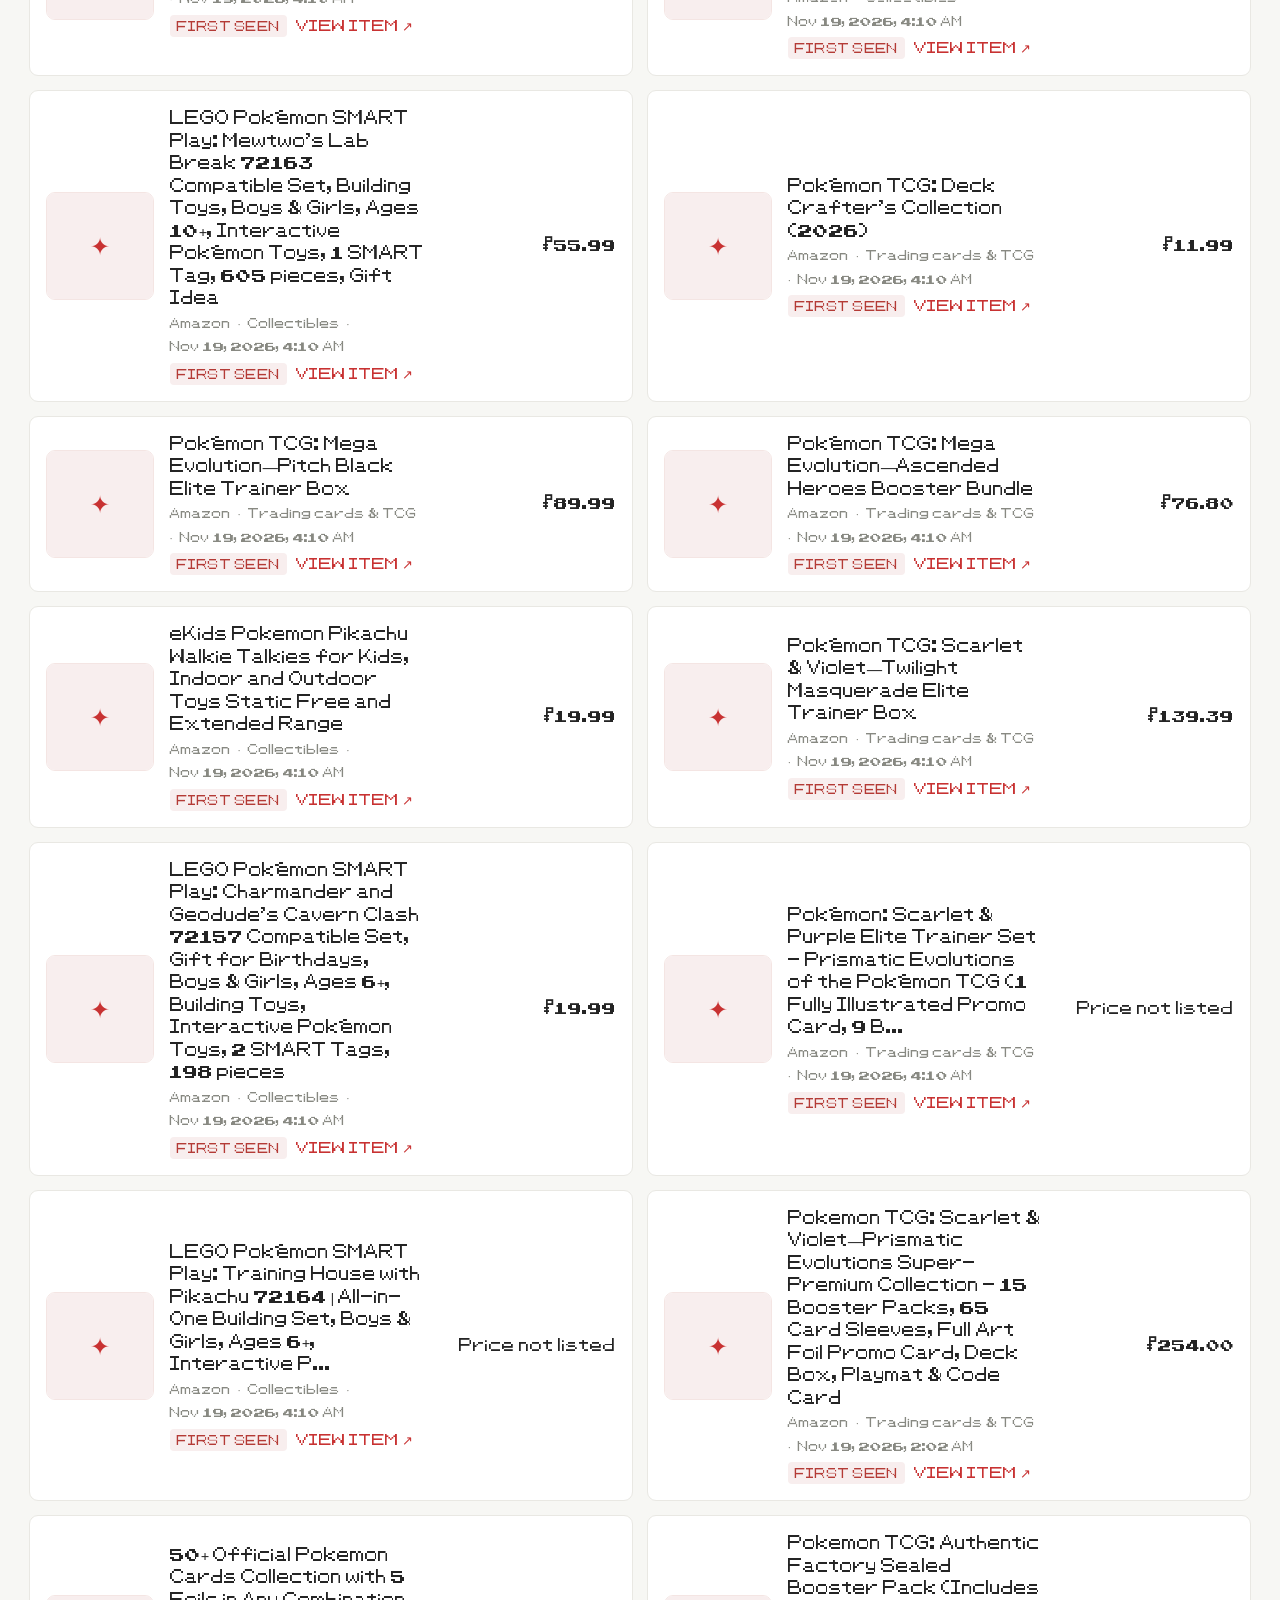
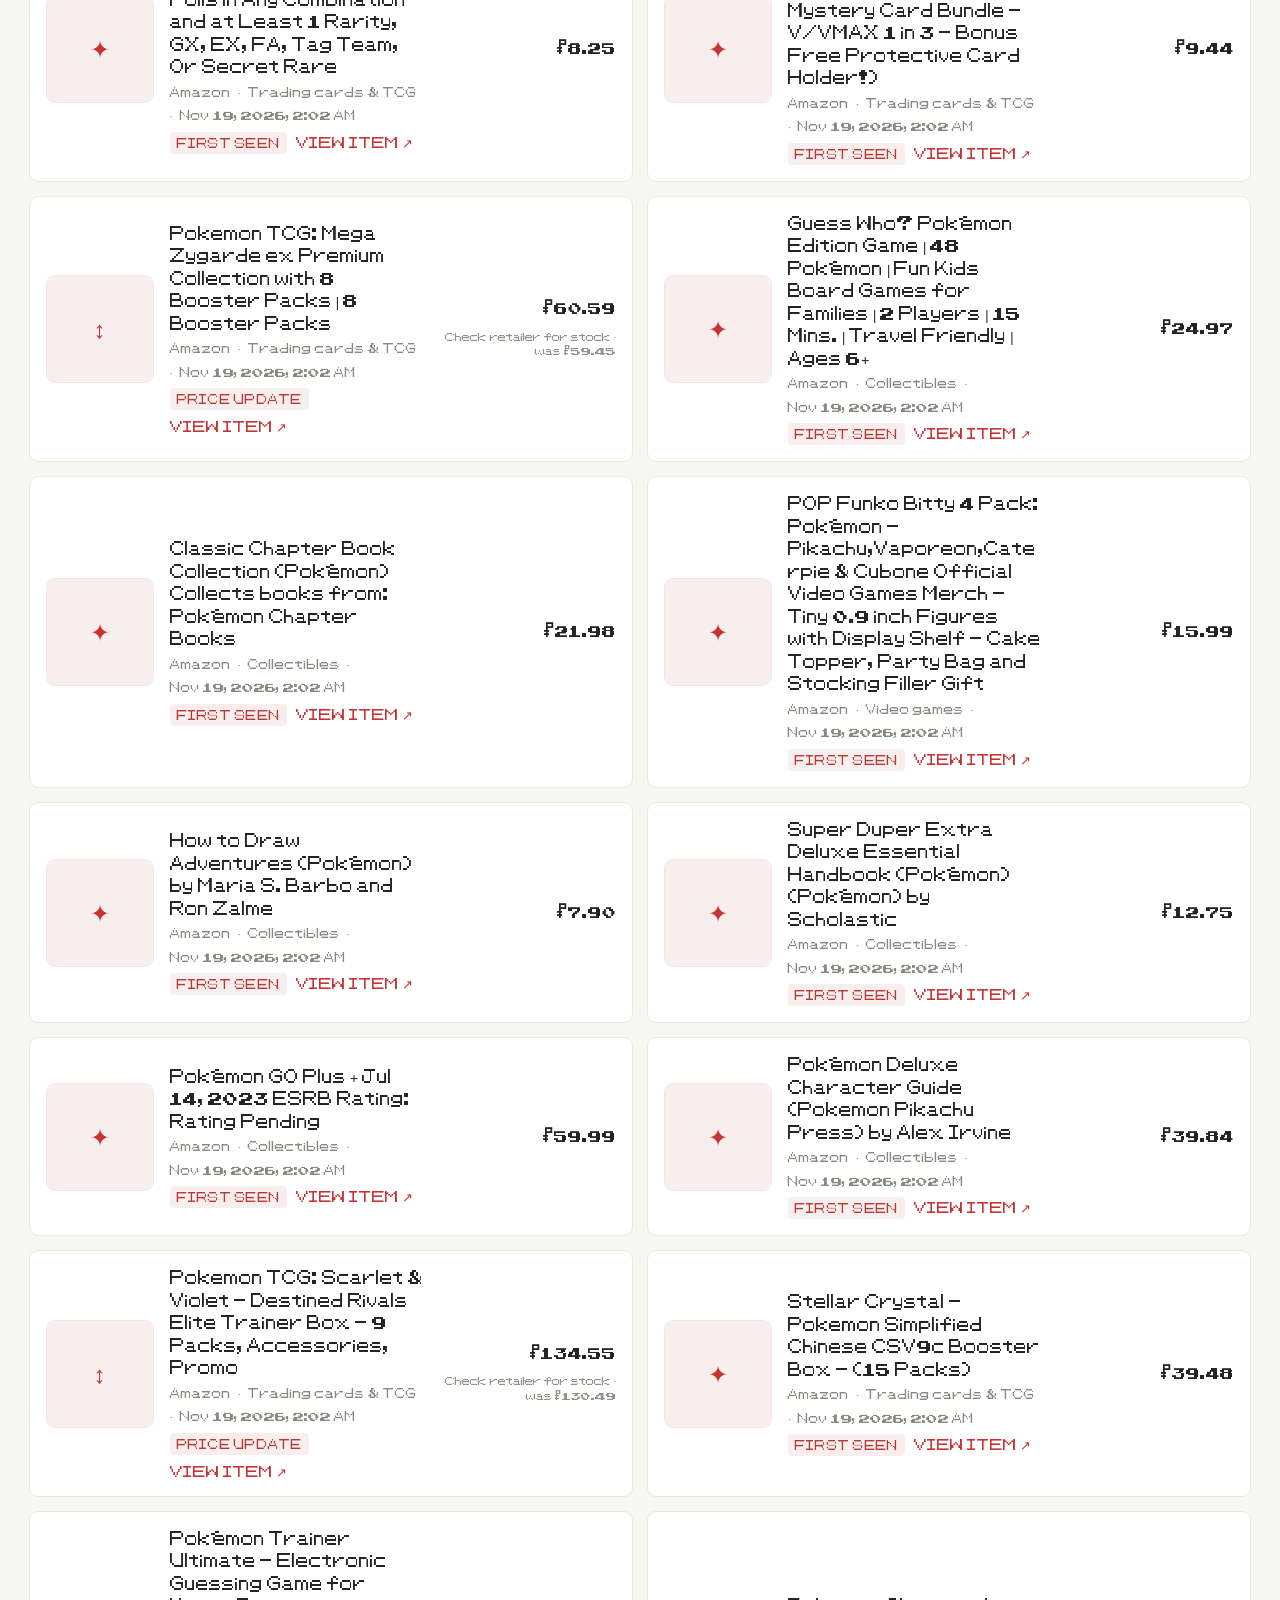
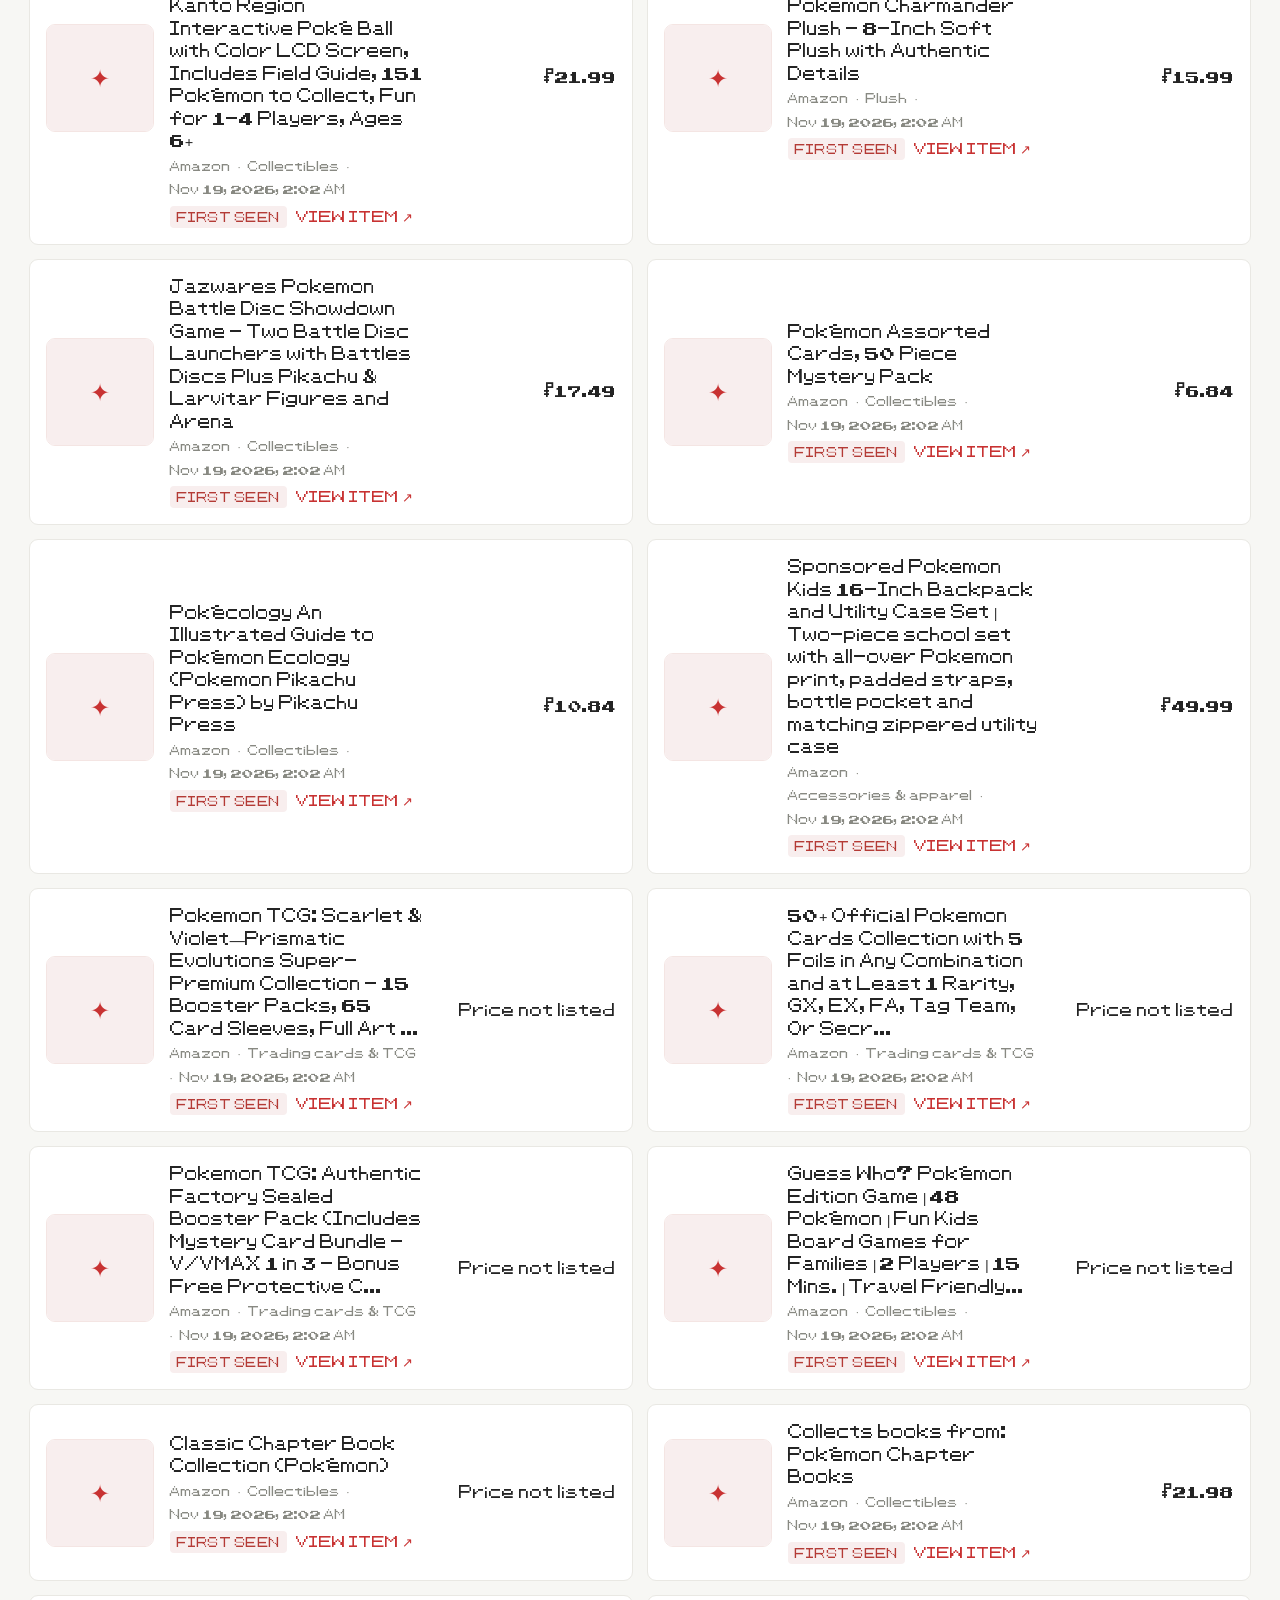
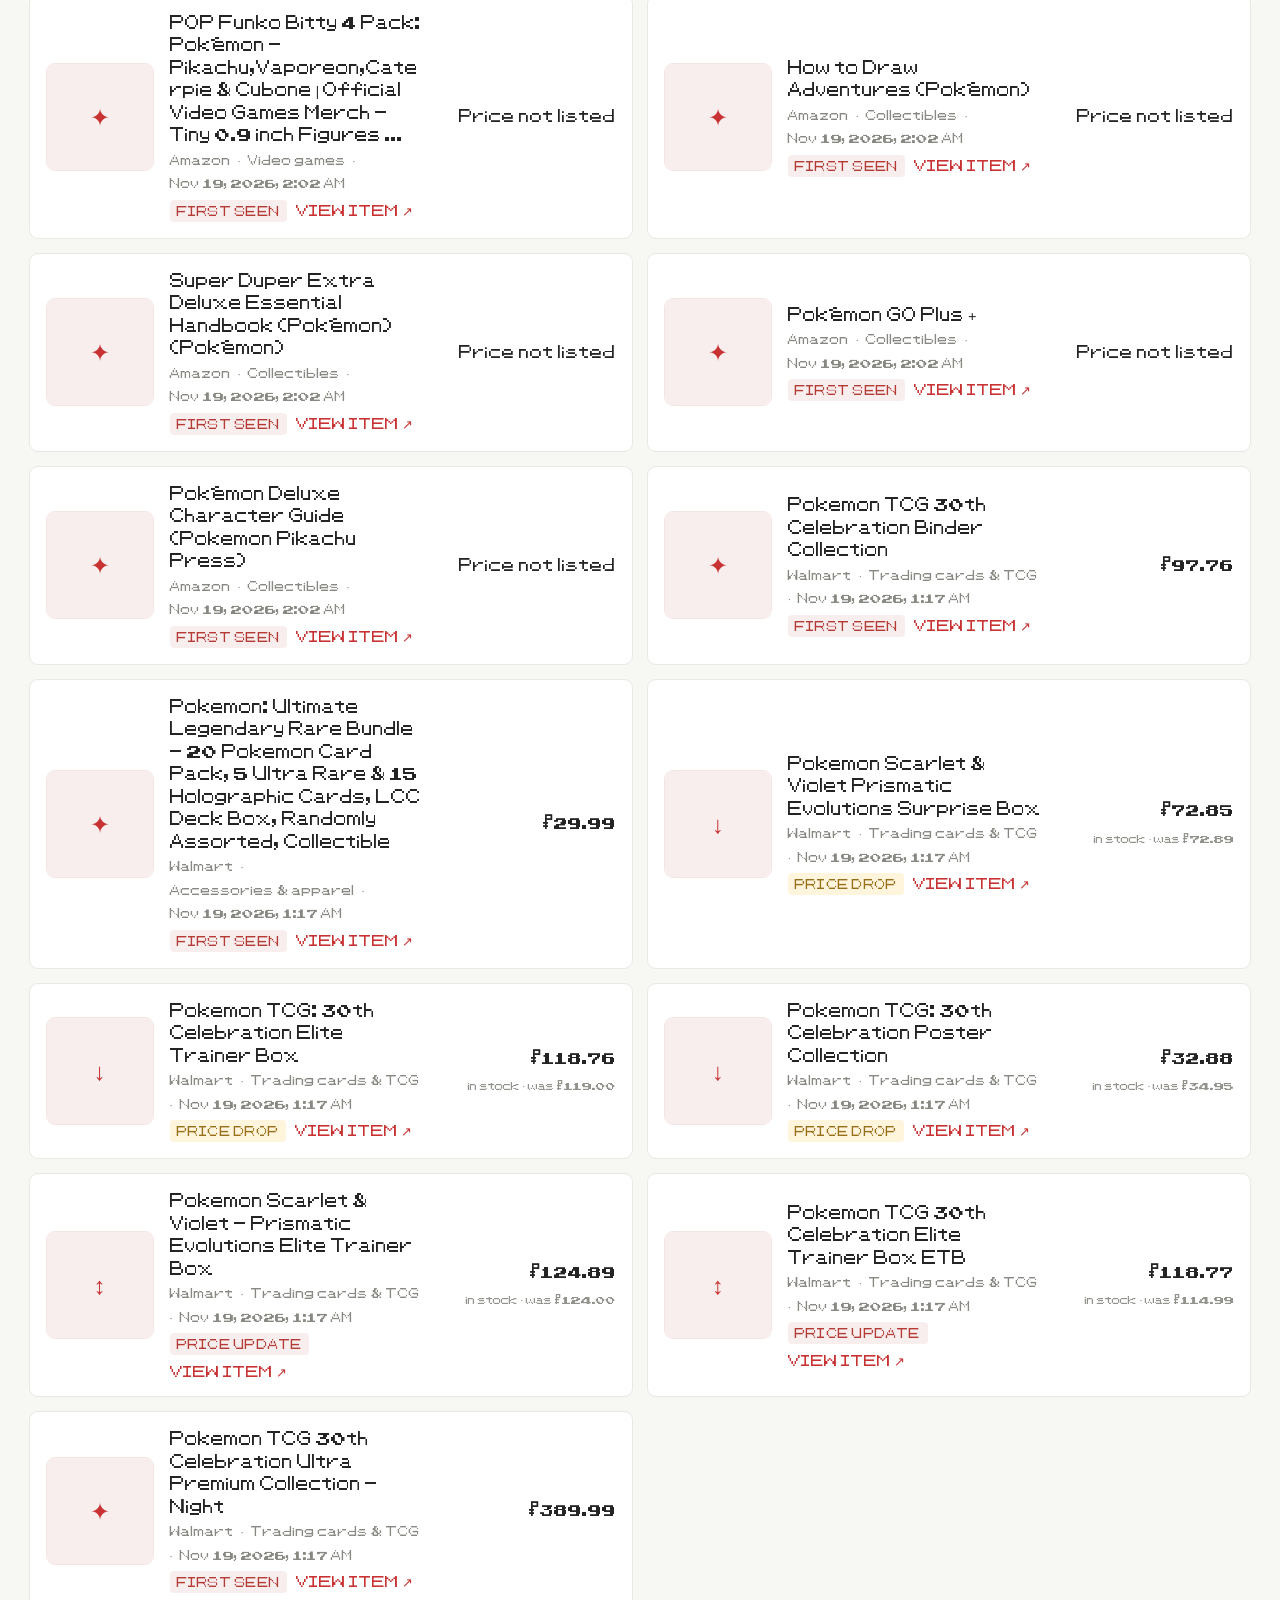
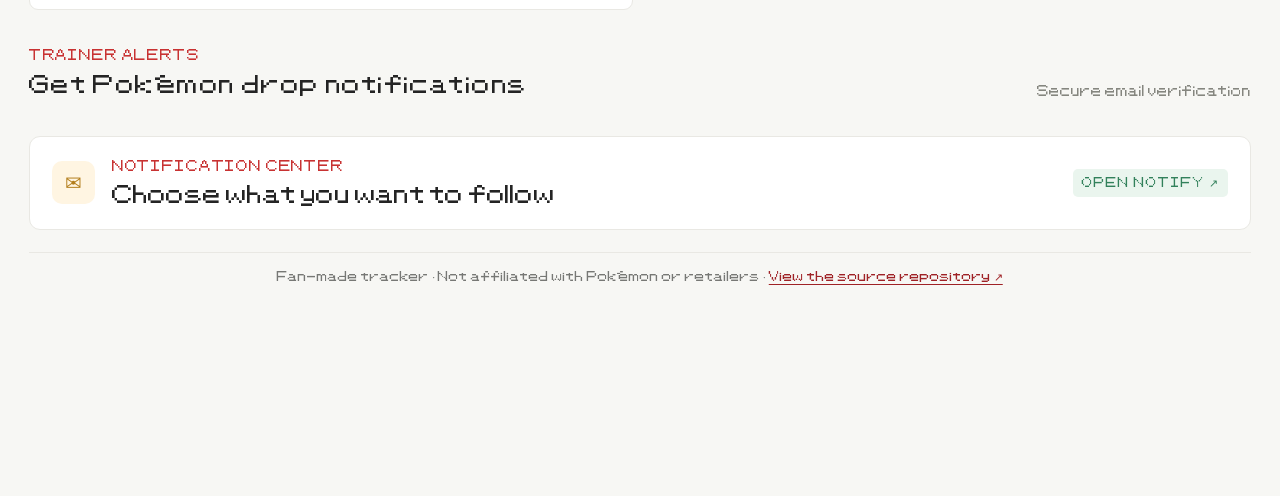
==== commit 6cda7148: "Install or update PokeDrop Watch" ====
--- a/docs/index.html
+++ b/docs/index.html
@@ -10,7 +10,6 @@
   <link rel="manifest" href="./manifest.webmanifest">
   <link rel="stylesheet" href="./styles.css">
   <link rel="stylesheet" href="./theme-overrides.css">
-  <link rel="stylesheet" href="./news.css">
 </head>
 <body class="page-home">
   <div class="site-shell public-shell" id="top">
@@ -58,15 +57,6 @@
         <p class="fine-print">MATCHES means the parser recognized Pokémon entries. NO MATCH means the page responded but its product markup was not recognized; it does not mean the retailer has no stock. ISSUE means the request failed. <a href="./SOURCE_HEALTH.html">How it works ↗</a></p>
       </section>
 
-      <section class="section-block pokemon-news-section" id="pokemonNews">
-        <div class="section-heading">
-          <div><p class="eyebrow">LATEST STORIES</p><h2>Pokémon News</h2></div>
-          <a class="section-note pokemon-press-link" href="https://press.pokemon.com/en#?itemtype=3,9&editorial=&filetype=" target="_blank" rel="noopener noreferrer">Official Pokémon media ↗</a>
-        </div>
-        <div id="pokemonNewsList" class="pokemon-news-grid" aria-live="polite">
-          <div class="empty-state">News articles will appear after the first successful feed scan.</div>
-        </div>
-      </section>
 
       <section class="section-block alerts-section" id="alerts">
         <div class="section-heading alerts-heading">
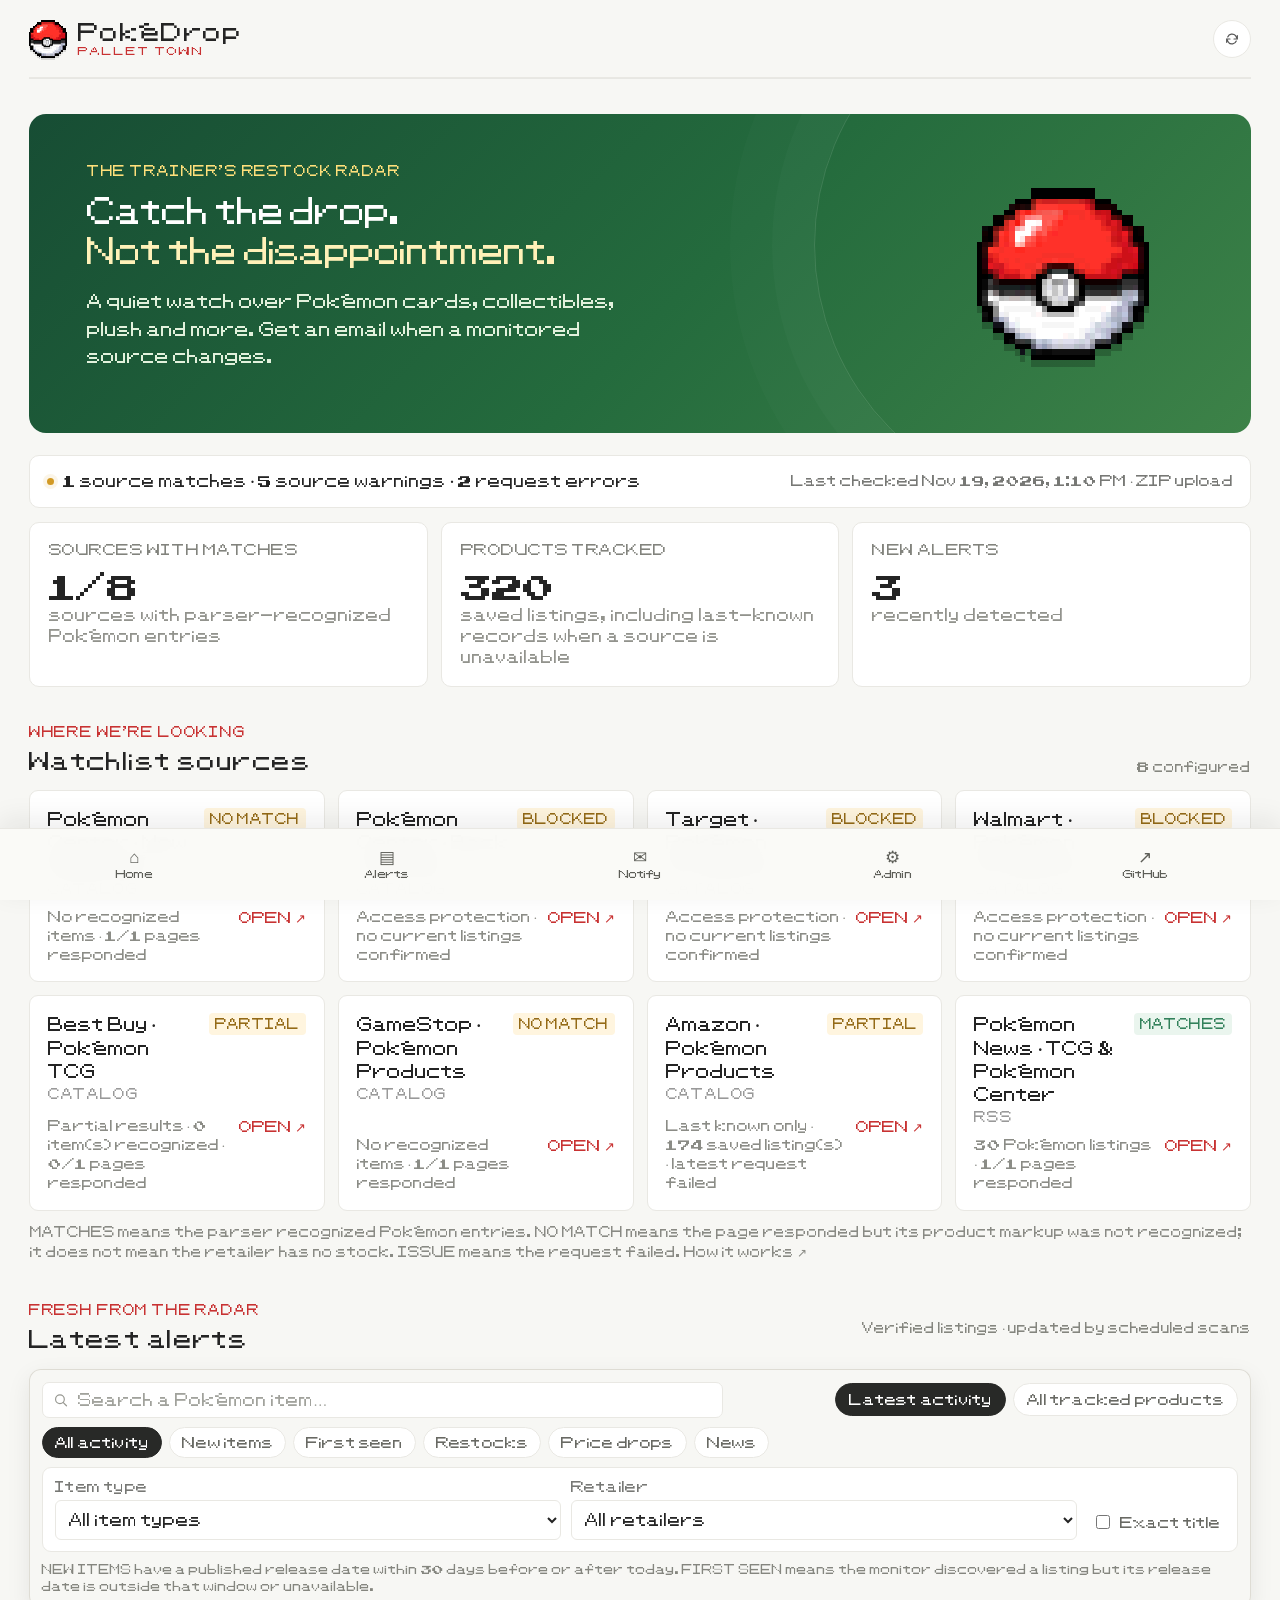
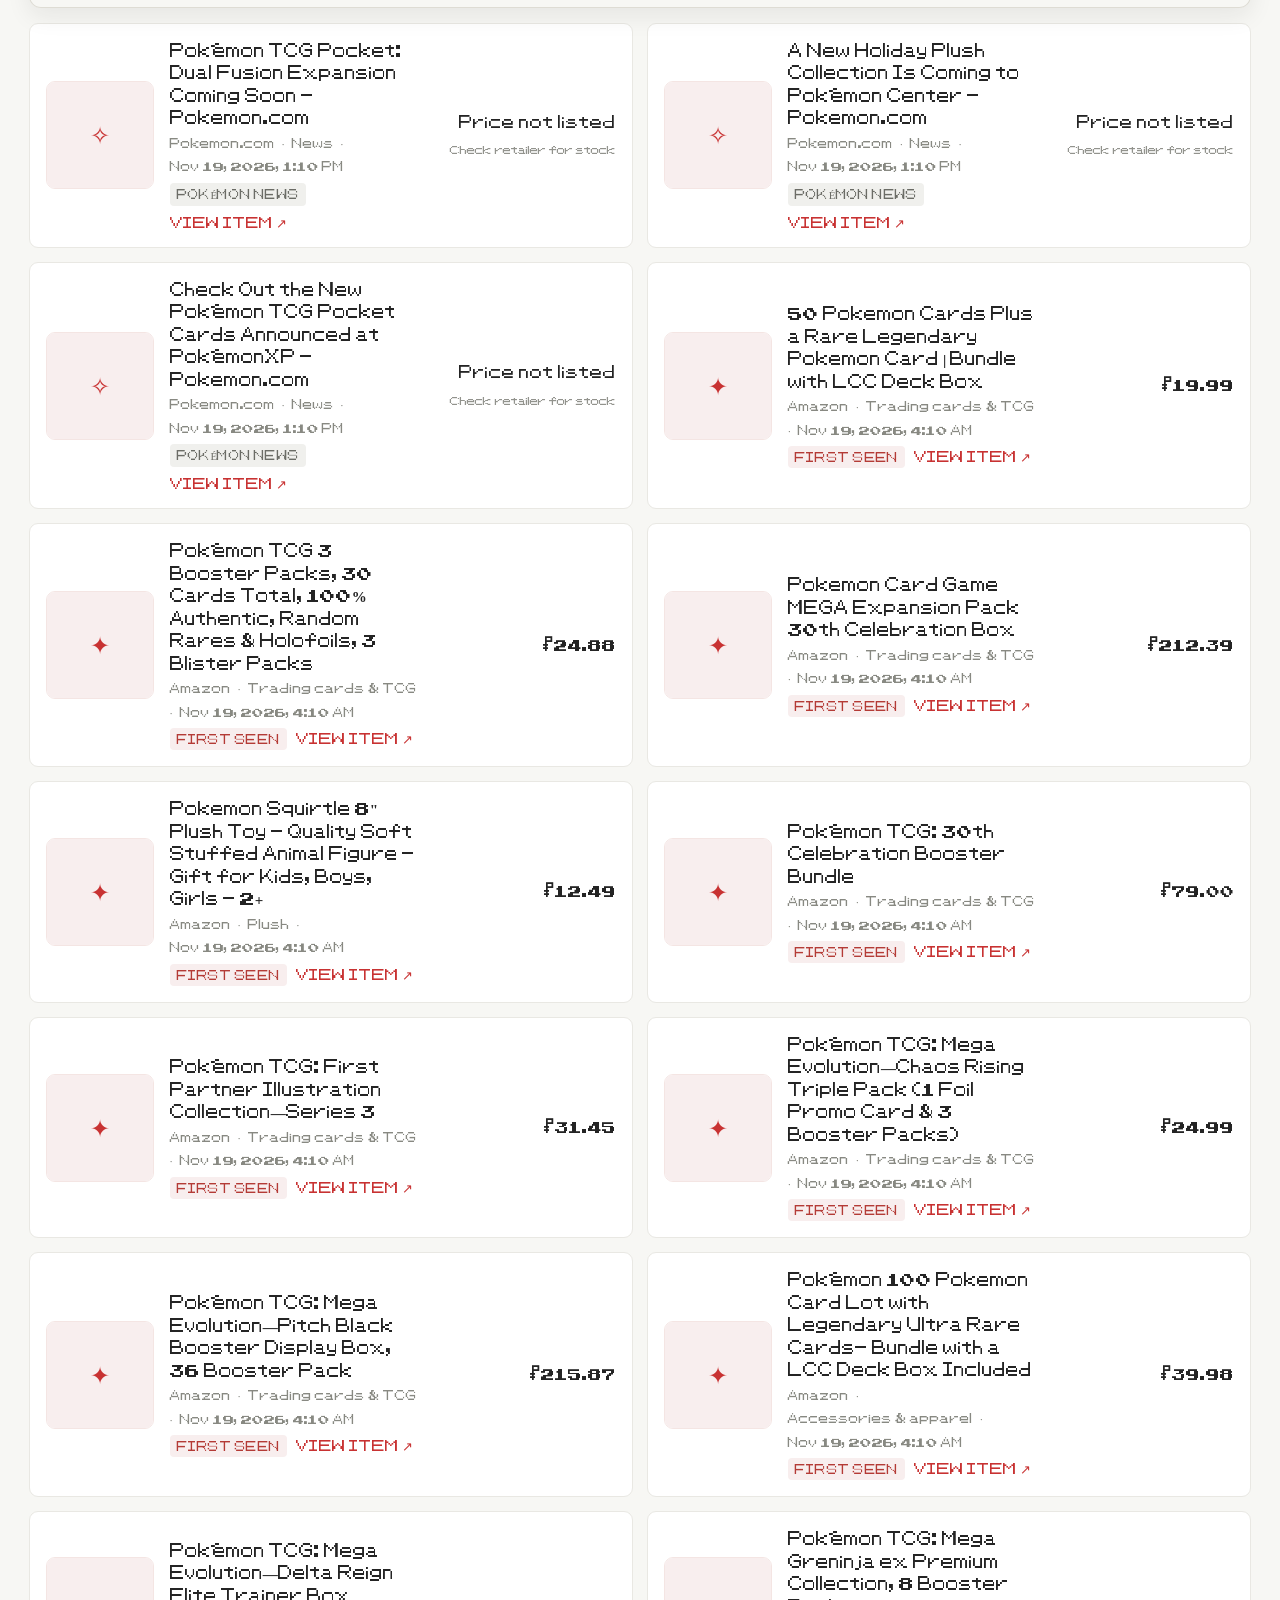
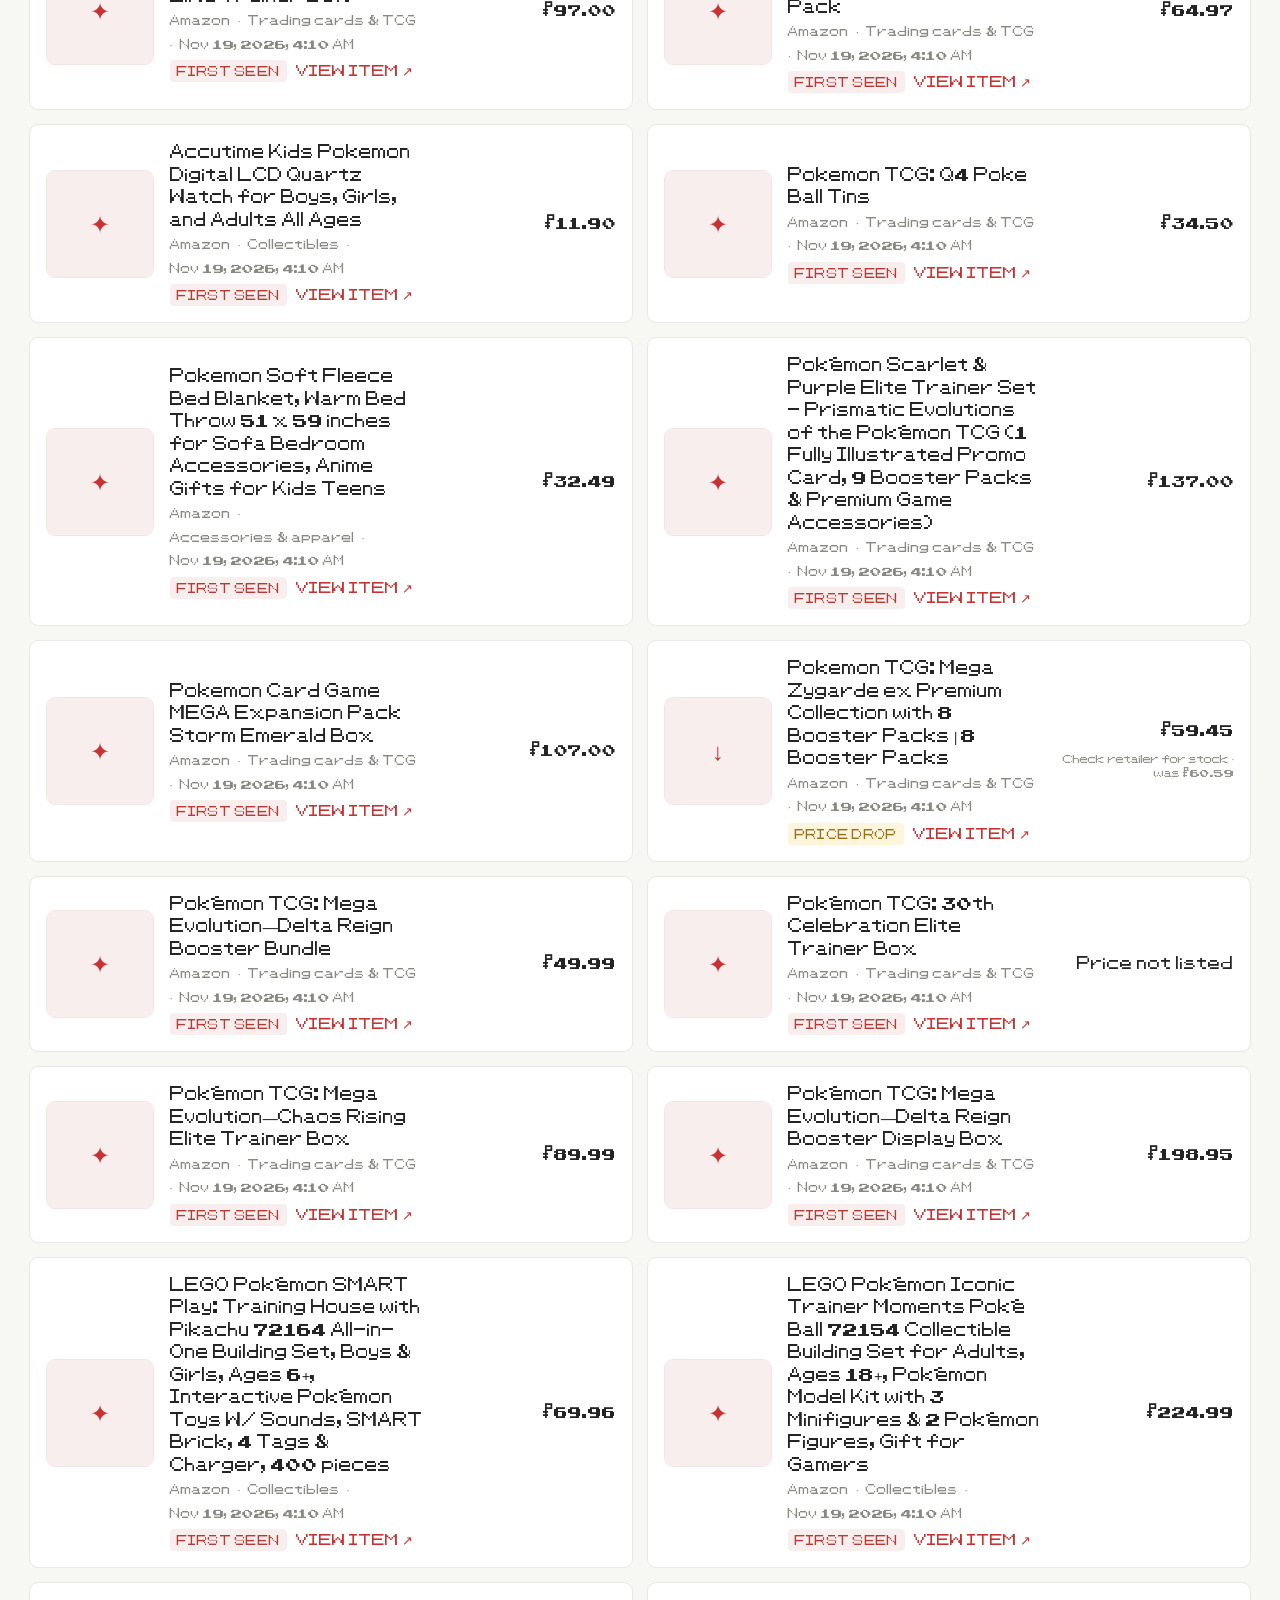
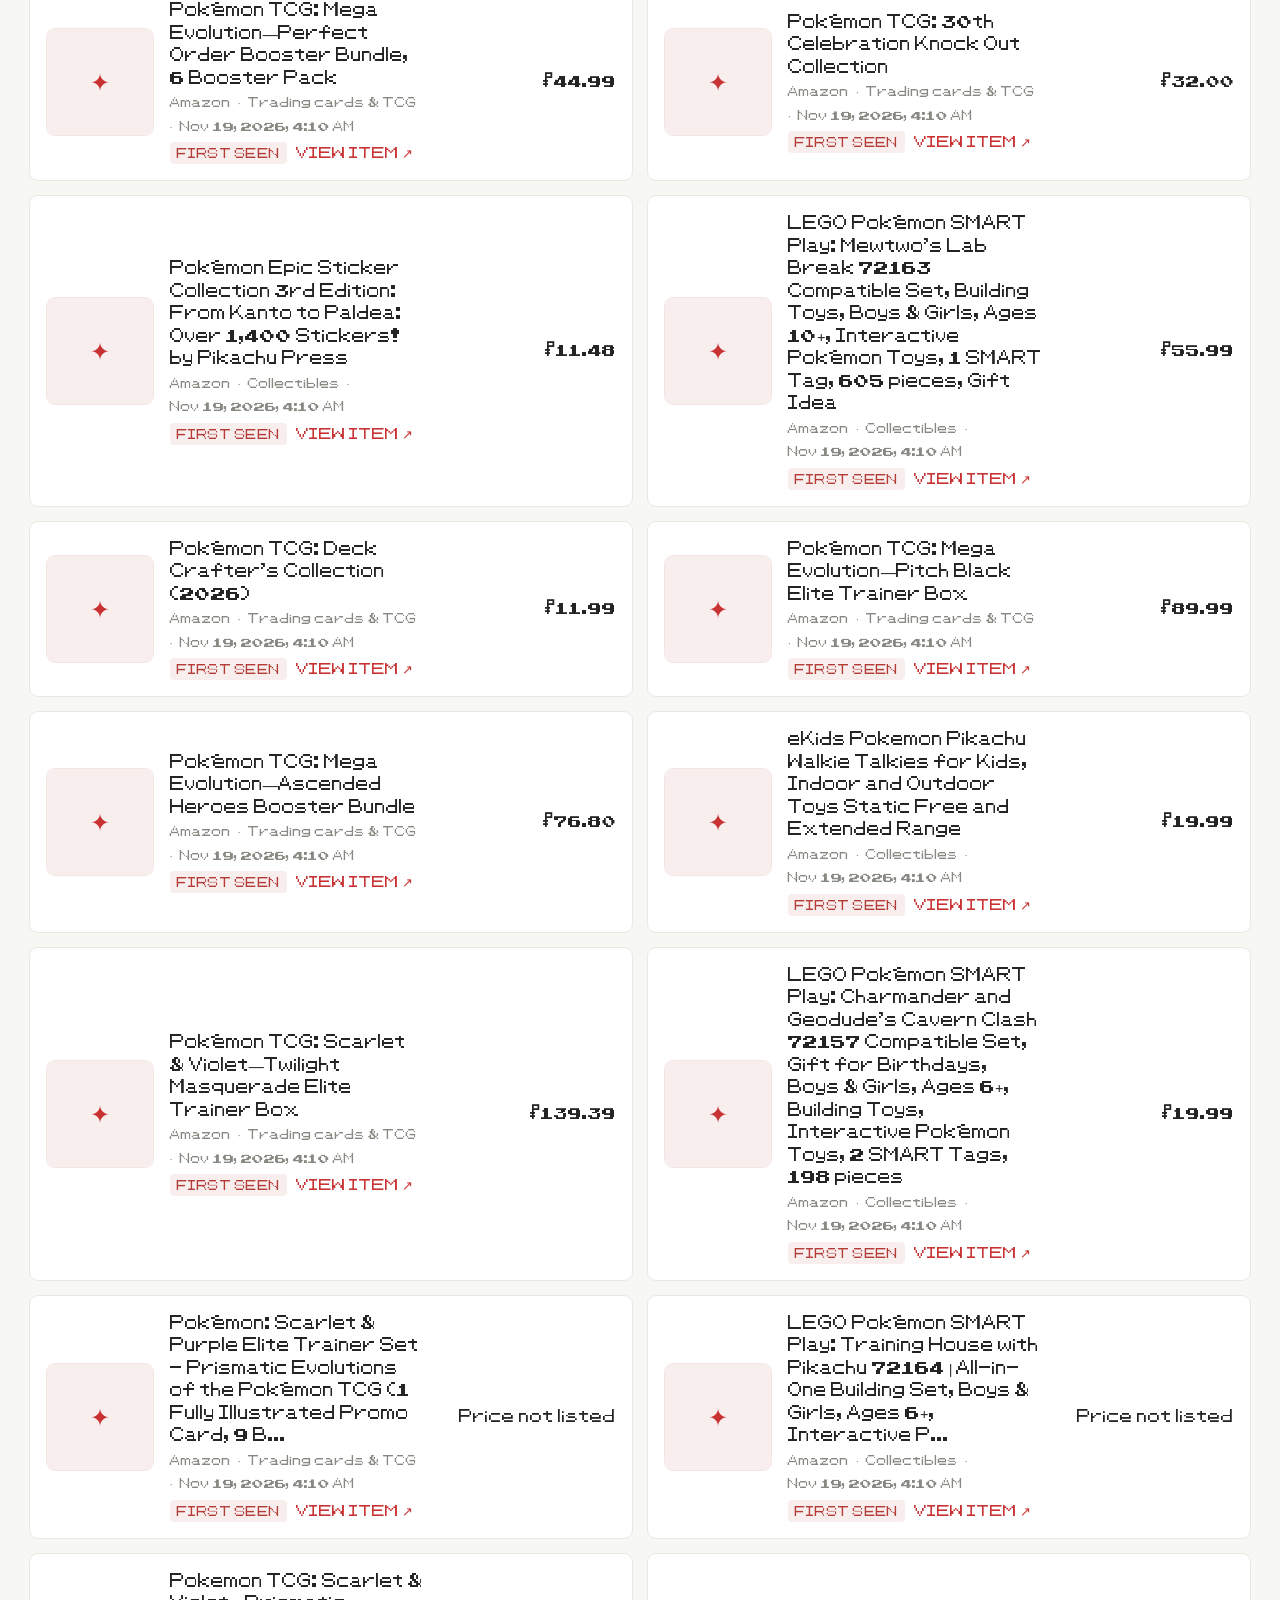
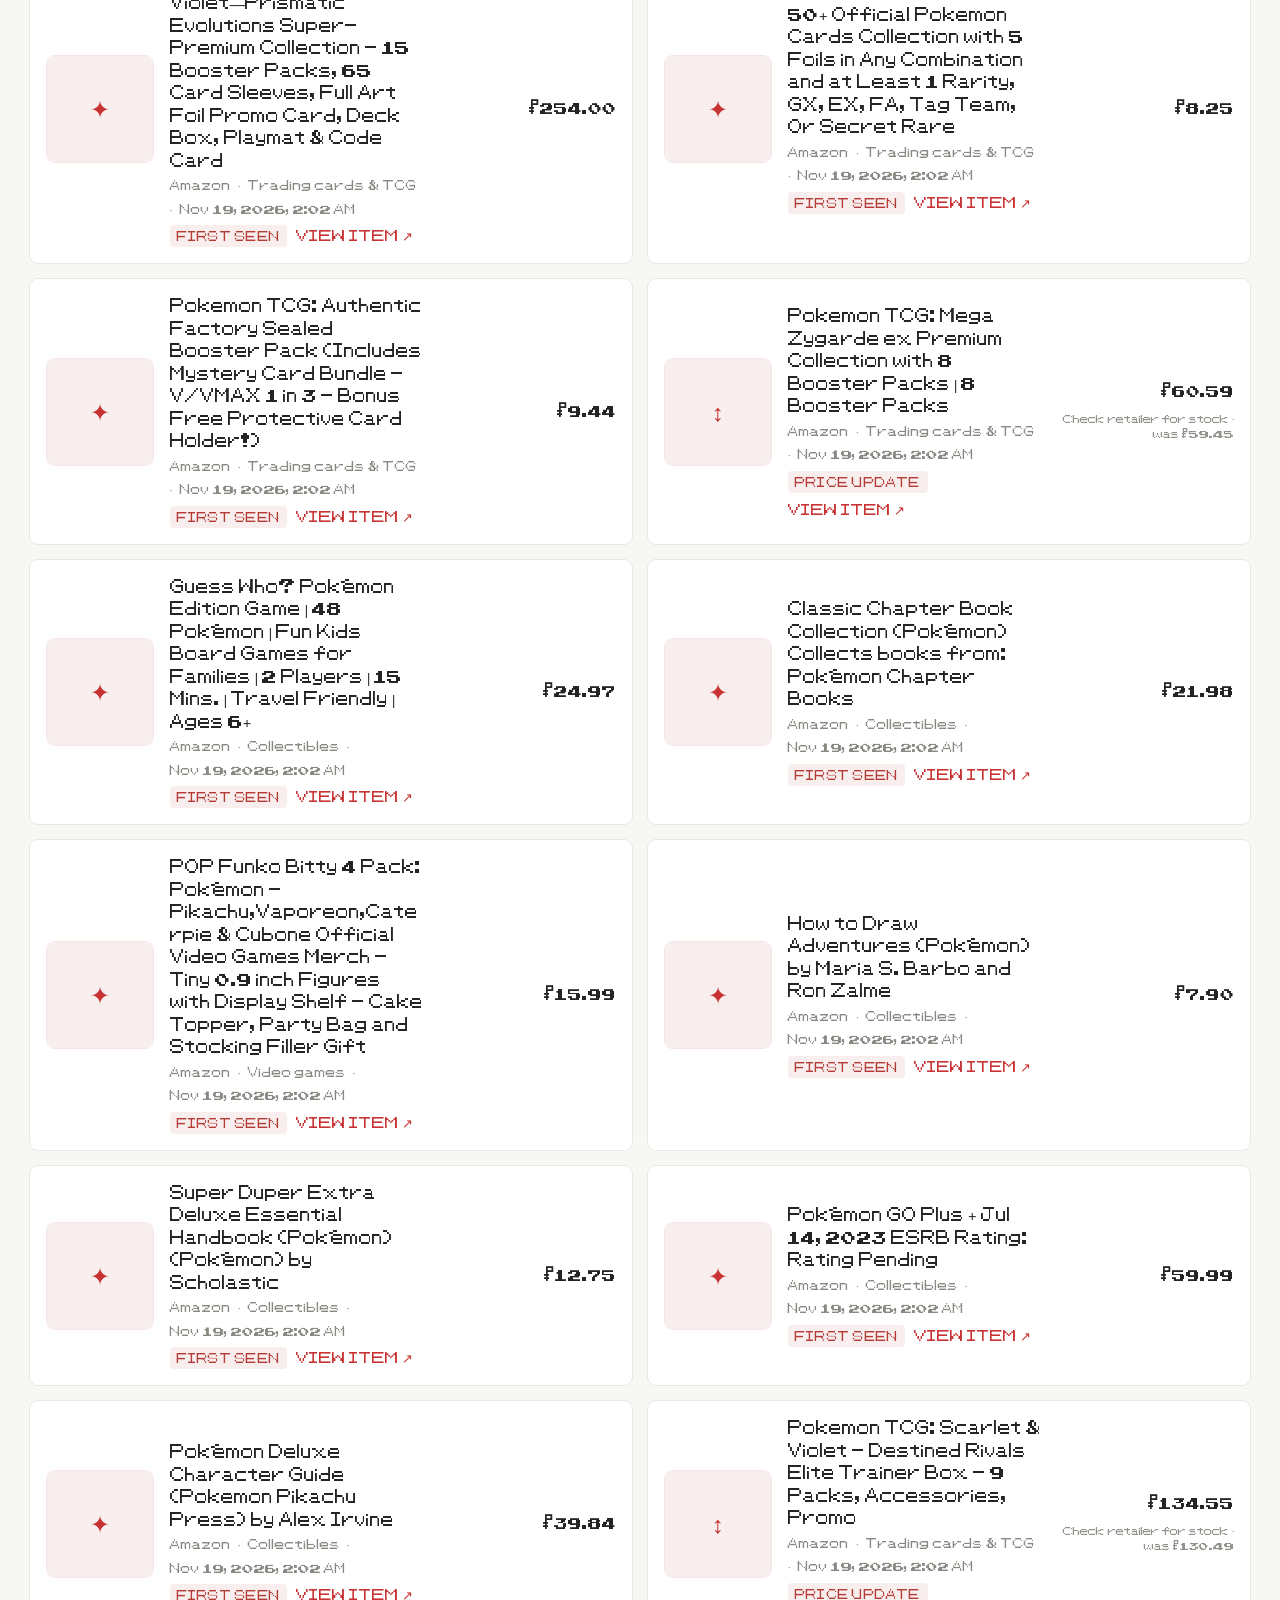
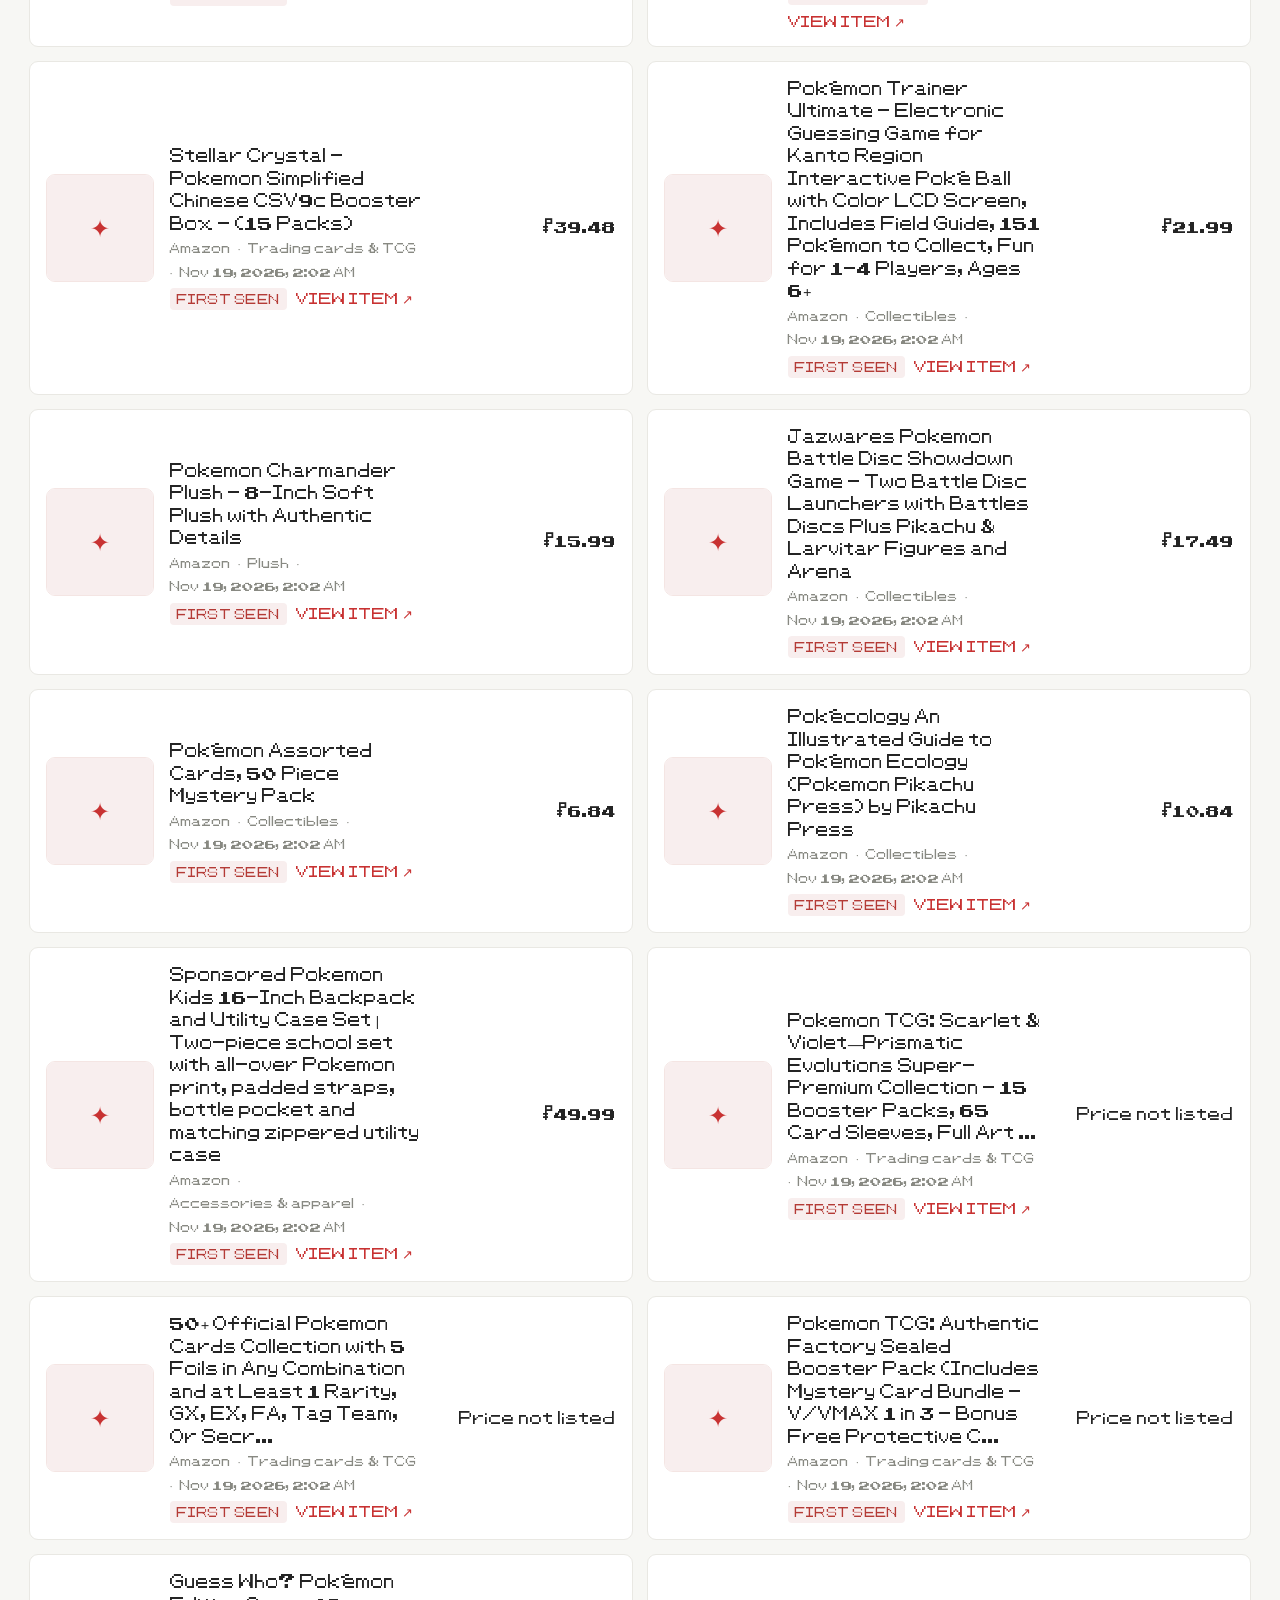
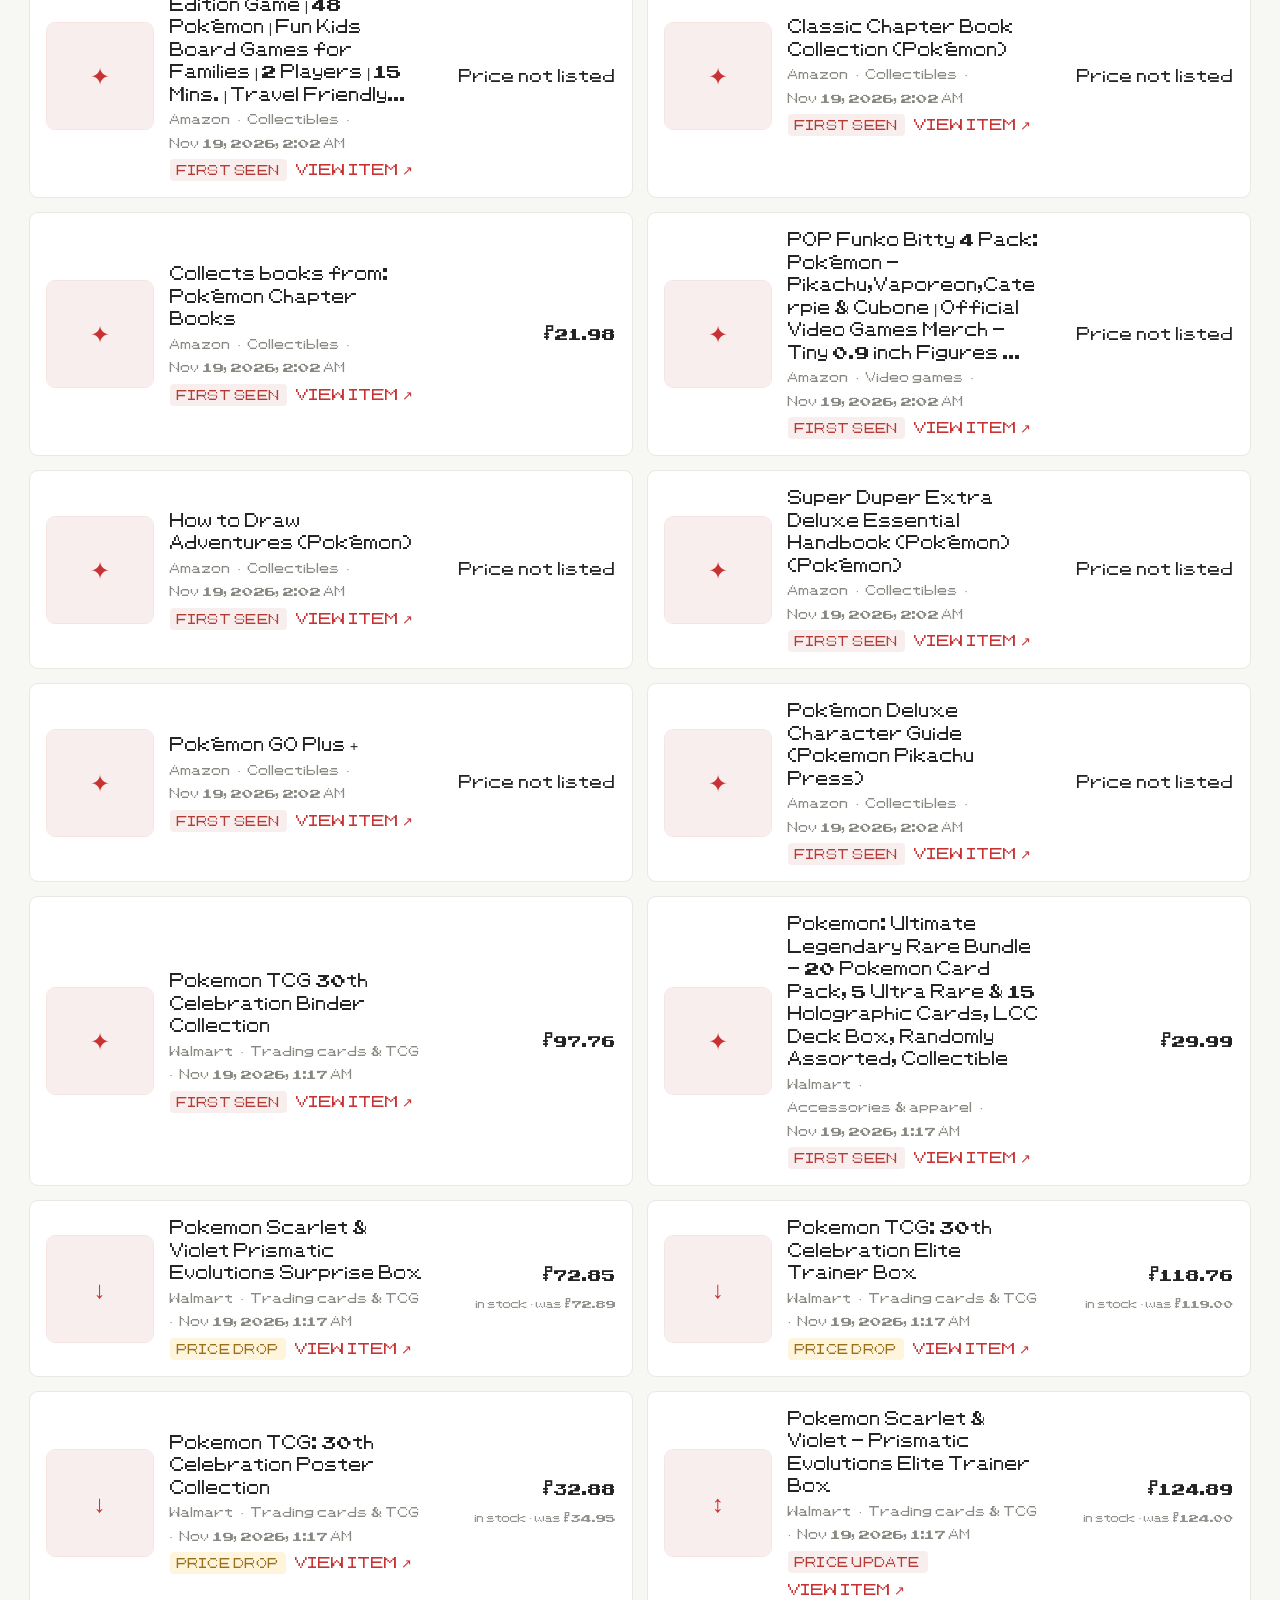
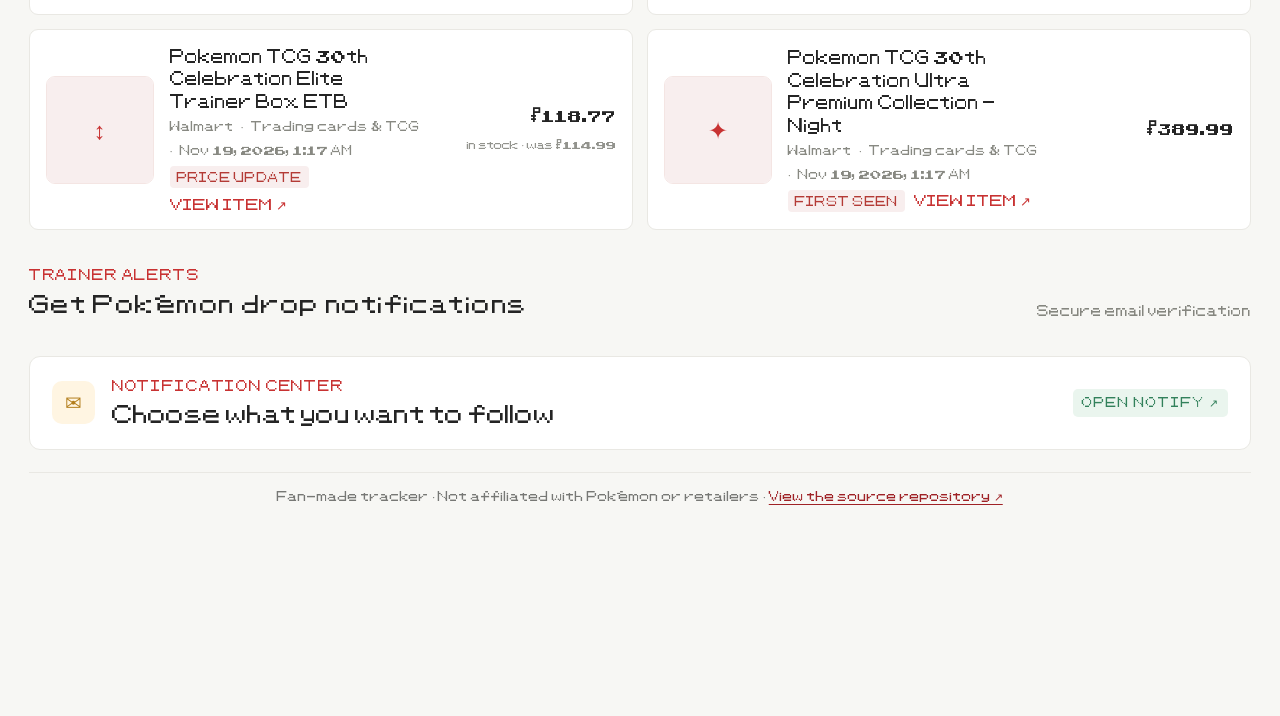
==== commit 8b322e2a: "Install or update PokeDrop Watch" ====
--- a/docs/index.html
+++ b/docs/index.html
@@ -42,7 +42,7 @@
 
       <section class="metrics" aria-label="Monitor summary">
         <article class="metric-card"><span class="metric-label">SOURCES WITH MATCHES</span><strong id="onlineCount">—</strong><span class="metric-caption">sources with parser-recognized Pokémon entries</span></article>
-        <article class="metric-card"><span class="metric-label">LISTINGS SEEN</span><strong id="listingCount">—</strong><span class="metric-caption">across successful scans</span></article>
+        <article class="metric-card"><span class="metric-label">PRODUCTS TRACKED</span><strong id="listingCount">—</strong><span class="metric-caption">saved listings, including last-known records when a source is unavailable</span></article>
         <article class="metric-card"><span class="metric-label">NEW ALERTS</span><strong id="alertCount">0</strong><span class="metric-caption">recently detected</span></article>
       </section>
 
